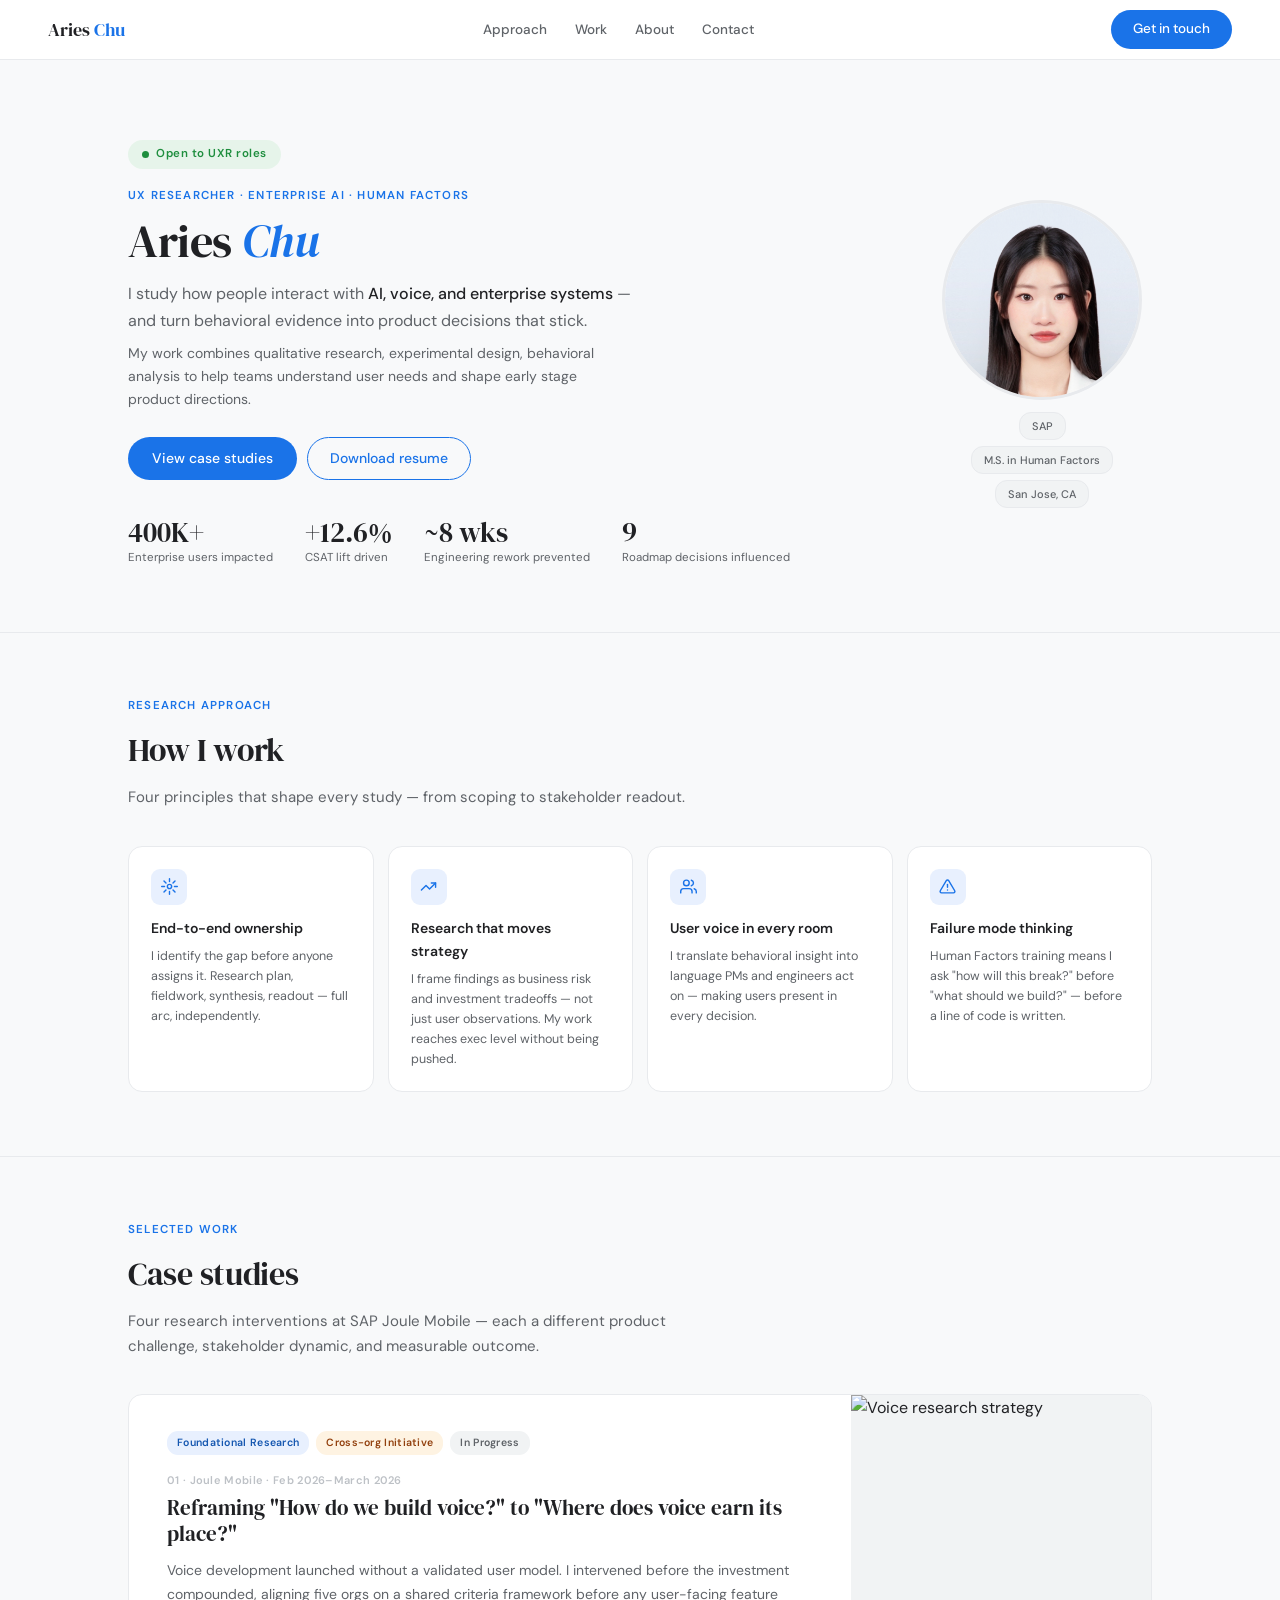
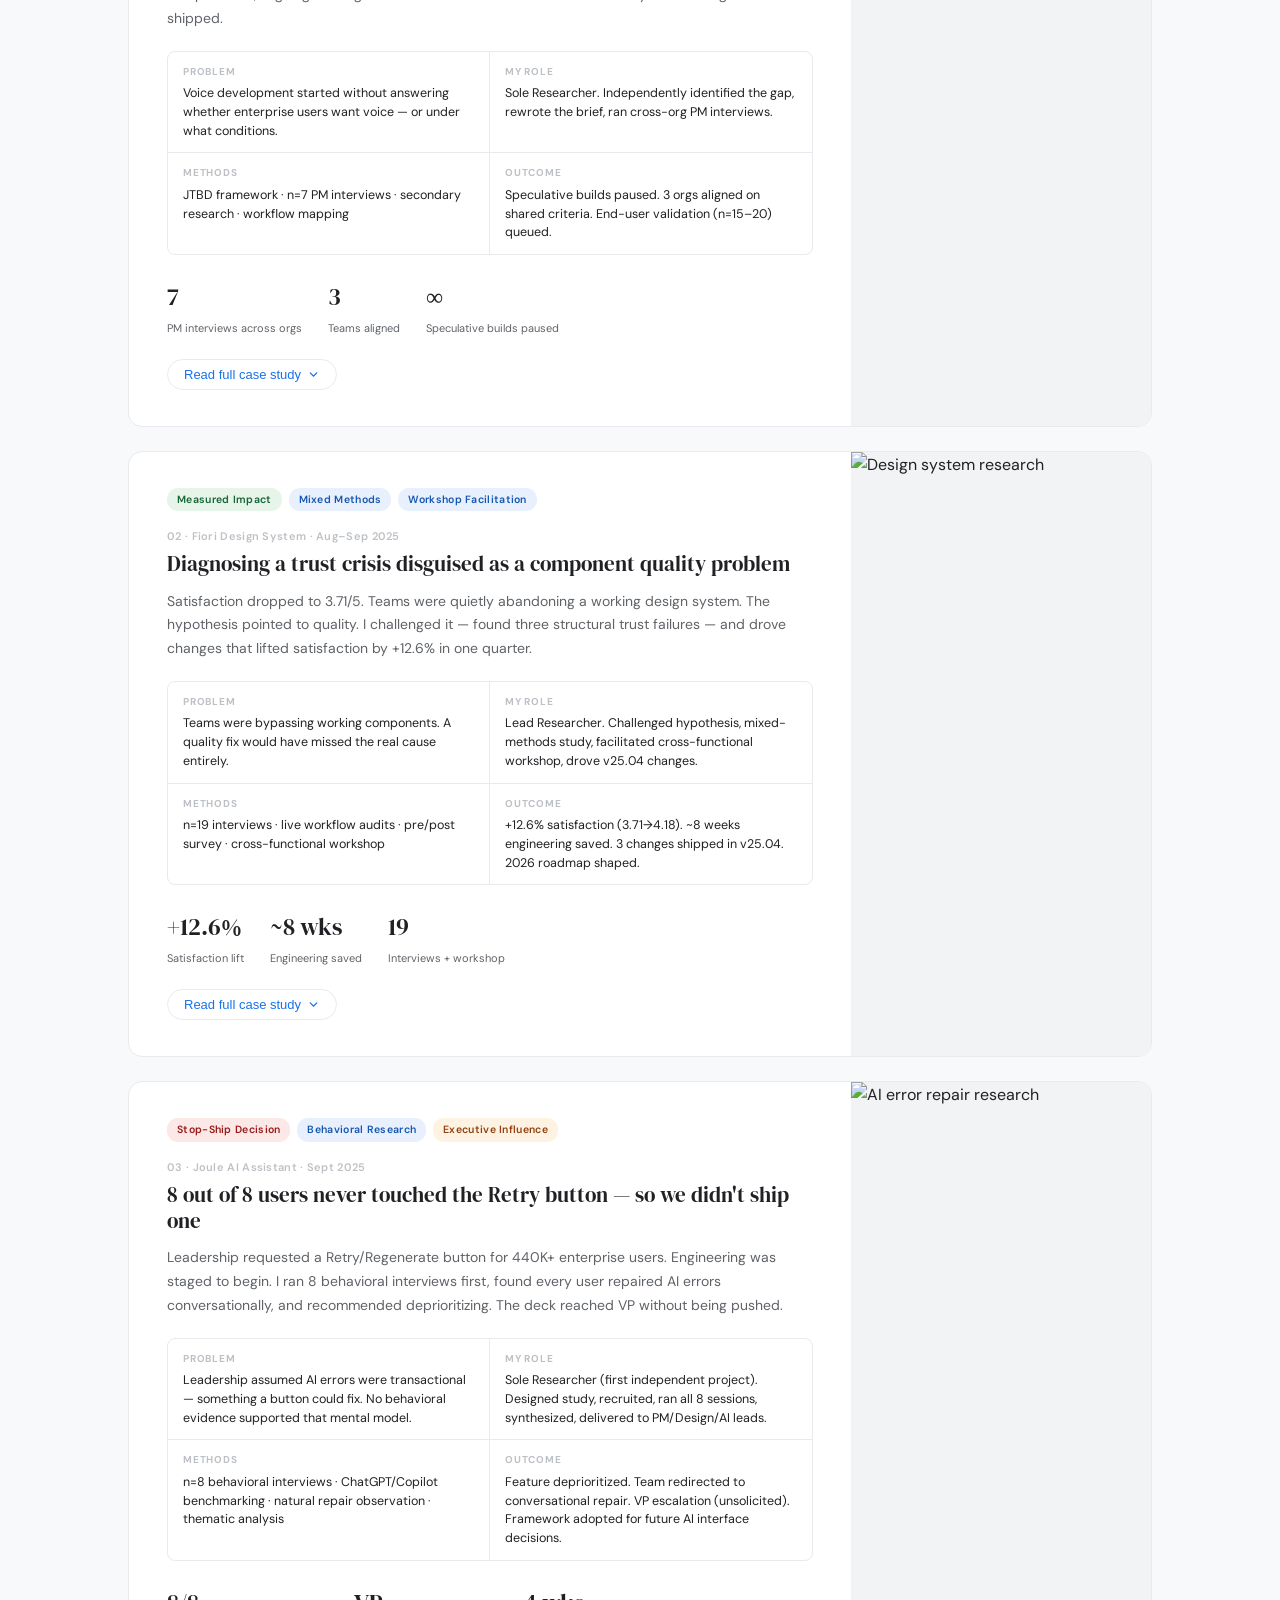
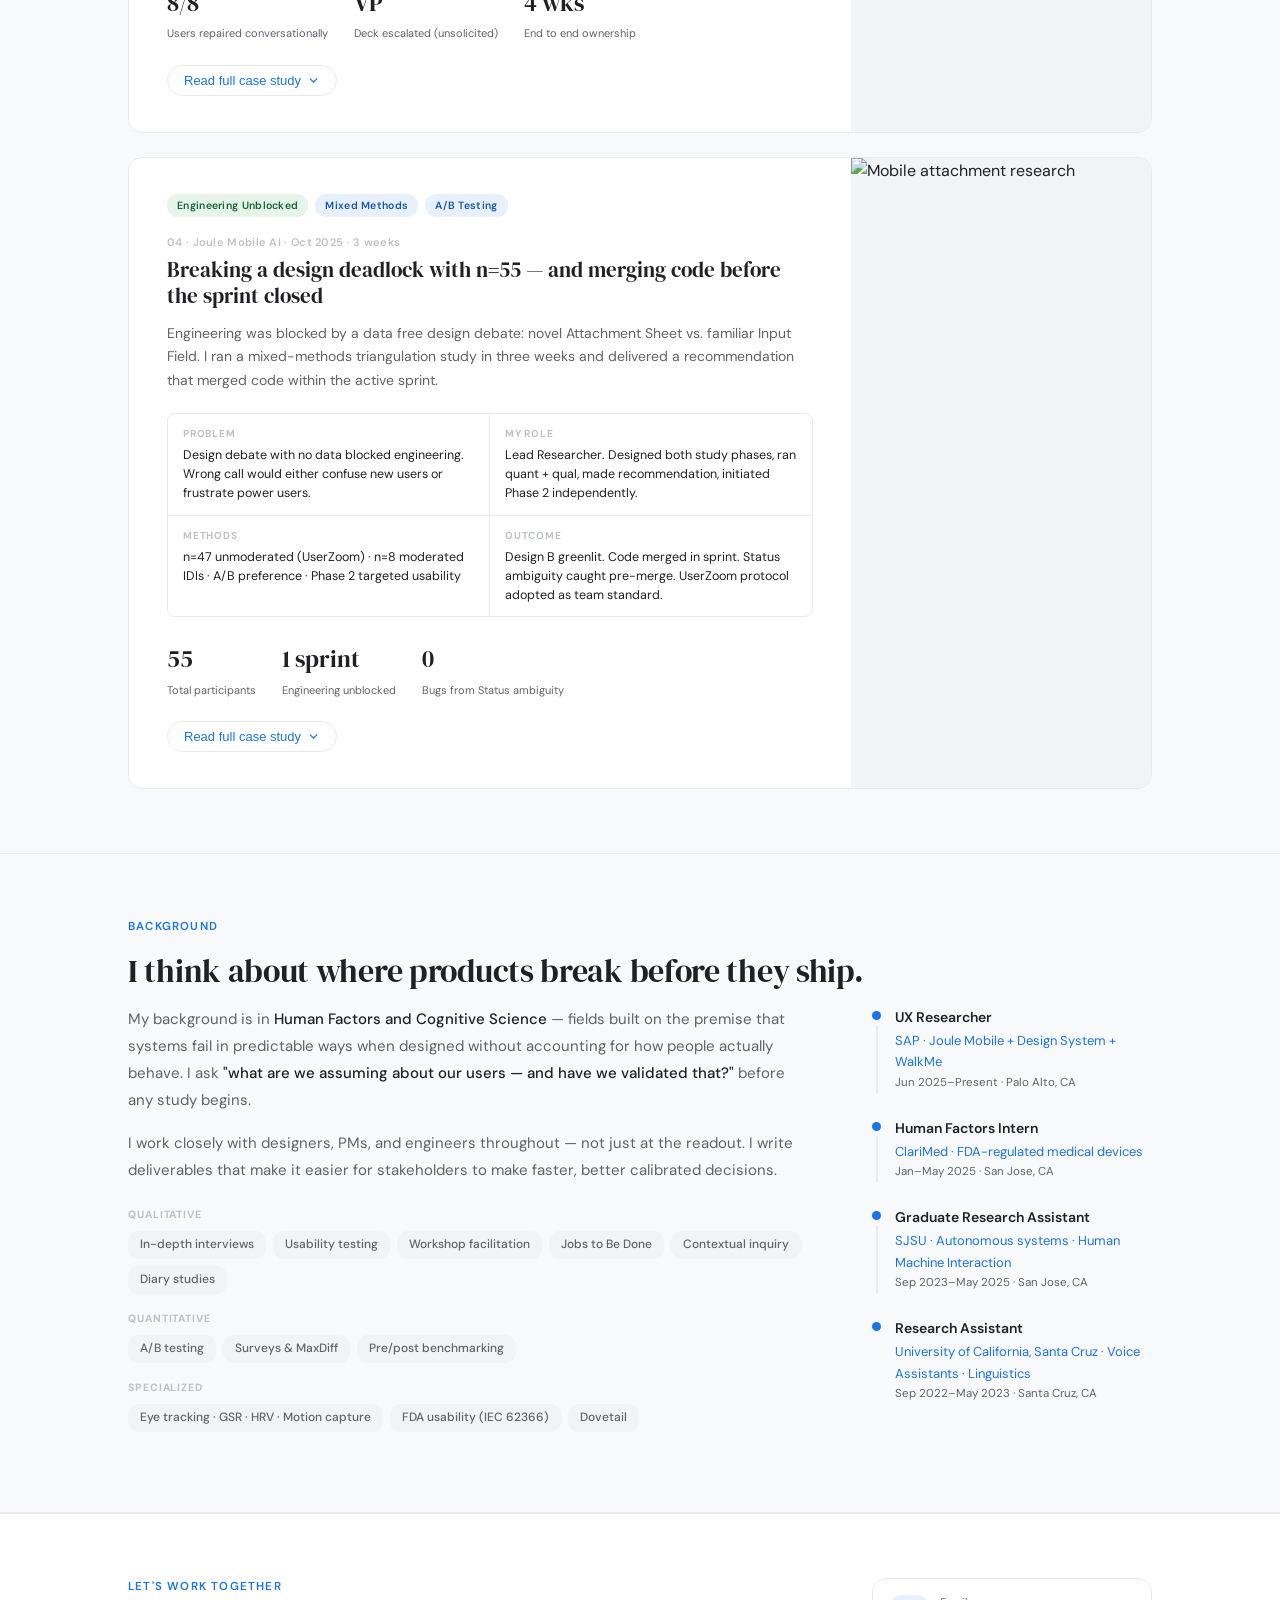
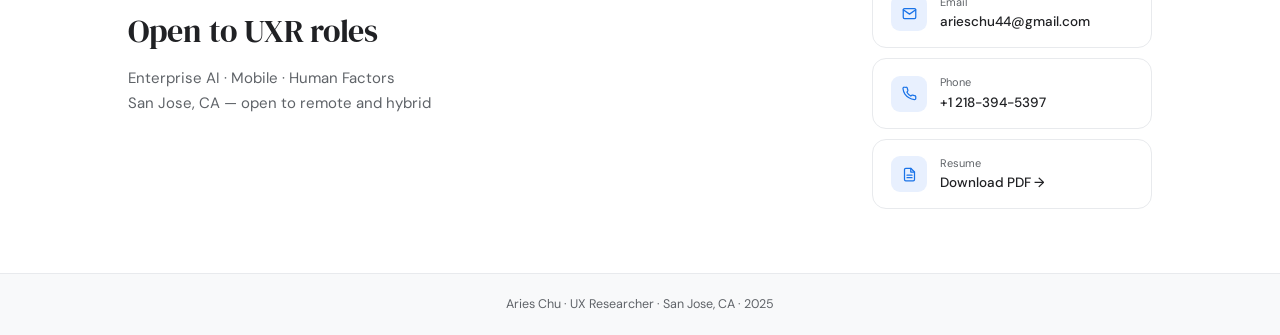
==== index.html @ dbe74930 "Add files via upload" ====
<!DOCTYPE html>
<html lang="en">

<head>
    <meta charset="UTF-8" />
    <meta name="viewport" content="width=device-width, initial-scale=1.0" />
    <title>Aries Chu · UX Researcher</title>
    <link rel="preconnect" href="https://fonts.googleapis.com" />
    <link rel="preconnect" href="https://fonts.gstatic.com" crossorigin />
    <link
        href="https://fonts.googleapis.com/css2?family=DM+Sans:ital,opsz,wght@0,9..40,300;0,9..40,400;0,9..40,500;0,9..40,600;1,9..40,300&family=DM+Serif+Display:ital@0;1&display=swap"
        rel="stylesheet" />
    <style>
        *,
        *::before,
        *::after {
            box-sizing: border-box;
            margin: 0;
            padding: 0
        }

        :root {
            --blue: #1a73e8;
            --blue-dk: #1557b0;
            --blue-lt: #e8f0fe;
            --green: #1e8e3e;
            --green-lt: #e6f4ea;
            --amber: #f9ab00;
            --amber-lt: #fef3e2;
            --red: #d93025;
            --red-lt: #fce8e6;
            --g50: #f8f9fa;
            --g100: #f1f3f4;
            --g200: #e8eaed;
            --g400: #bdc1c6;
            --g600: #5f6368;
            --g900: #202124;
            --surface: #fff;
            --border: #e8eaed;
            --r: 8px;
            --rl: 14px;
            --sans: 'DM Sans', system-ui, sans-serif;
            --serif: 'DM Serif Display', Georgia, serif;
            --ease: 0.18s cubic-bezier(.4, 0, .2, 1);
        }

        html {
            scroll-behavior: smooth
        }

        body {
            font-family: var(--sans);
            background: var(--g50);
            color: var(--g900);
            line-height: 1.65;
            -webkit-font-smoothing: antialiased
        }

        img {
            display: block;
            max-width: 100%
        }

        a {
            color: inherit;
            text-decoration: none
        }

        ::-webkit-scrollbar {
            width: 5px
        }

        ::-webkit-scrollbar-thumb {
            background: var(--g200);
            border-radius: 3px
        }

        /* NAV */
        .nav {
            position: sticky;
            top: 0;
            z-index: 200;
            height: 60px;
            background: rgba(255, 255, 255, 0.92);
            backdrop-filter: blur(12px);
            border-bottom: 1px solid var(--border);
            display: flex;
            align-items: center;
            justify-content: space-between;
            padding: 0 48px
        }

        .nav-logo {
            font-family: var(--serif);
            font-size: 18px
        }

        .nav-logo span {
            color: var(--blue)
        }

        .nav-links {
            display: flex;
            gap: 28px;
            list-style: none
        }

        .nav-links a {
            font-size: 13.5px;
            font-weight: 500;
            color: var(--g600);
            transition: color var(--ease)
        }

        .nav-links a:hover {
            color: var(--blue)
        }

        .nav-cta {
            font-size: 13.5px;
            font-weight: 500;
            background: var(--blue);
            color: #fff;
            padding: 8px 22px;
            border-radius: 24px;
            transition: background var(--ease)
        }

        .nav-cta:hover {
            background: var(--blue-dk)
        }

        /* HERO */
        .hero {
            max-width: 1120px;
            margin: 0 auto;
            padding: 80px 48px 64px;
            display: grid;
            grid-template-columns: 1fr 220px;
            gap: 56px;
            align-items: center
        }

        .hero-badge {
            display: inline-flex;
            align-items: center;
            gap: 7px;
            background: var(--green-lt);
            color: var(--green);
            font-size: 11.5px;
            font-weight: 600;
            letter-spacing: 0.5px;
            padding: 5px 14px;
            border-radius: 20px;
            margin-bottom: 18px
        }

        .hero-dot {
            width: 7px;
            height: 7px;
            border-radius: 50%;
            background: var(--green);
            flex-shrink: 0
        }

        .hero-eyebrow {
            font-size: 11.5px;
            font-weight: 600;
            color: var(--blue);
            letter-spacing: 1.2px;
            text-transform: uppercase;
            margin-bottom: 10px
        }

        .hero h1 {
            font-family: var(--serif);
            font-size: 46px;
            font-weight: 400;
            line-height: 1.08;
            letter-spacing: -0.4px;
            margin-bottom: 14px
        }

        .hero h1 em {
            font-style: italic;
            color: var(--blue)
        }

        .hero-sub {
            font-size: 16px;
            color: var(--g600);
            line-height: 1.7;
            max-width: 520px;
            margin-bottom: 8px
        }

        .hero-sub strong {
            color: var(--g900);
            font-weight: 500
        }

        .hero-tagline {
            font-size: 14px;
            color: var(--g600);
            line-height: 1.65;
            max-width: 500px;
            margin-bottom: 26px
        }

        .hero-btns {
            display: flex;
            gap: 10px;
            flex-wrap: wrap;
            margin-bottom: 38px
        }

        .btn-primary {
            font-size: 14px;
            font-weight: 500;
            background: var(--blue);
            color: #fff;
            padding: 10px 24px;
            border-radius: 24px;
            transition: background var(--ease)
        }

        .btn-primary:hover {
            background: var(--blue-dk)
        }

        .btn-ghost {
            font-size: 14px;
            font-weight: 500;
            color: var(--blue);
            border: 1.5px solid var(--blue);
            padding: 9px 22px;
            border-radius: 24px;
            transition: background var(--ease)
        }

        .btn-ghost:hover {
            background: var(--blue-lt)
        }

        .hero-metrics {
            display: flex;
            gap: 32px;
            flex-wrap: wrap
        }

        .metric-num {
            font-family: var(--serif);
            font-size: 28px;
            color: var(--g900);
            line-height: 1
        }

        .metric-label {
            font-size: 11.5px;
            color: var(--g600);
            margin-top: 3px
        }

        .portrait-wrap {
            display: flex;
            flex-direction: column;
            align-items: center;
            gap: 12px
        }

        .portrait {
            width: 200px;
            height: 200px;
            border-radius: 50%;
            object-fit: cover;
            border: 3px solid var(--border)
        }

        .portrait-chips {
            display: flex;
            flex-direction: column;
            gap: 6px;
            align-items: center
        }

        .portrait-chip {
            font-size: 11px;
            font-weight: 500;
            color: var(--g600);
            background: var(--g100);
            border: 1px solid var(--border);
            padding: 4px 12px;
            border-radius: 12px;
            white-space: nowrap
        }

        /* DIVIDER */
        .divider {
            border: none;
            border-top: 1px solid var(--border)
        }

        /* SECTION */
        .section {
            max-width: 1120px;
            margin: 0 auto;
            padding: 64px 48px
        }

        .eyebrow {
            font-size: 11.5px;
            font-weight: 600;
            letter-spacing: 1.2px;
            text-transform: uppercase;
            color: var(--blue);
            margin-bottom: 8px
        }

        .section-title {
            font-family: var(--serif);
            font-size: 32px;
            font-weight: 400;
            letter-spacing: -0.3px;
            margin-bottom: 8px
        }

        .section-sub {
            font-size: 15px;
            color: var(--g600);
            line-height: 1.65;
            max-width: 580px;
            margin-bottom: 36px
        }

        /* PHILOSOPHY */
        .phil-grid {
            display: grid;
            grid-template-columns: repeat(4, 1fr);
            gap: 14px
        }

        .phil-card {
            background: var(--surface);
            border: 1px solid var(--border);
            border-radius: var(--rl);
            padding: 22px;
            transition: box-shadow var(--ease), transform var(--ease)
        }

        .phil-card:hover {
            box-shadow: 0 4px 20px rgba(26, 115, 232, 0.09);
            transform: translateY(-2px)
        }

        .phil-icon {
            width: 36px;
            height: 36px;
            border-radius: 9px;
            background: var(--blue-lt);
            display: flex;
            align-items: center;
            justify-content: center;
            margin-bottom: 12px
        }

        .phil-icon svg {
            width: 17px;
            height: 17px;
            stroke: var(--blue);
            fill: none;
            stroke-width: 2;
            stroke-linecap: round;
            stroke-linejoin: round
        }

        .phil-title {
            font-size: 14px;
            font-weight: 600;
            margin-bottom: 6px
        }

        .phil-body {
            font-size: 12.5px;
            color: var(--g600);
            line-height: 1.6
        }

        /* CASE STUDY CARDS */
        .cs-list {
            display: flex;
            flex-direction: column;
            gap: 24px
        }

        .cs-card {
            background: var(--surface);
            border: 1px solid var(--border);
            border-radius: var(--rl);
            overflow: hidden;
            transition: box-shadow var(--ease)
        }

        .cs-card:hover {
            box-shadow: 0 4px 20px rgba(32, 33, 36, 0.09)
        }

        .cs-top {
            display: grid;
            grid-template-columns: 1fr 300px
        }

        .cs-body {
            padding: 36px 38px
        }

        .tags {
            display: flex;
            gap: 7px;
            flex-wrap: wrap;
            margin-bottom: 16px
        }

        .tag {
            font-size: 10.5px;
            font-weight: 600;
            letter-spacing: 0.3px;
            padding: 3px 10px;
            border-radius: 11px
        }

        .t-blue {
            background: var(--blue-lt);
            color: #1557b0
        }

        .t-green {
            background: var(--green-lt);
            color: #166534
        }

        .t-amber {
            background: var(--amber-lt);
            color: #92400e
        }

        .t-red {
            background: var(--red-lt);
            color: #991b1b
        }

        .t-gray {
            background: var(--g100);
            color: var(--g600)
        }

        .cs-num {
            font-size: 11px;
            font-weight: 600;
            color: var(--g400);
            margin-bottom: 6px;
            letter-spacing: 0.3px
        }

        .cs-title {
            font-family: var(--serif);
            font-size: 21px;
            font-weight: 400;
            line-height: 1.25;
            margin-bottom: 12px
        }

        .cs-hook {
            font-size: 14px;
            color: var(--g600);
            line-height: 1.7;
            margin-bottom: 20px
        }

        /* snapshot */
        .snapshot {
            display: grid;
            grid-template-columns: 1fr 1fr;
            border: 1px solid var(--border);
            border-radius: var(--r);
            overflow: hidden;
            margin-bottom: 22px;
            font-size: 12.5px
        }

        .snap {
            padding: 12px 15px;
            border-right: 1px solid var(--border);
            border-bottom: 1px solid var(--border)
        }

        .snap:nth-child(2n) {
            border-right: none
        }

        .snap:nth-last-child(-n+2) {
            border-bottom: none
        }

        .snap-lbl {
            font-size: 10px;
            font-weight: 700;
            text-transform: uppercase;
            letter-spacing: 0.8px;
            color: var(--g400);
            margin-bottom: 4px
        }

        .snap-val {
            color: var(--g900);
            line-height: 1.5
        }

        /* metrics row */
        .cs-metrics {
            display: flex;
            gap: 26px;
            flex-wrap: wrap;
            margin-bottom: 22px
        }

        .cs-mn {
            font-family: var(--serif);
            font-size: 24px;
            color: var(--g900)
        }

        .cs-ml {
            font-size: 11px;
            color: var(--g600);
            margin-top: 2px
        }

        /* expand button */
        .exp-btn {
            display: inline-flex;
            align-items: center;
            gap: 6px;
            font-size: 13px;
            font-weight: 500;
            color: var(--blue);
            background: none;
            border: 1.5px solid var(--border);
            padding: 7px 16px;
            border-radius: 20px;
            cursor: pointer;
            transition: all var(--ease)
        }

        .exp-btn:hover {
            border-color: var(--blue);
            background: var(--blue-lt)
        }

        .exp-btn svg {
            width: 13px;
            height: 13px;
            stroke: var(--blue);
            fill: none;
            stroke-width: 2.5;
            stroke-linecap: round;
            transition: transform var(--ease)
        }

        .exp-btn.open svg {
            transform: rotate(180deg)
        }

        /* image panel */
        .cs-img {
            background: var(--g100);
            overflow: hidden;
            min-height: 280px;
            display: flex;
            align-items: center;
            justify-content: center
        }

        .cs-img img {
            width: 100%;
            height: 100%;
            object-fit: cover
        }

        /* EXPANDED DETAIL */
        .cs-detail {
            display: none;
            border-top: 1px solid var(--border)
        }

        .cs-detail.open {
            display: block
        }

        .cs-detail-inner {
            padding: 36px 38px
        }

        /* reframe */
        .reframe {
            display: grid;
            grid-template-columns: 1fr 32px 1fr;
            gap: 12px;
            align-items: center;
            margin-bottom: 28px
        }

        .rf-box {
            border: 1px solid var(--border);
            border-radius: var(--r);
            padding: 16px;
            background: var(--g50)
        }

        .rf-box.after {
            background: var(--blue-lt);
            border-color: #c5d9f8
        }

        .rf-mark {
            font-size: 10px;
            font-weight: 700;
            text-transform: uppercase;
            letter-spacing: 0.8px;
            color: var(--g400);
            margin-bottom: 6px
        }

        .rf-box.after .rf-mark {
            color: var(--blue)
        }

        .rf-text {
            font-size: 13px;
            color: var(--g900);
            line-height: 1.55
        }

        .rf-arrow {
            display: flex;
            align-items: center;
            justify-content: center;
            font-size: 18px;
            color: var(--blue)
        }

        /* narrative blocks */
        .ns {
            margin-bottom: 28px
        }

        .ns:last-child {
            margin-bottom: 0
        }

        .ns-h {
            font-size: 10.5px;
            font-weight: 700;
            letter-spacing: 1px;
            text-transform: uppercase;
            color: var(--g400);
            margin-bottom: 14px;
            padding-bottom: 8px;
            border-bottom: 1px solid var(--border)
        }

        .two-col {
            display: grid;
            grid-template-columns: 1fr 1fr;
            gap: 22px
        }

        .ns-col h4 {
            font-size: 12.5px;
            font-weight: 600;
            margin-bottom: 9px
        }

        .ns-list {
            list-style: none
        }

        .ns-list li {
            font-size: 13px;
            color: var(--g600);
            padding: 6px 0;
            border-bottom: 1px solid var(--g100);
            line-height: 1.55
        }

        .ns-list li:last-child {
            border-bottom: none
        }

        .ns-list li::before {
            content: "→ ";
            color: var(--blue);
            font-weight: 600
        }

        .ns-p {
            font-size: 13.5px;
            color: var(--g600);
            line-height: 1.75
        }

        /* insights */
        .insight-list {
            display: flex;
            flex-direction: column;
            gap: 10px
        }

        .insight {
            display: flex;
            gap: 14px;
            background: var(--g50);
            border: 1px solid var(--border);
            border-radius: var(--r);
            padding: 14px 18px
        }

        .in-num {
            font-family: var(--serif);
            font-size: 20px;
            color: var(--blue);
            line-height: 1;
            flex-shrink: 0;
            padding-top: 2px
        }

        .in-title {
            font-size: 13.5px;
            font-weight: 600;
            margin-bottom: 4px
        }

        .in-body {
            font-size: 12.5px;
            color: var(--g600);
            line-height: 1.6
        }

        /* stakeholder callout */
        .sth {
            background: #fef3e2;
            border: 1px solid #fde68a;
            border-left: 4px solid var(--amber);
            border-radius: 0 var(--r) var(--r) 0;
            padding: 14px 18px;
            margin-bottom: 16px
        }

        .sth-lbl {
            font-size: 10px;
            font-weight: 700;
            text-transform: uppercase;
            letter-spacing: 0.8px;
            color: #92400e;
            margin-bottom: 5px
        }

        .sth-text {
            font-size: 13px;
            color: var(--g900);
            line-height: 1.6
        }

        /* quote */
        .quote {
            border-left: 3px solid var(--blue);
            padding: 12px 18px;
            background: var(--blue-lt);
            border-radius: 0 var(--r) var(--r) 0;
            margin-bottom: 18px
        }

        .quote p {
            font-style: italic;
            font-size: 14px;
            color: var(--g900);
            line-height: 1.65;
            margin-bottom: 5px
        }

        .quote cite {
            font-size: 11.5px;
            color: var(--g600);
            font-style: normal;
            font-weight: 500
        }

        /* impact chips */
        .impact-chips {
            display: flex;
            flex-wrap: wrap;
            gap: 8px
        }

        .ic {
            background: var(--green-lt);
            color: #166534;
            font-size: 12px;
            font-weight: 500;
            padding: 4px 13px;
            border-radius: 13px;
            border: 1px solid #bbf7d0
        }

        /* reflection */
        .reflect {
            background: var(--g50);
            border: 1px solid var(--border);
            border-radius: var(--r);
            padding: 20px 22px
        }

        .reflect-title {
            font-size: 13px;
            font-weight: 600;
            margin-bottom: 8px
        }

        .reflect-body {
            font-size: 13px;
            color: var(--g600);
            line-height: 1.75
        }

        /* ABOUT */
        .about-wrap {
            display: grid;
            grid-template-columns: 1fr 280px;
            gap: 64px;
            align-items: start
        }

        .about-body p {
            font-size: 15px;
            color: var(--g600);
            line-height: 1.8;
            margin-bottom: 16px
        }

        .about-body p strong {
            color: var(--g900);
            font-weight: 500
        }

        .skills-group {
            margin-top: 22px
        }

        .sg-label {
            font-size: 10.5px;
            font-weight: 700;
            letter-spacing: 0.9px;
            text-transform: uppercase;
            color: var(--g400);
            margin-bottom: 8px
        }

        .sg-chips {
            display: flex;
            flex-wrap: wrap;
            gap: 7px;
            margin-bottom: 16px
        }

        .sc {
            font-size: 12px;
            font-weight: 500;
            color: var(--g600);
            background: var(--g100);
            padding: 4px 12px;
            border-radius: 11px
        }

        .tl-item {
            display: flex;
            gap: 14px;
            margin-bottom: 24px
        }

        .tl-item:last-child {
            margin-bottom: 0
        }

        .tl-spine {
            display: flex;
            flex-direction: column;
            align-items: center
        }

        .tl-dot {
            width: 9px;
            height: 9px;
            border-radius: 50%;
            background: var(--blue);
            flex-shrink: 0;
            margin-top: 5px
        }

        .tl-line {
            width: 2px;
            background: var(--border);
            flex: 1;
            margin-top: 5px
        }

        .tl-role {
            font-size: 14px;
            font-weight: 600
        }

        .tl-org {
            font-size: 13px;
            color: var(--blue);
            margin-top: 1px
        }

        .tl-meta {
            font-size: 11.5px;
            color: var(--g600);
            margin-top: 1px
        }

        /* CONTACT */
        .contact-bg {
            background: var(--surface);
            border-top: 1px solid var(--border)
        }

        .contact-inner {
            max-width: 1120px;
            margin: 0 auto;
            padding: 64px 48px;
            display: grid;
            grid-template-columns: 1fr auto;
            gap: 72px;
            align-items: start
        }

        .contact-links {
            display: flex;
            flex-direction: column;
            gap: 10px;
            min-width: 280px
        }

        .contact-card {
            display: flex;
            align-items: center;
            gap: 13px;
            border: 1px solid var(--border);
            border-radius: var(--rl);
            padding: 14px 18px;
            background: var(--surface);
            transition: all var(--ease)
        }

        .contact-card:hover {
            border-color: var(--blue);
            background: #f0f7ff
        }

        .contact-icon {
            width: 36px;
            height: 36px;
            border-radius: 9px;
            background: var(--blue-lt);
            display: flex;
            align-items: center;
            justify-content: center;
            flex-shrink: 0
        }

        .contact-icon svg {
            width: 15px;
            height: 15px;
            stroke: var(--blue);
            fill: none;
            stroke-width: 2;
            stroke-linecap: round;
            stroke-linejoin: round
        }

        .contact-lbl {
            font-size: 11px;
            color: var(--g600)
        }

        .contact-val {
            font-size: 13.5px;
            font-weight: 500
        }

        footer {
            background: var(--g50);
            border-top: 1px solid var(--border);
            padding: 20px 48px;
            text-align: center
        }

        footer p {
            font-size: 12.5px;
            color: var(--g600)
        }

        /* ANIMATIONS */
        @keyframes fadeUp {
            from {
                opacity: 0;
                transform: translateY(16px)
            }

            to {
                opacity: 1;
                transform: translateY(0)
            }
        }

        .hero-left>* {
            animation: fadeUp 0.5s ease both
        }

        .hero-left>*:nth-child(1) {
            animation-delay: .04s
        }

        .hero-left>*:nth-child(2) {
            animation-delay: .10s
        }

        .hero-left>*:nth-child(3) {
            animation-delay: .16s
        }

        .hero-left>*:nth-child(4) {
            animation-delay: .22s
        }

        .hero-left>*:nth-child(5) {
            animation-delay: .28s
        }

        .hero-left>*:nth-child(6) {
            animation-delay: .34s
        }

        /* RESPONSIVE */
        @media(max-width:900px) {
            .nav {
                padding: 0 20px
            }

            .nav-links {
                display: none
            }

            .hero {
                grid-template-columns: 1fr;
                padding: 48px 20px 40px;
                gap: 24px
            }

            .portrait-wrap {
                flex-direction: row;
                justify-content: flex-start
            }

            .section {
                padding: 48px 20px
            }

            .phil-grid {
                grid-template-columns: 1fr 1fr
            }

            .cs-top {
                grid-template-columns: 1fr
            }

            .cs-img {
                min-height: 180px
            }

            .snapshot {
                grid-template-columns: 1fr
            }

            .snap {
                border-right: none
            }

            .snap:nth-last-child(-n+2) {
                border-bottom: 1px solid var(--border)
            }

            .snap:last-child {
                border-bottom: none
            }

            .two-col {
                grid-template-columns: 1fr
            }

            .reframe {
                grid-template-columns: 1fr
            }

            .rf-arrow {
                display: none
            }

            .about-wrap {
                grid-template-columns: 1fr
            }

            .contact-inner {
                grid-template-columns: 1fr;
                gap: 36px;
                padding: 48px 20px
            }

            footer {
                padding: 20px
            }
        }

        @media(max-width:600px) {
            .hero h1 {
                font-size: 34px
            }

            .phil-grid {
                grid-template-columns: 1fr
            }
        }
    </style>
</head>

<body>

    <!-- NAV -->
    <nav class="nav">
        <div class="nav-logo">Aries <span>Chu</span></div>
        <ul class="nav-links">
            <li><a href="#approach">Approach</a></li>
            <li><a href="#work">Work</a></li>
            <li><a href="#about">About</a></li>
            <li><a href="#contact">Contact</a></li>
        </ul>
        <a href="#contact" class="nav-cta">Get in touch</a>
    </nav>

    <!-- HERO -->
    <div class="hero">
        <div class="hero-left">
            <div class="hero-badge">
                <div class="hero-dot"></div>Open to UXR roles
            </div>
            <p class="hero-eyebrow">UX Researcher · Enterprise AI · Human Factors</p>
            <h1>Aries <em>Chu</em></h1>
            <p class="hero-sub">I study how people interact with <strong>AI, voice, and enterprise systems</strong> —
                and turn behavioral evidence into product decisions that stick.</p>
            <p class="hero-tagline">My work combines qualitative research, experimental design, behavioral analysis to
                help teams understand user needs and shape early stage product directions.</p>
            <div class="hero-btns">
                <a href="#work" class="btn-primary">View case studies</a>
                <a href="files/resume.pdf" class="btn-ghost">Download resume</a>
            </div>
            <div class="hero-metrics">
                <div>
                    <div class="metric-num">400K+</div>
                    <div class="metric-label">Enterprise users impacted</div>
                </div>
                <div>
                    <div class="metric-num">+12.6%</div>
                    <div class="metric-label">CSAT lift driven</div>
                </div>
                <div>
                    <div class="metric-num">~8 wks</div>
                    <div class="metric-label">Engineering rework prevented</div>
                </div>
                <div>
                    <div class="metric-num">9</div>
                    <div class="metric-label">Roadmap decisions influenced</div>
                </div>
            </div>
        </div>
        <div class="portrait-wrap">
            <img src="pic/me.png" alt="Aries Chu, UX Researcher" class="portrait" />
            <div class="portrait-chips">
                <span class="portrait-chip">SAP</span>
                <span class="portrait-chip">M.S. in Human Factors</span>
                <span class="portrait-chip">San Jose, CA</span>
            </div>
        </div>
    </div>

    <hr class="divider" />

    <!-- APPROACH -->
    <section class="section" id="approach">
        <p class="eyebrow">Research approach</p>
        <h2 class="section-title">How I work</h2>
        <p class="section-sub">Four principles that shape every study — from scoping to stakeholder readout.</p>
        <div class="phil-grid">
            <div class="phil-card">
                <div class="phil-icon"><svg viewBox="0 0 24 24">
                        <circle cx="12" cy="12" r="3" />
                        <path
                            d="M12 1v4M12 19v4M4.22 4.22l2.83 2.83M16.95 16.95l2.83 2.83M1 12h4M19 12h4M4.22 19.78l2.83-2.83M16.95 7.05l2.83-2.83" />
                    </svg></div>
                <div class="phil-title">End-to-end ownership</div>
                <div class="phil-body">I identify the gap before anyone assigns it. Research plan, fieldwork, synthesis,
                    readout — full arc, independently.</div>
            </div>
            <div class="phil-card">
                <div class="phil-icon"><svg viewBox="0 0 24 24">
                        <polyline points="22 7 13.5 15.5 8.5 10.5 2 17" />
                        <polyline points="16 7 22 7 22 13" />
                    </svg></div>
                <div class="phil-title">Research that moves strategy</div>
                <div class="phil-body">I frame findings as business risk and investment tradeoffs — not just user
                    observations. My work reaches exec level without being pushed.</div>
            </div>
            <div class="phil-card">
                <div class="phil-icon"><svg viewBox="0 0 24 24">
                        <path d="M17 21v-2a4 4 0 0 0-4-4H5a4 4 0 0 0-4 4v2" />
                        <circle cx="9" cy="7" r="4" />
                        <path d="M23 21v-2a4 4 0 0 0-3-3.87M16 3.13a4 4 0 0 1 0 7.75" />
                    </svg></div>
                <div class="phil-title">User voice in every room</div>
                <div class="phil-body">I translate behavioral insight into language PMs and engineers act on — making
                    users present in every decision.</div>
            </div>
            <div class="phil-card">
                <div class="phil-icon"><svg viewBox="0 0 24 24">
                        <path
                            d="M10.29 3.86L1.82 18a2 2 0 0 0 1.71 3h16.94a2 2 0 0 0 1.71-3L13.71 3.86a2 2 0 0 0-3.42 0z" />
                        <line x1="12" y1="9" x2="12" y2="13" />
                        <line x1="12" y1="17" x2="12.01" y2="17" />
                    </svg></div>
                <div class="phil-title">Failure mode thinking</div>
                <div class="phil-body">Human Factors training means I ask "how will this break?" before "what should we
                    build?" — before a line of code is written.</div>
            </div>
        </div>
    </section>

    <hr class="divider" />

    <!-- CASE STUDIES -->
    <section class="section" id="work">
        <p class="eyebrow">Selected work</p>
        <h2 class="section-title">Case studies</h2>
        <p class="section-sub">Four research interventions at SAP Joule Mobile — each a different product challenge,
            stakeholder dynamic, and measurable outcome.</p>
        <div class="cs-list">

            <!-- CS 01 -->
            <div class="cs-card">
                <div class="cs-top">
                    <div class="cs-body">
                        <div class="tags"><span class="tag t-blue">Foundational Research</span><span
                                class="tag t-amber">Cross-org Initiative</span><span class="tag t-gray">In
                                Progress</span></div>
                        <div class="cs-num">01 · Joule Mobile · Feb 2026–March 2026</div>
                        <div class="cs-title">Reframing "How do we build voice?" to "Where does voice earn its place?"
                        </div>
                        <div class="cs-hook">Voice development launched without a validated user model. I intervened
                            before the investment compounded, aligning five orgs on a shared criteria framework before
                            any user-facing feature shipped.</div>
                        <div class="snapshot">
                            <div class="snap">
                                <div class="snap-lbl">Problem</div>
                                <div class="snap-val">Voice development started without answering whether enterprise
                                    users want voice — or under what conditions.</div>
                            </div>
                            <div class="snap">
                                <div class="snap-lbl">My Role</div>
                                <div class="snap-val">Sole Researcher. Independently identified the gap, rewrote the
                                    brief, ran cross-org PM interviews.</div>
                            </div>
                            <div class="snap">
                                <div class="snap-lbl">Methods</div>
                                <div class="snap-val">JTBD framework · n=7 PM interviews · secondary research · workflow
                                    mapping</div>
                            </div>
                            <div class="snap">
                                <div class="snap-lbl">Outcome</div>
                                <div class="snap-val">Speculative builds paused. 3 orgs aligned on shared criteria.
                                    End-user validation (n=15–20) queued.</div>
                            </div>
                        </div>
                        <div class="cs-metrics">
                            <div>
                                <div class="cs-mn">7</div>
                                <div class="cs-ml">PM interviews across orgs</div>
                            </div>
                            <div>
                                <div class="cs-mn">3</div>
                                <div class="cs-ml">Teams aligned</div>
                            </div>
                            <div>
                                <div class="cs-mn">∞</div>
                                <div class="cs-ml">Speculative builds paused</div>
                            </div>
                        </div>
                        <button class="exp-btn" onclick="toggle('d1',this)">Read full case study <svg
                                viewBox="0 0 24 24">
                                <polyline points="6 9 12 15 18 9" />
                            </svg></button>
                    </div>
                    <div class="cs-img"><img src="pic/1_Z9tcYm-1alsxK9JG_m7Msw.jpg" alt="Voice research strategy" />
                    </div>
                </div>
                <div class="cs-detail" id="d1">
                    <div class="cs-detail-inner">
                        <div class="ns">
                            <div class="ns-h">Why This Research Mattered</div>
                            <p class="ns-p">SAP's AI-first strategy drove voice development for Joule — serving 400K+
                                enterprise customers. The team moved from executive enthusiasm straight to engineering,
                                skipping a foundational question: do enterprise users actually want voice for work
                                tasks, and when? Without that answer, three orgs were building toward different users
                                simultaneously.</p>
                        </div>
                        <div class="ns">
                            <div class="ns-h">The Critical Reframe</div>
                            <div class="reframe">
                                <div class="rf-box">
                                    <div class="rf-mark">Original brief</div>
                                    <div class="rf-text">"How should we build Joule Voice?" — assumes voice is always
                                        valuable. Leads to feature design.</div>
                                </div>
                                <div class="rf-arrow">→</div>
                                <div class="rf-box after">
                                    <div class="rf-mark">My reframe</div>
                                    <div class="rf-text">"Where does voice earn its place in enterprise workflows?" —
                                        questions the premise. Leads to investment strategy.</div>
                                </div>
                            </div>
                        </div>
                        <div class="ns">
                            <div class="ns-h">Research Questions</div>
                            <ul class="ns-list">
                                <li>Do enterprise users want to use voice for work tasks — and if so, which tasks and
                                    under what conditions?</li>
                                <li>When would a user "hire" voice over touch or keyboard input (JTBD lens)?</li>
                                <li>Where do AI, Voice, and Mobile org leads contradict each other on who the voice user
                                    is?</li>
                            </ul>
                        </div>
                        <div class="ns">
                            <div class="ns-h">Methodology</div>
                            <div class="two-col">
                                <div class="ns-col">
                                    <h4>Phase 1 — Foundational (complete)</h4>
                                    <ul class="ns-list">
                                        <li>n=7 PM stakeholder interviews across all SAP mobile apps</li>
                                        <li>JTBD framework: "When would a user hire voice?"</li>
                                        <li>Cross-org assumption mapping to surface contradictions</li>
                                        <li>Thematic analysis + workflow mapping</li>
                                    </ul>
                                </div>
                                <div class="ns-col">
                                    <h4>Phase 2 — Validation (upcoming)</h4>
                                    <ul class="ns-list">
                                        <li>End-user interviews (n=15–20) in field context scenarios</li>
                                        <li>Contextual inquiry in hands occupied situations</li>
                                        <li>Criteria framework validation across job roles</li>
                                    </ul>
                                </div>
                            </div>
                        </div>
                        <div class="ns">
                            <div class="ns-h">Key Insights</div>
                            <div class="insight-list">
                                <div class="insight">
                                    <div class="in-num">1</div>
                                    <div>
                                        <div class="in-title">Voice is situational, not universal</div>
                                        <div class="in-body">High value only in hands occupied, single intent moments —
                                            like a field tech logging a status update. Complex multistep workflows add
                                            cognitive load instead of reducing it.</div>
                                    </div>
                                </div>
                                <div class="insight">
                                    <div class="in-num">2</div>
                                    <div>
                                        <div class="in-title">Cognitive load matters more than privacy</div>
                                        <div class="in-body">Consumer voice literature predicted privacy as the top
                                            barrier. Enterprise users named cognitive load and workflow complexity
                                            instead — requiring a midstudy recalibration that reframed the product
                                            risk.</div>
                                    </div>
                                </div>
                                <div class="insight">
                                    <div class="in-num">3</div>
                                    <div>
                                        <div class="in-title">Three orgs held contradictory user assumptions</div>
                                        <div class="in-body">AI, Voice, and Mobile leads each had a different mental
                                            model of who would use voice and why. Without surfacing these
                                            contradictions, features would have been optimized for three incompatible
                                            users at once.</div>
                                    </div>
                                </div>
                            </div>
                        </div>
                        <div class="ns">
                            <div class="ns-h">Stakeholder Management</div>
                            <div class="sth">
                                <div class="sth-lbl">The challenge</div>
                                <div class="sth-text">Executive enthusiasm and competitive pressure were the driving
                                    forces — not user evidence. Challenging the brief without a completed study required
                                    framing the intervention as investment risk mitigation, not research gatekeeping.
                                </div>
                            </div>
                            <ul class="ns-list">
                                <li>Rewrote the brief independently — not assigned to question the roadmap</li>
                                <li>Built a shared criteria framework adopted by AI, Voice, and Mobile leads</li>
                                <li>Shifted leadership framing from "innovation signal" to "investment risk mitigation"
                                </li>
                            </ul>
                        </div>
                        <div class="ns">
                            <div class="ns-h">Impact</div>
                            <div class="impact-chips"><span class="ic">Speculative voice builds paused</span><span
                                    class="ic">3 orgs aligned on shared criteria</span><span class="ic">Roadmap framing
                                    shifted to strategy</span><span class="ic">End user validation queued</span></div>
                        </div>
                        <div class="ns">
                            <div class="ns-h">What I'd Do Differently</div>
                            <div class="reflect">
                                <div class="reflect-title">Start with a cross-org assumption workshop, not individual PM
                                    interviews</div>
                                <div class="reflect-body">The contradictions between orgs emerged gradually. A
                                    structured assumption mapping session with all three org leads at the outset would
                                    have surfaced conflicts faster and made the reframe easier to socialize.</div>
                            </div>
                        </div>
                    </div>
                </div>
            </div>

            <!-- CS 02 -->
            <div class="cs-card">
                <div class="cs-top">
                    <div class="cs-body">
                        <div class="tags"><span class="tag t-green">Measured Impact</span><span class="tag t-blue">Mixed
                                Methods</span><span class="tag t-blue">Workshop Facilitation</span></div>
                        <div class="cs-num">02 · Fiori Design System · Aug–Sep 2025</div>
                        <div class="cs-title">Diagnosing a trust crisis disguised as a component quality problem</div>
                        <div class="cs-hook">Satisfaction dropped to 3.71/5. Teams were quietly abandoning a working
                            design system. The hypothesis pointed to quality. I challenged it — found three structural
                            trust failures — and drove changes that lifted satisfaction by +12.6% in one quarter.</div>
                        <div class="snapshot">
                            <div class="snap">
                                <div class="snap-lbl">Problem</div>
                                <div class="snap-val">Teams were bypassing working components. A quality fix would have
                                    missed the real cause entirely.</div>
                            </div>
                            <div class="snap">
                                <div class="snap-lbl">My Role</div>
                                <div class="snap-val">Lead Researcher. Challenged hypothesis, mixed-methods study,
                                    facilitated cross-functional workshop, drove v25.04 changes.</div>
                            </div>
                            <div class="snap">
                                <div class="snap-lbl">Methods</div>
                                <div class="snap-val">n=19 interviews · live workflow audits · pre/post survey ·
                                    cross-functional workshop</div>
                            </div>
                            <div class="snap">
                                <div class="snap-lbl">Outcome</div>
                                <div class="snap-val">+12.6% satisfaction (3.71→4.18). ~8 weeks engineering saved. 3
                                    changes shipped in v25.04. 2026 roadmap shaped.</div>
                            </div>
                        </div>
                        <div class="cs-metrics">
                            <div>
                                <div class="cs-mn">+12.6%</div>
                                <div class="cs-ml">Satisfaction lift</div>
                            </div>
                            <div>
                                <div class="cs-mn">~8 wks</div>
                                <div class="cs-ml">Engineering saved</div>
                            </div>
                            <div>
                                <div class="cs-mn">19</div>
                                <div class="cs-ml">Interviews + workshop</div>
                            </div>
                        </div>
                        <button class="exp-btn" onclick="toggle('d2',this)">Read full case study <svg
                                viewBox="0 0 24 24">
                                <polyline points="6 9 12 15 18 9" />
                            </svg></button>
                    </div>
                    <div class="cs-img"><img src="pic/visualFoundationImg.834e09a36611bd5c921d.png"
                            alt="Design system research" /></div>
                </div>
                <div class="cs-detail" id="d2">
                    <div class="cs-detail-inner">
                        <div class="ns">
                            <div class="ns-h">Why This Research Mattered</div>
                            <p class="ns-p">600+ internal designers depended on SAP Fiori Mobile. When satisfaction
                                dropped and teams began quietly building custom components, the instinct was to fix
                                quality. But teams were bypassing components that worked fine, a behavioral signal that
                                pointed to something structural, not technical.</p>
                        </div>
                        <div class="ns">
                            <div class="ns-h">The Critical Reframe</div>
                            <div class="reframe">
                                <div class="rf-box">
                                    <div class="rf-mark">Team's hypothesis</div>
                                    <div class="rf-text">"The components have quality issues — fix them and adoption
                                        returns."</div>
                                </div>
                                <div class="rf-arrow">→</div>
                                <div class="rf-box after">
                                    <div class="rf-mark">My research question</div>
                                    <div class="rf-text">"Why do teams feel unsafe relying on this system — and on which
                                        dimensions does trust break down?"</div>
                                </div>
                            </div>
                        </div>
                        <div class="ns">
                            <div class="ns-h">Key Insights</div>
                            <div class="insight-list">
                                <div class="insight">
                                    <div class="in-num">1</div>
                                    <div>
                                        <div class="in-title">Conflicting authority sources doubled design time</div>
                                        <div class="in-body">SAP guidelines contradicted Apple HIG and Material Design.
                                            Every component decision required external validation. Teams weren't
                                            avoiding bad components — they were avoiding a system that couldn't tell
                                            them what "correct" meant.</div>
                                    </div>
                                </div>
                                <div class="insight">
                                    <div class="in-num">2</div>
                                    <div>
                                        <div class="in-title">Rigid components created a debt spiral teams couldn't exit
                                        </div>
                                        <div class="in-body">Customization required detachment → detachment lost future
                                            updates → teams built custom → debt compounded every release. The system's
                                            rigidity was manufacturing the abandonment it suffered from.</div>
                                    </div>
                                </div>
                                <div class="insight">
                                    <div class="in-num">3</div>
                                    <div>
                                        <div class="in-title">Legal anxiety about accessibility drove worse
                                            accessibility outcomes</div>
                                        <div class="in-body">Developers couldn't verify WCAG compliance, so they built
                                            custom "safe" components — even though those builds were objectively worse.
                                            Fear of the unknown outweighed the known risk.</div>
                                    </div>
                                </div>
                            </div>
                        </div>
                        <div class="quote">
                            <p>"Sometimes I spend more time figuring out which component to use than actually
                                designing."</p><cite>— Internal designer, live workflow audit session</cite>
                        </div>
                        <div class="ns">
                            <div class="ns-h">Stakeholder Management</div>
                            <div class="sth">
                                <div class="sth-lbl">The challenge</div>
                                <div class="sth-text">The team had already formed a strong quality hypothesis. Shifting
                                    them to "investigate trust" required presenting behavioral evidence — teams avoiding
                                    working components — as a signal that demanded a completely different research
                                    frame.</div>
                            </div>
                            <ul class="ns-list">
                                <li>Facilitated cross functional workshop — buy in built through coprioritization, not
                                    presentation</li>
                                <li>Interviewed designers and developers separately to surface role specific trust
                                    failures</li>
                                <li>Framed each root cause as structural, not blame, assigning, to reduce defensiveness
                                </li>
                            </ul>
                        </div>
                        <div class="ns">
                            <div class="ns-h">Changes Shipped in v25.04</div>
                            <ul class="ns-list">
                                <li>Comparison tables showing where SAP intentionally diverges from Apple/Android — and
                                    the documented rationale</li>
                                <li>Flexible component variants with documented customization zones — adapt without
                                    detaching</li>
                                <li>Screenreader annotations integrated into every component spec — removing
                                    accessibility ambiguity</li>
                            </ul>
                        </div>
                        <div class="ns">
                            <div class="ns-h">Impact</div>
                            <div class="impact-chips"><span class="ic">+12.6% satisfaction in one quarter</span><span
                                    class="ic">~8 weeks engineering rework prevented</span><span class="ic">3 structural
                                    changes in v25.04</span><span class="ic">2026 roadmap shaped</span></div>
                        </div>
                        <div class="ns">
                            <div class="ns-h">What I'd Do Differently</div>
                            <div class="reflect">
                                <div class="reflect-title">Run a diary study to catch abandonment decisions in real time
                                </div>
                                <div class="reflect-body">Workflow audits captured a snapshot. A short diary study (1–2
                                    weeks) would have revealed when teams made the detachment decision as it happened,
                                    not reconstructed after the fact, sharpening the causal chain.</div>
                            </div>
                        </div>
                    </div>
                </div>
            </div>

            <!-- CS 03 -->
            <div class="cs-card">
                <div class="cs-top">
                    <div class="cs-body">
                        <div class="tags"><span class="tag t-red">Stop-Ship Decision</span><span
                                class="tag t-blue">Behavioral Research</span><span class="tag t-amber">Executive
                                Influence</span></div>
                        <div class="cs-num">03 · Joule AI Assistant · Sept 2025</div>
                        <div class="cs-title">8 out of 8 users never touched the Retry button — so we didn't ship one
                        </div>
                        <div class="cs-hook">Leadership requested a Retry/Regenerate button for 440K+ enterprise users.
                            Engineering was staged to begin. I ran 8 behavioral interviews first, found every user
                            repaired AI errors conversationally, and recommended deprioritizing. The deck reached VP
                            without being pushed.</div>
                        <div class="snapshot">
                            <div class="snap">
                                <div class="snap-lbl">Problem</div>
                                <div class="snap-val">Leadership assumed AI errors were transactional — something a
                                    button could fix. No behavioral evidence supported that mental model.</div>
                            </div>
                            <div class="snap">
                                <div class="snap-lbl">My Role</div>
                                <div class="snap-val">Sole Researcher (first independent project). Designed study,
                                    recruited, ran all 8 sessions, synthesized, delivered to PM/Design/AI leads.</div>
                            </div>
                            <div class="snap">
                                <div class="snap-lbl">Methods</div>
                                <div class="snap-val">n=8 behavioral interviews · ChatGPT/Copilot benchmarking · natural
                                    repair observation · thematic analysis</div>
                            </div>
                            <div class="snap">
                                <div class="snap-lbl">Outcome</div>
                                <div class="snap-val">Feature deprioritized. Team redirected to conversational repair.
                                    VP escalation (unsolicited). Framework adopted for future AI interface decisions.
                                </div>
                            </div>
                        </div>
                        <div class="cs-metrics">
                            <div>
                                <div class="cs-mn">8/8</div>
                                <div class="cs-ml">Users repaired conversationally</div>
                            </div>
                            <div>
                                <div class="cs-mn">VP</div>
                                <div class="cs-ml">Deck escalated (unsolicited)</div>
                            </div>
                            <div>
                                <div class="cs-mn">4 wks</div>
                                <div class="cs-ml">End to end ownership</div>
                            </div>
                        </div>
                        <button class="exp-btn" onclick="toggle('d3',this)">Read full case study <svg
                                viewBox="0 0 24 24">
                                <polyline points="6 9 12 15 18 9" />
                            </svg></button>
                    </div>
                    <div class="cs-img"><img src="pic/Joule-Hiring.Attrition-Trends.png" alt="AI error repair research"
                            style="object-position:top" /></div>
                </div>
                <div class="cs-detail" id="d3">
                    <div class="cs-detail-inner">
                        <div class="ns">
                            <div class="ns-h">Why I Rejected a Survey</div>
                            <p class="ns-p">A survey asking "would you use a Retry button?" returns false signal —
                                people say yes to features in isolation. I needed to observe natural repair behavior
                                with no prompting: what users actually do when AI misses the mark. Behavioral
                                observation was the only method that could surface the real mental model.</p>
                        </div>
                        <div class="ns">
                            <div class="ns-h">Key Insights</div>
                            <div class="insight-list">
                                <div class="insight">
                                    <div class="in-num">1</div>
                                    <div>
                                        <div class="in-title">Enterprise users treat AI correction as collaborative
                                            exploration, not mechanical repair</div>
                                        <div class="in-body">All 8 participants immediately rephrased their prompt when
                                            AI missed. None looked for a button. Users experience correction as an
                                            iterative dialogue — not a transaction a reset can fix.</div>
                                    </div>
                                </div>
                                <div class="insight">
                                    <div class="in-num">2</div>
                                    <div>
                                        <div class="in-title">Users couldn't distinguish Retry from Regenerate — even
                                            when prompted</div>
                                        <div class="in-body">The conceptual distinction that seemed obvious to engineers
                                            was invisible to users midtask. The label debate was solving the wrong
                                            problem.</div>
                                    </div>
                                </div>
                                <div class="insight">
                                    <div class="in-num">3</div>
                                    <div>
                                        <div class="in-title">Users wanted transparency and control — not a reset button
                                        </div>
                                        <div class="in-body">Side by side response comparisons, tone adjustment
                                            controls, visibility into why a response changed — these matched the
                                            conversational repair model users already used naturally.</div>
                                    </div>
                                </div>
                            </div>
                        </div>
                        <div class="quote">
                            <p>"I don't know sometimes what exactly I'm looking for, I'm figuring out the journey along
                                the way."</p><cite>— Enterprise user, describing AI error repair behavior</cite>
                        </div>
                        <div class="ns">
                            <div class="ns-h">Stakeholder Management</div>
                            <div class="sth">
                                <div class="sth-lbl">The challenge</div>
                                <div class="sth-text">The request came from leadership with direction already implied.
                                    Recommending "don't build this" required behavioral evidence to be airtight — the
                                    burden of proof for stopping a feature is higher than the burden for shaping one.
                                </div>
                            </div>
                            <ul class="ns-list">
                                <li>Framed around behavior, not opinion — "8/8 repaired conversationally" is harder to
                                    dismiss</li>
                                <li>Benchmarked against ChatGPT and Copilot to show the pattern holds across AI contexts
                                </li>
                                <li>VP escalation was unsolicited — triggered by stakeholders who shared the deck upward
                                </li>
                            </ul>
                        </div>
                        <div class="ns">
                            <div class="ns-h">Product Implication</div>
                            <p class="ns-p">This reframed the design challenge from "how should the button be labeled?"
                                to "when should the system acknowledge that users are guiding it conversationally?" The
                                "Conversational vs. UI" framework now screens future AI interface decisions.</p>
                        </div>
                        <div class="ns">
                            <div class="ns-h">Impact</div>
                            <div class="impact-chips"><span class="ic">Retry feature deprioritized</span><span
                                    class="ic">Team redirected to conversational repair</span><span class="ic">VP
                                    escalation (unsolicited)</span><span class="ic">"Conversational vs. UI" framework
                                    adopted</span></div>
                        </div>
                        <div class="ns">
                            <div class="ns-h">What I'd Do Differently</div>
                            <div class="reflect">
                                <div class="reflect-title">Add a prototype phase to validate the alternative patterns
                                </div>
                                <div class="reflect-body">The study was strong at disconfirming the Retry button, but
                                    weaker at validating alternatives. A second phase testing tone controls and response
                                    comparison UIs would have turned "don't build X" into "build Y instead."</div>
                            </div>
                        </div>
                    </div>
                </div>
            </div>

            <!-- CS 04 -->
            <div class="cs-card">
                <div class="cs-top">
                    <div class="cs-body">
                        <div class="tags"><span class="tag t-green">Engineering Unblocked</span><span
                                class="tag t-blue">Mixed Methods</span><span class="tag t-blue">A/B Testing</span></div>
                        <div class="cs-num">04 · Joule Mobile AI · Oct 2025 · 3 weeks</div>
                        <div class="cs-title">Breaking a design deadlock with n=55 — and merging code before the sprint
                            closed</div>
                        <div class="cs-hook">Engineering was blocked by a data free design debate: novel Attachment
                            Sheet vs. familiar Input Field. I ran a mixed-methods triangulation study in three weeks and
                            delivered a recommendation that merged code within the active sprint.</div>
                        <div class="snapshot">
                            <div class="snap">
                                <div class="snap-lbl">Problem</div>
                                <div class="snap-val">Design debate with no data blocked engineering. Wrong call would
                                    either confuse new users or frustrate power users.</div>
                            </div>
                            <div class="snap">
                                <div class="snap-lbl">My Role</div>
                                <div class="snap-val">Lead Researcher. Designed both study phases, ran quant + qual,
                                    made recommendation, initiated Phase 2 independently.</div>
                            </div>
                            <div class="snap">
                                <div class="snap-lbl">Methods</div>
                                <div class="snap-val">n=47 unmoderated (UserZoom) · n=8 moderated IDIs · A/B preference
                                    · Phase 2 targeted usability</div>
                            </div>
                            <div class="snap">
                                <div class="snap-lbl">Outcome</div>
                                <div class="snap-val">Design B greenlit. Code merged in sprint. Status ambiguity caught
                                    pre-merge. UserZoom protocol adopted as team standard.</div>
                            </div>
                        </div>
                        <div class="cs-metrics">
                            <div>
                                <div class="cs-mn">55</div>
                                <div class="cs-ml">Total participants</div>
                            </div>
                            <div>
                                <div class="cs-mn">1 sprint</div>
                                <div class="cs-ml">Engineering unblocked</div>
                            </div>
                            <div>
                                <div class="cs-mn">0</div>
                                <div class="cs-ml">Bugs from Status ambiguity</div>
                            </div>
                        </div>
                        <button class="exp-btn" onclick="toggle('d4',this)">Read full case study <svg
                                viewBox="0 0 24 24">
                                <polyline points="6 9 12 15 18 9" />
                            </svg></button>
                    </div>
                    <div class="cs-img"><img src="pic/sap-joule.jpg" alt="Mobile attachment research" /></div>
                </div>
                <div class="cs-detail" id="d4">
                    <div class="cs-detail-inner">
                        <div class="ns">
                            <div class="ns-h">Why This Research Mattered</div>
                            <p class="ns-p">Both design options had logical advocates and no data. A wrong call carried
                                real costs: confused new users increase support load; frustrated power users increase
                                churn. The team needed an impartial data partner — not a tiebreaker with an opinion.</p>
                        </div>
                        <div class="ns">
                            <div class="ns-h">Methodology</div>
                            <div class="two-col">
                                <div class="ns-col">
                                    <h4>Phase 1 — Concept evaluation</h4>
                                    <ul class="ns-list">
                                        <li>n=47 unmoderated (UserZoom): task success + time on task at scale</li>
                                        <li>n=8 moderated IDIs: mental models and the "why" behind the numbers</li>
                                        <li>A/B preference: directional signal from qual findings</li>
                                        <li>Quant first — gave both camps behavioral baselines before qual entered the
                                            conversation</li>
                                    </ul>
                                </div>
                                <div class="ns-col">
                                    <h4>Phase 2 — Component validation (self initiated)</h4>
                                    <ul class="ns-list">
                                        <li>Targeted usability on Attachment Cell Form postdecision</li>
                                        <li>Identified Status state ambiguity: users couldn't tell if a file was
                                            uploading, processing, or ready</li>
                                        <li>UI refined before code merge — not discovered in production</li>
                                        <li>Formal Change Request initiated; UI Kit updated</li>
                                    </ul>
                                </div>
                            </div>
                        </div>
                        <div class="ns">
                            <div class="ns-h">Key Insights</div>
                            <div class="insight-list">
                                <div class="insight">
                                    <div class="in-num">1</div>
                                    <div>
                                        <div class="in-title">Quantitative parity shifted the decision to cognitive load
                                            strategy</div>
                                        <div class="in-body">No significant difference in task success or time on task.
                                            Without a performance advantage, the decision rested on which design imposed
                                            lower cognitive burden — meaning qualitative data drove the recommendation.
                                        </div>
                                    </div>
                                </div>
                                <div class="insight">
                                    <div class="in-num">2</div>
                                    <div>
                                        <div class="in-title">8/8 moderated users recognized the Input Field pattern
                                            immediately</div>
                                        <div class="in-body">Enterprise users had already built a mental model from
                                            ChatGPT and Copilot. Leveraging an existing mental model reduces adoption
                                            friction — especially critical in enterprise where training time is
                                            constrained.</div>
                                    </div>
                                </div>
                                <div class="insight">
                                    <div class="in-num">3</div>
                                    <div>
                                        <div class="in-title">Status state ambiguity was invisible until Phase 2</div>
                                        <div class="in-body">Users couldn't tell whether a file was uploading,
                                            processing, or ready. This only emerged through targeted component testing —
                                            demonstrating the value of following a finding downstream past the decision
                                            point.</div>
                                    </div>
                                </div>
                            </div>
                        </div>
                        <div class="quote">
                            <p>"I mean, ChatGPT operates the same way. It literally looks like this."</p><cite>—
                                Enterprise user, recognizing the Input Field pattern on first exposure</cite>
                        </div>
                        <div class="ns">
                            <div class="ns-h">Stakeholder Management</div>
                            <div class="sth">
                                <div class="sth-lbl">The challenge</div>
                                <div class="sth-text">Both design camps had advocates with competing conviction.
                                    Positioning myself as an impartial data partner — not an arbiter with a preference —
                                    was a deliberate stakeholder choice. Quant-first sequencing reduced advocacy driven
                                    interpretation of qualitative findings.</div>
                            </div>
                        </div>
                        <div class="ns">
                            <div class="ns-h">Impact</div>
                            <div class="impact-chips"><span class="ic">Design B greenlit, code merged in
                                    sprint</span><span class="ic">0 bugs from attachment interaction</span><span
                                    class="ic">Status ambiguity caught premerge</span><span class="ic">UserZoom
                                    protocol adopted as team standard</span><span class="ic">UI Kit updated via formal
                                    Change Request</span></div>
                        </div>
                        <div class="ns">
                            <div class="ns-h">What I'd Do Differently</div>
                            <div class="reflect">
                                <div class="reflect-title">Run Phase 2 in parallel — not sequentially</div>
                                <div class="reflect-body">Running component validation after the design decision
                                    introduced a small delay. In a faster sprint, that gap creates risk. Running Phase 2
                                    as a parallel track would have surfaced the Status ambiguity earlier and given
                                    designers more runway before code freeze.</div>
                            </div>
                        </div>
                    </div>
                </div>
            </div>

        </div>
    </section>

    <hr class="divider" />

    <!-- ABOUT -->
    <section class="section" id="about">
        <p class="eyebrow">Background</p>
        <h2 class="section-title">I think about where products break before they ship.</h2>
        <div class="about-wrap">
            <div class="about-body">
                <p>My background is in <strong>Human Factors and Cognitive Science</strong> — fields built on the
                    premise that systems fail in predictable ways when designed without accounting for how people
                    actually behave. I ask <strong>"what are we assuming about our users — and have we validated
                        that?"</strong> before any study begins.</p>
                <p>I work closely with designers, PMs, and engineers throughout — not just at the readout. I write
                    deliverables that make it easier for stakeholders to make faster, better calibrated decisions.</p>
                <div class="skills-group">
                    <div class="sg-label">Qualitative</div>
                    <div class="sg-chips"><span class="sc">In-depth interviews</span><span class="sc">Usability
                            testing</span><span class="sc">Workshop facilitation</span><span class="sc">Jobs to Be
                            Done</span><span class="sc">Contextual inquiry</span><span class="sc">Diary studies</span>
                    </div>
                    <div class="sg-label">Quantitative</div>
                    <div class="sg-chips"><span class="sc">A/B testing</span><span class="sc">Surveys &amp;
                            MaxDiff</span><span class="sc">Pre/post benchmarking</span>
                    </div>
                    <div class="sg-label">Specialized</div>
                    <div class="sg-chips"><span class="sc">Eye tracking · GSR · HRV · Motion capture</span><span
                            class="sc">FDA usability (IEC 62366)</span><span class="sc">Dovetail</span></div>
                </div>
            </div>
            <div>
                <div class="tl-item">
                    <div class="tl-spine">
                        <div class="tl-dot"></div>
                        <div class="tl-line"></div>
                    </div>
                    <div>
                        <div class="tl-role">UX Researcher</div>
                        <div class="tl-org">SAP · Joule Mobile + Design System + WalkMe</div>
                        <div class="tl-meta">Jun 2025–Present · Palo Alto, CA</div>
                    </div>
                </div>
                <div class="tl-item">
                    <div class="tl-spine">
                        <div class="tl-dot"></div>
                        <div class="tl-line"></div>
                    </div>
                    <div>
                        <div class="tl-role">Human Factors Intern</div>
                        <div class="tl-org">ClariMed · FDA-regulated medical devices</div>
                        <div class="tl-meta">Jan–May 2025 · San Jose, CA</div>
                    </div>
                </div>
                <div class="tl-item">
                    <div class="tl-spine">
                        <div class="tl-dot"></div>
                        <div class="tl-line"></div>
                    </div>
                    <div>
                        <div class="tl-role">Graduate Research Assistant</div>
                        <div class="tl-org">SJSU · Autonomous systems · Human Machine Interaction</div>
                        <div class="tl-meta">Sep 2023–May 2025 · San Jose, CA</div>
                    </div>
                </div>
                <div class="tl-item">
                    <div class="tl-spine">
                        <div class="tl-dot"></div>
                    </div>
                    <div>
                        <div class="tl-role">Research Assistant</div>
                        <div class="tl-org">University of California, Santa Cruz · Voice Assistants · Linguistics</div>
                        <div class="tl-meta">Sep 2022–May 2023 · Santa Cruz, CA</div>
                    </div>
                </div>
            </div>
        </div>
    </section>

    <hr class="divider" />

    <!-- CONTACT -->
    <div class="contact-bg" id="contact">
        <div class="contact-inner">
            <div>
                <p class="eyebrow">Let's work together</p>
                <h2 class="section-title">Open to UXR roles</h2>
                <p class="section-sub" style="margin-bottom:0">Enterprise AI · Mobile · Human Factors<br>San Jose, CA —
                    open to remote and hybrid</p>
            </div>
            <div class="contact-links">
                <a href="mailto:arieschu44@gmail.com" class="contact-card">
                    <div class="contact-icon"><svg viewBox="0 0 24 24">
                            <path d="M4 4h16c1.1 0 2 .9 2 2v12c0 1.1-.9 2-2 2H4c-1.1 0-2-.9-2-2V6c0-1.1.9-2 2-2z" />
                            <polyline points="22,6 12,13 2,6" />
                        </svg></div>
                    <div>
                        <div class="contact-lbl">Email</div>
                        <div class="contact-val">arieschu44@gmail.com</div>
                    </div>
                </a>
                <a href="tel:+12183945397" class="contact-card">
                    <div class="contact-icon"><svg viewBox="0 0 24 24">
                            <path
                                d="M22 16.92v3a2 2 0 0 1-2.18 2 19.79 19.79 0 0 1-8.63-3.07A19.5 19.5 0 0 1 4.69 13a19.79 19.79 0 0 1-3.07-8.67A2 2 0 0 1 3.6 2h3a2 2 0 0 1 2 1.72c.127.96.361 1.903.7 2.81a2 2 0 0 1-.45 2.11L7.91 9.91a16 16 0 0 0 6.16 6.16l.92-.93a2 2 0 0 1 2.11-.45c.907.339 1.85.573 2.81.7A2 2 0 0 1 22 16.92z" />
                        </svg></div>
                    <div>
                        <div class="contact-lbl">Phone</div>
                        <div class="contact-val">+1 218-394-5397</div>
                    </div>
                </a>
                <a href="files/resume.pdf" class="contact-card">
                    <div class="contact-icon"><svg viewBox="0 0 24 24">
                            <path d="M14 2H6a2 2 0 0 0-2 2v16a2 2 0 0 0 2 2h12a2 2 0 0 0 2-2V8z" />
                            <polyline points="14 2 14 8 20 8" />
                            <line x1="16" y1="13" x2="8" y2="13" />
                            <line x1="16" y1="17" x2="8" y2="17" />
                        </svg></div>
                    <div>
                        <div class="contact-lbl">Resume</div>
                        <div class="contact-val">Download PDF →</div>
                    </div>
                </a>

            </div>
        </div>
    </div>

    <footer>
        <p>Aries Chu · UX Researcher · San Jose, CA · 2025</p>
    </footer>

    <script>
        function toggle(id, btn) {
            var el = document.getElementById(id);
            var open = el.classList.toggle('open');
            btn.classList.toggle('open', open);
            btn.childNodes[0].textContent = open ? 'Collapse ' : 'Read full case study ';
            if (open) setTimeout(function () { el.scrollIntoView({ behavior: 'smooth', block: 'nearest' }); }, 60);
        }
    </script>
</body>

</html>
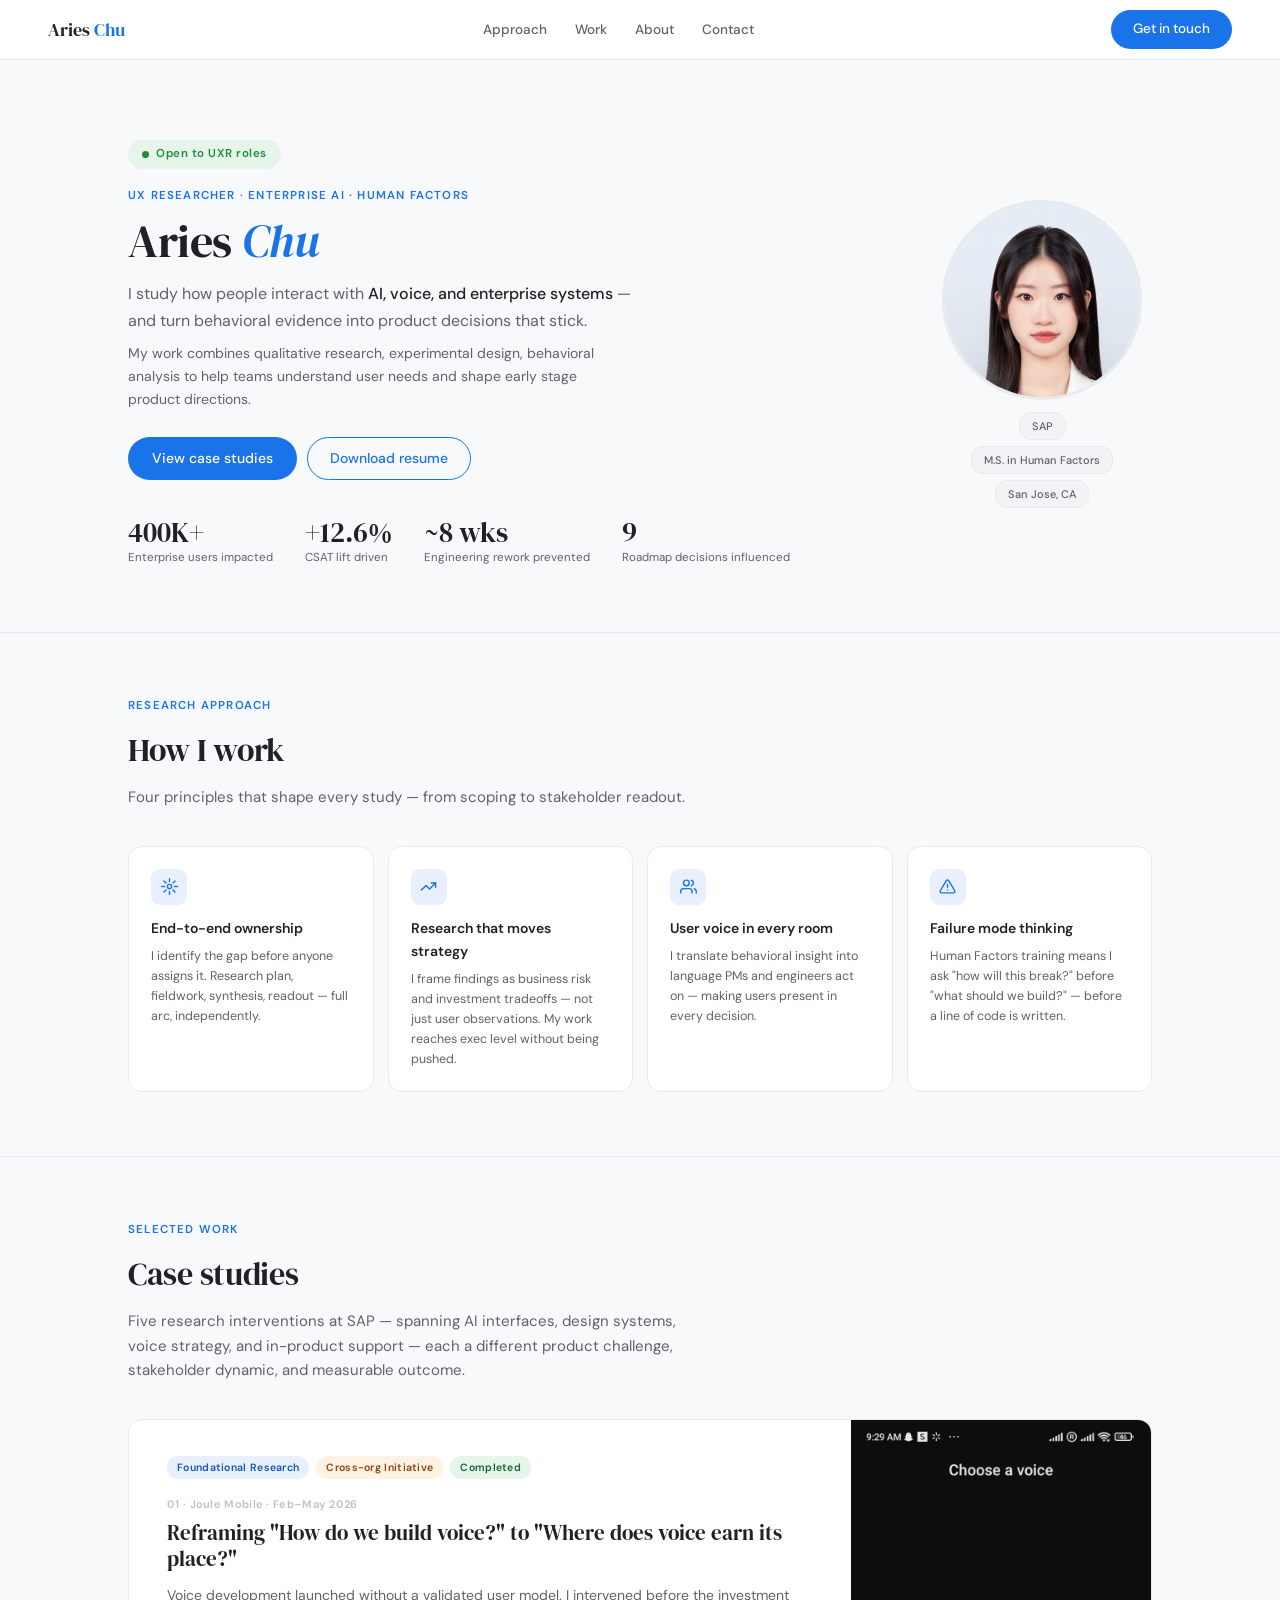
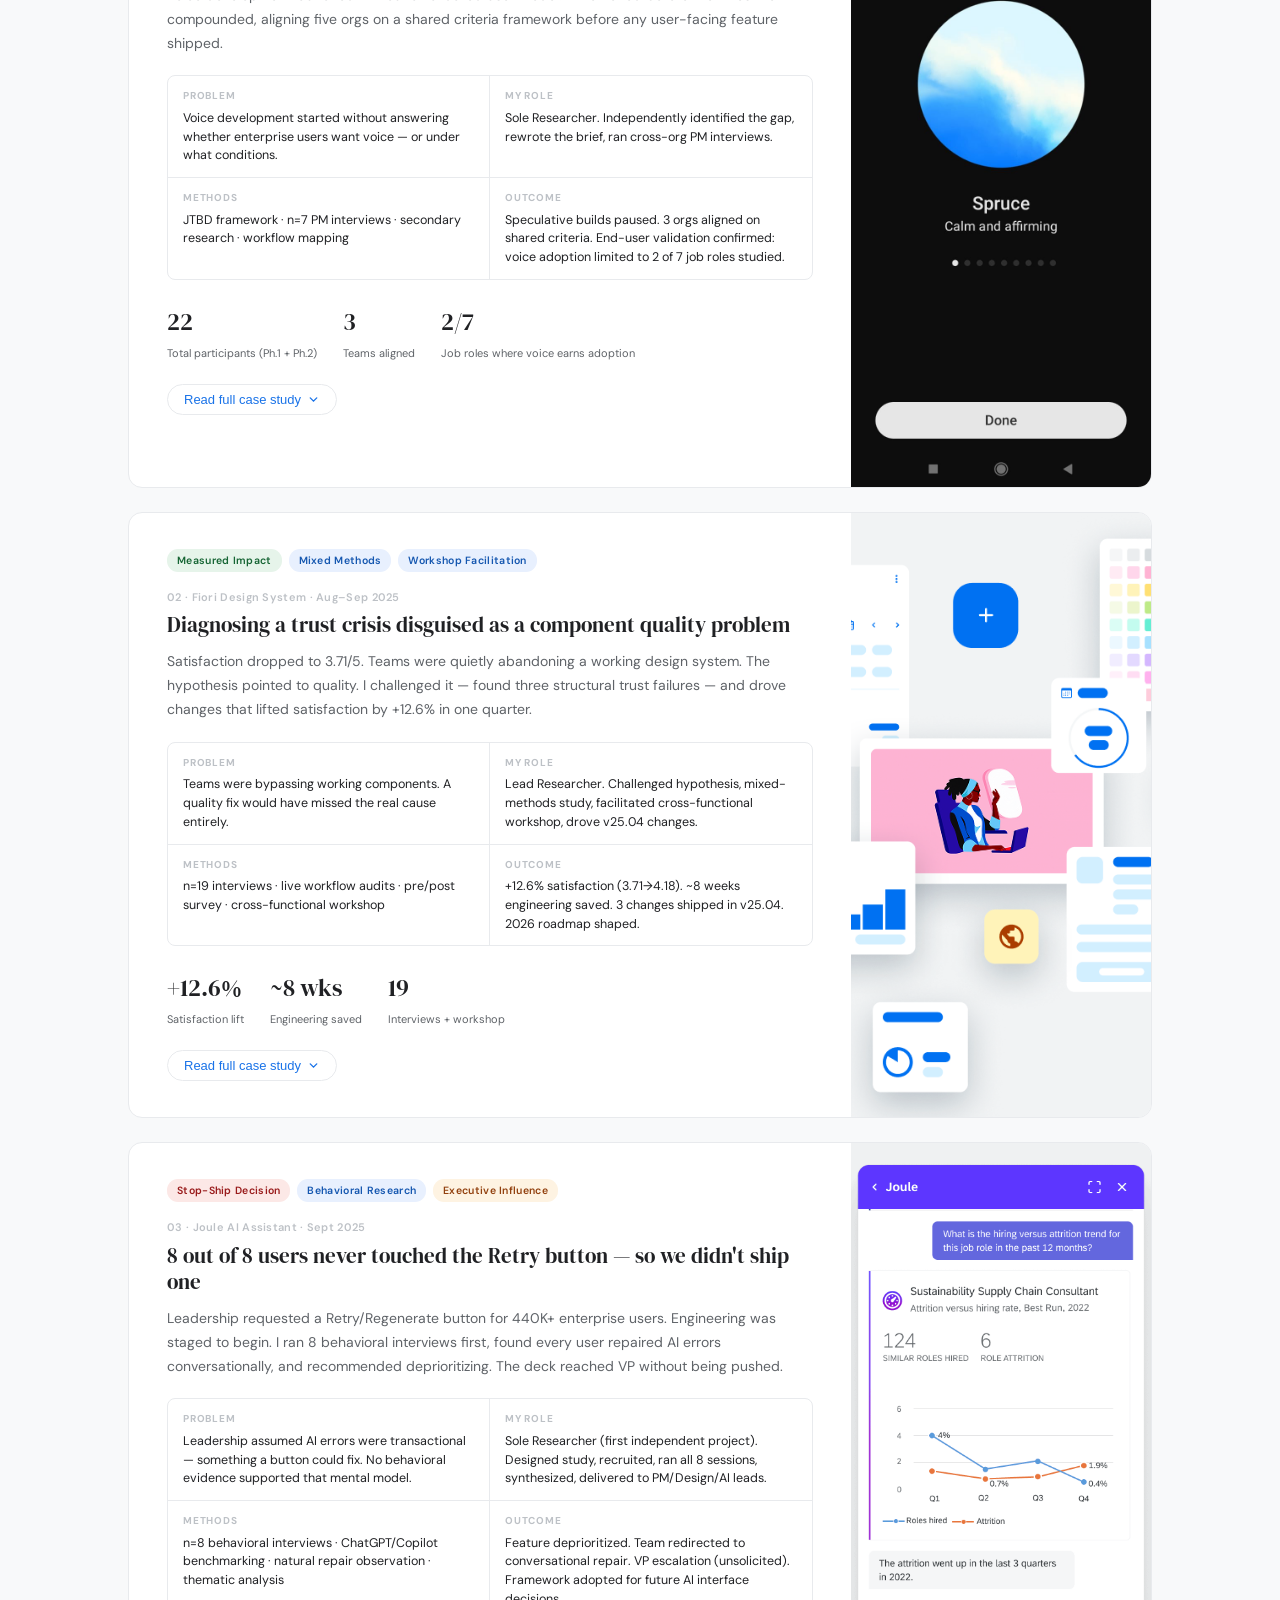
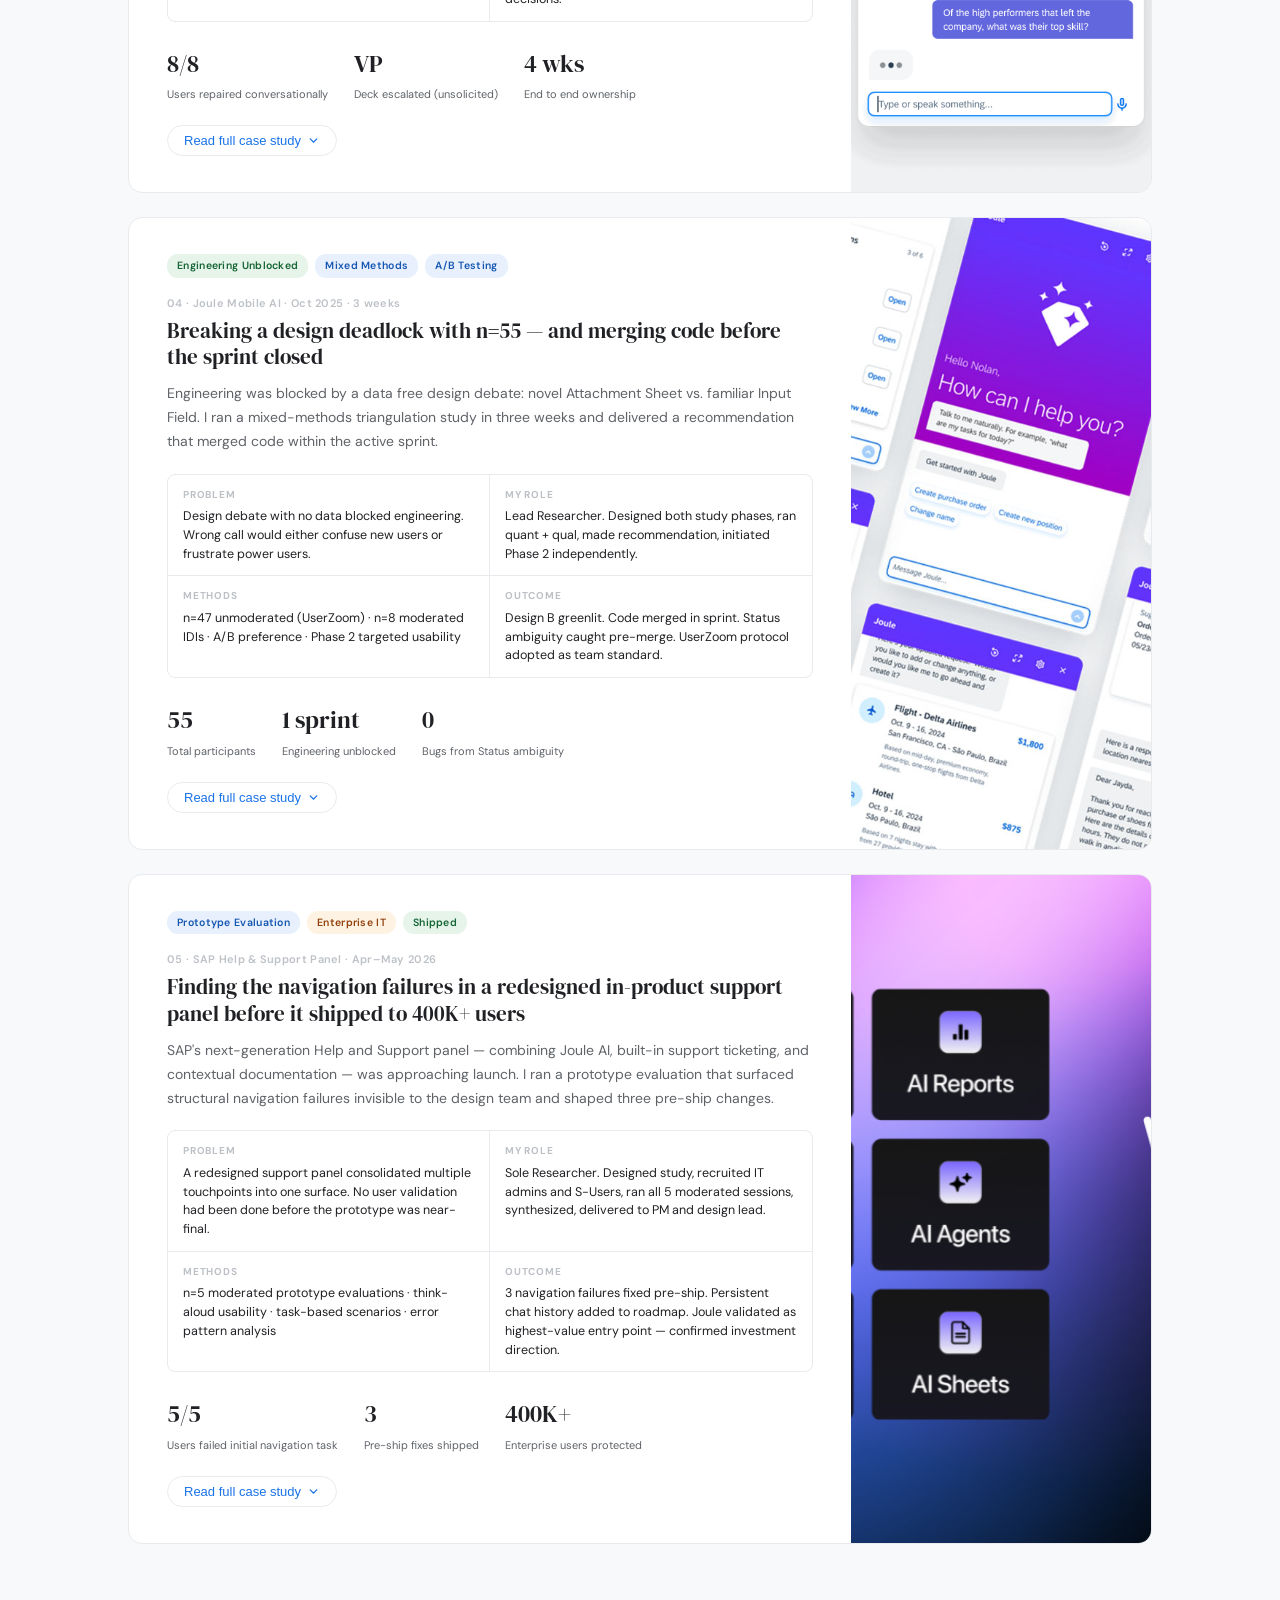
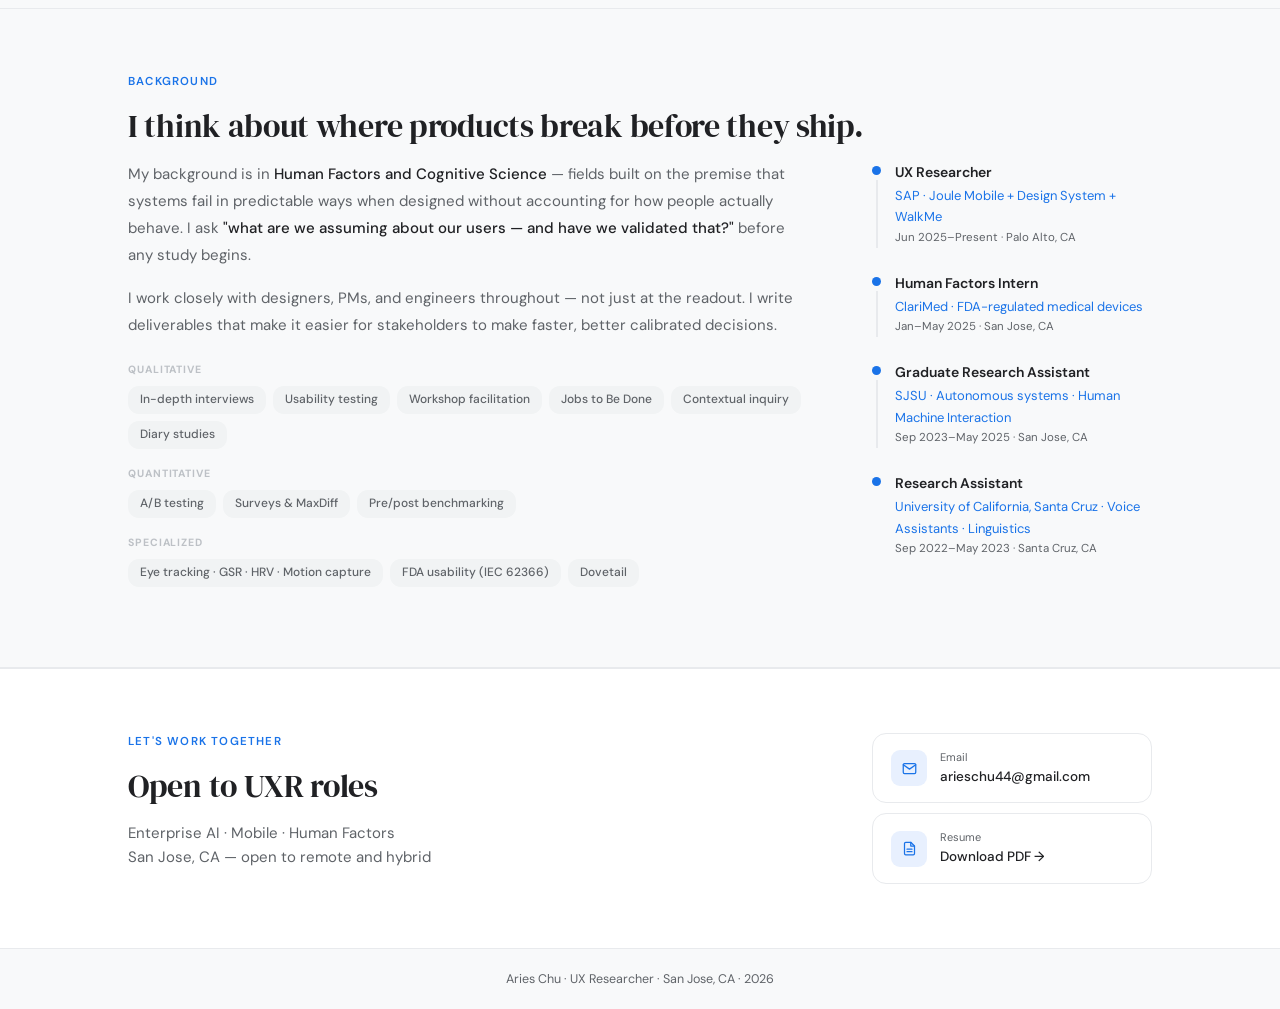
==== commit d2083ef8: "Add CS05 Next Gen Panel study, complete CS01 Voice Phase 2, remove phone number - CS01: updated tag " ====
--- a/index.html
+++ b/index.html
@@ -1260,8 +1260,7 @@
     <section class="section" id="work">
         <p class="eyebrow">Selected work</p>
         <h2 class="section-title">Case studies</h2>
-        <p class="section-sub">Four research interventions at SAP Joule Mobile — each a different product challenge,
-            stakeholder dynamic, and measurable outcome.</p>
+        <p class="section-sub">Five research interventions at SAP — spanning AI interfaces, design systems, voice strategy, and in-product support — each a different product challenge, stakeholder dynamic, and measurable outcome.</p>
         <div class="cs-list">
 
             <!-- CS 01 -->
@@ -1269,9 +1268,8 @@
                 <div class="cs-top">
                     <div class="cs-body">
                         <div class="tags"><span class="tag t-blue">Foundational Research</span><span
-                                class="tag t-amber">Cross-org Initiative</span><span class="tag t-gray">In
-                                Progress</span></div>
-                        <div class="cs-num">01 · Joule Mobile · Feb 2026–March 2026</div>
+                                class="tag t-amber">Cross-org Initiative</span><span class="tag t-green">Completed</span></div>
+                        <div class="cs-num">01 · Joule Mobile · Feb–May 2026</div>
                         <div class="cs-title">Reframing "How do we build voice?" to "Where does voice earn its place?"
                         </div>
                         <div class="cs-hook">Voice development launched without a validated user model. I intervened
@@ -1295,22 +1293,21 @@
                             </div>
                             <div class="snap">
                                 <div class="snap-lbl">Outcome</div>
-                                <div class="snap-val">Speculative builds paused. 3 orgs aligned on shared criteria.
-                                    End-user validation (n=15–20) queued.</div>
+                                <div class="snap-val">Speculative builds paused. 3 orgs aligned on shared criteria. End-user validation confirmed: voice adoption limited to 2 of 7 job roles studied.</div>
                             </div>
                         </div>
                         <div class="cs-metrics">
                             <div>
-                                <div class="cs-mn">7</div>
-                                <div class="cs-ml">PM interviews across orgs</div>
+                                <div class="cs-mn">22</div>
+                                <div class="cs-ml">Total participants (Ph.1 + Ph.2)</div>
                             </div>
                             <div>
                                 <div class="cs-mn">3</div>
                                 <div class="cs-ml">Teams aligned</div>
                             </div>
                             <div>
-                                <div class="cs-mn">∞</div>
-                                <div class="cs-ml">Speculative builds paused</div>
+                                <div class="cs-mn">2/7</div>
+                                <div class="cs-ml">Job roles where voice earns adoption</div>
                             </div>
                         </div>
                         <button class="exp-btn" onclick="toggle('d1',this)">Read full case study <svg
@@ -1370,11 +1367,12 @@
                                     </ul>
                                 </div>
                                 <div class="ns-col">
-                                    <h4>Phase 2 — Validation (upcoming)</h4>
+                                    <h4>Phase 2 — End-user Validation (complete)</h4>
                                     <ul class="ns-list">
-                                        <li>End-user interviews (n=15–20) in field context scenarios</li>
-                                        <li>Contextual inquiry in hands occupied situations</li>
-                                        <li>Criteria framework validation across job roles</li>
+                                        <li>n=15 end-user interviews across 7 job roles in field context scenarios</li>
+                                        <li>Contextual inquiry: hands-occupied simulation and screen-free workflow tasks</li>
+                                        <li>Criteria framework validated — voice earned adoption in 2 of 7 roles (field technician, warehouse operator)</li>
+                                        <li>Remaining 5 roles cited switching cost and multi-intent complexity as disqualifying</li>
                                     </ul>
                                 </div>
                             </div>
@@ -1433,7 +1431,7 @@
                             <div class="ns-h">Impact</div>
                             <div class="impact-chips"><span class="ic">Speculative voice builds paused</span><span
                                     class="ic">3 orgs aligned on shared criteria</span><span class="ic">Roadmap framing
-                                    shifted to strategy</span><span class="ic">End user validation queued</span></div>
+                                    shifted to strategy</span><span class="ic">Voice scoped to 2 high-fit job roles</span></div>
                         </div>
                         <div class="ns">
                             <div class="ns-h">What I'd Do Differently</div>
@@ -1924,6 +1922,151 @@
                                     introduced a small delay. In a faster sprint, that gap creates risk. Running Phase 2
                                     as a parallel track would have surfaced the Status ambiguity earlier and given
                                     designers more runway before code freeze.</div>
+                            </div>
+                        </div>
+                    </div>
+                </div>
+            </div>
+
+            <!-- CS 05 -->
+            <div class="cs-card">
+                <div class="cs-top">
+                    <div class="cs-body">
+                        <div class="tags"><span class="tag t-blue">Prototype Evaluation</span><span
+                                class="tag t-amber">Enterprise IT</span><span class="tag t-green">Shipped</span></div>
+                        <div class="cs-num">05 · SAP Help &amp; Support Panel · Apr–May 2026</div>
+                        <div class="cs-title">Finding the navigation failures in a redesigned in-product support panel before it shipped to 400K+ users</div>
+                        <div class="cs-hook">SAP's next-generation Help and Support panel — combining Joule AI, built-in support ticketing, and contextual documentation — was approaching launch. I ran a prototype evaluation that surfaced structural navigation failures invisible to the design team and shaped three pre-ship changes.</div>
+                        <div class="snapshot">
+                            <div class="snap">
+                                <div class="snap-lbl">Problem</div>
+                                <div class="snap-val">A redesigned support panel consolidated multiple touchpoints into one surface. No user validation had been done before the prototype was near-final.</div>
+                            </div>
+                            <div class="snap">
+                                <div class="snap-lbl">My Role</div>
+                                <div class="snap-val">Sole Researcher. Designed study, recruited IT admins and S-Users, ran all 5 moderated sessions, synthesized, delivered to PM and design lead.</div>
+                            </div>
+                            <div class="snap">
+                                <div class="snap-lbl">Methods</div>
+                                <div class="snap-val">n=5 moderated prototype evaluations · think-aloud usability · task-based scenarios · error pattern analysis</div>
+                            </div>
+                            <div class="snap">
+                                <div class="snap-lbl">Outcome</div>
+                                <div class="snap-val">3 navigation failures fixed pre-ship. Persistent chat history added to roadmap. Joule validated as highest-value entry point — confirmed investment direction.</div>
+                            </div>
+                        </div>
+                        <div class="cs-metrics">
+                            <div>
+                                <div class="cs-mn">5/5</div>
+                                <div class="cs-ml">Users failed initial navigation task</div>
+                            </div>
+                            <div>
+                                <div class="cs-mn">3</div>
+                                <div class="cs-ml">Pre-ship fixes shipped</div>
+                            </div>
+                            <div>
+                                <div class="cs-mn">400K+</div>
+                                <div class="cs-ml">Enterprise users protected</div>
+                            </div>
+                        </div>
+                        <button class="exp-btn" onclick="toggle('d5',this)">Read full case study <svg
+                                viewBox="0 0 24 24">
+                                <polyline points="6 9 12 15 18 9" />
+                            </svg></button>
+                    </div>
+                    <div class="cs-img"><img src="pic/default-og-image-1764610536.png" alt="SAP Help and Support panel research" /></div>
+                </div>
+                <div class="cs-detail" id="d5">
+                    <div class="cs-detail-inner">
+                        <div class="ns">
+                            <div class="ns-h">Why This Research Mattered</div>
+                            <p class="ns-p">SAP's Help and Support panel is the primary self-service surface for 400K+ enterprise users navigating configuration errors, system incidents, and onboarding questions. The redesign collapsed multiple existing touchpoints — Joule AI, a support ticketing flow, contextual documentation, and guided tours — into a single panel. The team had iterated on the visual design but had not tested navigation with real IT admins or S-Users before the prototype reached near-final fidelity.</p>
+                        </div>
+                        <div class="ns">
+                            <div class="ns-h">The Critical Reframe</div>
+                            <div class="reframe">
+                                <div class="rf-box">
+                                    <div class="rf-mark">Team assumption</div>
+                                    <div class="rf-text">"The panel consolidates everything — users will find what they need more easily than before."</div>
+                                </div>
+                                <div class="rf-arrow">→</div>
+                                <div class="rf-box after">
+                                    <div class="rf-mark">My research question</div>
+                                    <div class="rf-text">"When a user has a specific support need, can they find the right entry point — and do they understand what each section does before they click?"</div>
+                                </div>
+                            </div>
+                        </div>
+                        <div class="ns">
+                            <div class="ns-h">Key Insights</div>
+                            <div class="insight-list">
+                                <div class="insight">
+                                    <div class="in-num">1</div>
+                                    <div>
+                                        <div class="in-title">5/5 users failed the initial navigation task — not because the UI was broken, but because section labels didn't match their mental model</div>
+                                        <div class="in-body">Users scanned the panel looking for language like "tickets" or "issues." The panel used "Get Support" — a label they associated with documentation, not case creation. All 5 reached the wrong section first. This was a labeling problem, not a layout problem.</div>
+                                    </div>
+                                </div>
+                                <div class="insight">
+                                    <div class="in-num">2</div>
+                                    <div>
+                                        <div class="in-title">Chat history disappearing between sessions was the single loudest pain point</div>
+                                        <div class="in-body">Every participant expected to return to a previous Joule conversation — to share it with a colleague or continue troubleshooting across a session boundary. The stateless design was invisible during development but immediately felt like a trust failure in use.</div>
+                                    </div>
+                                </div>
+                                <div class="insight">
+                                    <div class="in-num">3</div>
+                                    <div>
+                                        <div class="in-title">Joule was the standout — but only when users knew to start there</div>
+                                        <div class="in-body">When users entered through Joule, task completion was faster and confidence was higher. But 3 of 5 defaulted to browsing documentation first out of habit. Joule's default positioning was under-optimized given its actual performance.</div>
+                                    </div>
+                                </div>
+                                <div class="insight">
+                                    <div class="in-num">4</div>
+                                    <div>
+                                        <div class="in-title">Feature discoverability dropped sharply below the fold</div>
+                                        <div class="in-body">Guided tours, contextual setup guides, and community links went unnoticed by 4 of 5 participants. The panel's scroll behavior left high-value features functionally invisible — users closed the panel before reaching them.</div>
+                                    </div>
+                                </div>
+                            </div>
+                        </div>
+                        <div class="quote">
+                            <p>"I thought 'Get Support' was for articles. I didn't know that's where I'd make a ticket."</p>
+                            <cite>— IT Administrator, prototype evaluation session</cite>
+                        </div>
+                        <div class="ns">
+                            <div class="ns-h">Stakeholder Management</div>
+                            <div class="sth">
+                                <div class="sth-lbl">The challenge</div>
+                                <div class="sth-text">The design was near-final and the team had strong investment in the consolidated-panel concept. Surfacing navigation failures at this stage required framing findings as "fixable before ship" — not as indictments of the direction — to maintain momentum while driving changes.</div>
+                            </div>
+                            <ul class="ns-list">
+                                <li>Prioritized findings by pre-ship vs. roadmap: navigation failures were fixable now, persistent chat was a roadmap item</li>
+                                <li>Used the 5/5 failure rate on a single task as the anchor — hard to dismiss at that saturation</li>
+                                <li>Validated what was working (Joule's core interaction model) before presenting what wasn't — reduced defensiveness</li>
+                            </ul>
+                        </div>
+                        <div class="ns">
+                            <div class="ns-h">Pre-Ship Changes</div>
+                            <ul class="ns-list">
+                                <li>Section label updated from "Get Support" to "Support Cases" — matched user mental model for ticket creation</li>
+                                <li>Joule search repositioned as the primary entry point above the fold — reduced default browse behavior</li>
+                                <li>Feature labels rewritten with action-oriented language users scanned for</li>
+                            </ul>
+                        </div>
+                        <div class="ns">
+                            <div class="ns-h">Impact</div>
+                            <div class="impact-chips">
+                                <span class="ic">3 navigation failures fixed pre-ship</span>
+                                <span class="ic">Persistent chat history added to roadmap</span>
+                                <span class="ic">Joule confirmed as primary entry point investment</span>
+                                <span class="ic">400K+ users protected from post-launch confusion</span>
+                            </div>
+                        </div>
+                        <div class="ns">
+                            <div class="ns-h">What I'd Do Differently</div>
+                            <div class="reflect">
+                                <div class="reflect-title">Test information architecture earlier, at lower fidelity</div>
+                                <div class="reflect-body">The labeling failures were discoverable with a wireframe. Running a card-sort or tree test at the IA stage — before visual design investment — would have surfaced the "Get Support" mismatch when the cost of changing it was near zero. Near-final prototype studies are the right tool for interaction details, not structural labeling problems.</div>
                             </div>
                         </div>
                     </div>
@@ -2022,24 +2165,13 @@
                     open to remote and hybrid</p>
             </div>
             <div class="contact-links">
-                <a href="mailto:arieschu44@gmail.com" class="contact-card">
-                    <div class="contact-icon"><svg viewBox="0 0 24 24">
+                <a href="mailto:arieschu44@gmail.com" class="contact-card">                    <div class="contact-icon"><svg viewBox="0 0 24 24">
                             <path d="M4 4h16c1.1 0 2 .9 2 2v12c0 1.1-.9 2-2 2H4c-1.1 0-2-.9-2-2V6c0-1.1.9-2 2-2z" />
                             <polyline points="22,6 12,13 2,6" />
                         </svg></div>
                     <div>
                         <div class="contact-lbl">Email</div>
                         <div class="contact-val">arieschu44@gmail.com</div>
-                    </div>
-                </a>
-                <a href="tel:+12183945397" class="contact-card">
-                    <div class="contact-icon"><svg viewBox="0 0 24 24">
-                            <path
-                                d="M22 16.92v3a2 2 0 0 1-2.18 2 19.79 19.79 0 0 1-8.63-3.07A19.5 19.5 0 0 1 4.69 13a19.79 19.79 0 0 1-3.07-8.67A2 2 0 0 1 3.6 2h3a2 2 0 0 1 2 1.72c.127.96.361 1.903.7 2.81a2 2 0 0 1-.45 2.11L7.91 9.91a16 16 0 0 0 6.16 6.16l.92-.93a2 2 0 0 1 2.11-.45c.907.339 1.85.573 2.81.7A2 2 0 0 1 22 16.92z" />
-                        </svg></div>
-                    <div>
-                        <div class="contact-lbl">Phone</div>
-                        <div class="contact-val">+1 218-394-5397</div>
                     </div>
                 </a>
                 <a href="files/resume.pdf" class="contact-card">
@@ -2060,7 +2192,7 @@
     </div>
 
     <footer>
-        <p>Aries Chu · UX Researcher · San Jose, CA · 2025</p>
+        <p>Aries Chu · UX Researcher · San Jose, CA · 2026</p>
     </footer>
 
     <script>
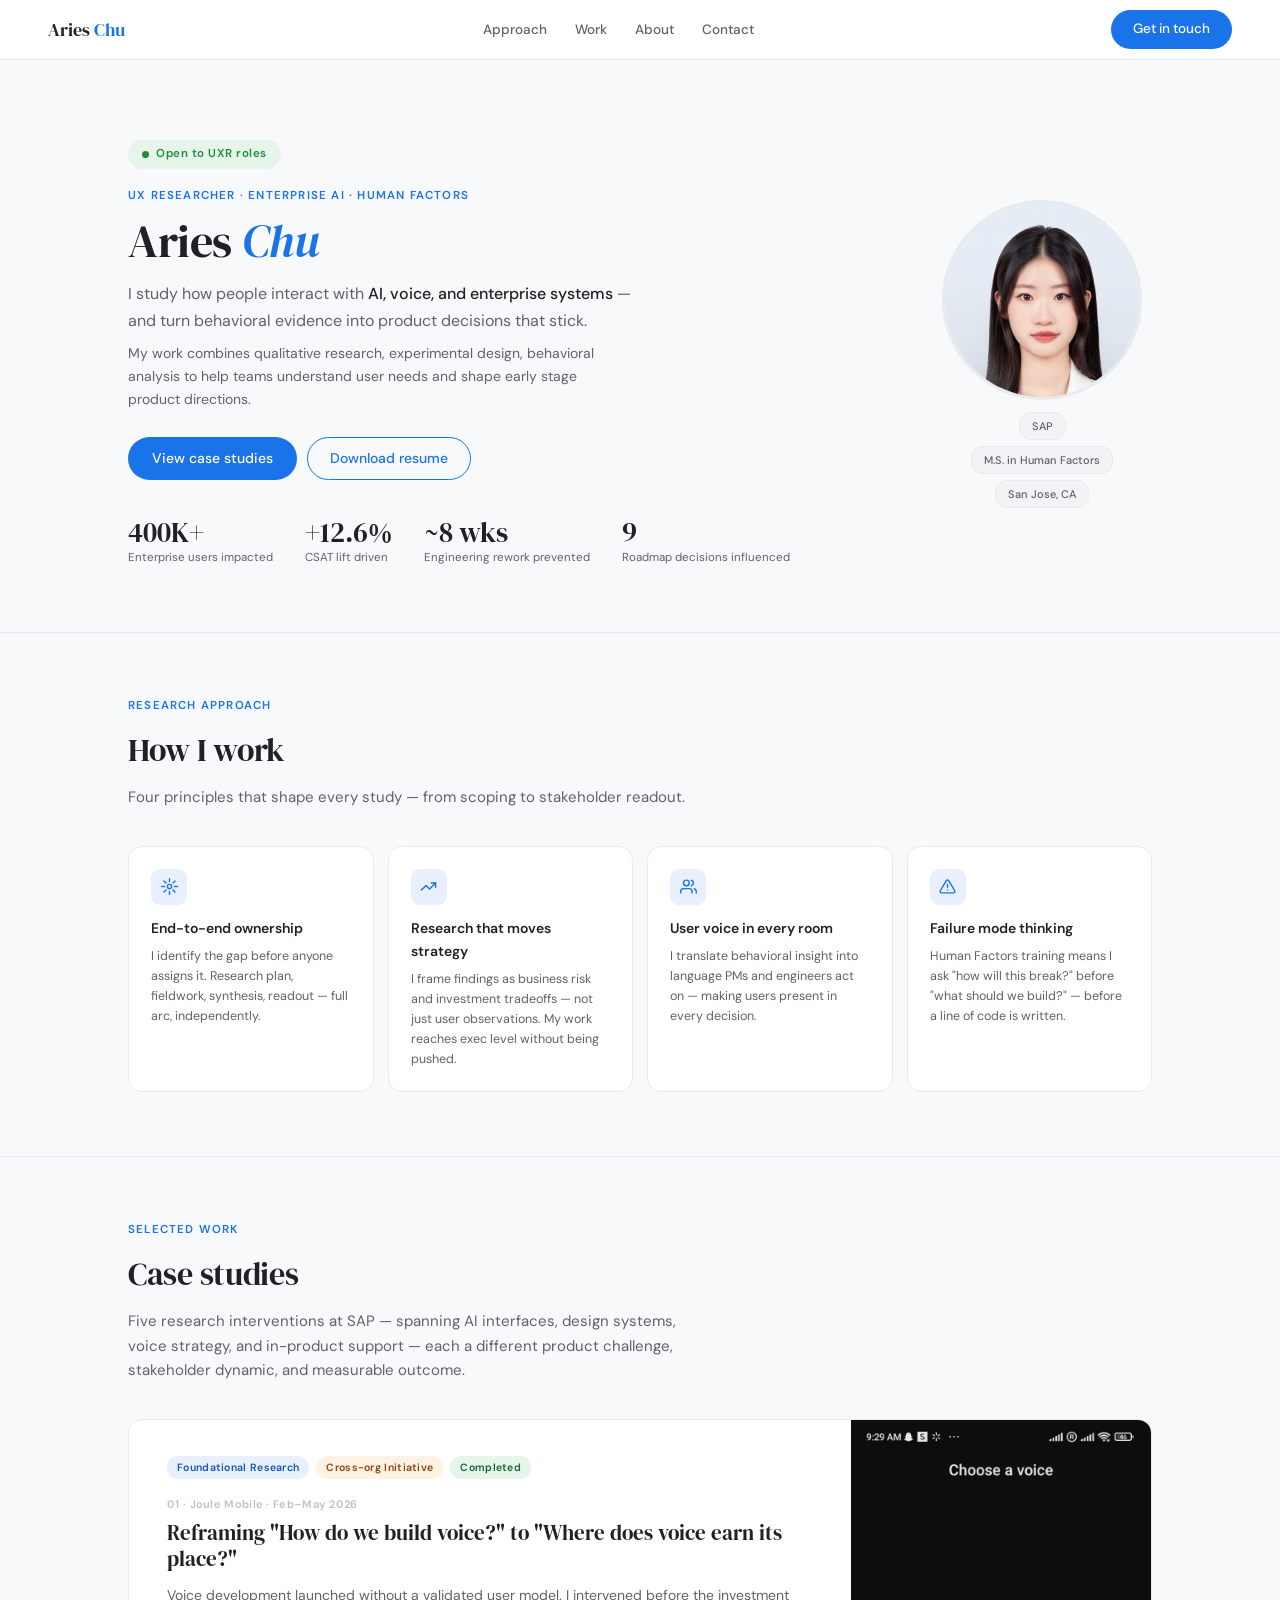
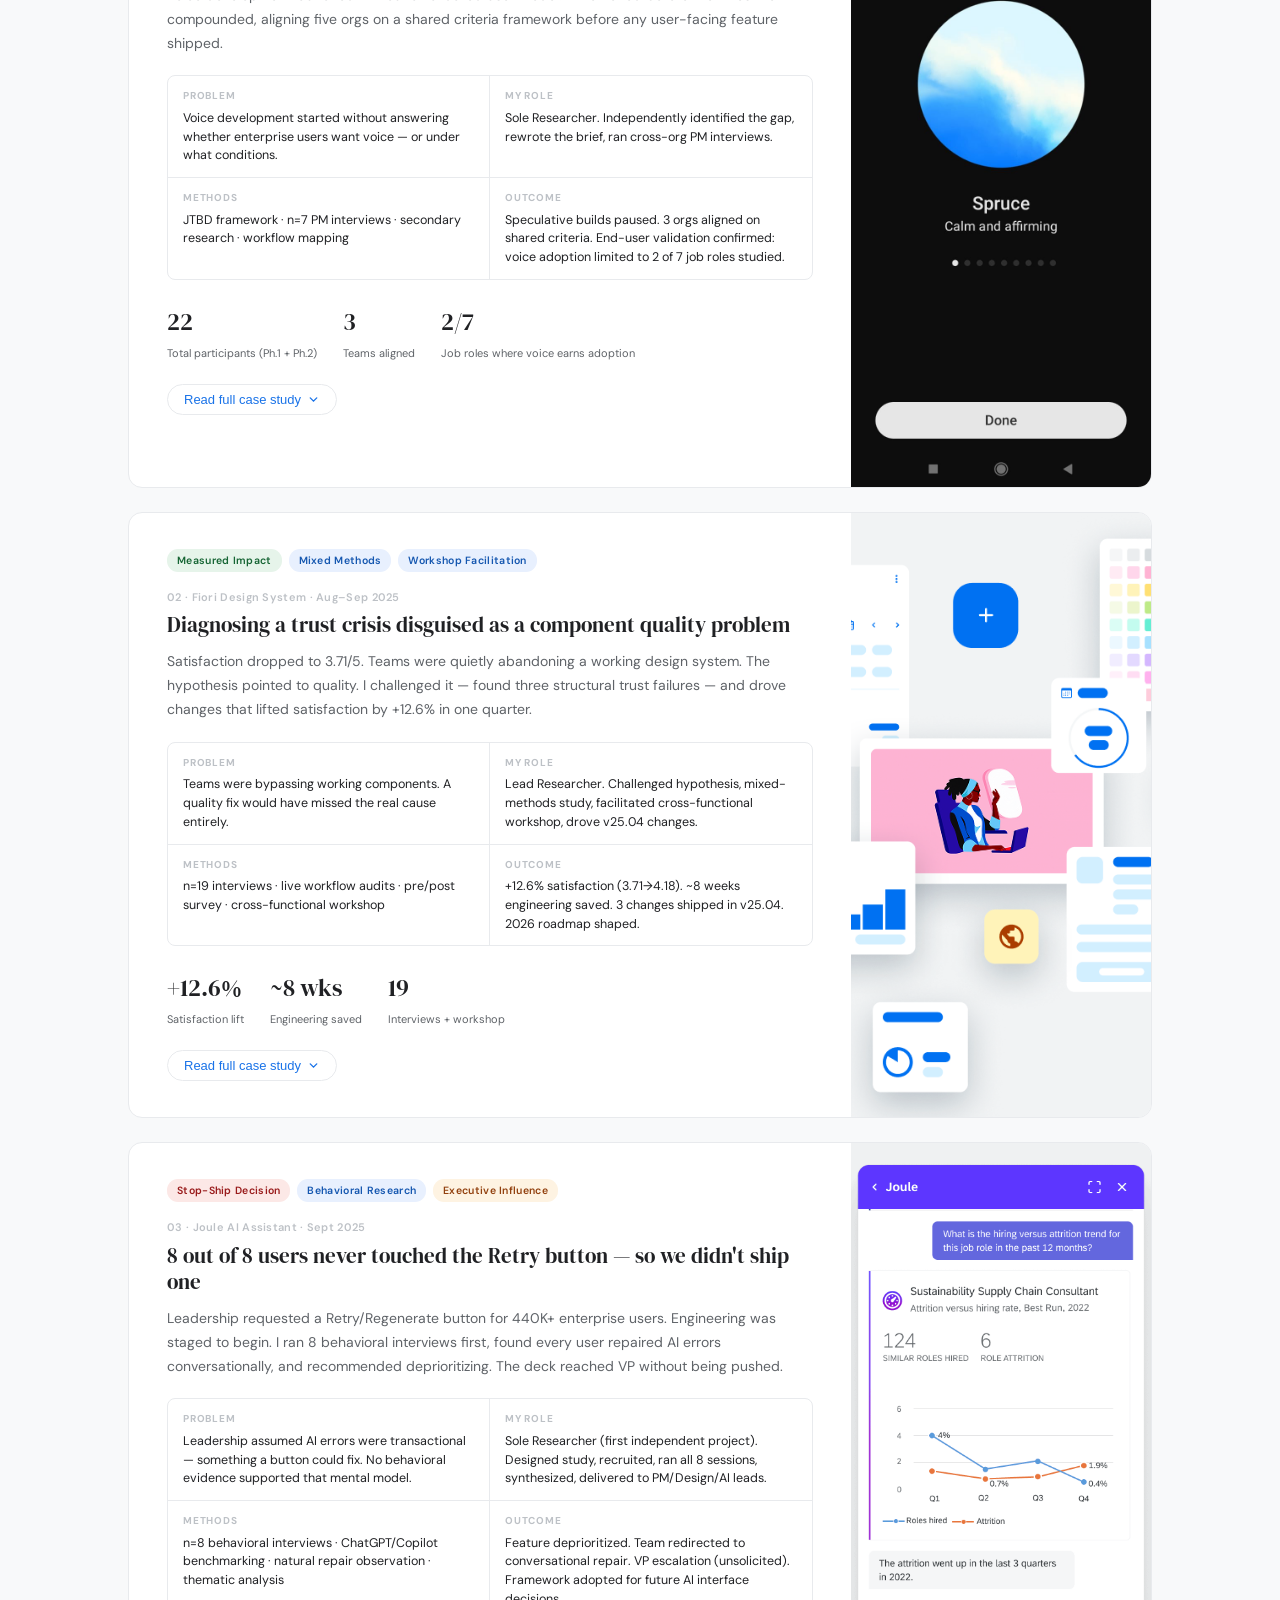
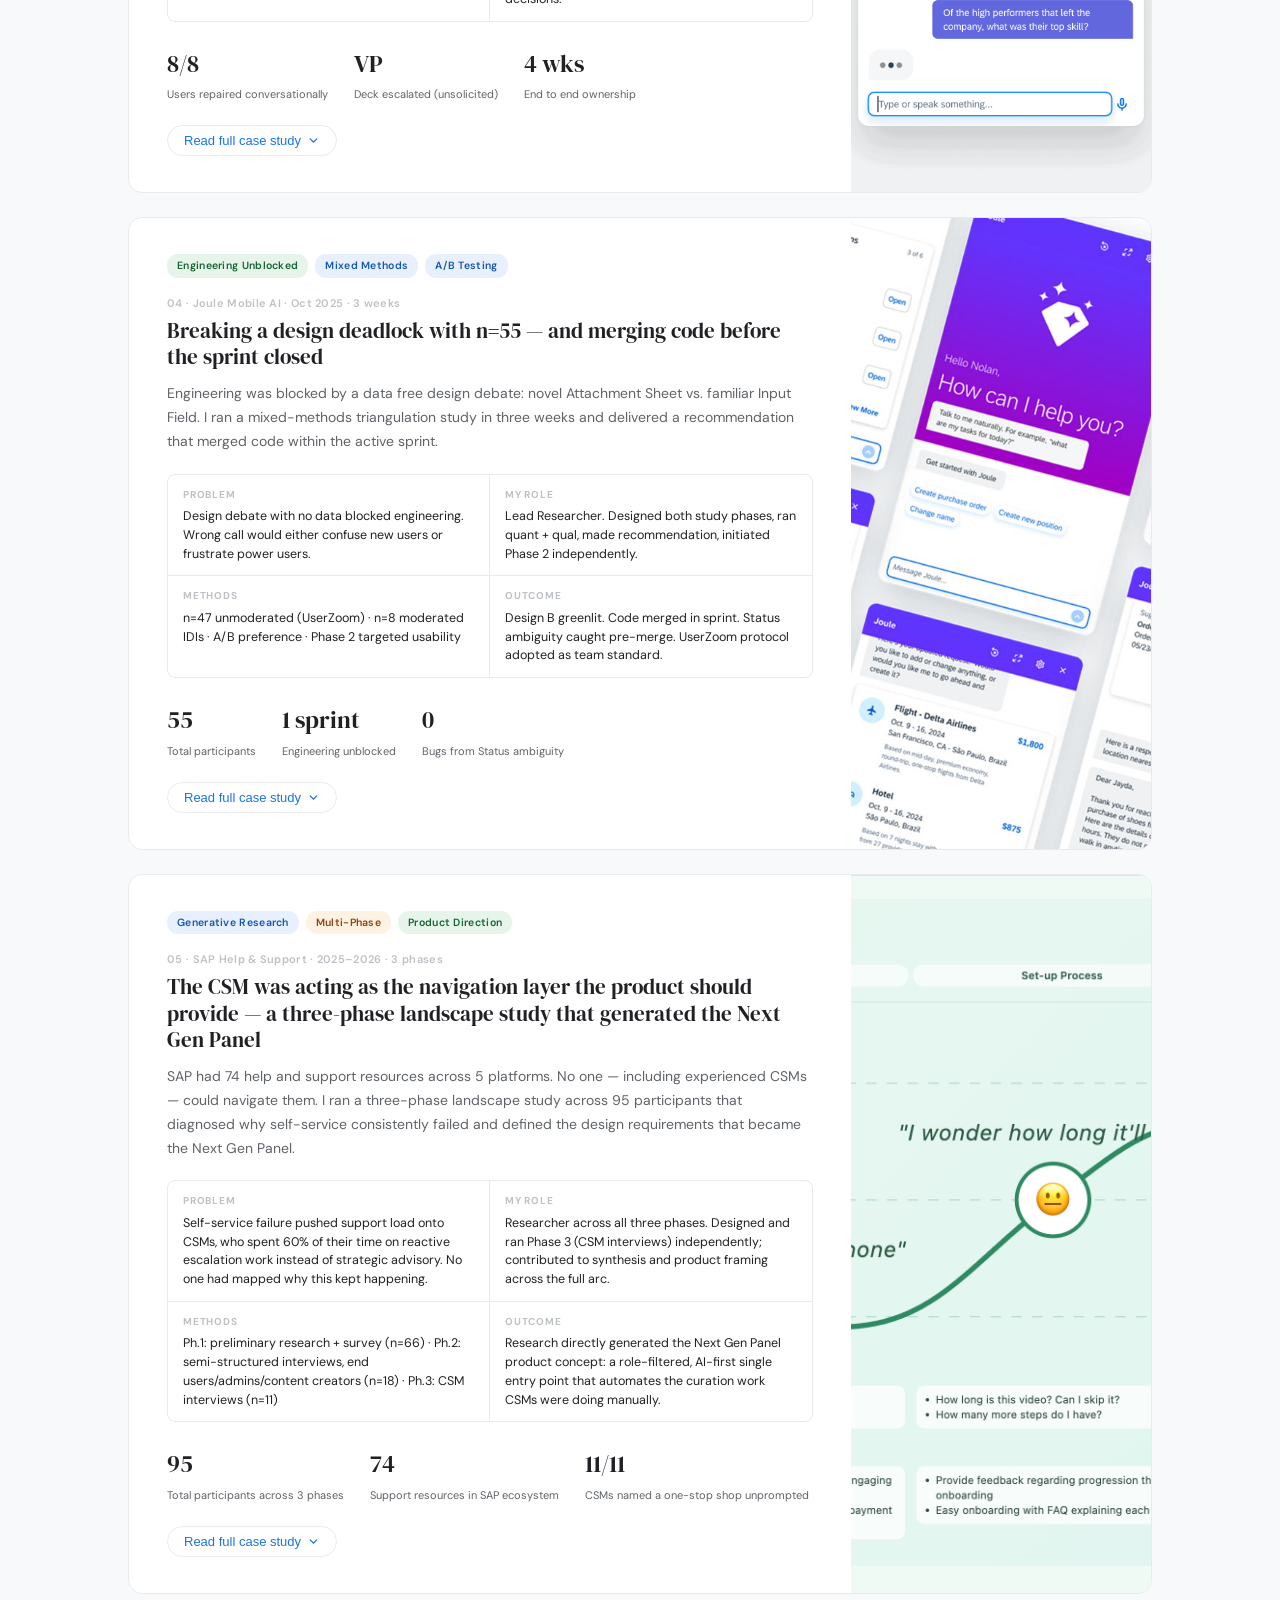
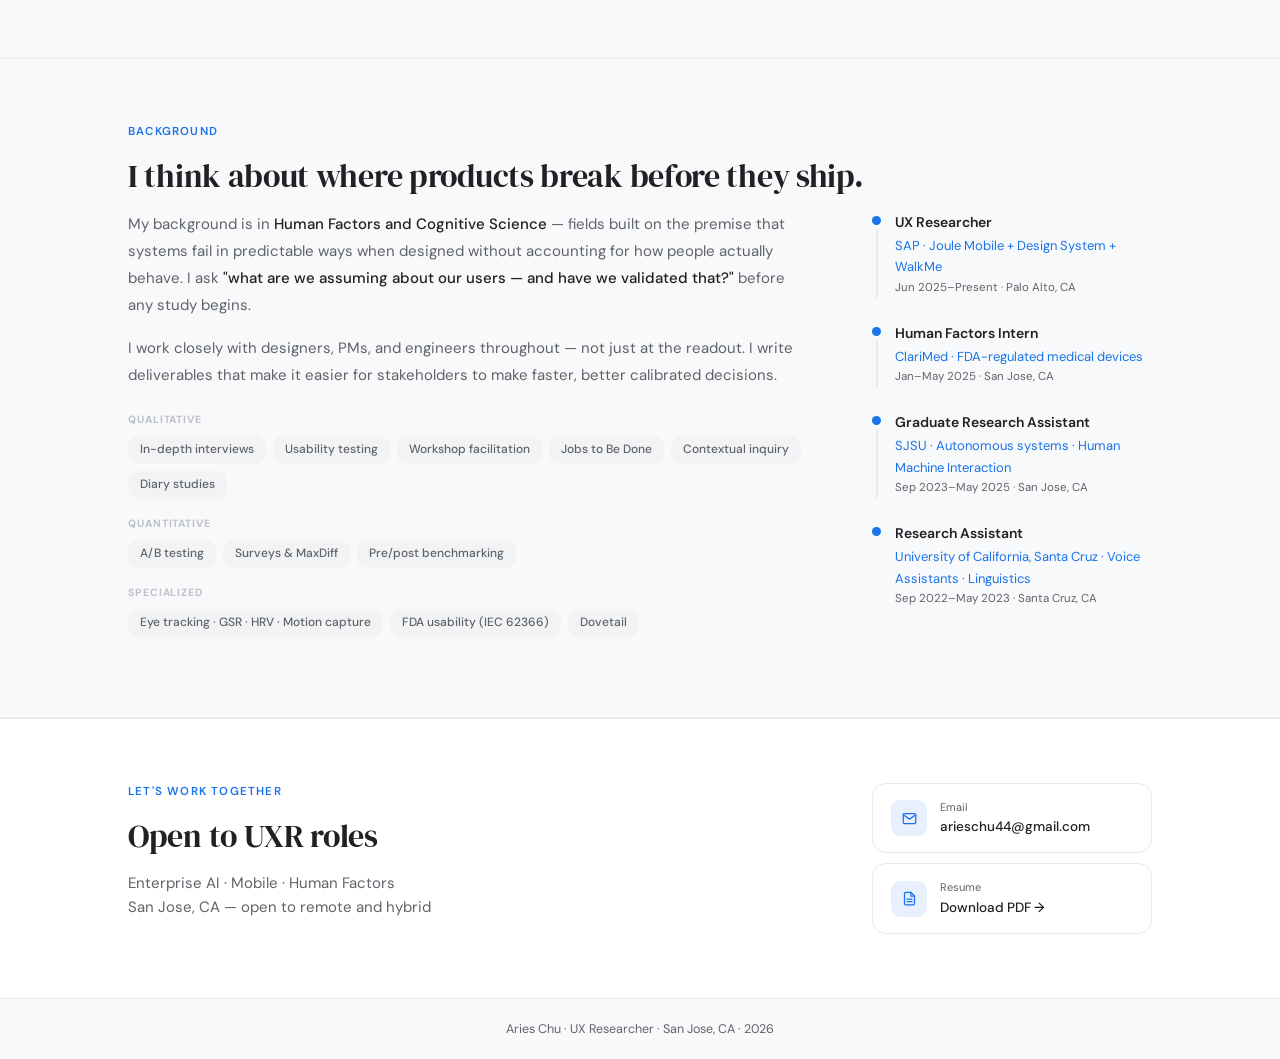
==== commit 19478d25: "Rewrite CS05 as generative landscape research — three-phase arc, 95 participants The previous CS05 f" ====
--- a/index.html
+++ b/index.html
@@ -1932,41 +1932,41 @@
             <div class="cs-card">
                 <div class="cs-top">
                     <div class="cs-body">
-                        <div class="tags"><span class="tag t-blue">Prototype Evaluation</span><span
-                                class="tag t-amber">Enterprise IT</span><span class="tag t-green">Shipped</span></div>
-                        <div class="cs-num">05 · SAP Help &amp; Support Panel · Apr–May 2026</div>
-                        <div class="cs-title">Finding the navigation failures in a redesigned in-product support panel before it shipped to 400K+ users</div>
-                        <div class="cs-hook">SAP's next-generation Help and Support panel — combining Joule AI, built-in support ticketing, and contextual documentation — was approaching launch. I ran a prototype evaluation that surfaced structural navigation failures invisible to the design team and shaped three pre-ship changes.</div>
+                        <div class="tags"><span class="tag t-blue">Generative Research</span><span
+                                class="tag t-amber">Multi-Phase</span><span class="tag t-green">Product Direction</span></div>
+                        <div class="cs-num">05 · SAP Help &amp; Support · 2025–2026 · 3 phases</div>
+                        <div class="cs-title">The CSM was acting as the navigation layer the product should provide — a three-phase landscape study that generated the Next Gen Panel</div>
+                        <div class="cs-hook">SAP had 74 help and support resources across 5 platforms. No one — including experienced CSMs — could navigate them. I ran a three-phase landscape study across 95 participants that diagnosed why self-service consistently failed and defined the design requirements that became the Next Gen Panel.</div>
                         <div class="snapshot">
                             <div class="snap">
                                 <div class="snap-lbl">Problem</div>
-                                <div class="snap-val">A redesigned support panel consolidated multiple touchpoints into one surface. No user validation had been done before the prototype was near-final.</div>
+                                <div class="snap-val">Self-service failure pushed support load onto CSMs, who spent 60% of their time on reactive escalation work instead of strategic advisory. No one had mapped why this kept happening.</div>
                             </div>
                             <div class="snap">
                                 <div class="snap-lbl">My Role</div>
-                                <div class="snap-val">Sole Researcher. Designed study, recruited IT admins and S-Users, ran all 5 moderated sessions, synthesized, delivered to PM and design lead.</div>
+                                <div class="snap-val">Researcher across all three phases. Designed and ran Phase 3 (CSM interviews) independently; contributed to synthesis and product framing across the full arc.</div>
                             </div>
                             <div class="snap">
                                 <div class="snap-lbl">Methods</div>
-                                <div class="snap-val">n=5 moderated prototype evaluations · think-aloud usability · task-based scenarios · error pattern analysis</div>
+                                <div class="snap-val">Ph.1: preliminary research + survey (n=66) · Ph.2: semi-structured interviews, end users/admins/content creators (n=18) · Ph.3: CSM interviews (n=11)</div>
                             </div>
                             <div class="snap">
                                 <div class="snap-lbl">Outcome</div>
-                                <div class="snap-val">3 navigation failures fixed pre-ship. Persistent chat history added to roadmap. Joule validated as highest-value entry point — confirmed investment direction.</div>
+                                <div class="snap-val">Research directly generated the Next Gen Panel product concept: a role-filtered, AI-first single entry point that automates the curation work CSMs were doing manually.</div>
                             </div>
                         </div>
                         <div class="cs-metrics">
                             <div>
-                                <div class="cs-mn">5/5</div>
-                                <div class="cs-ml">Users failed initial navigation task</div>
+                                <div class="cs-mn">95</div>
+                                <div class="cs-ml">Total participants across 3 phases</div>
                             </div>
                             <div>
-                                <div class="cs-mn">3</div>
-                                <div class="cs-ml">Pre-ship fixes shipped</div>
+                                <div class="cs-mn">74</div>
+                                <div class="cs-ml">Support resources in SAP ecosystem</div>
                             </div>
                             <div>
-                                <div class="cs-mn">400K+</div>
-                                <div class="cs-ml">Enterprise users protected</div>
+                                <div class="cs-mn">11/11</div>
+                                <div class="cs-ml">CSMs named a one-stop shop unprompted</div>
                             </div>
                         </div>
                         <button class="exp-btn" onclick="toggle('d5',this)">Read full case study <svg
@@ -1974,26 +1974,44 @@
                                 <polyline points="6 9 12 15 18 9" />
                             </svg></button>
                     </div>
-                    <div class="cs-img"><img src="pic/default-og-image-1764610536.png" alt="SAP Help and Support panel research" /></div>
+                    <div class="cs-img"><img src="pic/userjourney.png" alt="SAP support landscape research" /></div>
                 </div>
                 <div class="cs-detail" id="d5">
                     <div class="cs-detail-inner">
                         <div class="ns">
                             <div class="ns-h">Why This Research Mattered</div>
-                            <p class="ns-p">SAP's Help and Support panel is the primary self-service surface for 400K+ enterprise users navigating configuration errors, system incidents, and onboarding questions. The redesign collapsed multiple existing touchpoints — Joule AI, a support ticketing flow, contextual documentation, and guided tours — into a single panel. The team had iterated on the visual design but had not tested navigation with real IT admins or S-Users before the prototype reached near-final fidelity.</p>
-                        </div>
-                        <div class="ns">
-                            <div class="ns-h">The Critical Reframe</div>
-                            <div class="reframe">
-                                <div class="rf-box">
-                                    <div class="rf-mark">Team assumption</div>
-                                    <div class="rf-text">"The panel consolidates everything — users will find what they need more easily than before."</div>
-                                </div>
-                                <div class="rf-arrow">→</div>
-                                <div class="rf-box after">
-                                    <div class="rf-mark">My research question</div>
-                                    <div class="rf-text">"When a user has a specific support need, can they find the right entry point — and do they understand what each section does before they click?"</div>
-                                </div>
+                            <p class="ns-p">SAP's help and support ecosystem had grown to 74 resources across 5 central platforms — but self-service adoption was failing. Customers who hit problems either bypassed self-service entirely and called their CSM, or tried once, got a bad result, and never tried again. CSMs were spending the majority of their time on reactive escalation and navigation work — the product was supposed to do this for them. The team needed to understand the full failure landscape before designing a solution.</p>
+                        </div>
+                        <div class="ns">
+                            <div class="ns-h">Three-Phase Research Arc</div>
+                            <div class="two-col">
+                                <div class="ns-col">
+                                    <h4>Phase 1 — Ecosystem Mapping (n=66, survey)</h4>
+                                    <ul class="ns-list">
+                                        <li>Mapped 74 resources across 5 platforms and 6 resource types</li>
+                                        <li>Quantified the awareness vs. use gap: high awareness did not produce high adoption</li>
+                                        <li>End users averaged only 3 known resources; admins averaged 7+</li>
+                                        <li>Established baseline: where adoption was being lost before any interview data</li>
+                                    </ul>
+                                </div>
+                                <div class="ns-col">
+                                    <h4>Phase 2 — User Interviews (n=18, end users / admins / content creators)</h4>
+                                    <ul class="ns-list">
+                                        <li>Semi-structured 1:1 sessions: resolving a real problem, learning journey, ideal future state</li>
+                                        <li>Identified 4 distinct entry triggers: error/blockage, onboarding, skill growth, content creation</li>
+                                        <li>Mapped two divergent paths: direct-to-human (8/18) vs. self-service first (10/18)</li>
+                                        <li>14 of 18 participants named AI as their near-ideal support model — unprompted</li>
+                                    </ul>
+                                </div>
+                            </div>
+                            <div style="margin-top:14px">
+                                <h4 style="font-size:12.5px;font-weight:600;margin-bottom:9px">Phase 3 — CSM Interviews (n=11, my study)</h4>
+                                <ul class="ns-list">
+                                    <li>Explored how CSMs navigate and recommend resources and what patterns they observe in customer behavior</li>
+                                    <li>Revealed that CSMs were manually doing what the product should automate: filtering 25+ resources down to ~13, then customers selecting 1–3</li>
+                                    <li>CSMs confirmed two customer paths and named the friction points driving each — corroborating Phase 2 from the outside</li>
+                                    <li>All 11 CSMs independently named a "one-stop shop" as the key missing product capability</li>
+                                </ul>
                             </div>
                         </div>
                         <div class="ns">
@@ -2002,71 +2020,78 @@
                                 <div class="insight">
                                     <div class="in-num">1</div>
                                     <div>
-                                        <div class="in-title">5/5 users failed the initial navigation task — not because the UI was broken, but because section labels didn't match their mental model</div>
-                                        <div class="in-body">Users scanned the panel looking for language like "tickets" or "issues." The panel used "Get Support" — a label they associated with documentation, not case creation. All 5 reached the wrong section first. This was a labeling problem, not a layout problem.</div>
+                                        <div class="in-title">CSMs were acting as the navigation layer the product should provide</div>
+                                        <div class="in-body">The curation work CSMs did manually — filtering by product, role, and situation — was exactly what a well-designed panel should do automatically. Without it, customers either escalated immediately or failed self-service and built lasting negative associations with SAP support.</div>
                                     </div>
                                 </div>
                                 <div class="insight">
                                     <div class="in-num">2</div>
                                     <div>
-                                        <div class="in-title">Chat history disappearing between sessions was the single loudest pain point</div>
-                                        <div class="in-body">Every participant expected to return to a previous Joule conversation — to share it with a colleague or continue troubleshooting across a session boundary. The stateless design was invisible during development but immediately felt like a trust failure in use.</div>
+                                        <div class="in-title">Self-service failure is cumulative and self-reinforcing</div>
+                                        <div class="in-body">Each failed search attempt made the next attempt less likely. Users described self-service with words like "challenging, difficult, painful." CSMs reported customers gave up after one or two unhelpful results — and that pattern persisted regardless of experience level.</div>
                                     </div>
                                 </div>
                                 <div class="insight">
                                     <div class="in-num">3</div>
                                     <div>
-                                        <div class="in-title">Joule was the standout — but only when users knew to start there</div>
-                                        <div class="in-body">When users entered through Joule, task completion was faster and confidence was higher. But 3 of 5 defaulted to browsing documentation first out of habit. Joule's default positioning was under-optimized given its actual performance.</div>
+                                        <div class="in-title">Four friction points drove every failure: discovery, navigation, contextual fit, search terminology</div>
+                                        <div class="in-body">The same answer might live in SAP Notes, help.sap.com, SAP Community, or the support portal with no signal about where to look. Content used SAP terminology; customers searched in business language. Support content didn't reflect their specific product setup. One failed search and they stopped trying.</div>
                                     </div>
                                 </div>
                                 <div class="insight">
                                     <div class="in-num">4</div>
                                     <div>
-                                        <div class="in-title">Feature discoverability dropped sharply below the fold</div>
-                                        <div class="in-body">Guided tours, contextual setup guides, and community links went unnoticed by 4 of 5 participants. The panel's scroll behavior left high-value features functionally invisible — users closed the panel before reaching them.</div>
+                                        <div class="in-title">The gap between awareness and use was where adoption died — not lack of resources</div>
+                                        <div class="in-body">SAP had more than enough resources. Even experienced CSMs actively recommended only about 13 of the 25+ available. High awareness did not translate to use. The problem was discoverability and contextual filtering — not content volume.</div>
                                     </div>
                                 </div>
                             </div>
                         </div>
                         <div class="quote">
-                            <p>"I thought 'Get Support' was for articles. I didn't know that's where I'd make a ticket."</p>
-                            <cite>— IT Administrator, prototype evaluation session</cite>
+                            <p>"I'm like the Siri of SAP. They can ask me and I'll tell them where to go."</p>
+                            <cite>— CSM 7, describing their actual day-to-day role</cite>
+                        </div>
+                        <div class="ns">
+                            <div class="ns-h">How the Research Generated the Product Direction</div>
+                            <div class="reframe">
+                                <div class="rf-box">
+                                    <div class="rf-mark">Current state (from research)</div>
+                                    <div class="rf-text">Customer hits an issue → tries self-service → fails → contacts CSM → CSM manually curates resources → customer gets an answer. CSM spends 60% of their time as a navigation middle layer.</div>
+                                </div>
+                                <div class="rf-arrow">→</div>
+                                <div class="rf-box after">
+                                    <div class="rf-mark">Design requirement (generated)</div>
+                                    <div class="rf-text">A role-filtered, AI-first single entry point that surfaces relevant resources by product, role, and situation — automating what the CSM was doing manually, so the CSM can focus on strategic work.</div>
+                                </div>
+                            </div>
+                            <p class="ns-p" style="margin-top:14px">The three-phase arc didn't evaluate a product direction — it produced one. The Next Gen Panel requirement emerged directly from the pattern across all three data sets: 11/11 CSMs named it independently, 14/18 end users described AI as the near-ideal model, and the ecosystem mapping quantified exactly where the filtration problem sat.</p>
                         </div>
                         <div class="ns">
                             <div class="ns-h">Stakeholder Management</div>
                             <div class="sth">
                                 <div class="sth-lbl">The challenge</div>
-                                <div class="sth-text">The design was near-final and the team had strong investment in the consolidated-panel concept. Surfacing navigation failures at this stage required framing findings as "fixable before ship" — not as indictments of the direction — to maintain momentum while driving changes.</div>
+                                <div class="sth-text">The insight that CSMs were acting as a manual navigation layer was a structural critique of the existing product. Framing it as an opportunity — "the panel should replicate what CSMs are already doing, at scale" — shifted the finding from a problem statement into a product brief.</div>
                             </div>
                             <ul class="ns-list">
-                                <li>Prioritized findings by pre-ship vs. roadmap: navigation failures were fixable now, persistent chat was a roadmap item</li>
-                                <li>Used the 5/5 failure rate on a single task as the anchor — hard to dismiss at that saturation</li>
-                                <li>Validated what was working (Joule's core interaction model) before presenting what wasn't — reduced defensiveness</li>
-                            </ul>
-                        </div>
-                        <div class="ns">
-                            <div class="ns-h">Pre-Ship Changes</div>
-                            <ul class="ns-list">
-                                <li>Section label updated from "Get Support" to "Support Cases" — matched user mental model for ticket creation</li>
-                                <li>Joule search repositioned as the primary entry point above the fold — reduced default browse behavior</li>
-                                <li>Feature labels rewritten with action-oriented language users scanned for</li>
+                                <li>Used CSM voice directly: "I'm the Siri of SAP" was more compelling to leadership than any researcher summary</li>
+                                <li>Quantified the opportunity: 25+ resources → CSM curates 13 → admin selects a few → end user sees 1–3. The panel collapses this chain.</li>
+                                <li>Corroborated findings across all three data sets — reduced the ability to dismiss any single phase as an outlier</li>
                             </ul>
                         </div>
                         <div class="ns">
                             <div class="ns-h">Impact</div>
                             <div class="impact-chips">
-                                <span class="ic">3 navigation failures fixed pre-ship</span>
-                                <span class="ic">Persistent chat history added to roadmap</span>
-                                <span class="ic">Joule confirmed as primary entry point investment</span>
-                                <span class="ic">400K+ users protected from post-launch confusion</span>
+                                <span class="ic">Next Gen Panel concept generated from research</span>
+                                <span class="ic">Role-filtered AI-first entry point defined as core requirement</span>
+                                <span class="ic">CSM escalation load identified as product design failure</span>
+                                <span class="ic">Design requirements validated across 95 participants</span>
                             </div>
                         </div>
                         <div class="ns">
                             <div class="ns-h">What I'd Do Differently</div>
                             <div class="reflect">
-                                <div class="reflect-title">Test information architecture earlier, at lower fidelity</div>
-                                <div class="reflect-body">The labeling failures were discoverable with a wireframe. Running a card-sort or tree test at the IA stage — before visual design investment — would have surfaced the "Get Support" mismatch when the cost of changing it was near zero. Near-final prototype studies are the right tool for interaction details, not structural labeling problems.</div>
+                                <div class="reflect-title">Run the CSM phase earlier and use it to frame Phase 2 recruitment</div>
+                                <div class="reflect-body">Phase 3 CSM interviews corroborated and sharpened the Phase 2 findings — but running them sequentially meant I missed the opportunity to use CSM-observed customer behavior to target specific user profiles in Phase 2. Running CSM interviews first, or in parallel, would have made the end-user sample more precise and the cross-phase triangulation tighter.</div>
                             </div>
                         </div>
                     </div>
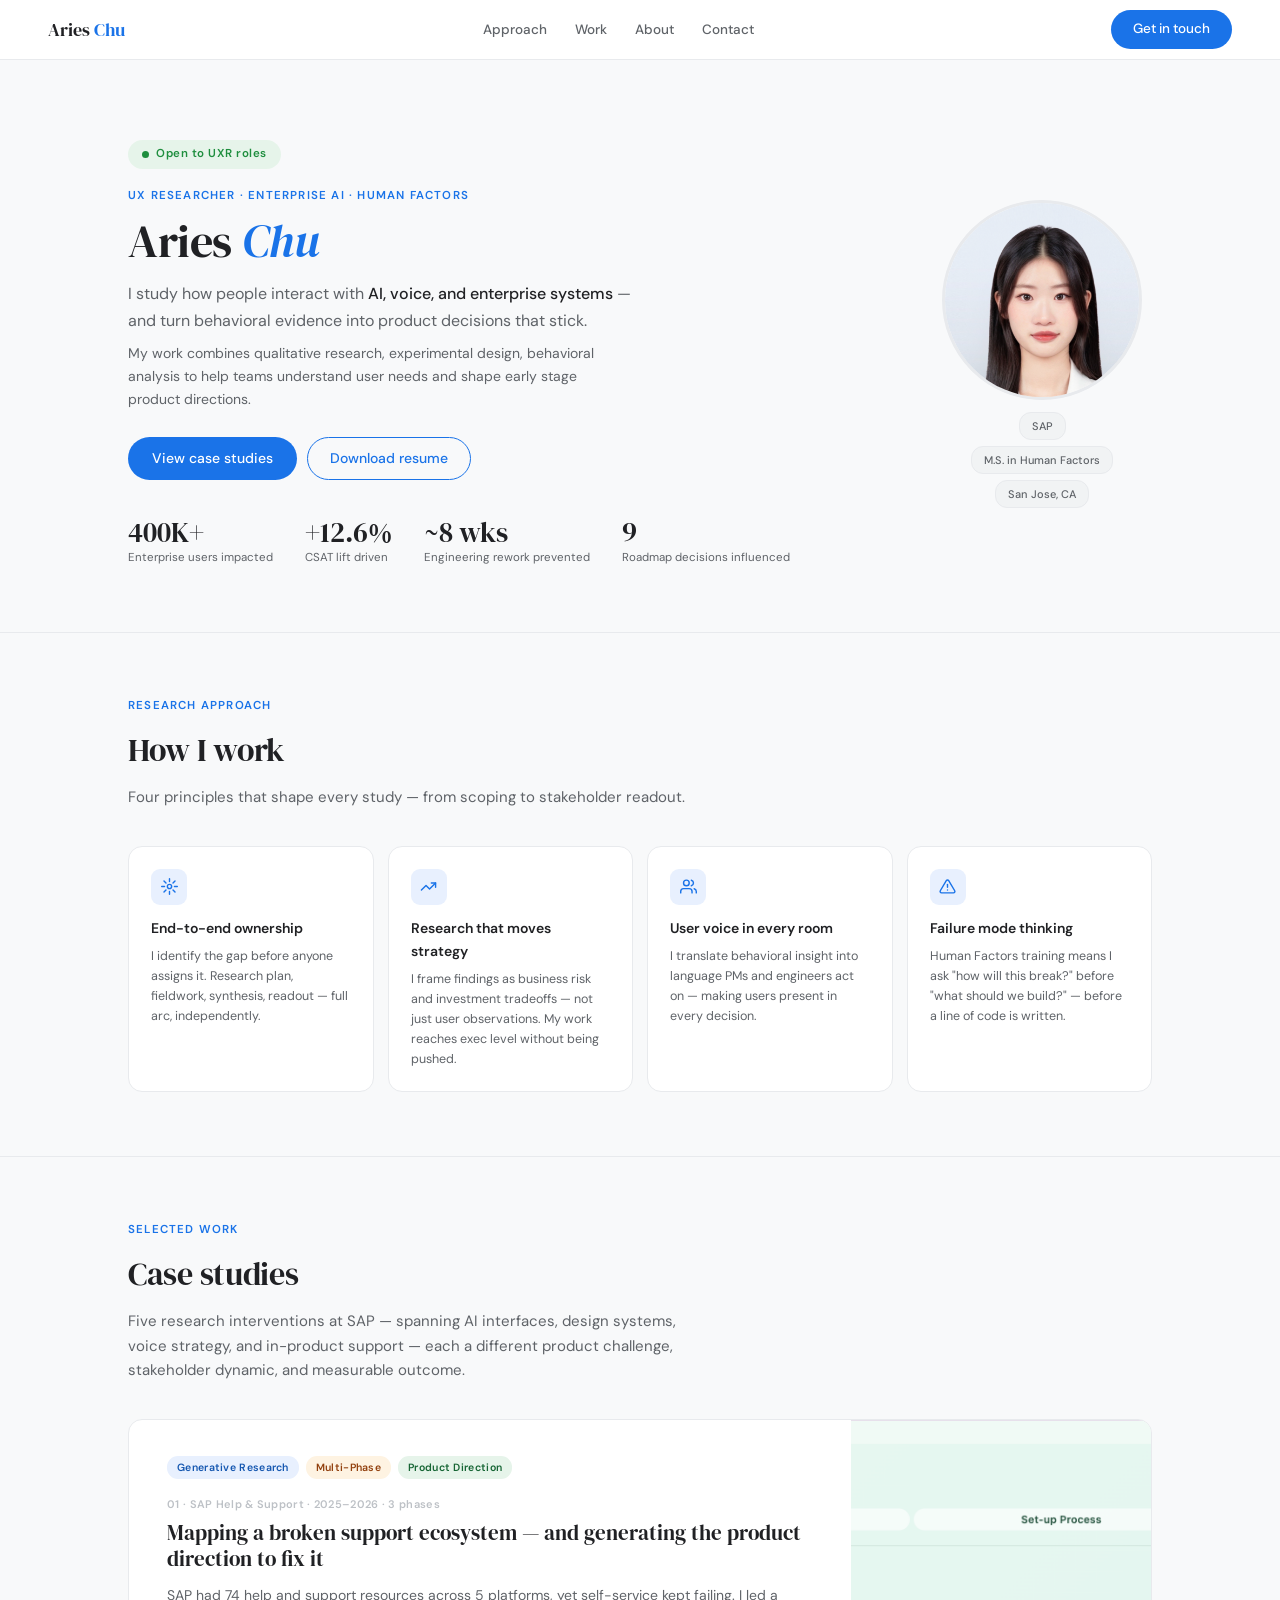
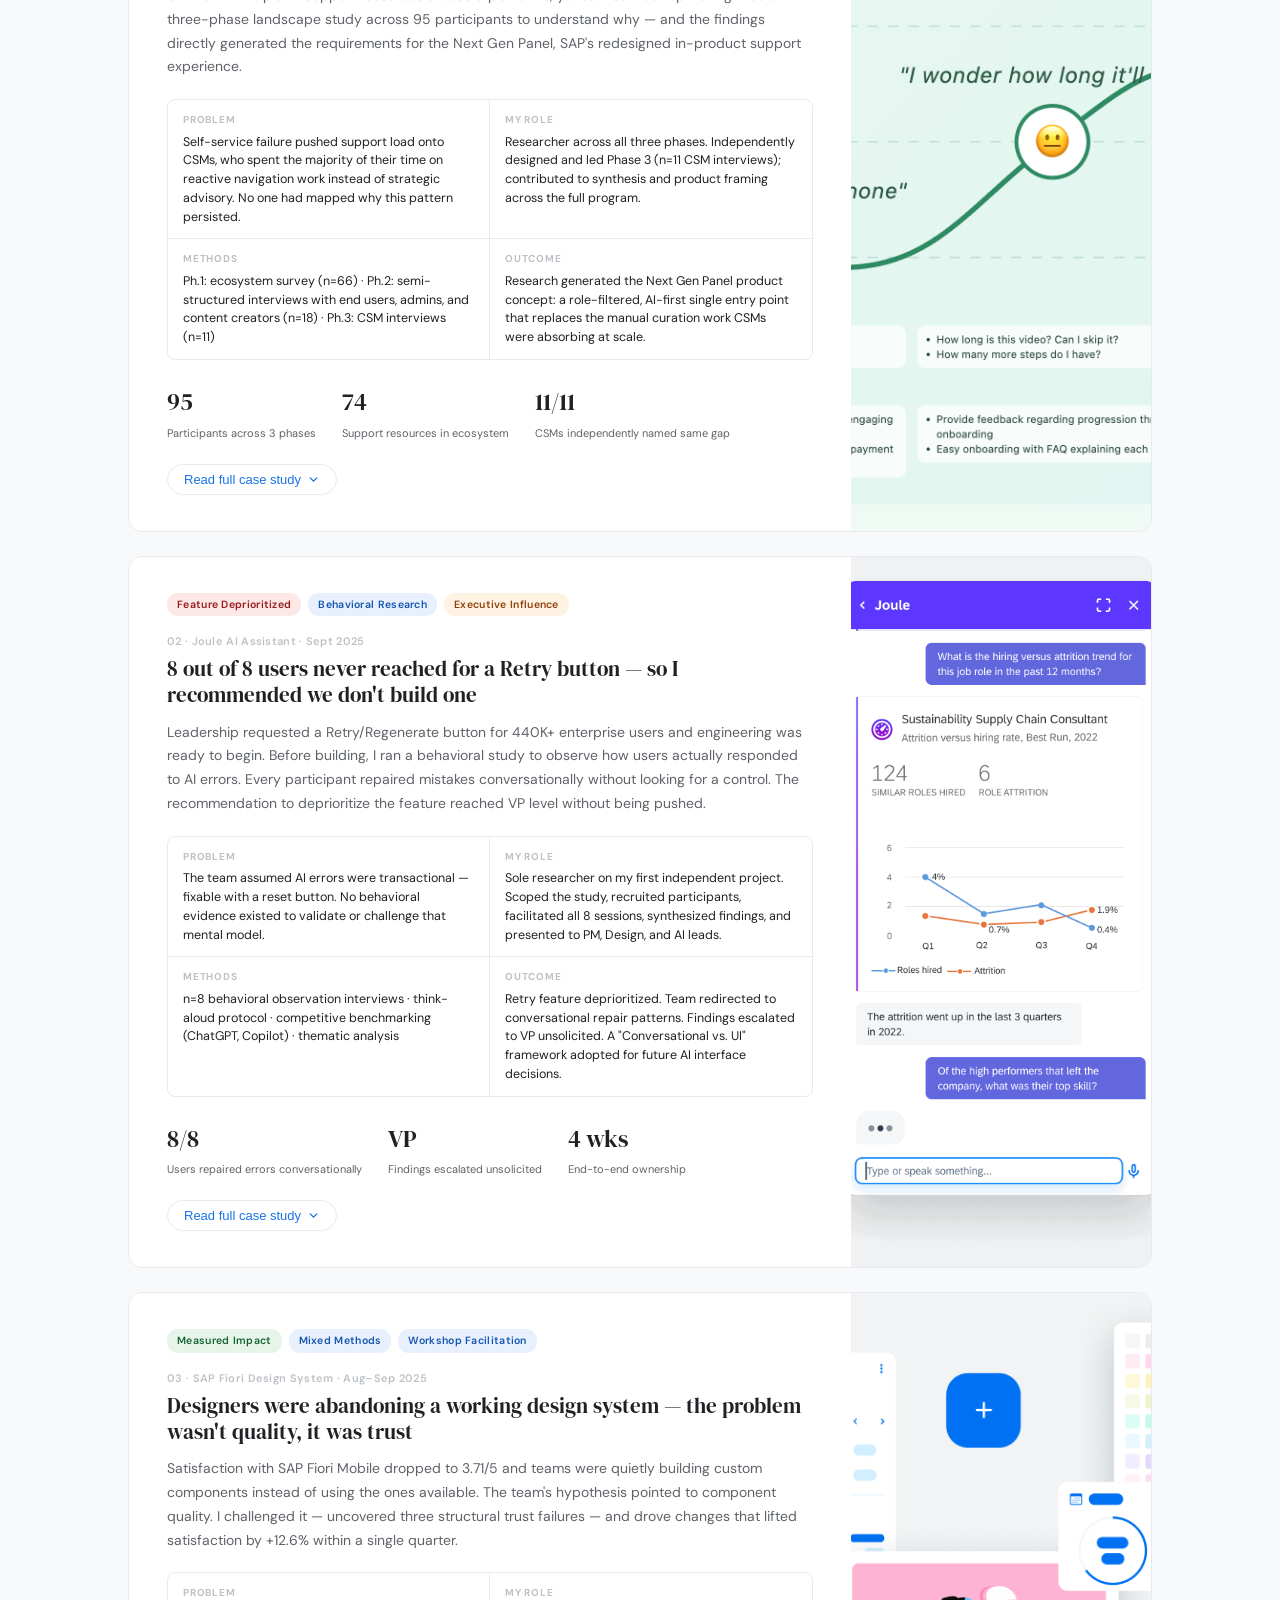
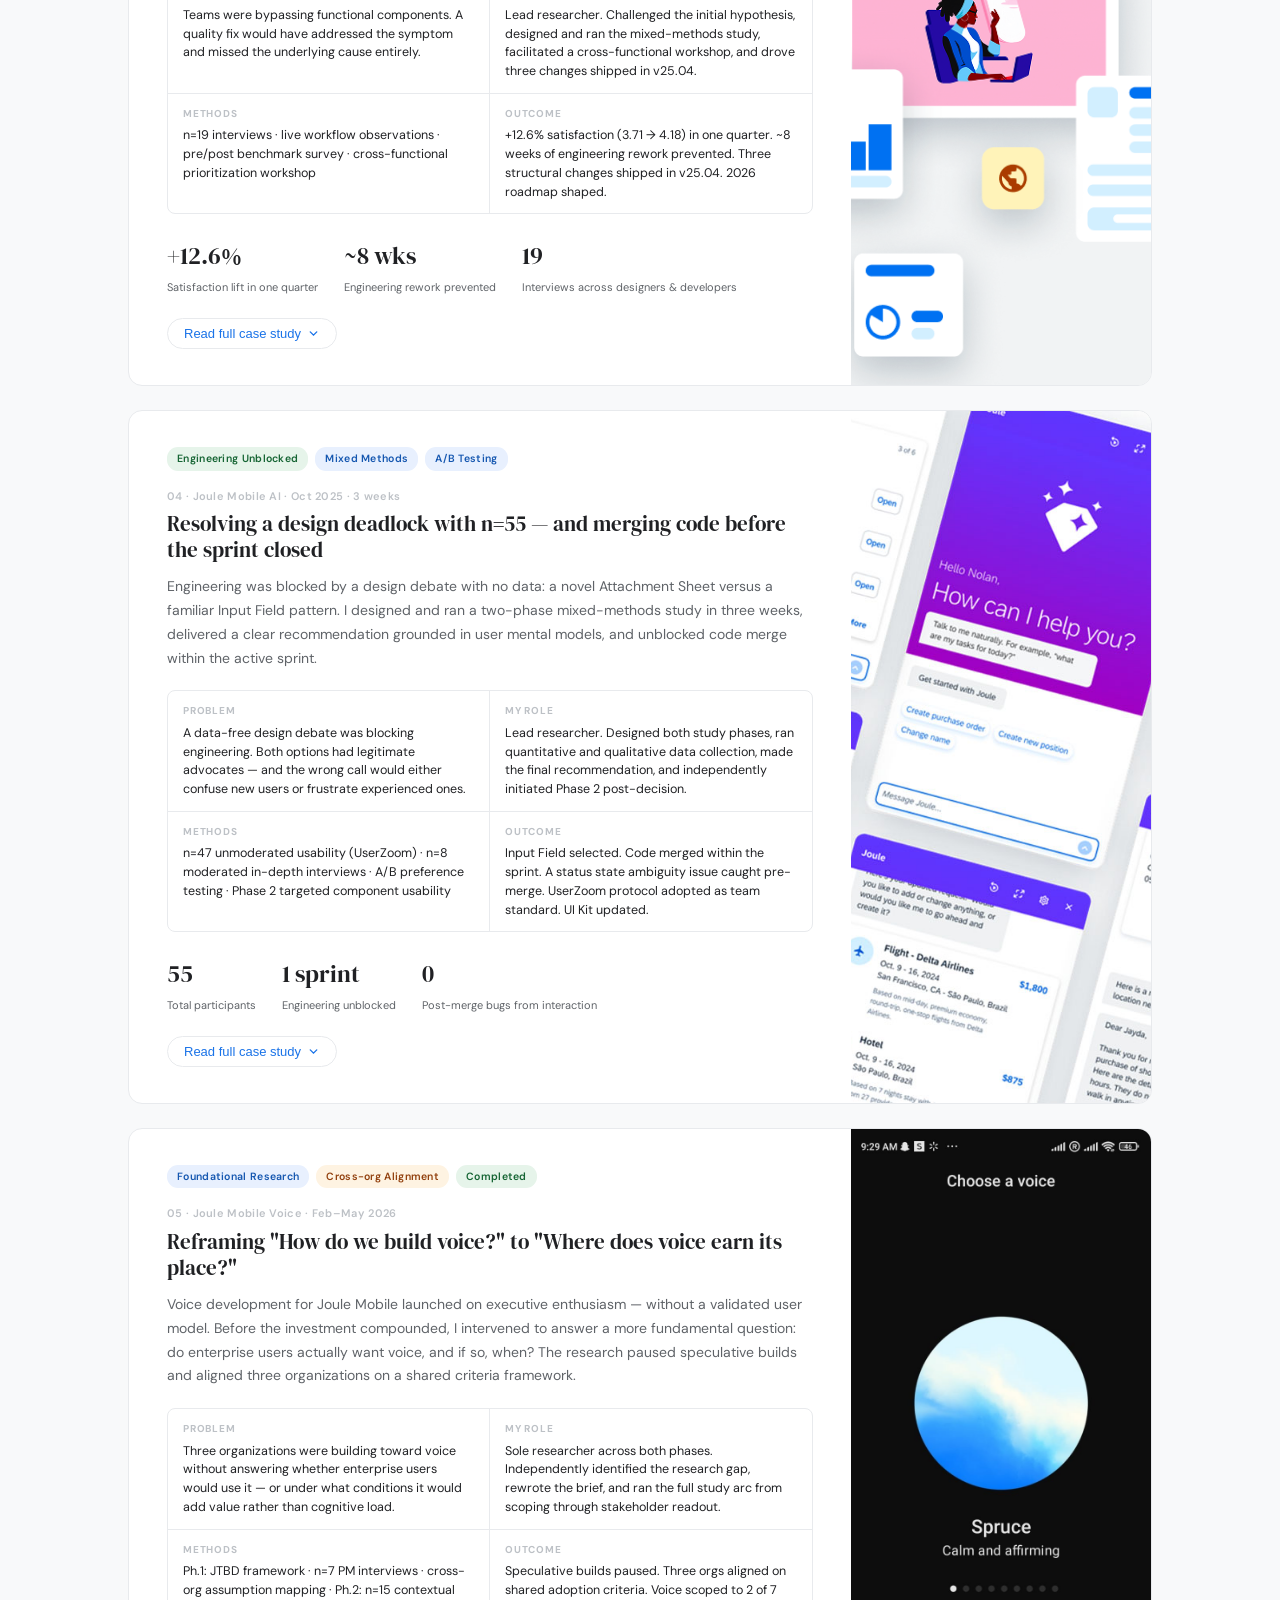
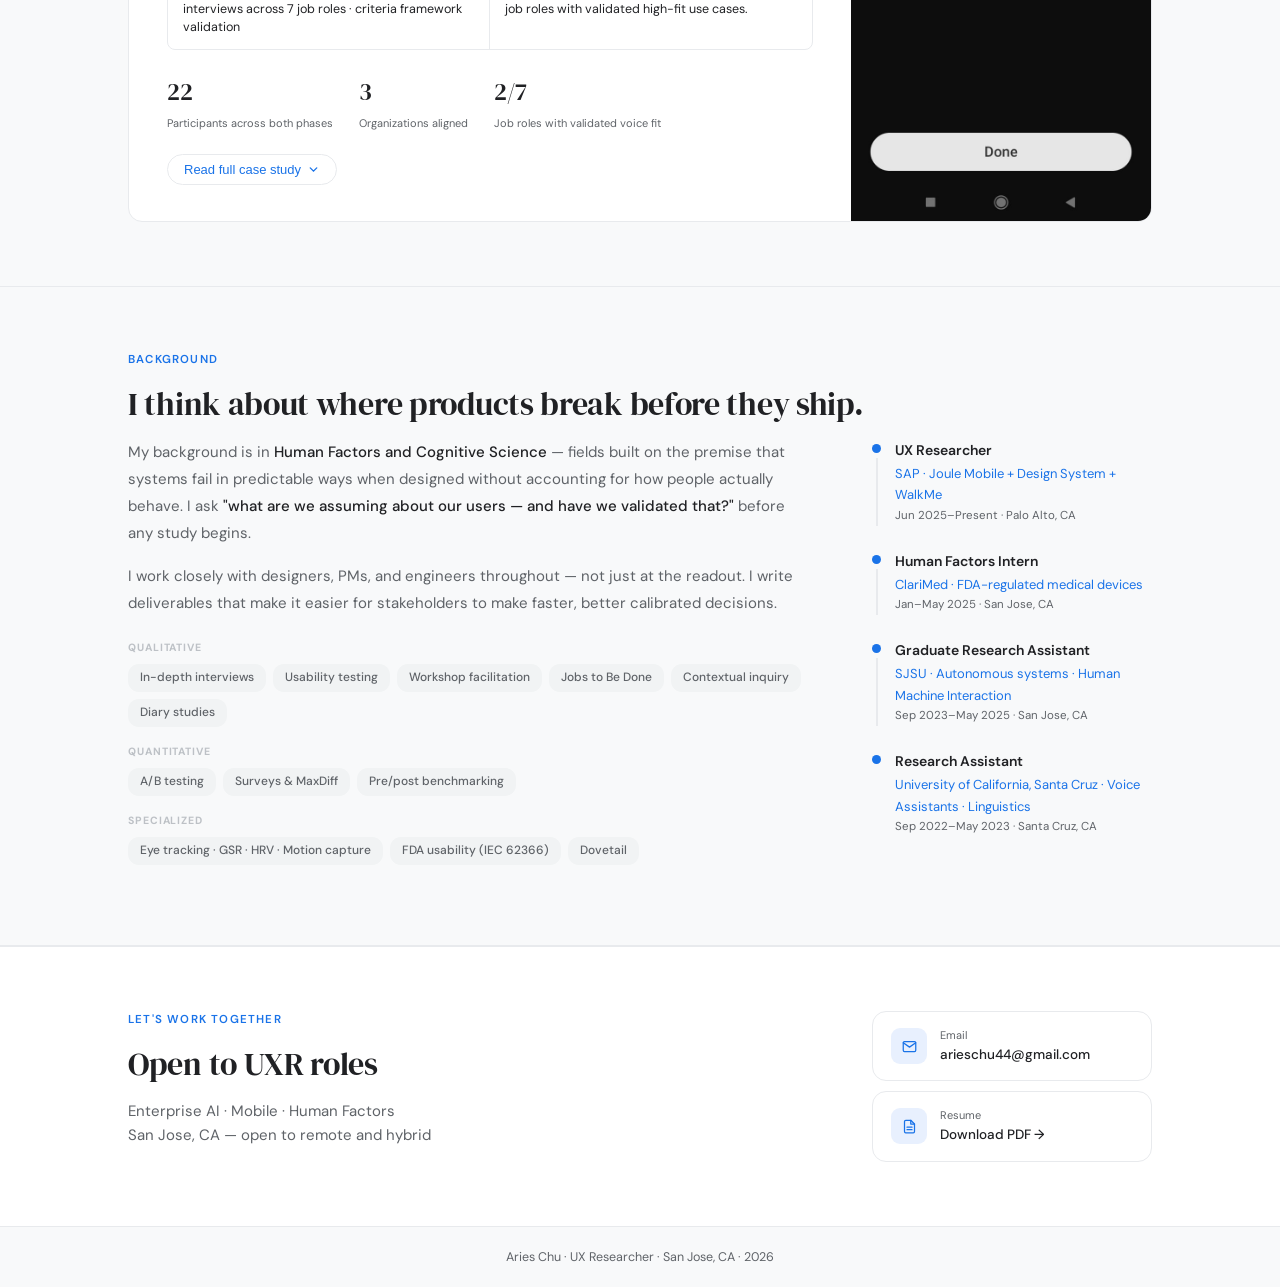
==== commit 7f019884: "Reorder and rewrite all 5 case studies for Google L4 UXR standards Order change: - CS01: SAP Support" ====
--- a/index.html
+++ b/index.html
@@ -1263,819 +1263,150 @@
         <p class="section-sub">Five research interventions at SAP — spanning AI interfaces, design systems, voice strategy, and in-product support — each a different product challenge, stakeholder dynamic, and measurable outcome.</p>
         <div class="cs-list">
 
-            <!-- CS 01 -->
+            <!-- CS 01 - SAP Support Landscape (was CS05) -->
             <div class="cs-card">
                 <div class="cs-top">
                     <div class="cs-body">
-                        <div class="tags"><span class="tag t-blue">Foundational Research</span><span
-                                class="tag t-amber">Cross-org Initiative</span><span class="tag t-green">Completed</span></div>
-                        <div class="cs-num">01 · Joule Mobile · Feb–May 2026</div>
-                        <div class="cs-title">Reframing "How do we build voice?" to "Where does voice earn its place?"
-                        </div>
-                        <div class="cs-hook">Voice development launched without a validated user model. I intervened
-                            before the investment compounded, aligning five orgs on a shared criteria framework before
-                            any user-facing feature shipped.</div>
+                        <div class="tags"><span class="tag t-blue">Generative Research</span><span class="tag t-amber">Multi-Phase</span><span class="tag t-green">Product Direction</span></div>
+                        <div class="cs-num">01 · SAP Help &amp; Support · 2025–2026 · 3 phases</div>
+                        <div class="cs-title">Mapping a broken support ecosystem — and generating the product direction to fix it</div>
+                        <div class="cs-hook">SAP had 74 help and support resources across 5 platforms, yet self-service kept failing. I led a three-phase landscape study across 95 participants to understand why — and the findings directly generated the requirements for the Next Gen Panel, SAP's redesigned in-product support experience.</div>
                         <div class="snapshot">
                             <div class="snap">
                                 <div class="snap-lbl">Problem</div>
-                                <div class="snap-val">Voice development started without answering whether enterprise
-                                    users want voice — or under what conditions.</div>
+                                <div class="snap-val">Self-service failure pushed support load onto CSMs, who spent the majority of their time on reactive navigation work instead of strategic advisory. No one had mapped why this pattern persisted.</div>
                             </div>
                             <div class="snap">
                                 <div class="snap-lbl">My Role</div>
-                                <div class="snap-val">Sole Researcher. Independently identified the gap, rewrote the
-                                    brief, ran cross-org PM interviews.</div>
+                                <div class="snap-val">Researcher across all three phases. Independently designed and led Phase 3 (n=11 CSM interviews); contributed to synthesis and product framing across the full program.</div>
                             </div>
                             <div class="snap">
                                 <div class="snap-lbl">Methods</div>
-                                <div class="snap-val">JTBD framework · n=7 PM interviews · secondary research · workflow
-                                    mapping</div>
+                                <div class="snap-val">Ph.1: ecosystem survey (n=66) · Ph.2: semi-structured interviews with end users, admins, and content creators (n=18) · Ph.3: CSM interviews (n=11)</div>
                             </div>
                             <div class="snap">
                                 <div class="snap-lbl">Outcome</div>
-                                <div class="snap-val">Speculative builds paused. 3 orgs aligned on shared criteria. End-user validation confirmed: voice adoption limited to 2 of 7 job roles studied.</div>
+                                <div class="snap-val">Research generated the Next Gen Panel product concept: a role-filtered, AI-first single entry point that replaces the manual curation work CSMs were absorbing at scale.</div>
                             </div>
                         </div>
                         <div class="cs-metrics">
                             <div>
-                                <div class="cs-mn">22</div>
-                                <div class="cs-ml">Total participants (Ph.1 + Ph.2)</div>
+                                <div class="cs-mn">95</div>
+                                <div class="cs-ml">Participants across 3 phases</div>
                             </div>
                             <div>
-                                <div class="cs-mn">3</div>
-                                <div class="cs-ml">Teams aligned</div>
+                                <div class="cs-mn">74</div>
+                                <div class="cs-ml">Support resources in ecosystem</div>
                             </div>
                             <div>
-                                <div class="cs-mn">2/7</div>
-                                <div class="cs-ml">Job roles where voice earns adoption</div>
-                            </div>
-                        </div>
-                        <button class="exp-btn" onclick="toggle('d1',this)">Read full case study <svg
-                                viewBox="0 0 24 24">
-                                <polyline points="6 9 12 15 18 9" />
-                            </svg></button>
-                    </div>
-                    <div class="cs-img"><img src="pic/1_Z9tcYm-1alsxK9JG_m7Msw.jpg" alt="Voice research strategy" />
-                    </div>
+                                <div class="cs-mn">11/11</div>
+                                <div class="cs-ml">CSMs independently named same gap</div>
+                            </div>
+                        </div>
+                        <button class="exp-btn" onclick="toggle('d1',this)">Read full case study <svg viewBox="0 0 24 24"><polyline points="6 9 12 15 18 9" /></svg></button>
+                    </div>
+                    <div class="cs-img"><img src="pic/userjourney.png" alt="SAP support landscape research" /></div>
                 </div>
                 <div class="cs-detail" id="d1">
                     <div class="cs-detail-inner">
                         <div class="ns">
-                            <div class="ns-h">Why This Research Mattered</div>
-                            <p class="ns-p">SAP's AI-first strategy drove voice development for Joule — serving 400K+
-                                enterprise customers. The team moved from executive enthusiasm straight to engineering,
-                                skipping a foundational question: do enterprise users actually want voice for work
-                                tasks, and when? Without that answer, three orgs were building toward different users
-                                simultaneously.</p>
-                        </div>
-                        <div class="ns">
-                            <div class="ns-h">The Critical Reframe</div>
-                            <div class="reframe">
-                                <div class="rf-box">
-                                    <div class="rf-mark">Original brief</div>
-                                    <div class="rf-text">"How should we build Joule Voice?" — assumes voice is always
-                                        valuable. Leads to feature design.</div>
-                                </div>
-                                <div class="rf-arrow">→</div>
-                                <div class="rf-box after">
-                                    <div class="rf-mark">My reframe</div>
-                                    <div class="rf-text">"Where does voice earn its place in enterprise workflows?" —
-                                        questions the premise. Leads to investment strategy.</div>
-                                </div>
-                            </div>
-                        </div>
-                        <div class="ns">
-                            <div class="ns-h">Research Questions</div>
-                            <ul class="ns-list">
-                                <li>Do enterprise users want to use voice for work tasks — and if so, which tasks and
-                                    under what conditions?</li>
-                                <li>When would a user "hire" voice over touch or keyboard input (JTBD lens)?</li>
-                                <li>Where do AI, Voice, and Mobile org leads contradict each other on who the voice user
-                                    is?</li>
-                            </ul>
-                        </div>
-                        <div class="ns">
-                            <div class="ns-h">Methodology</div>
+                            <div class="ns-h">Context &amp; Research Opportunity</div>
+                            <p class="ns-p">SAP's help and support ecosystem had grown to 74 resources across 5 platforms — but self-service adoption continued to fail. When users hit problems, they either bypassed self-service entirely and contacted their Customer Success Manager (CSM), or attempted self-service once, encountered a poor experience, and never tried again. CSMs were absorbing the navigation burden the product was meant to carry. Before designing a solution, the team needed to understand the full failure landscape.</p>
+                        </div>
+                        <div class="ns">
+                            <div class="ns-h">Research Program</div>
                             <div class="two-col">
                                 <div class="ns-col">
-                                    <h4>Phase 1 — Foundational (complete)</h4>
+                                    <h4>Phase 1 — Ecosystem mapping (n=66, survey)</h4>
                                     <ul class="ns-list">
-                                        <li>n=7 PM stakeholder interviews across all SAP mobile apps</li>
-                                        <li>JTBD framework: "When would a user hire voice?"</li>
-                                        <li>Cross-org assumption mapping to surface contradictions</li>
-                                        <li>Thematic analysis + workflow mapping</li>
+                                        <li>Catalogued 74 resources across 5 platforms and 6 resource types</li>
+                                        <li>Quantified the awareness-to-use gap: high awareness did not produce adoption</li>
+                                        <li>End users knew an average of 3 resources; admins averaged 7+</li>
+                                        <li>Established a behavioral baseline before any qualitative data collection</li>
                                     </ul>
                                 </div>
                                 <div class="ns-col">
-                                    <h4>Phase 2 — End-user Validation (complete)</h4>
+                                    <h4>Phase 2 — User interviews (n=18, end users / admins / content creators)</h4>
                                     <ul class="ns-list">
-                                        <li>n=15 end-user interviews across 7 job roles in field context scenarios</li>
-                                        <li>Contextual inquiry: hands-occupied simulation and screen-free workflow tasks</li>
-                                        <li>Criteria framework validated — voice earned adoption in 2 of 7 roles (field technician, warehouse operator)</li>
-                                        <li>Remaining 5 roles cited switching cost and multi-intent complexity as disqualifying</li>
+                                        <li>45-min semi-structured sessions: resolving a real problem, learning journey, and ideal future state</li>
+                                        <li>Identified 4 distinct entry triggers: error/blockage, onboarding, skill growth, content creation</li>
+                                        <li>Mapped two divergent support paths: direct-to-human (8/18) vs. self-service first (10/18)</li>
+                                        <li>14 of 18 participants independently named AI as their near-ideal support model</li>
                                     </ul>
                                 </div>
                             </div>
-                        </div>
-                        <div class="ns">
-                            <div class="ns-h">Key Insights</div>
-                            <div class="insight-list">
-                                <div class="insight">
-                                    <div class="in-num">1</div>
-                                    <div>
-                                        <div class="in-title">Voice is situational, not universal</div>
-                                        <div class="in-body">High value only in hands occupied, single intent moments —
-                                            like a field tech logging a status update. Complex multistep workflows add
-                                            cognitive load instead of reducing it.</div>
-                                    </div>
-                                </div>
-                                <div class="insight">
-                                    <div class="in-num">2</div>
-                                    <div>
-                                        <div class="in-title">Cognitive load matters more than privacy</div>
-                                        <div class="in-body">Consumer voice literature predicted privacy as the top
-                                            barrier. Enterprise users named cognitive load and workflow complexity
-                                            instead — requiring a midstudy recalibration that reframed the product
-                                            risk.</div>
-                                    </div>
-                                </div>
-                                <div class="insight">
-                                    <div class="in-num">3</div>
-                                    <div>
-                                        <div class="in-title">Three orgs held contradictory user assumptions</div>
-                                        <div class="in-body">AI, Voice, and Mobile leads each had a different mental
-                                            model of who would use voice and why. Without surfacing these
-                                            contradictions, features would have been optimized for three incompatible
-                                            users at once.</div>
-                                    </div>
-                                </div>
-                            </div>
-                        </div>
-                        <div class="ns">
-                            <div class="ns-h">Stakeholder Management</div>
-                            <div class="sth">
-                                <div class="sth-lbl">The challenge</div>
-                                <div class="sth-text">Executive enthusiasm and competitive pressure were the driving
-                                    forces — not user evidence. Challenging the brief without a completed study required
-                                    framing the intervention as investment risk mitigation, not research gatekeeping.
-                                </div>
-                            </div>
-                            <ul class="ns-list">
-                                <li>Rewrote the brief independently — not assigned to question the roadmap</li>
-                                <li>Built a shared criteria framework adopted by AI, Voice, and Mobile leads</li>
-                                <li>Shifted leadership framing from "innovation signal" to "investment risk mitigation"
-                                </li>
-                            </ul>
-                        </div>
-                        <div class="ns">
-                            <div class="ns-h">Impact</div>
-                            <div class="impact-chips"><span class="ic">Speculative voice builds paused</span><span
-                                    class="ic">3 orgs aligned on shared criteria</span><span class="ic">Roadmap framing
-                                    shifted to strategy</span><span class="ic">Voice scoped to 2 high-fit job roles</span></div>
-                        </div>
-                        <div class="ns">
-                            <div class="ns-h">What I'd Do Differently</div>
-                            <div class="reflect">
-                                <div class="reflect-title">Start with a cross-org assumption workshop, not individual PM
-                                    interviews</div>
-                                <div class="reflect-body">The contradictions between orgs emerged gradually. A
-                                    structured assumption mapping session with all three org leads at the outset would
-                                    have surfaced conflicts faster and made the reframe easier to socialize.</div>
-                            </div>
-                        </div>
-                    </div>
-                </div>
-            </div>
-
-            <!-- CS 02 -->
-            <div class="cs-card">
-                <div class="cs-top">
-                    <div class="cs-body">
-                        <div class="tags"><span class="tag t-green">Measured Impact</span><span class="tag t-blue">Mixed
-                                Methods</span><span class="tag t-blue">Workshop Facilitation</span></div>
-                        <div class="cs-num">02 · Fiori Design System · Aug–Sep 2025</div>
-                        <div class="cs-title">Diagnosing a trust crisis disguised as a component quality problem</div>
-                        <div class="cs-hook">Satisfaction dropped to 3.71/5. Teams were quietly abandoning a working
-                            design system. The hypothesis pointed to quality. I challenged it — found three structural
-                            trust failures — and drove changes that lifted satisfaction by +12.6% in one quarter.</div>
-                        <div class="snapshot">
-                            <div class="snap">
-                                <div class="snap-lbl">Problem</div>
-                                <div class="snap-val">Teams were bypassing working components. A quality fix would have
-                                    missed the real cause entirely.</div>
-                            </div>
-                            <div class="snap">
-                                <div class="snap-lbl">My Role</div>
-                                <div class="snap-val">Lead Researcher. Challenged hypothesis, mixed-methods study,
-                                    facilitated cross-functional workshop, drove v25.04 changes.</div>
-                            </div>
-                            <div class="snap">
-                                <div class="snap-lbl">Methods</div>
-                                <div class="snap-val">n=19 interviews · live workflow audits · pre/post survey ·
-                                    cross-functional workshop</div>
-                            </div>
-                            <div class="snap">
-                                <div class="snap-lbl">Outcome</div>
-                                <div class="snap-val">+12.6% satisfaction (3.71→4.18). ~8 weeks engineering saved. 3
-                                    changes shipped in v25.04. 2026 roadmap shaped.</div>
-                            </div>
-                        </div>
-                        <div class="cs-metrics">
-                            <div>
-                                <div class="cs-mn">+12.6%</div>
-                                <div class="cs-ml">Satisfaction lift</div>
-                            </div>
-                            <div>
-                                <div class="cs-mn">~8 wks</div>
-                                <div class="cs-ml">Engineering saved</div>
-                            </div>
-                            <div>
-                                <div class="cs-mn">19</div>
-                                <div class="cs-ml">Interviews + workshop</div>
-                            </div>
-                        </div>
-                        <button class="exp-btn" onclick="toggle('d2',this)">Read full case study <svg
-                                viewBox="0 0 24 24">
-                                <polyline points="6 9 12 15 18 9" />
-                            </svg></button>
-                    </div>
-                    <div class="cs-img"><img src="pic/visualFoundationImg.834e09a36611bd5c921d.png"
-                            alt="Design system research" /></div>
-                </div>
-                <div class="cs-detail" id="d2">
-                    <div class="cs-detail-inner">
-                        <div class="ns">
-                            <div class="ns-h">Why This Research Mattered</div>
-                            <p class="ns-p">600+ internal designers depended on SAP Fiori Mobile. When satisfaction
-                                dropped and teams began quietly building custom components, the instinct was to fix
-                                quality. But teams were bypassing components that worked fine, a behavioral signal that
-                                pointed to something structural, not technical.</p>
-                        </div>
-                        <div class="ns">
-                            <div class="ns-h">The Critical Reframe</div>
-                            <div class="reframe">
-                                <div class="rf-box">
-                                    <div class="rf-mark">Team's hypothesis</div>
-                                    <div class="rf-text">"The components have quality issues — fix them and adoption
-                                        returns."</div>
-                                </div>
-                                <div class="rf-arrow">→</div>
-                                <div class="rf-box after">
-                                    <div class="rf-mark">My research question</div>
-                                    <div class="rf-text">"Why do teams feel unsafe relying on this system — and on which
-                                        dimensions does trust break down?"</div>
-                                </div>
-                            </div>
-                        </div>
-                        <div class="ns">
-                            <div class="ns-h">Key Insights</div>
-                            <div class="insight-list">
-                                <div class="insight">
-                                    <div class="in-num">1</div>
-                                    <div>
-                                        <div class="in-title">Conflicting authority sources doubled design time</div>
-                                        <div class="in-body">SAP guidelines contradicted Apple HIG and Material Design.
-                                            Every component decision required external validation. Teams weren't
-                                            avoiding bad components — they were avoiding a system that couldn't tell
-                                            them what "correct" meant.</div>
-                                    </div>
-                                </div>
-                                <div class="insight">
-                                    <div class="in-num">2</div>
-                                    <div>
-                                        <div class="in-title">Rigid components created a debt spiral teams couldn't exit
-                                        </div>
-                                        <div class="in-body">Customization required detachment → detachment lost future
-                                            updates → teams built custom → debt compounded every release. The system's
-                                            rigidity was manufacturing the abandonment it suffered from.</div>
-                                    </div>
-                                </div>
-                                <div class="insight">
-                                    <div class="in-num">3</div>
-                                    <div>
-                                        <div class="in-title">Legal anxiety about accessibility drove worse
-                                            accessibility outcomes</div>
-                                        <div class="in-body">Developers couldn't verify WCAG compliance, so they built
-                                            custom "safe" components — even though those builds were objectively worse.
-                                            Fear of the unknown outweighed the known risk.</div>
-                                    </div>
-                                </div>
-                            </div>
-                        </div>
-                        <div class="quote">
-                            <p>"Sometimes I spend more time figuring out which component to use than actually
-                                designing."</p><cite>— Internal designer, live workflow audit session</cite>
-                        </div>
-                        <div class="ns">
-                            <div class="ns-h">Stakeholder Management</div>
-                            <div class="sth">
-                                <div class="sth-lbl">The challenge</div>
-                                <div class="sth-text">The team had already formed a strong quality hypothesis. Shifting
-                                    them to "investigate trust" required presenting behavioral evidence — teams avoiding
-                                    working components — as a signal that demanded a completely different research
-                                    frame.</div>
-                            </div>
-                            <ul class="ns-list">
-                                <li>Facilitated cross functional workshop — buy in built through coprioritization, not
-                                    presentation</li>
-                                <li>Interviewed designers and developers separately to surface role specific trust
-                                    failures</li>
-                                <li>Framed each root cause as structural, not blame, assigning, to reduce defensiveness
-                                </li>
-                            </ul>
-                        </div>
-                        <div class="ns">
-                            <div class="ns-h">Changes Shipped in v25.04</div>
-                            <ul class="ns-list">
-                                <li>Comparison tables showing where SAP intentionally diverges from Apple/Android — and
-                                    the documented rationale</li>
-                                <li>Flexible component variants with documented customization zones — adapt without
-                                    detaching</li>
-                                <li>Screenreader annotations integrated into every component spec — removing
-                                    accessibility ambiguity</li>
-                            </ul>
-                        </div>
-                        <div class="ns">
-                            <div class="ns-h">Impact</div>
-                            <div class="impact-chips"><span class="ic">+12.6% satisfaction in one quarter</span><span
-                                    class="ic">~8 weeks engineering rework prevented</span><span class="ic">3 structural
-                                    changes in v25.04</span><span class="ic">2026 roadmap shaped</span></div>
-                        </div>
-                        <div class="ns">
-                            <div class="ns-h">What I'd Do Differently</div>
-                            <div class="reflect">
-                                <div class="reflect-title">Run a diary study to catch abandonment decisions in real time
-                                </div>
-                                <div class="reflect-body">Workflow audits captured a snapshot. A short diary study (1–2
-                                    weeks) would have revealed when teams made the detachment decision as it happened,
-                                    not reconstructed after the fact, sharpening the causal chain.</div>
-                            </div>
-                        </div>
-                    </div>
-                </div>
-            </div>
-
-            <!-- CS 03 -->
-            <div class="cs-card">
-                <div class="cs-top">
-                    <div class="cs-body">
-                        <div class="tags"><span class="tag t-red">Stop-Ship Decision</span><span
-                                class="tag t-blue">Behavioral Research</span><span class="tag t-amber">Executive
-                                Influence</span></div>
-                        <div class="cs-num">03 · Joule AI Assistant · Sept 2025</div>
-                        <div class="cs-title">8 out of 8 users never touched the Retry button — so we didn't ship one
-                        </div>
-                        <div class="cs-hook">Leadership requested a Retry/Regenerate button for 440K+ enterprise users.
-                            Engineering was staged to begin. I ran 8 behavioral interviews first, found every user
-                            repaired AI errors conversationally, and recommended deprioritizing. The deck reached VP
-                            without being pushed.</div>
-                        <div class="snapshot">
-                            <div class="snap">
-                                <div class="snap-lbl">Problem</div>
-                                <div class="snap-val">Leadership assumed AI errors were transactional — something a
-                                    button could fix. No behavioral evidence supported that mental model.</div>
-                            </div>
-                            <div class="snap">
-                                <div class="snap-lbl">My Role</div>
-                                <div class="snap-val">Sole Researcher (first independent project). Designed study,
-                                    recruited, ran all 8 sessions, synthesized, delivered to PM/Design/AI leads.</div>
-                            </div>
-                            <div class="snap">
-                                <div class="snap-lbl">Methods</div>
-                                <div class="snap-val">n=8 behavioral interviews · ChatGPT/Copilot benchmarking · natural
-                                    repair observation · thematic analysis</div>
-                            </div>
-                            <div class="snap">
-                                <div class="snap-lbl">Outcome</div>
-                                <div class="snap-val">Feature deprioritized. Team redirected to conversational repair.
-                                    VP escalation (unsolicited). Framework adopted for future AI interface decisions.
-                                </div>
-                            </div>
-                        </div>
-                        <div class="cs-metrics">
-                            <div>
-                                <div class="cs-mn">8/8</div>
-                                <div class="cs-ml">Users repaired conversationally</div>
-                            </div>
-                            <div>
-                                <div class="cs-mn">VP</div>
-                                <div class="cs-ml">Deck escalated (unsolicited)</div>
-                            </div>
-                            <div>
-                                <div class="cs-mn">4 wks</div>
-                                <div class="cs-ml">End to end ownership</div>
-                            </div>
-                        </div>
-                        <button class="exp-btn" onclick="toggle('d3',this)">Read full case study <svg
-                                viewBox="0 0 24 24">
-                                <polyline points="6 9 12 15 18 9" />
-                            </svg></button>
-                    </div>
-                    <div class="cs-img"><img src="pic/Joule-Hiring.Attrition-Trends.png" alt="AI error repair research"
-                            style="object-position:top" /></div>
-                </div>
-                <div class="cs-detail" id="d3">
-                    <div class="cs-detail-inner">
-                        <div class="ns">
-                            <div class="ns-h">Why I Rejected a Survey</div>
-                            <p class="ns-p">A survey asking "would you use a Retry button?" returns false signal —
-                                people say yes to features in isolation. I needed to observe natural repair behavior
-                                with no prompting: what users actually do when AI misses the mark. Behavioral
-                                observation was the only method that could surface the real mental model.</p>
-                        </div>
-                        <div class="ns">
-                            <div class="ns-h">Key Insights</div>
-                            <div class="insight-list">
-                                <div class="insight">
-                                    <div class="in-num">1</div>
-                                    <div>
-                                        <div class="in-title">Enterprise users treat AI correction as collaborative
-                                            exploration, not mechanical repair</div>
-                                        <div class="in-body">All 8 participants immediately rephrased their prompt when
-                                            AI missed. None looked for a button. Users experience correction as an
-                                            iterative dialogue — not a transaction a reset can fix.</div>
-                                    </div>
-                                </div>
-                                <div class="insight">
-                                    <div class="in-num">2</div>
-                                    <div>
-                                        <div class="in-title">Users couldn't distinguish Retry from Regenerate — even
-                                            when prompted</div>
-                                        <div class="in-body">The conceptual distinction that seemed obvious to engineers
-                                            was invisible to users midtask. The label debate was solving the wrong
-                                            problem.</div>
-                                    </div>
-                                </div>
-                                <div class="insight">
-                                    <div class="in-num">3</div>
-                                    <div>
-                                        <div class="in-title">Users wanted transparency and control — not a reset button
-                                        </div>
-                                        <div class="in-body">Side by side response comparisons, tone adjustment
-                                            controls, visibility into why a response changed — these matched the
-                                            conversational repair model users already used naturally.</div>
-                                    </div>
-                                </div>
-                            </div>
-                        </div>
-                        <div class="quote">
-                            <p>"I don't know sometimes what exactly I'm looking for, I'm figuring out the journey along
-                                the way."</p><cite>— Enterprise user, describing AI error repair behavior</cite>
-                        </div>
-                        <div class="ns">
-                            <div class="ns-h">Stakeholder Management</div>
-                            <div class="sth">
-                                <div class="sth-lbl">The challenge</div>
-                                <div class="sth-text">The request came from leadership with direction already implied.
-                                    Recommending "don't build this" required behavioral evidence to be airtight — the
-                                    burden of proof for stopping a feature is higher than the burden for shaping one.
-                                </div>
-                            </div>
-                            <ul class="ns-list">
-                                <li>Framed around behavior, not opinion — "8/8 repaired conversationally" is harder to
-                                    dismiss</li>
-                                <li>Benchmarked against ChatGPT and Copilot to show the pattern holds across AI contexts
-                                </li>
-                                <li>VP escalation was unsolicited — triggered by stakeholders who shared the deck upward
-                                </li>
-                            </ul>
-                        </div>
-                        <div class="ns">
-                            <div class="ns-h">Product Implication</div>
-                            <p class="ns-p">This reframed the design challenge from "how should the button be labeled?"
-                                to "when should the system acknowledge that users are guiding it conversationally?" The
-                                "Conversational vs. UI" framework now screens future AI interface decisions.</p>
-                        </div>
-                        <div class="ns">
-                            <div class="ns-h">Impact</div>
-                            <div class="impact-chips"><span class="ic">Retry feature deprioritized</span><span
-                                    class="ic">Team redirected to conversational repair</span><span class="ic">VP
-                                    escalation (unsolicited)</span><span class="ic">"Conversational vs. UI" framework
-                                    adopted</span></div>
-                        </div>
-                        <div class="ns">
-                            <div class="ns-h">What I'd Do Differently</div>
-                            <div class="reflect">
-                                <div class="reflect-title">Add a prototype phase to validate the alternative patterns
-                                </div>
-                                <div class="reflect-body">The study was strong at disconfirming the Retry button, but
-                                    weaker at validating alternatives. A second phase testing tone controls and response
-                                    comparison UIs would have turned "don't build X" into "build Y instead."</div>
-                            </div>
-                        </div>
-                    </div>
-                </div>
-            </div>
-
-            <!-- CS 04 -->
-            <div class="cs-card">
-                <div class="cs-top">
-                    <div class="cs-body">
-                        <div class="tags"><span class="tag t-green">Engineering Unblocked</span><span
-                                class="tag t-blue">Mixed Methods</span><span class="tag t-blue">A/B Testing</span></div>
-                        <div class="cs-num">04 · Joule Mobile AI · Oct 2025 · 3 weeks</div>
-                        <div class="cs-title">Breaking a design deadlock with n=55 — and merging code before the sprint
-                            closed</div>
-                        <div class="cs-hook">Engineering was blocked by a data free design debate: novel Attachment
-                            Sheet vs. familiar Input Field. I ran a mixed-methods triangulation study in three weeks and
-                            delivered a recommendation that merged code within the active sprint.</div>
-                        <div class="snapshot">
-                            <div class="snap">
-                                <div class="snap-lbl">Problem</div>
-                                <div class="snap-val">Design debate with no data blocked engineering. Wrong call would
-                                    either confuse new users or frustrate power users.</div>
-                            </div>
-                            <div class="snap">
-                                <div class="snap-lbl">My Role</div>
-                                <div class="snap-val">Lead Researcher. Designed both study phases, ran quant + qual,
-                                    made recommendation, initiated Phase 2 independently.</div>
-                            </div>
-                            <div class="snap">
-                                <div class="snap-lbl">Methods</div>
-                                <div class="snap-val">n=47 unmoderated (UserZoom) · n=8 moderated IDIs · A/B preference
-                                    · Phase 2 targeted usability</div>
-                            </div>
-                            <div class="snap">
-                                <div class="snap-lbl">Outcome</div>
-                                <div class="snap-val">Design B greenlit. Code merged in sprint. Status ambiguity caught
-                                    pre-merge. UserZoom protocol adopted as team standard.</div>
-                            </div>
-                        </div>
-                        <div class="cs-metrics">
-                            <div>
-                                <div class="cs-mn">55</div>
-                                <div class="cs-ml">Total participants</div>
-                            </div>
-                            <div>
-                                <div class="cs-mn">1 sprint</div>
-                                <div class="cs-ml">Engineering unblocked</div>
-                            </div>
-                            <div>
-                                <div class="cs-mn">0</div>
-                                <div class="cs-ml">Bugs from Status ambiguity</div>
-                            </div>
-                        </div>
-                        <button class="exp-btn" onclick="toggle('d4',this)">Read full case study <svg
-                                viewBox="0 0 24 24">
-                                <polyline points="6 9 12 15 18 9" />
-                            </svg></button>
-                    </div>
-                    <div class="cs-img"><img src="pic/sap-joule.jpg" alt="Mobile attachment research" /></div>
-                </div>
-                <div class="cs-detail" id="d4">
-                    <div class="cs-detail-inner">
-                        <div class="ns">
-                            <div class="ns-h">Why This Research Mattered</div>
-                            <p class="ns-p">Both design options had logical advocates and no data. A wrong call carried
-                                real costs: confused new users increase support load; frustrated power users increase
-                                churn. The team needed an impartial data partner — not a tiebreaker with an opinion.</p>
-                        </div>
-                        <div class="ns">
-                            <div class="ns-h">Methodology</div>
-                            <div class="two-col">
-                                <div class="ns-col">
-                                    <h4>Phase 1 — Concept evaluation</h4>
-                                    <ul class="ns-list">
-                                        <li>n=47 unmoderated (UserZoom): task success + time on task at scale</li>
-                                        <li>n=8 moderated IDIs: mental models and the "why" behind the numbers</li>
-                                        <li>A/B preference: directional signal from qual findings</li>
-                                        <li>Quant first — gave both camps behavioral baselines before qual entered the
-                                            conversation</li>
-                                    </ul>
-                                </div>
-                                <div class="ns-col">
-                                    <h4>Phase 2 — Component validation (self initiated)</h4>
-                                    <ul class="ns-list">
-                                        <li>Targeted usability on Attachment Cell Form postdecision</li>
-                                        <li>Identified Status state ambiguity: users couldn't tell if a file was
-                                            uploading, processing, or ready</li>
-                                        <li>UI refined before code merge — not discovered in production</li>
-                                        <li>Formal Change Request initiated; UI Kit updated</li>
-                                    </ul>
-                                </div>
-                            </div>
-                        </div>
-                        <div class="ns">
-                            <div class="ns-h">Key Insights</div>
-                            <div class="insight-list">
-                                <div class="insight">
-                                    <div class="in-num">1</div>
-                                    <div>
-                                        <div class="in-title">Quantitative parity shifted the decision to cognitive load
-                                            strategy</div>
-                                        <div class="in-body">No significant difference in task success or time on task.
-                                            Without a performance advantage, the decision rested on which design imposed
-                                            lower cognitive burden — meaning qualitative data drove the recommendation.
-                                        </div>
-                                    </div>
-                                </div>
-                                <div class="insight">
-                                    <div class="in-num">2</div>
-                                    <div>
-                                        <div class="in-title">8/8 moderated users recognized the Input Field pattern
-                                            immediately</div>
-                                        <div class="in-body">Enterprise users had already built a mental model from
-                                            ChatGPT and Copilot. Leveraging an existing mental model reduces adoption
-                                            friction — especially critical in enterprise where training time is
-                                            constrained.</div>
-                                    </div>
-                                </div>
-                                <div class="insight">
-                                    <div class="in-num">3</div>
-                                    <div>
-                                        <div class="in-title">Status state ambiguity was invisible until Phase 2</div>
-                                        <div class="in-body">Users couldn't tell whether a file was uploading,
-                                            processing, or ready. This only emerged through targeted component testing —
-                                            demonstrating the value of following a finding downstream past the decision
-                                            point.</div>
-                                    </div>
-                                </div>
-                            </div>
-                        </div>
-                        <div class="quote">
-                            <p>"I mean, ChatGPT operates the same way. It literally looks like this."</p><cite>—
-                                Enterprise user, recognizing the Input Field pattern on first exposure</cite>
-                        </div>
-                        <div class="ns">
-                            <div class="ns-h">Stakeholder Management</div>
-                            <div class="sth">
-                                <div class="sth-lbl">The challenge</div>
-                                <div class="sth-text">Both design camps had advocates with competing conviction.
-                                    Positioning myself as an impartial data partner — not an arbiter with a preference —
-                                    was a deliberate stakeholder choice. Quant-first sequencing reduced advocacy driven
-                                    interpretation of qualitative findings.</div>
-                            </div>
-                        </div>
-                        <div class="ns">
-                            <div class="ns-h">Impact</div>
-                            <div class="impact-chips"><span class="ic">Design B greenlit, code merged in
-                                    sprint</span><span class="ic">0 bugs from attachment interaction</span><span
-                                    class="ic">Status ambiguity caught premerge</span><span class="ic">UserZoom
-                                    protocol adopted as team standard</span><span class="ic">UI Kit updated via formal
-                                    Change Request</span></div>
-                        </div>
-                        <div class="ns">
-                            <div class="ns-h">What I'd Do Differently</div>
-                            <div class="reflect">
-                                <div class="reflect-title">Run Phase 2 in parallel — not sequentially</div>
-                                <div class="reflect-body">Running component validation after the design decision
-                                    introduced a small delay. In a faster sprint, that gap creates risk. Running Phase 2
-                                    as a parallel track would have surfaced the Status ambiguity earlier and given
-                                    designers more runway before code freeze.</div>
-                            </div>
-                        </div>
-                    </div>
-                </div>
-            </div>
-
-            <!-- CS 05 -->
-            <div class="cs-card">
-                <div class="cs-top">
-                    <div class="cs-body">
-                        <div class="tags"><span class="tag t-blue">Generative Research</span><span
-                                class="tag t-amber">Multi-Phase</span><span class="tag t-green">Product Direction</span></div>
-                        <div class="cs-num">05 · SAP Help &amp; Support · 2025–2026 · 3 phases</div>
-                        <div class="cs-title">The CSM was acting as the navigation layer the product should provide — a three-phase landscape study that generated the Next Gen Panel</div>
-                        <div class="cs-hook">SAP had 74 help and support resources across 5 platforms. No one — including experienced CSMs — could navigate them. I ran a three-phase landscape study across 95 participants that diagnosed why self-service consistently failed and defined the design requirements that became the Next Gen Panel.</div>
-                        <div class="snapshot">
-                            <div class="snap">
-                                <div class="snap-lbl">Problem</div>
-                                <div class="snap-val">Self-service failure pushed support load onto CSMs, who spent 60% of their time on reactive escalation work instead of strategic advisory. No one had mapped why this kept happening.</div>
-                            </div>
-                            <div class="snap">
-                                <div class="snap-lbl">My Role</div>
-                                <div class="snap-val">Researcher across all three phases. Designed and ran Phase 3 (CSM interviews) independently; contributed to synthesis and product framing across the full arc.</div>
-                            </div>
-                            <div class="snap">
-                                <div class="snap-lbl">Methods</div>
-                                <div class="snap-val">Ph.1: preliminary research + survey (n=66) · Ph.2: semi-structured interviews, end users/admins/content creators (n=18) · Ph.3: CSM interviews (n=11)</div>
-                            </div>
-                            <div class="snap">
-                                <div class="snap-lbl">Outcome</div>
-                                <div class="snap-val">Research directly generated the Next Gen Panel product concept: a role-filtered, AI-first single entry point that automates the curation work CSMs were doing manually.</div>
-                            </div>
-                        </div>
-                        <div class="cs-metrics">
-                            <div>
-                                <div class="cs-mn">95</div>
-                                <div class="cs-ml">Total participants across 3 phases</div>
-                            </div>
-                            <div>
-                                <div class="cs-mn">74</div>
-                                <div class="cs-ml">Support resources in SAP ecosystem</div>
-                            </div>
-                            <div>
-                                <div class="cs-mn">11/11</div>
-                                <div class="cs-ml">CSMs named a one-stop shop unprompted</div>
-                            </div>
-                        </div>
-                        <button class="exp-btn" onclick="toggle('d5',this)">Read full case study <svg
-                                viewBox="0 0 24 24">
-                                <polyline points="6 9 12 15 18 9" />
-                            </svg></button>
-                    </div>
-                    <div class="cs-img"><img src="pic/userjourney.png" alt="SAP support landscape research" /></div>
-                </div>
-                <div class="cs-detail" id="d5">
-                    <div class="cs-detail-inner">
-                        <div class="ns">
-                            <div class="ns-h">Why This Research Mattered</div>
-                            <p class="ns-p">SAP's help and support ecosystem had grown to 74 resources across 5 central platforms — but self-service adoption was failing. Customers who hit problems either bypassed self-service entirely and called their CSM, or tried once, got a bad result, and never tried again. CSMs were spending the majority of their time on reactive escalation and navigation work — the product was supposed to do this for them. The team needed to understand the full failure landscape before designing a solution.</p>
-                        </div>
-                        <div class="ns">
-                            <div class="ns-h">Three-Phase Research Arc</div>
-                            <div class="two-col">
-                                <div class="ns-col">
-                                    <h4>Phase 1 — Ecosystem Mapping (n=66, survey)</h4>
-                                    <ul class="ns-list">
-                                        <li>Mapped 74 resources across 5 platforms and 6 resource types</li>
-                                        <li>Quantified the awareness vs. use gap: high awareness did not produce high adoption</li>
-                                        <li>End users averaged only 3 known resources; admins averaged 7+</li>
-                                        <li>Established baseline: where adoption was being lost before any interview data</li>
-                                    </ul>
-                                </div>
-                                <div class="ns-col">
-                                    <h4>Phase 2 — User Interviews (n=18, end users / admins / content creators)</h4>
-                                    <ul class="ns-list">
-                                        <li>Semi-structured 1:1 sessions: resolving a real problem, learning journey, ideal future state</li>
-                                        <li>Identified 4 distinct entry triggers: error/blockage, onboarding, skill growth, content creation</li>
-                                        <li>Mapped two divergent paths: direct-to-human (8/18) vs. self-service first (10/18)</li>
-                                        <li>14 of 18 participants named AI as their near-ideal support model — unprompted</li>
-                                    </ul>
-                                </div>
-                            </div>
                             <div style="margin-top:14px">
-                                <h4 style="font-size:12.5px;font-weight:600;margin-bottom:9px">Phase 3 — CSM Interviews (n=11, my study)</h4>
+                                <h4 style="font-size:12.5px;font-weight:600;margin-bottom:9px">Phase 3 — CSM interviews (n=11, independently led)</h4>
                                 <ul class="ns-list">
-                                    <li>Explored how CSMs navigate and recommend resources and what patterns they observe in customer behavior</li>
-                                    <li>Revealed that CSMs were manually doing what the product should automate: filtering 25+ resources down to ~13, then customers selecting 1–3</li>
-                                    <li>CSMs confirmed two customer paths and named the friction points driving each — corroborating Phase 2 from the outside</li>
-                                    <li>All 11 CSMs independently named a "one-stop shop" as the key missing product capability</li>
+                                    <li>Explored how CSMs navigated and recommended resources and what customer behavior patterns they observed</li>
+                                    <li>Found CSMs were manually filtering 25+ resources to ~13, then customers selected 1–3 — a curation chain the product should own</li>
+                                    <li>CSM data corroborated Phase 2 from the outside, triangulating both user paths and friction points</li>
+                                    <li>All 11 CSMs independently named a role-filtered, single entry point as the critical missing capability</li>
                                 </ul>
                             </div>
                         </div>
                         <div class="ns">
-                            <div class="ns-h">Key Insights</div>
+                            <div class="ns-h">Key Findings</div>
                             <div class="insight-list">
                                 <div class="insight">
                                     <div class="in-num">1</div>
                                     <div>
                                         <div class="in-title">CSMs were acting as the navigation layer the product should provide</div>
-                                        <div class="in-body">The curation work CSMs did manually — filtering by product, role, and situation — was exactly what a well-designed panel should do automatically. Without it, customers either escalated immediately or failed self-service and built lasting negative associations with SAP support.</div>
+                                        <div class="in-body">The manual curation work CSMs performed — filtering by product, role, and situation — was precisely what a well-designed panel should automate. Without that, customers either escalated immediately or experienced repeated self-service failures that built lasting negative associations with SAP support.</div>
                                     </div>
                                 </div>
                                 <div class="insight">
                                     <div class="in-num">2</div>
                                     <div>
-                                        <div class="in-title">Self-service failure is cumulative and self-reinforcing</div>
-                                        <div class="in-body">Each failed search attempt made the next attempt less likely. Users described self-service with words like "challenging, difficult, painful." CSMs reported customers gave up after one or two unhelpful results — and that pattern persisted regardless of experience level.</div>
+                                        <div class="in-title">Self-service failure is cumulative — each failed attempt made the next less likely</div>
+                                        <div class="in-body">Users described SAP support with words like "challenging, difficult, painful." CSMs reported customers gave up after one or two unhelpful results regardless of experience level. The failure wasn't a single bad interaction — it was a pattern that compounded across the customer relationship.</div>
                                     </div>
                                 </div>
                                 <div class="insight">
                                     <div class="in-num">3</div>
                                     <div>
-                                        <div class="in-title">Four friction points drove every failure: discovery, navigation, contextual fit, search terminology</div>
-                                        <div class="in-body">The same answer might live in SAP Notes, help.sap.com, SAP Community, or the support portal with no signal about where to look. Content used SAP terminology; customers searched in business language. Support content didn't reflect their specific product setup. One failed search and they stopped trying.</div>
+                                        <div class="in-title">Four predictable friction points drove every failure</div>
+                                        <div class="in-body">Discovery (no clear starting point), navigation (multiple windows, no clearer answer), contextual fit (content didn't reflect the user's specific setup), and terminology mismatch (customers searched in business language; SAP content used SAP language). These patterns held across all three phases and all participant types.</div>
                                     </div>
                                 </div>
                                 <div class="insight">
                                     <div class="in-num">4</div>
                                     <div>
-                                        <div class="in-title">The gap between awareness and use was where adoption died — not lack of resources</div>
-                                        <div class="in-body">SAP had more than enough resources. Even experienced CSMs actively recommended only about 13 of the 25+ available. High awareness did not translate to use. The problem was discoverability and contextual filtering — not content volume.</div>
+                                        <div class="in-title">The problem was not lack of resources — it was lack of filtering</div>
+                                        <div class="in-body">SAP had more than enough content. Even experienced CSMs actively recommended only about 13 of 25+ available resources. Adoption died in the gap between awareness and use — a discoverability and role-filtering problem, not a content volume problem.</div>
                                     </div>
                                 </div>
                             </div>
                         </div>
                         <div class="quote">
                             <p>"I'm like the Siri of SAP. They can ask me and I'll tell them where to go."</p>
-                            <cite>— CSM 7, describing their actual day-to-day role</cite>
-                        </div>
-                        <div class="ns">
-                            <div class="ns-h">How the Research Generated the Product Direction</div>
+                            <cite>— CSM participant, describing their day-to-day role</cite>
+                        </div>
+                        <div class="ns">
+                            <div class="ns-h">From Research to Product Direction</div>
                             <div class="reframe">
                                 <div class="rf-box">
-                                    <div class="rf-mark">Current state (from research)</div>
-                                    <div class="rf-text">Customer hits an issue → tries self-service → fails → contacts CSM → CSM manually curates resources → customer gets an answer. CSM spends 60% of their time as a navigation middle layer.</div>
+                                    <div class="rf-mark">Current state</div>
+                                    <div class="rf-text">User hits an issue → attempts self-service → fails → contacts CSM → CSM manually curates and filters resources → user gets an answer. CSM absorbs the navigation burden.</div>
                                 </div>
                                 <div class="rf-arrow">→</div>
                                 <div class="rf-box after">
-                                    <div class="rf-mark">Design requirement (generated)</div>
-                                    <div class="rf-text">A role-filtered, AI-first single entry point that surfaces relevant resources by product, role, and situation — automating what the CSM was doing manually, so the CSM can focus on strategic work.</div>
-                                </div>
-                            </div>
-                            <p class="ns-p" style="margin-top:14px">The three-phase arc didn't evaluate a product direction — it produced one. The Next Gen Panel requirement emerged directly from the pattern across all three data sets: 11/11 CSMs named it independently, 14/18 end users described AI as the near-ideal model, and the ecosystem mapping quantified exactly where the filtration problem sat.</p>
-                        </div>
-                        <div class="ns">
-                            <div class="ns-h">Stakeholder Management</div>
+                                    <div class="rf-mark">Design requirement (research-generated)</div>
+                                    <div class="rf-text">A role-filtered, AI-first single entry point that surfaces relevant resources by product, role, and situation — replacing the manual curation chain so CSMs can focus on strategic work.</div>
+                                </div>
+                            </div>
+                            <p class="ns-p" style="margin-top:14px">The three-phase program didn't evaluate an existing direction — it produced one. All three data sets converged on the same requirement: 11/11 CSMs named it unprompted, 14/18 end users described AI as their near-ideal model, and the ecosystem survey quantified exactly where the filtration gap sat.</p>
+                        </div>
+                        <div class="ns">
+                            <div class="ns-h">Cross-Functional Influence</div>
                             <div class="sth">
                                 <div class="sth-lbl">The challenge</div>
-                                <div class="sth-text">The insight that CSMs were acting as a manual navigation layer was a structural critique of the existing product. Framing it as an opportunity — "the panel should replicate what CSMs are already doing, at scale" — shifted the finding from a problem statement into a product brief.</div>
+                                <div class="sth-text">The finding that CSMs were acting as a manual navigation layer was a structural critique of the existing product. Framing it as an opportunity — "the panel should replicate what CSMs already do, at scale" — shifted the insight from a problem statement into a product brief that stakeholders could act on.</div>
                             </div>
                             <ul class="ns-list">
-                                <li>Used CSM voice directly: "I'm the Siri of SAP" was more compelling to leadership than any researcher summary</li>
-                                <li>Quantified the opportunity: 25+ resources → CSM curates 13 → admin selects a few → end user sees 1–3. The panel collapses this chain.</li>
-                                <li>Corroborated findings across all three data sets — reduced the ability to dismiss any single phase as an outlier</li>
+                                <li>Used direct CSM voice as the anchor — "I'm the Siri of SAP" was more persuasive to leadership than any researcher summary</li>
+                                <li>Visualized the curation chain (25+ resources → CSM curates 13 → admin selects a few → end user sees 1–3) to make the opportunity concrete</li>
+                                <li>Cross-phase triangulation — three independent data sets converging — reduced the ability to dismiss any single finding</li>
                             </ul>
                         </div>
                         <div class="ns">
@@ -2083,15 +1414,541 @@
                             <div class="impact-chips">
                                 <span class="ic">Next Gen Panel concept generated from research</span>
                                 <span class="ic">Role-filtered AI-first entry point defined as core requirement</span>
-                                <span class="ic">CSM escalation load identified as product design failure</span>
-                                <span class="ic">Design requirements validated across 95 participants</span>
-                            </div>
-                        </div>
-                        <div class="ns">
-                            <div class="ns-h">What I'd Do Differently</div>
+                                <span class="ic">CSM escalation burden reframed as a product design problem</span>
+                                <span class="ic">Requirements validated across 95 participants</span>
+                            </div>
+                        </div>
+                        <div class="ns">
+                            <div class="ns-h">Reflection</div>
                             <div class="reflect">
-                                <div class="reflect-title">Run the CSM phase earlier and use it to frame Phase 2 recruitment</div>
-                                <div class="reflect-body">Phase 3 CSM interviews corroborated and sharpened the Phase 2 findings — but running them sequentially meant I missed the opportunity to use CSM-observed customer behavior to target specific user profiles in Phase 2. Running CSM interviews first, or in parallel, would have made the end-user sample more precise and the cross-phase triangulation tighter.</div>
+                                <div class="reflect-title">Run the CSM phase earlier to sharpen Phase 2 recruitment</div>
+                                <div class="reflect-body">Phase 3 CSM interviews corroborated and sharpened the Phase 2 user findings — but running them sequentially meant I missed the opportunity to use CSM-observed customer behavior to target specific user profiles earlier. Running CSM interviews first, or in parallel with Phase 2, would have made the end-user sample more precise and the cross-phase triangulation tighter from the start.</div>
+                            </div>
+                        </div>
+                    </div>
+                </div>
+            </div>
+
+            <!-- CS 02 - Retry Button (was CS03) -->
+            <div class="cs-card">
+                <div class="cs-top">
+                    <div class="cs-body">
+                        <div class="tags"><span class="tag t-red">Feature Deprioritized</span><span class="tag t-blue">Behavioral Research</span><span class="tag t-amber">Executive Influence</span></div>
+                        <div class="cs-num">02 · Joule AI Assistant · Sept 2025</div>
+                        <div class="cs-title">8 out of 8 users never reached for a Retry button — so I recommended we don't build one</div>
+                        <div class="cs-hook">Leadership requested a Retry/Regenerate button for 440K+ enterprise users and engineering was ready to begin. Before building, I ran a behavioral study to observe how users actually responded to AI errors. Every participant repaired mistakes conversationally without looking for a control. The recommendation to deprioritize the feature reached VP level without being pushed.</div>
+                        <div class="snapshot">
+                            <div class="snap">
+                                <div class="snap-lbl">Problem</div>
+                                <div class="snap-val">The team assumed AI errors were transactional — fixable with a reset button. No behavioral evidence existed to validate or challenge that mental model.</div>
+                            </div>
+                            <div class="snap">
+                                <div class="snap-lbl">My Role</div>
+                                <div class="snap-val">Sole researcher on my first independent project. Scoped the study, recruited participants, facilitated all 8 sessions, synthesized findings, and presented to PM, Design, and AI leads.</div>
+                            </div>
+                            <div class="snap">
+                                <div class="snap-lbl">Methods</div>
+                                <div class="snap-val">n=8 behavioral observation interviews · think-aloud protocol · competitive benchmarking (ChatGPT, Copilot) · thematic analysis</div>
+                            </div>
+                            <div class="snap">
+                                <div class="snap-lbl">Outcome</div>
+                                <div class="snap-val">Retry feature deprioritized. Team redirected to conversational repair patterns. Findings escalated to VP unsolicited. A "Conversational vs. UI" framework adopted for future AI interface decisions.</div>
+                            </div>
+                        </div>
+                        <div class="cs-metrics">
+                            <div>
+                                <div class="cs-mn">8/8</div>
+                                <div class="cs-ml">Users repaired errors conversationally</div>
+                            </div>
+                            <div>
+                                <div class="cs-mn">VP</div>
+                                <div class="cs-ml">Findings escalated unsolicited</div>
+                            </div>
+                            <div>
+                                <div class="cs-mn">4 wks</div>
+                                <div class="cs-ml">End-to-end ownership</div>
+                            </div>
+                        </div>
+                        <button class="exp-btn" onclick="toggle('d2',this)">Read full case study <svg viewBox="0 0 24 24"><polyline points="6 9 12 15 18 9" /></svg></button>
+                    </div>
+                    <div class="cs-img"><img src="pic/Joule-Hiring.Attrition-Trends.png" alt="AI error repair research" style="object-position:top" /></div>
+                </div>
+                <div class="cs-detail" id="d2">
+                    <div class="cs-detail-inner">
+                        <div class="ns">
+                            <div class="ns-h">Why Behavioral Observation — Not a Survey</div>
+                            <p class="ns-p">A survey asking "would you use a Retry button?" would have returned misleading signal — people reliably say yes to features when asked about them in isolation. I needed to observe natural error-repair behavior without priming participants toward any specific control. Think-aloud behavioral observation was the only method that could surface the actual mental model users hold when an AI response misses the mark.</p>
+                        </div>
+                        <div class="ns">
+                            <div class="ns-h">Key Findings</div>
+                            <div class="insight-list">
+                                <div class="insight">
+                                    <div class="in-num">1</div>
+                                    <div>
+                                        <div class="in-title">Users treated AI correction as collaborative dialogue, not mechanical repair</div>
+                                        <div class="in-body">All 8 participants immediately rephrased their prompt when Joule missed the mark. None paused to look for a button or control. Users experienced correction as an iterative conversation — not a transaction that a reset could resolve.</div>
+                                    </div>
+                                </div>
+                                <div class="insight">
+                                    <div class="in-num">2</div>
+                                    <div>
+                                        <div class="in-title">The Retry vs. Regenerate distinction that mattered to engineers was invisible to users</div>
+                                        <div class="in-body">Even when directly prompted to reflect on the difference, participants couldn't distinguish the two concepts during an active task. The label debate the team was having was solving a problem users didn't experience.</div>
+                                    </div>
+                                </div>
+                                <div class="insight">
+                                    <div class="in-num">3</div>
+                                    <div>
+                                        <div class="in-title">Users wanted transparency and steering controls — not a reset</div>
+                                        <div class="in-body">Participants described wanting visibility into why a response changed, the ability to adjust tone, and side-by-side comparisons — features that match the conversational repair model they were already using naturally.</div>
+                                    </div>
+                                </div>
+                            </div>
+                        </div>
+                        <div class="quote">
+                            <p>"I don't know sometimes what exactly I'm looking for. I'm figuring out the journey along the way."</p>
+                            <cite>— Enterprise user, describing AI error-repair behavior</cite>
+                        </div>
+                        <div class="ns">
+                            <div class="ns-h">Influencing a Skeptical Stakeholder Environment</div>
+                            <div class="sth">
+                                <div class="sth-lbl">The challenge</div>
+                                <div class="sth-text">The feature request originated with leadership, and a direction was already implied. Recommending "don't build this" required a higher burden of proof than recommending how to shape a feature — behavioral evidence needed to be airtight and the framing needed to make the alternative clear.</div>
+                            </div>
+                            <ul class="ns-list">
+                                <li>Led with behavior, not interpretation — "8/8 users repaired conversationally" is harder to dismiss than a qualitative theme</li>
+                                <li>Benchmarked against ChatGPT and Copilot to show the conversational repair pattern was not unique to Joule</li>
+                                <li>Reframed the design question from "how should the button be labeled?" to "how should the system support users who are guiding it conversationally?" — giving the team a forward path, not just a stop signal</li>
+                            </ul>
+                        </div>
+                        <div class="ns">
+                            <div class="ns-h">Product Implication</div>
+                            <p class="ns-p">The "Conversational vs. UI" framework — distinguishing when natural language repair is sufficient from when UI controls add value — was adopted as a screening lens for future Joule interface decisions. One study created lasting methodology the team could apply independently.</p>
+                        </div>
+                        <div class="ns">
+                            <div class="ns-h">Impact</div>
+                            <div class="impact-chips">
+                                <span class="ic">Retry feature deprioritized before engineering began</span>
+                                <span class="ic">Team redirected to conversational repair design</span>
+                                <span class="ic">VP escalation — unsolicited</span>
+                                <span class="ic">"Conversational vs. UI" framework adopted for AI decisions</span>
+                            </div>
+                        </div>
+                        <div class="ns">
+                            <div class="ns-h">Reflection</div>
+                            <div class="reflect">
+                                <div class="reflect-title">Follow the disconfirmation with a validation phase</div>
+                                <div class="reflect-body">The study was rigorous at disconfirming the Retry button. It was weaker at validating the alternatives. A second phase testing tone controls and response comparison UIs would have turned "don't build X" into "build Y instead" — giving the team both a stop signal and a concrete direction to move toward.</div>
+                            </div>
+                        </div>
+                    </div>
+                </div>
+            </div>
+
+            <!-- CS 03 - Fiori Design System (was CS02) -->
+            <div class="cs-card">
+                <div class="cs-top">
+                    <div class="cs-body">
+                        <div class="tags"><span class="tag t-green">Measured Impact</span><span class="tag t-blue">Mixed Methods</span><span class="tag t-blue">Workshop Facilitation</span></div>
+                        <div class="cs-num">03 · SAP Fiori Design System · Aug–Sep 2025</div>
+                        <div class="cs-title">Designers were abandoning a working design system — the problem wasn't quality, it was trust</div>
+                        <div class="cs-hook">Satisfaction with SAP Fiori Mobile dropped to 3.71/5 and teams were quietly building custom components instead of using the ones available. The team's hypothesis pointed to component quality. I challenged it — uncovered three structural trust failures — and drove changes that lifted satisfaction by +12.6% within a single quarter.</div>
+                        <div class="snapshot">
+                            <div class="snap">
+                                <div class="snap-lbl">Problem</div>
+                                <div class="snap-val">Teams were bypassing functional components. A quality fix would have addressed the symptom and missed the underlying cause entirely.</div>
+                            </div>
+                            <div class="snap">
+                                <div class="snap-lbl">My Role</div>
+                                <div class="snap-val">Lead researcher. Challenged the initial hypothesis, designed and ran the mixed-methods study, facilitated a cross-functional workshop, and drove three changes shipped in v25.04.</div>
+                            </div>
+                            <div class="snap">
+                                <div class="snap-lbl">Methods</div>
+                                <div class="snap-val">n=19 interviews · live workflow observations · pre/post benchmark survey · cross-functional prioritization workshop</div>
+                            </div>
+                            <div class="snap">
+                                <div class="snap-lbl">Outcome</div>
+                                <div class="snap-val">+12.6% satisfaction (3.71 → 4.18) in one quarter. ~8 weeks of engineering rework prevented. Three structural changes shipped in v25.04. 2026 roadmap shaped.</div>
+                            </div>
+                        </div>
+                        <div class="cs-metrics">
+                            <div>
+                                <div class="cs-mn">+12.6%</div>
+                                <div class="cs-ml">Satisfaction lift in one quarter</div>
+                            </div>
+                            <div>
+                                <div class="cs-mn">~8 wks</div>
+                                <div class="cs-ml">Engineering rework prevented</div>
+                            </div>
+                            <div>
+                                <div class="cs-mn">19</div>
+                                <div class="cs-ml">Interviews across designers &amp; developers</div>
+                            </div>
+                        </div>
+                        <button class="exp-btn" onclick="toggle('d3',this)">Read full case study <svg viewBox="0 0 24 24"><polyline points="6 9 12 15 18 9" /></svg></button>
+                    </div>
+                    <div class="cs-img"><img src="pic/visualFoundationImg.834e09a36611bd5c921d.png" alt="Design system research" /></div>
+                </div>
+                <div class="cs-detail" id="d3">
+                    <div class="cs-detail-inner">
+                        <div class="ns">
+                            <div class="ns-h">Context &amp; Hypothesis Challenge</div>
+                            <p class="ns-p">600+ internal designers at SAP depended on Fiori Mobile. When satisfaction dropped and teams began building custom components, the first instinct was to audit component quality. But the behavioral signal told a different story: teams were bypassing components that worked correctly. That pattern — avoiding something functional — pointed to something structural rather than technical.</p>
+                        </div>
+                        <div class="ns">
+                            <div class="ns-h">The Reframe</div>
+                            <div class="reframe">
+                                <div class="rf-box">
+                                    <div class="rf-mark">Team's hypothesis</div>
+                                    <div class="rf-text">"The components have quality issues — improve them and adoption returns."</div>
+                                </div>
+                                <div class="rf-arrow">→</div>
+                                <div class="rf-box after">
+                                    <div class="rf-mark">My research question</div>
+                                    <div class="rf-text">"Why do designers feel unsafe depending on this system — and which dimensions of trust are breaking down?"</div>
+                                </div>
+                            </div>
+                        </div>
+                        <div class="ns">
+                            <div class="ns-h">Key Findings</div>
+                            <div class="insight-list">
+                                <div class="insight">
+                                    <div class="in-num">1</div>
+                                    <div>
+                                        <div class="in-title">Conflicting design authorities doubled decision time</div>
+                                        <div class="in-body">SAP guidelines contradicted Apple HIG and Material Design. Every component decision required external cross-referencing. Designers weren't avoiding low-quality components — they were avoiding a system that couldn't tell them what "correct" meant.</div>
+                                    </div>
+                                </div>
+                                <div class="insight">
+                                    <div class="in-num">2</div>
+                                    <div>
+                                        <div class="in-title">Rigid components created a debt spiral teams couldn't exit</div>
+                                        <div class="in-body">Any customization required detaching from the component → detaching meant losing future updates → teams built custom alternatives → debt compounded with every release. The system's inflexibility was generating the abandonment it suffered from.</div>
+                                    </div>
+                                </div>
+                                <div class="insight">
+                                    <div class="in-num">3</div>
+                                    <div>
+                                        <div class="in-title">Accessibility anxiety produced worse accessibility outcomes</div>
+                                        <div class="in-body">Developers couldn't verify WCAG compliance in the system, so they built custom components they believed were "safe" — even though those builds were objectively less accessible. Unverifiable risk produced worse outcomes than the risk itself.</div>
+                                    </div>
+                                </div>
+                            </div>
+                        </div>
+                        <div class="quote">
+                            <p>"Sometimes I spend more time figuring out which component to use than actually designing."</p>
+                            <cite>— Internal designer, live workflow observation</cite>
+                        </div>
+                        <div class="ns">
+                            <div class="ns-h">Driving Consensus Across a Skeptical Team</div>
+                            <div class="sth">
+                                <div class="sth-lbl">The challenge</div>
+                                <div class="sth-text">The team had already committed to a quality hypothesis. Shifting the frame to "investigate trust" required presenting the behavioral evidence — teams bypassing working components — as a signal strong enough to warrant a different investigation entirely.</div>
+                            </div>
+                            <ul class="ns-list">
+                                <li>Facilitated a cross-functional prioritization workshop — buy-in built through co-prioritization, not presentation</li>
+                                <li>Interviewed designers and developers separately to surface role-specific trust failures before bringing groups together</li>
+                                <li>Framed each root cause as structural rather than attributable to any individual, reducing defensiveness and enabling action</li>
+                            </ul>
+                        </div>
+                        <div class="ns">
+                            <div class="ns-h">Changes Shipped in v25.04</div>
+                            <ul class="ns-list">
+                                <li>Comparison tables documenting where SAP intentionally diverges from Apple and Android guidelines — with the rationale made explicit</li>
+                                <li>Flexible component variants with clearly defined customization zones — enabling adaptation without forcing detachment</li>
+                                <li>Screen reader annotations integrated into every component spec — removing accessibility ambiguity at the point of decision</li>
+                            </ul>
+                        </div>
+                        <div class="ns">
+                            <div class="ns-h">Impact</div>
+                            <div class="impact-chips">
+                                <span class="ic">+12.6% satisfaction in one quarter (3.71 → 4.18)</span>
+                                <span class="ic">~8 weeks of engineering rework prevented</span>
+                                <span class="ic">3 structural changes shipped in v25.04</span>
+                                <span class="ic">2026 roadmap shaped by trust framework</span>
+                            </div>
+                        </div>
+                        <div class="ns">
+                            <div class="ns-h">Reflection</div>
+                            <div class="reflect">
+                                <div class="reflect-title">Use a diary study to capture abandonment decisions as they happen</div>
+                                <div class="reflect-body">Workflow observations captured a snapshot of behavior. A short diary study (1–2 weeks) would have revealed when teams made the detachment decision in real time rather than reconstructed after the fact — strengthening the causal chain and making the root cause harder to dispute.</div>
+                            </div>
+                        </div>
+                    </div>
+                </div>
+            </div>
+
+            <!-- CS 04 - Attachment Sheet (was CS04) -->
+            <div class="cs-card">
+                <div class="cs-top">
+                    <div class="cs-body">
+                        <div class="tags"><span class="tag t-green">Engineering Unblocked</span><span class="tag t-blue">Mixed Methods</span><span class="tag t-blue">A/B Testing</span></div>
+                        <div class="cs-num">04 · Joule Mobile AI · Oct 2025 · 3 weeks</div>
+                        <div class="cs-title">Resolving a design deadlock with n=55 — and merging code before the sprint closed</div>
+                        <div class="cs-hook">Engineering was blocked by a design debate with no data: a novel Attachment Sheet versus a familiar Input Field pattern. I designed and ran a two-phase mixed-methods study in three weeks, delivered a clear recommendation grounded in user mental models, and unblocked code merge within the active sprint.</div>
+                        <div class="snapshot">
+                            <div class="snap">
+                                <div class="snap-lbl">Problem</div>
+                                <div class="snap-val">A data-free design debate was blocking engineering. Both options had legitimate advocates — and the wrong call would either confuse new users or frustrate experienced ones.</div>
+                            </div>
+                            <div class="snap">
+                                <div class="snap-lbl">My Role</div>
+                                <div class="snap-val">Lead researcher. Designed both study phases, ran quantitative and qualitative data collection, made the final recommendation, and independently initiated Phase 2 post-decision.</div>
+                            </div>
+                            <div class="snap">
+                                <div class="snap-lbl">Methods</div>
+                                <div class="snap-val">n=47 unmoderated usability (UserZoom) · n=8 moderated in-depth interviews · A/B preference testing · Phase 2 targeted component usability</div>
+                            </div>
+                            <div class="snap">
+                                <div class="snap-lbl">Outcome</div>
+                                <div class="snap-val">Input Field selected. Code merged within the sprint. A status state ambiguity issue caught pre-merge. UserZoom protocol adopted as team standard. UI Kit updated.</div>
+                            </div>
+                        </div>
+                        <div class="cs-metrics">
+                            <div>
+                                <div class="cs-mn">55</div>
+                                <div class="cs-ml">Total participants</div>
+                            </div>
+                            <div>
+                                <div class="cs-mn">1 sprint</div>
+                                <div class="cs-ml">Engineering unblocked</div>
+                            </div>
+                            <div>
+                                <div class="cs-mn">0</div>
+                                <div class="cs-ml">Post-merge bugs from interaction</div>
+                            </div>
+                        </div>
+                        <button class="exp-btn" onclick="toggle('d4',this)">Read full case study <svg viewBox="0 0 24 24"><polyline points="6 9 12 15 18 9" /></svg></button>
+                    </div>
+                    <div class="cs-img"><img src="pic/sap-joule.jpg" alt="Mobile attachment research" /></div>
+                </div>
+                <div class="cs-detail" id="d4">
+                    <div class="cs-detail-inner">
+                        <div class="ns">
+                            <div class="ns-h">Why This Study Needed Two Phases</div>
+                            <p class="ns-p">Both design options had advocates with genuine conviction and no data. A wrong decision carried real costs: confused new users increase support load; frustrated experienced users drive churn. The team needed an impartial data partner — not a tiebreaker with an opinion. Starting with quantitative behavioral data before introducing qualitative findings prevented any one camp from anchoring the conversation around early qual signal.</p>
+                        </div>
+                        <div class="ns">
+                            <div class="ns-h">Research Design</div>
+                            <div class="two-col">
+                                <div class="ns-col">
+                                    <h4>Phase 1 — Concept evaluation</h4>
+                                    <ul class="ns-list">
+                                        <li>n=47 unmoderated (UserZoom): task success and time on task at scale</li>
+                                        <li>n=8 moderated IDIs: mental models and the reasoning behind the numbers</li>
+                                        <li>A/B preference testing for directional signal</li>
+                                        <li>Quantitative data presented first — gave both sides a shared behavioral baseline before qualitative interpretation entered</li>
+                                    </ul>
+                                </div>
+                                <div class="ns-col">
+                                    <h4>Phase 2 — Component validation (self-initiated)</h4>
+                                    <ul class="ns-list">
+                                        <li>Targeted usability testing on the Attachment Cell Form post-decision</li>
+                                        <li>Surfaced status state ambiguity: users couldn't distinguish uploading, processing, and ready states</li>
+                                        <li>UI refined before code merge — issue would not have been caught in production testing</li>
+                                        <li>Formal Change Request initiated; UI Kit updated accordingly</li>
+                                    </ul>
+                                </div>
+                            </div>
+                        </div>
+                        <div class="ns">
+                            <div class="ns-h">Key Findings</div>
+                            <div class="insight-list">
+                                <div class="insight">
+                                    <div class="in-num">1</div>
+                                    <div>
+                                        <div class="in-title">Quantitative parity moved the decision to cognitive load</div>
+                                        <div class="in-body">No significant difference in task success or time on task between the two designs. With no performance advantage, the recommendation came down to which option imposed lower cognitive load on first use — making qualitative mental model data the deciding factor.</div>
+                                    </div>
+                                </div>
+                                <div class="insight">
+                                    <div class="in-num">2</div>
+                                    <div>
+                                        <div class="in-title">8/8 moderated users recognized the Input Field pattern from prior AI experience</div>
+                                        <div class="in-body">Enterprise users had already internalized the interaction model from ChatGPT and Copilot. Leveraging an established mental model reduced adoption friction — a particularly high-value signal in enterprise contexts where training time and support capacity are constrained.</div>
+                                    </div>
+                                </div>
+                                <div class="insight">
+                                    <div class="in-num">3</div>
+                                    <div>
+                                        <div class="in-title">The status state ambiguity was only visible through follow-on component testing</div>
+                                        <div class="in-body">Users couldn't determine whether a file was uploading, processing, or ready for use. The issue was invisible in the Phase 1 concept evaluation — it only surfaced through targeted component testing after the decision was made, demonstrating the value of following findings downstream past the initial decision point.</div>
+                                    </div>
+                                </div>
+                            </div>
+                        </div>
+                        <div class="quote">
+                            <p>"I mean, ChatGPT operates the same way. It literally looks like this."</p>
+                            <cite>— Enterprise user, recognizing the Input Field pattern on first exposure</cite>
+                        </div>
+                        <div class="ns">
+                            <div class="ns-h">Navigating Competing Stakeholder Conviction</div>
+                            <div class="sth">
+                                <div class="sth-lbl">The challenge</div>
+                                <div class="sth-text">Both design camps had strong advocates. Positioning myself as an impartial data partner — rather than an arbiter with a preference — was a deliberate strategic choice. Quantitative-first sequencing ensured that the behavioral baseline was established before qualitative interpretation entered the room, reducing the risk of advocacy-driven reading of the qual findings.</div>
+                            </div>
+                        </div>
+                        <div class="ns">
+                            <div class="ns-h">Impact</div>
+                            <div class="impact-chips">
+                                <span class="ic">Input Field selected, code merged within sprint</span>
+                                <span class="ic">Zero post-merge bugs from attachment interaction</span>
+                                <span class="ic">Status ambiguity caught and resolved pre-merge</span>
+                                <span class="ic">UserZoom protocol adopted as team standard</span>
+                                <span class="ic">UI Kit updated via formal Change Request</span>
+                            </div>
+                        </div>
+                        <div class="ns">
+                            <div class="ns-h">Reflection</div>
+                            <div class="reflect">
+                                <div class="reflect-title">Run Phase 2 in parallel rather than sequentially</div>
+                                <div class="reflect-body">Running component validation after the design decision introduced a small but real delay. In a faster sprint cycle, that gap creates risk. Running Phase 2 as a parallel track would have surfaced the status ambiguity earlier and given the design team more runway before code freeze.</div>
+                            </div>
+                        </div>
+                    </div>
+                </div>
+            </div>
+
+            <!-- CS 05 - Voice Strategy (was CS01) -->
+            <div class="cs-card">
+                <div class="cs-top">
+                    <div class="cs-body">
+                        <div class="tags"><span class="tag t-blue">Foundational Research</span><span class="tag t-amber">Cross-org Alignment</span><span class="tag t-green">Completed</span></div>
+                        <div class="cs-num">05 · Joule Mobile Voice · Feb–May 2026</div>
+                        <div class="cs-title">Reframing "How do we build voice?" to "Where does voice earn its place?"</div>
+                        <div class="cs-hook">Voice development for Joule Mobile launched on executive enthusiasm — without a validated user model. Before the investment compounded, I intervened to answer a more fundamental question: do enterprise users actually want voice, and if so, when? The research paused speculative builds and aligned three organizations on a shared criteria framework.</div>
+                        <div class="snapshot">
+                            <div class="snap">
+                                <div class="snap-lbl">Problem</div>
+                                <div class="snap-val">Three organizations were building toward voice without answering whether enterprise users would use it — or under what conditions it would add value rather than cognitive load.</div>
+                            </div>
+                            <div class="snap">
+                                <div class="snap-lbl">My Role</div>
+                                <div class="snap-val">Sole researcher across both phases. Independently identified the research gap, rewrote the brief, and ran the full study arc from scoping through stakeholder readout.</div>
+                            </div>
+                            <div class="snap">
+                                <div class="snap-lbl">Methods</div>
+                                <div class="snap-val">Ph.1: JTBD framework · n=7 PM interviews · cross-org assumption mapping · Ph.2: n=15 contextual interviews across 7 job roles · criteria framework validation</div>
+                            </div>
+                            <div class="snap">
+                                <div class="snap-lbl">Outcome</div>
+                                <div class="snap-val">Speculative builds paused. Three orgs aligned on shared adoption criteria. Voice scoped to 2 of 7 job roles with validated high-fit use cases.</div>
+                            </div>
+                        </div>
+                        <div class="cs-metrics">
+                            <div>
+                                <div class="cs-mn">22</div>
+                                <div class="cs-ml">Participants across both phases</div>
+                            </div>
+                            <div>
+                                <div class="cs-mn">3</div>
+                                <div class="cs-ml">Organizations aligned</div>
+                            </div>
+                            <div>
+                                <div class="cs-mn">2/7</div>
+                                <div class="cs-ml">Job roles with validated voice fit</div>
+                            </div>
+                        </div>
+                        <button class="exp-btn" onclick="toggle('d5',this)">Read full case study <svg viewBox="0 0 24 24"><polyline points="6 9 12 15 18 9" /></svg></button>
+                    </div>
+                    <div class="cs-img"><img src="pic/1_Z9tcYm-1alsxK9JG_m7Msw.jpg" alt="Voice strategy research" /></div>
+                </div>
+                <div class="cs-detail" id="d5">
+                    <div class="cs-detail-inner">
+                        <div class="ns">
+                            <div class="ns-h">Context &amp; Research Opportunity</div>
+                            <p class="ns-p">SAP's AI-first strategy had generated executive momentum behind voice for Joule — serving 400K+ enterprise customers. The team moved from enthusiasm to engineering without pausing to answer a foundational question: do enterprise users actually want to use voice for work tasks, and when? Without that answer, three organizations were simultaneously building toward different, unvalidated user models.</p>
+                        </div>
+                        <div class="ns">
+                            <div class="ns-h">The Reframe</div>
+                            <div class="reframe">
+                                <div class="rf-box">
+                                    <div class="rf-mark">Original brief</div>
+                                    <div class="rf-text">"How should we build Joule Voice?" — assumes voice is inherently valuable. Leads to feature design.</div>
+                                </div>
+                                <div class="rf-arrow">→</div>
+                                <div class="rf-box after">
+                                    <div class="rf-mark">My reframe</div>
+                                    <div class="rf-text">"Where does voice earn its place in enterprise workflows?" — questions the premise. Leads to investment strategy.</div>
+                                </div>
+                            </div>
+                        </div>
+                        <div class="ns">
+                            <div class="ns-h">Research Design</div>
+                            <div class="two-col">
+                                <div class="ns-col">
+                                    <h4>Phase 1 — Stakeholder alignment (n=7 PM interviews)</h4>
+                                    <ul class="ns-list">
+                                        <li>Semi-structured interviews with PM leads across AI, Voice, and Mobile orgs</li>
+                                        <li>JTBD framework: "When would an enterprise user hire voice over touch or keyboard?"</li>
+                                        <li>Cross-org assumption mapping to surface contradictions across teams</li>
+                                        <li>Thematic analysis and workflow mapping to identify where voice might earn adoption</li>
+                                    </ul>
+                                </div>
+                                <div class="ns-col">
+                                    <h4>Phase 2 — End-user validation (n=15 interviews, 7 job roles)</h4>
+                                    <ul class="ns-list">
+                                        <li>Contextual interviews in field scenarios to test the criteria framework</li>
+                                        <li>Hands-occupied simulation and screen-free workflow tasks</li>
+                                        <li>Voice validated in 2 of 7 roles: field technician and warehouse operator</li>
+                                        <li>Remaining 5 roles cited task switching cost and multi-intent complexity as disqualifying factors</li>
+                                    </ul>
+                                </div>
+                            </div>
+                        </div>
+                        <div class="ns">
+                            <div class="ns-h">Key Findings</div>
+                            <div class="insight-list">
+                                <div class="insight">
+                                    <div class="in-num">1</div>
+                                    <div>
+                                        <div class="in-title">Voice is situational, not universal — it earns its place in hands-occupied, single-intent moments</div>
+                                        <div class="in-body">High value was limited to contexts where hands were occupied and the task was simple and singular — such as a field technician logging a status update. Complex, multi-step workflows added cognitive load rather than reducing it.</div>
+                                    </div>
+                                </div>
+                                <div class="insight">
+                                    <div class="in-num">2</div>
+                                    <div>
+                                        <div class="in-title">The top barrier was cognitive load, not privacy — consumer research didn't transfer</div>
+                                        <div class="in-body">Existing literature predicted privacy concerns as the primary enterprise barrier to voice adoption. End users named cognitive load and workflow complexity instead. This mid-study divergence required recalibrating the criteria framework and reframing the product risk for stakeholders.</div>
+                                    </div>
+                                </div>
+                                <div class="insight">
+                                    <div class="in-num">3</div>
+                                    <div>
+                                        <div class="in-title">Three organizations were building toward three incompatible user models</div>
+                                        <div class="in-body">AI, Voice, and Mobile leads each held a different mental model of who would use voice and why. Surfacing these contradictions through cross-org assumption mapping was the prerequisite for alignment — without it, each team would have optimized for a different user.</div>
+                                    </div>
+                                </div>
+                            </div>
+                        </div>
+                        <div class="ns">
+                            <div class="ns-h">Influencing Without Authority</div>
+                            <div class="sth">
+                                <div class="sth-lbl">The challenge</div>
+                                <div class="sth-text">Executive enthusiasm and competitive pressure were driving the roadmap — not user evidence. Intervening before the study was complete required framing the research as investment risk mitigation rather than a gatekeeping exercise.</div>
+                            </div>
+                            <ul class="ns-list">
+                                <li>Rewrote the brief independently — this was not an assigned question; I identified the gap and made the case to pursue it</li>
+                                <li>Built a shared criteria framework adopted by all three org leads before end-user validation began</li>
+                                <li>Shifted leadership framing from "voice as an innovation signal" to "voice as a targeted investment with defined fit criteria"</li>
+                            </ul>
+                        </div>
+                        <div class="ns">
+                            <div class="ns-h">Impact</div>
+                            <div class="impact-chips">
+                                <span class="ic">Speculative voice builds paused</span>
+                                <span class="ic">Three orgs aligned on shared adoption criteria</span>
+                                <span class="ic">Roadmap reframed from feature delivery to investment strategy</span>
+                                <span class="ic">Voice scoped to 2 validated high-fit job roles</span>
+                            </div>
+                        </div>
+                        <div class="ns">
+                            <div class="ns-h">Reflection</div>
+                            <div class="reflect">
+                                <div class="reflect-title">Run a cross-org assumption workshop before individual PM interviews</div>
+                                <div class="reflect-body">The contradictions between organizations emerged gradually across individual interviews. A structured assumption-mapping session with all three org leads at the outset would have surfaced conflicts faster, made the reframe easier to socialize, and reduced the time spent reconstructing a shared picture from separate conversations.</div>
                             </div>
                         </div>
                     </div>
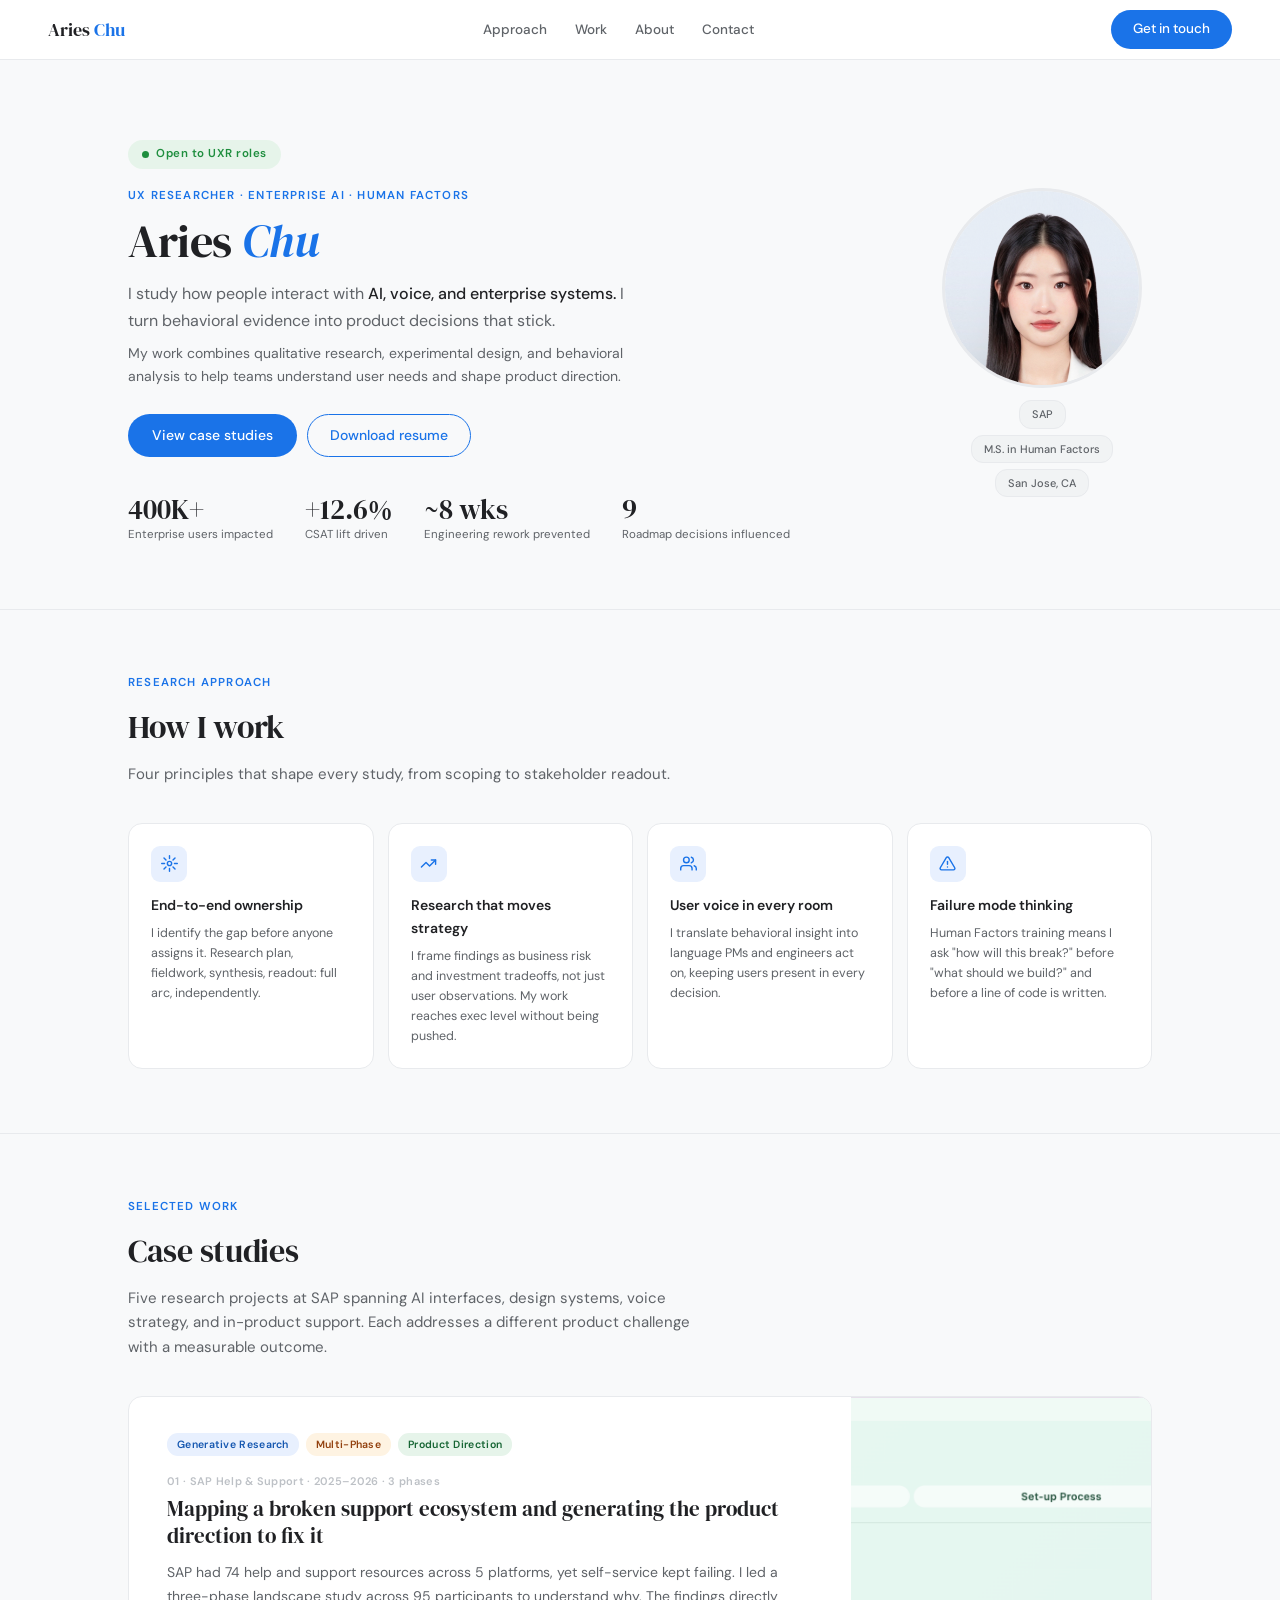
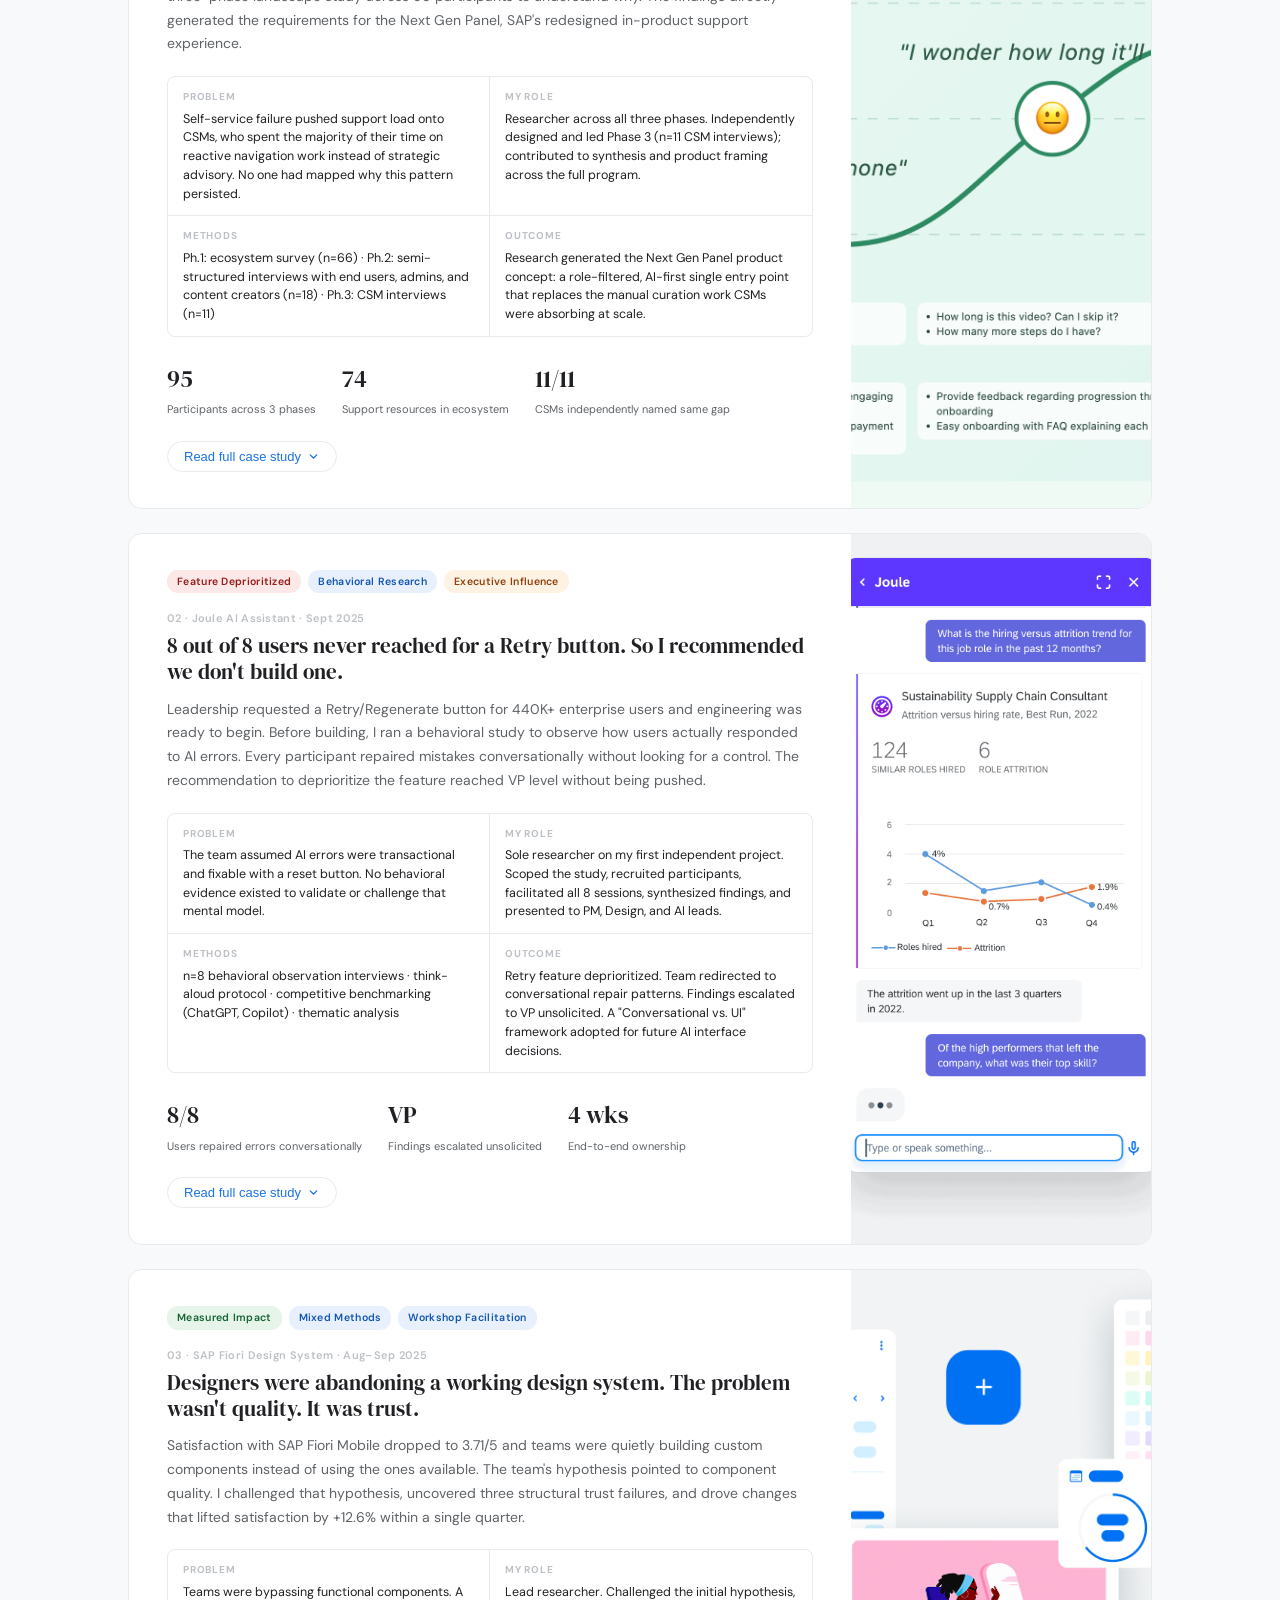
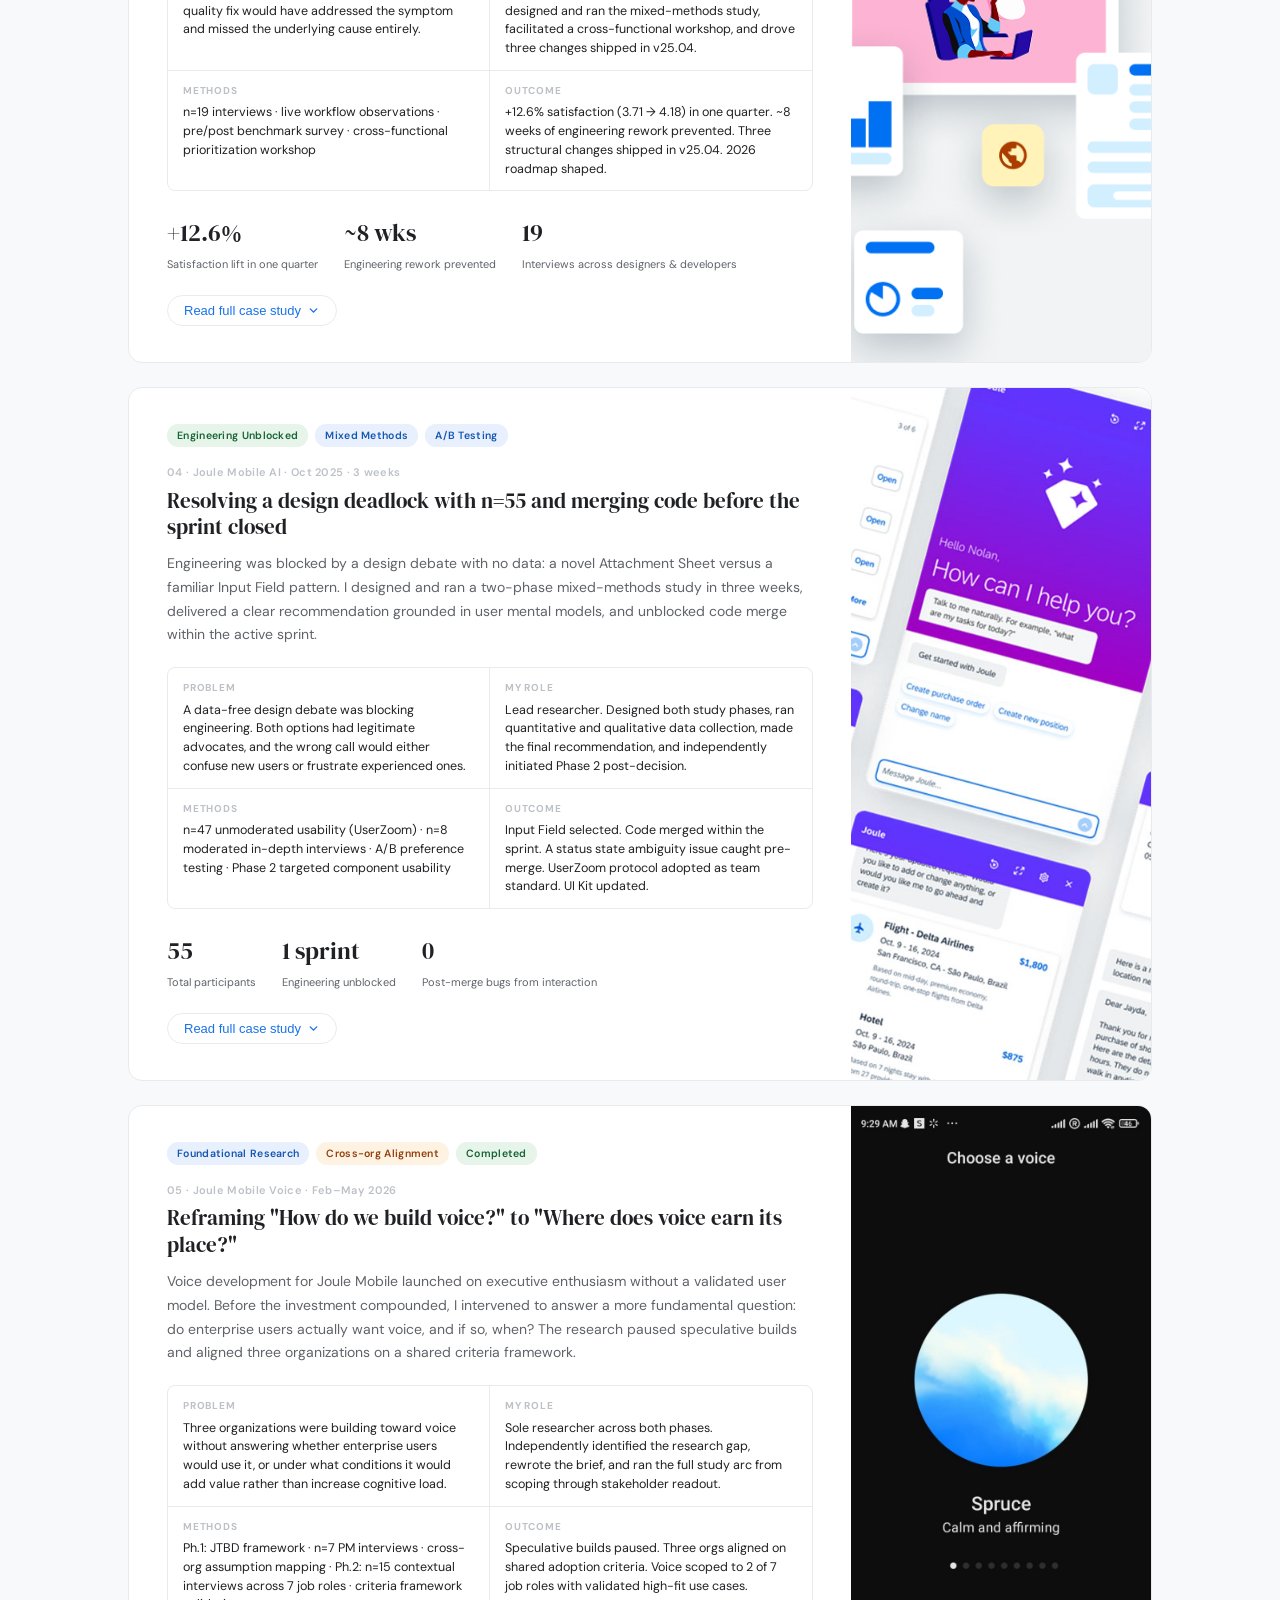
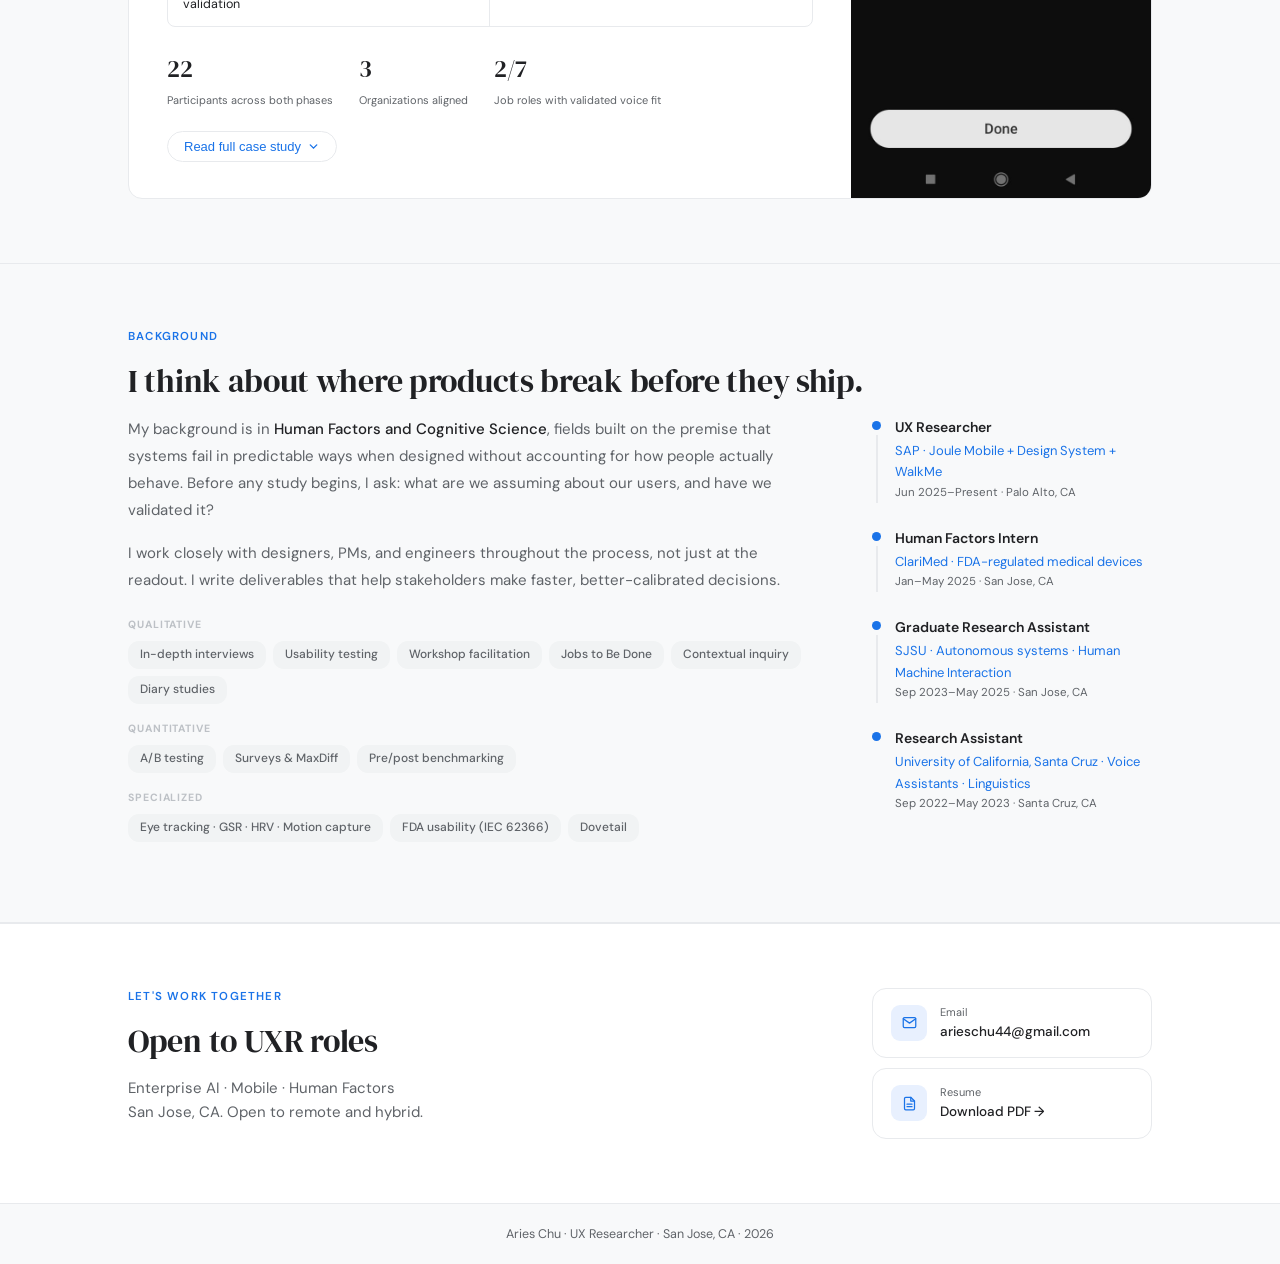
==== commit 265a1394: "Remove all em dashes, tighten prose throughout for UXR portfolio tone - Replaced all em dashes with " ====
--- a/index.html
+++ b/index.html
@@ -1166,10 +1166,8 @@
             </div>
             <p class="hero-eyebrow">UX Researcher · Enterprise AI · Human Factors</p>
             <h1>Aries <em>Chu</em></h1>
-            <p class="hero-sub">I study how people interact with <strong>AI, voice, and enterprise systems</strong> —
-                and turn behavioral evidence into product decisions that stick.</p>
-            <p class="hero-tagline">My work combines qualitative research, experimental design, behavioral analysis to
-                help teams understand user needs and shape early stage product directions.</p>
+            <p class="hero-sub">I study how people interact with <strong>AI, voice, and enterprise systems.</strong> I turn behavioral evidence into product decisions that stick.</p>
+            <p class="hero-tagline">My work combines qualitative research, experimental design, and behavioral analysis to help teams understand user needs and shape product direction.</p>
             <div class="hero-btns">
                 <a href="#work" class="btn-primary">View case studies</a>
                 <a href="files/resume.pdf" class="btn-ghost">Download resume</a>
@@ -1209,7 +1207,7 @@
     <section class="section" id="approach">
         <p class="eyebrow">Research approach</p>
         <h2 class="section-title">How I work</h2>
-        <p class="section-sub">Four principles that shape every study — from scoping to stakeholder readout.</p>
+        <p class="section-sub">Four principles that shape every study, from scoping to stakeholder readout.</p>
         <div class="phil-grid">
             <div class="phil-card">
                 <div class="phil-icon"><svg viewBox="0 0 24 24">
@@ -1218,8 +1216,7 @@
                             d="M12 1v4M12 19v4M4.22 4.22l2.83 2.83M16.95 16.95l2.83 2.83M1 12h4M19 12h4M4.22 19.78l2.83-2.83M16.95 7.05l2.83-2.83" />
                     </svg></div>
                 <div class="phil-title">End-to-end ownership</div>
-                <div class="phil-body">I identify the gap before anyone assigns it. Research plan, fieldwork, synthesis,
-                    readout — full arc, independently.</div>
+                <div class="phil-body">I identify the gap before anyone assigns it. Research plan, fieldwork, synthesis, readout: full arc, independently.</div>
             </div>
             <div class="phil-card">
                 <div class="phil-icon"><svg viewBox="0 0 24 24">
@@ -1227,8 +1224,7 @@
                         <polyline points="16 7 22 7 22 13" />
                     </svg></div>
                 <div class="phil-title">Research that moves strategy</div>
-                <div class="phil-body">I frame findings as business risk and investment tradeoffs — not just user
-                    observations. My work reaches exec level without being pushed.</div>
+                <div class="phil-body">I frame findings as business risk and investment tradeoffs, not just user observations. My work reaches exec level without being pushed.</div>
             </div>
             <div class="phil-card">
                 <div class="phil-icon"><svg viewBox="0 0 24 24">
@@ -1237,8 +1233,7 @@
                         <path d="M23 21v-2a4 4 0 0 0-3-3.87M16 3.13a4 4 0 0 1 0 7.75" />
                     </svg></div>
                 <div class="phil-title">User voice in every room</div>
-                <div class="phil-body">I translate behavioral insight into language PMs and engineers act on — making
-                    users present in every decision.</div>
+                <div class="phil-body">I translate behavioral insight into language PMs and engineers act on, keeping users present in every decision.</div>
             </div>
             <div class="phil-card">
                 <div class="phil-icon"><svg viewBox="0 0 24 24">
@@ -1249,7 +1244,7 @@
                     </svg></div>
                 <div class="phil-title">Failure mode thinking</div>
                 <div class="phil-body">Human Factors training means I ask "how will this break?" before "what should we
-                    build?" — before a line of code is written.</div>
+                    build?" and before a line of code is written.</div>
             </div>
         </div>
     </section>
@@ -1260,7 +1255,7 @@
     <section class="section" id="work">
         <p class="eyebrow">Selected work</p>
         <h2 class="section-title">Case studies</h2>
-        <p class="section-sub">Five research interventions at SAP — spanning AI interfaces, design systems, voice strategy, and in-product support — each a different product challenge, stakeholder dynamic, and measurable outcome.</p>
+        <p class="section-sub">Five research projects at SAP spanning AI interfaces, design systems, voice strategy, and in-product support. Each addresses a different product challenge with a measurable outcome.</p>
         <div class="cs-list">
 
             <!-- CS 01 - SAP Support Landscape (was CS05) -->
@@ -1269,8 +1264,8 @@
                     <div class="cs-body">
                         <div class="tags"><span class="tag t-blue">Generative Research</span><span class="tag t-amber">Multi-Phase</span><span class="tag t-green">Product Direction</span></div>
                         <div class="cs-num">01 · SAP Help &amp; Support · 2025–2026 · 3 phases</div>
-                        <div class="cs-title">Mapping a broken support ecosystem — and generating the product direction to fix it</div>
-                        <div class="cs-hook">SAP had 74 help and support resources across 5 platforms, yet self-service kept failing. I led a three-phase landscape study across 95 participants to understand why — and the findings directly generated the requirements for the Next Gen Panel, SAP's redesigned in-product support experience.</div>
+                        <div class="cs-title">Mapping a broken support ecosystem and generating the product direction to fix it</div>
+                        <div class="cs-hook">SAP had 74 help and support resources across 5 platforms, yet self-service kept failing. I led a three-phase landscape study across 95 participants to understand why. The findings directly generated the requirements for the Next Gen Panel, SAP's redesigned in-product support experience.</div>
                         <div class="snapshot">
                             <div class="snap">
                                 <div class="snap-lbl">Problem</div>
@@ -1311,13 +1306,13 @@
                     <div class="cs-detail-inner">
                         <div class="ns">
                             <div class="ns-h">Context &amp; Research Opportunity</div>
-                            <p class="ns-p">SAP's help and support ecosystem had grown to 74 resources across 5 platforms — but self-service adoption continued to fail. When users hit problems, they either bypassed self-service entirely and contacted their Customer Success Manager (CSM), or attempted self-service once, encountered a poor experience, and never tried again. CSMs were absorbing the navigation burden the product was meant to carry. Before designing a solution, the team needed to understand the full failure landscape.</p>
+                            <p class="ns-p">SAP's help and support ecosystem had grown to 74 resources across 5 platforms, yet self-service adoption continued to fail. When users hit problems, they either bypassed self-service entirely and contacted their Customer Success Manager (CSM), or attempted self-service once, encountered a poor experience, and never tried again. CSMs were absorbing the navigation burden the product was meant to carry. Before designing a solution, the team needed to understand the full failure landscape.</p>
                         </div>
                         <div class="ns">
                             <div class="ns-h">Research Program</div>
                             <div class="two-col">
                                 <div class="ns-col">
-                                    <h4>Phase 1 — Ecosystem mapping (n=66, survey)</h4>
+                                    <h4>Phase 1: Ecosystem mapping (n=66, survey)</h4>
                                     <ul class="ns-list">
                                         <li>Catalogued 74 resources across 5 platforms and 6 resource types</li>
                                         <li>Quantified the awareness-to-use gap: high awareness did not produce adoption</li>
@@ -1326,7 +1321,7 @@
                                     </ul>
                                 </div>
                                 <div class="ns-col">
-                                    <h4>Phase 2 — User interviews (n=18, end users / admins / content creators)</h4>
+                                    <h4>Phase 2: User interviews (n=18, end users, admins, content creators)</h4>
                                     <ul class="ns-list">
                                         <li>45-min semi-structured sessions: resolving a real problem, learning journey, and ideal future state</li>
                                         <li>Identified 4 distinct entry triggers: error/blockage, onboarding, skill growth, content creation</li>
@@ -1336,10 +1331,10 @@
                                 </div>
                             </div>
                             <div style="margin-top:14px">
-                                <h4 style="font-size:12.5px;font-weight:600;margin-bottom:9px">Phase 3 — CSM interviews (n=11, independently led)</h4>
+                                <h4 style="font-size:12.5px;font-weight:600;margin-bottom:9px">Phase 3: CSM interviews (n=11, independently led)</h4>
                                 <ul class="ns-list">
                                     <li>Explored how CSMs navigated and recommended resources and what customer behavior patterns they observed</li>
-                                    <li>Found CSMs were manually filtering 25+ resources to ~13, then customers selected 1–3 — a curation chain the product should own</li>
+                                    <li>Found CSMs were manually filtering 25+ resources to ~13, then customers selected 1–3. This curation chain belonged in the product.</li>
                                     <li>CSM data corroborated Phase 2 from the outside, triangulating both user paths and friction points</li>
                                     <li>All 11 CSMs independently named a role-filtered, single entry point as the critical missing capability</li>
                                 </ul>
@@ -1352,14 +1347,14 @@
                                     <div class="in-num">1</div>
                                     <div>
                                         <div class="in-title">CSMs were acting as the navigation layer the product should provide</div>
-                                        <div class="in-body">The manual curation work CSMs performed — filtering by product, role, and situation — was precisely what a well-designed panel should automate. Without that, customers either escalated immediately or experienced repeated self-service failures that built lasting negative associations with SAP support.</div>
+                                        <div class="in-body">The manual curation work CSMs performed, filtering by product, role, and situation, was precisely what a well-designed panel should automate. Without that, customers either escalated immediately or experienced repeated self-service failures that built lasting negative associations with SAP support.</div>
                                     </div>
                                 </div>
                                 <div class="insight">
                                     <div class="in-num">2</div>
                                     <div>
-                                        <div class="in-title">Self-service failure is cumulative — each failed attempt made the next less likely</div>
-                                        <div class="in-body">Users described SAP support with words like "challenging, difficult, painful." CSMs reported customers gave up after one or two unhelpful results regardless of experience level. The failure wasn't a single bad interaction — it was a pattern that compounded across the customer relationship.</div>
+                                        <div class="in-title">Self-service failure is cumulative. Each failed attempt made the next one less likely.</div>
+                                        <div class="in-body">Users described SAP support with words like "challenging, difficult, painful." CSMs reported customers gave up after one or two unhelpful results regardless of experience level. The failure was a pattern that compounded across the customer relationship, not a single bad interaction.</div>
                                     </div>
                                 </div>
                                 <div class="insight">
@@ -1372,8 +1367,8 @@
                                 <div class="insight">
                                     <div class="in-num">4</div>
                                     <div>
-                                        <div class="in-title">The problem was not lack of resources — it was lack of filtering</div>
-                                        <div class="in-body">SAP had more than enough content. Even experienced CSMs actively recommended only about 13 of 25+ available resources. Adoption died in the gap between awareness and use — a discoverability and role-filtering problem, not a content volume problem.</div>
+                                        <div class="in-title">The problem was not a lack of resources. It was a lack of filtering.</div>
+                                        <div class="in-body">SAP had more than enough content. Even experienced CSMs actively recommended only about 13 of 25+ available resources. Adoption was lost in the gap between awareness and use: a discoverability and role-filtering problem, not a content volume problem.</div>
                                     </div>
                                 </div>
                             </div>
@@ -1392,21 +1387,21 @@
                                 <div class="rf-arrow">→</div>
                                 <div class="rf-box after">
                                     <div class="rf-mark">Design requirement (research-generated)</div>
-                                    <div class="rf-text">A role-filtered, AI-first single entry point that surfaces relevant resources by product, role, and situation — replacing the manual curation chain so CSMs can focus on strategic work.</div>
-                                </div>
-                            </div>
-                            <p class="ns-p" style="margin-top:14px">The three-phase program didn't evaluate an existing direction — it produced one. All three data sets converged on the same requirement: 11/11 CSMs named it unprompted, 14/18 end users described AI as their near-ideal model, and the ecosystem survey quantified exactly where the filtration gap sat.</p>
+                                    <div class="rf-text">A role-filtered, AI-first single entry point that surfaces relevant resources by product, role, and situation. This replaces the manual curation chain so CSMs can focus on strategic work.</div>
+                                </div>
+                            </div>
+                            <p class="ns-p" style="margin-top:14px">The three-phase program produced a product direction rather than evaluating one. All three data sets converged on the same requirement: 11/11 CSMs named it unprompted, 14/18 end users described AI as their near-ideal model, and the ecosystem survey quantified exactly where the filtration gap sat.</p>
                         </div>
                         <div class="ns">
                             <div class="ns-h">Cross-Functional Influence</div>
                             <div class="sth">
                                 <div class="sth-lbl">The challenge</div>
-                                <div class="sth-text">The finding that CSMs were acting as a manual navigation layer was a structural critique of the existing product. Framing it as an opportunity — "the panel should replicate what CSMs already do, at scale" — shifted the insight from a problem statement into a product brief that stakeholders could act on.</div>
+                                <div class="sth-text">The finding that CSMs were acting as a manual navigation layer was a structural critique of the existing product. Framing it as an opportunity, that the panel should replicate what CSMs already do at scale, shifted the insight from a problem statement into a product brief that stakeholders could act on.</div>
                             </div>
                             <ul class="ns-list">
-                                <li>Used direct CSM voice as the anchor — "I'm the Siri of SAP" was more persuasive to leadership than any researcher summary</li>
+                                <li>Anchored the presentation in CSM voice. "I'm the Siri of SAP" was more persuasive to leadership than any researcher summary</li>
                                 <li>Visualized the curation chain (25+ resources → CSM curates 13 → admin selects a few → end user sees 1–3) to make the opportunity concrete</li>
-                                <li>Cross-phase triangulation — three independent data sets converging — reduced the ability to dismiss any single finding</li>
+                                <li>Cross-phase triangulation across three independent data sets reduced the ability to dismiss any single finding</li>
                             </ul>
                         </div>
                         <div class="ns">
@@ -1422,7 +1417,7 @@
                             <div class="ns-h">Reflection</div>
                             <div class="reflect">
                                 <div class="reflect-title">Run the CSM phase earlier to sharpen Phase 2 recruitment</div>
-                                <div class="reflect-body">Phase 3 CSM interviews corroborated and sharpened the Phase 2 user findings — but running them sequentially meant I missed the opportunity to use CSM-observed customer behavior to target specific user profiles earlier. Running CSM interviews first, or in parallel with Phase 2, would have made the end-user sample more precise and the cross-phase triangulation tighter from the start.</div>
+                                <div class="reflect-body">Phase 3 CSM interviews corroborated and sharpened the Phase 2 user findings. Running them sequentially meant I missed the opportunity to use CSM-observed customer behavior to target specific user profiles earlier. Running CSM interviews first, or in parallel with Phase 2, would have made the end-user sample more precise and the cross-phase triangulation tighter from the start.</div>
                             </div>
                         </div>
                     </div>
@@ -1435,12 +1430,12 @@
                     <div class="cs-body">
                         <div class="tags"><span class="tag t-red">Feature Deprioritized</span><span class="tag t-blue">Behavioral Research</span><span class="tag t-amber">Executive Influence</span></div>
                         <div class="cs-num">02 · Joule AI Assistant · Sept 2025</div>
-                        <div class="cs-title">8 out of 8 users never reached for a Retry button — so I recommended we don't build one</div>
+                        <div class="cs-title">8 out of 8 users never reached for a Retry button. So I recommended we don't build one.</div>
                         <div class="cs-hook">Leadership requested a Retry/Regenerate button for 440K+ enterprise users and engineering was ready to begin. Before building, I ran a behavioral study to observe how users actually responded to AI errors. Every participant repaired mistakes conversationally without looking for a control. The recommendation to deprioritize the feature reached VP level without being pushed.</div>
                         <div class="snapshot">
                             <div class="snap">
                                 <div class="snap-lbl">Problem</div>
-                                <div class="snap-val">The team assumed AI errors were transactional — fixable with a reset button. No behavioral evidence existed to validate or challenge that mental model.</div>
+                                <div class="snap-val">The team assumed AI errors were transactional and fixable with a reset button. No behavioral evidence existed to validate or challenge that mental model.</div>
                             </div>
                             <div class="snap">
                                 <div class="snap-lbl">My Role</div>
@@ -1476,8 +1471,8 @@
                 <div class="cs-detail" id="d2">
                     <div class="cs-detail-inner">
                         <div class="ns">
-                            <div class="ns-h">Why Behavioral Observation — Not a Survey</div>
-                            <p class="ns-p">A survey asking "would you use a Retry button?" would have returned misleading signal — people reliably say yes to features when asked about them in isolation. I needed to observe natural error-repair behavior without priming participants toward any specific control. Think-aloud behavioral observation was the only method that could surface the actual mental model users hold when an AI response misses the mark.</p>
+                            <div class="ns-h">Why Behavioral Observation, Not a Survey</div>
+                            <p class="ns-p">A survey asking "would you use a Retry button?" would have returned misleading signal. People reliably say yes to features when evaluated in isolation. I needed to observe natural error-repair behavior without priming participants toward any specific control. Think-aloud behavioral observation was the only method that could surface the actual mental model users hold when an AI response misses the mark.</p>
                         </div>
                         <div class="ns">
                             <div class="ns-h">Key Findings</div>
@@ -1486,7 +1481,7 @@
                                     <div class="in-num">1</div>
                                     <div>
                                         <div class="in-title">Users treated AI correction as collaborative dialogue, not mechanical repair</div>
-                                        <div class="in-body">All 8 participants immediately rephrased their prompt when Joule missed the mark. None paused to look for a button or control. Users experienced correction as an iterative conversation — not a transaction that a reset could resolve.</div>
+                                        <div class="in-body">All 8 participants immediately rephrased their prompt when Joule missed the mark. None paused to look for a button or control. Users treated correction as an iterative conversation, not a transaction a reset could resolve.</div>
                                     </div>
                                 </div>
                                 <div class="insight">
@@ -1499,8 +1494,8 @@
                                 <div class="insight">
                                     <div class="in-num">3</div>
                                     <div>
-                                        <div class="in-title">Users wanted transparency and steering controls — not a reset</div>
-                                        <div class="in-body">Participants described wanting visibility into why a response changed, the ability to adjust tone, and side-by-side comparisons — features that match the conversational repair model they were already using naturally.</div>
+                                        <div class="in-title">Users wanted transparency and steering controls, not a reset</div>
+                                        <div class="in-body">Participants described wanting visibility into why a response changed, the ability to adjust tone, and side-by-side comparisons. These match the conversational repair model they were already using naturally.</div>
                                     </div>
                                 </div>
                             </div>
@@ -1513,24 +1508,24 @@
                             <div class="ns-h">Influencing a Skeptical Stakeholder Environment</div>
                             <div class="sth">
                                 <div class="sth-lbl">The challenge</div>
-                                <div class="sth-text">The feature request originated with leadership, and a direction was already implied. Recommending "don't build this" required a higher burden of proof than recommending how to shape a feature — behavioral evidence needed to be airtight and the framing needed to make the alternative clear.</div>
+                                <div class="sth-text">The feature request originated with leadership, and a direction was already implied. Recommending "don't build this" required a higher burden of proof than recommending how to shape a feature. Behavioral evidence needed to be airtight, and the framing needed to make the alternative path clear.</div>
                             </div>
                             <ul class="ns-list">
-                                <li>Led with behavior, not interpretation — "8/8 users repaired conversationally" is harder to dismiss than a qualitative theme</li>
+                                <li>Led with behavior, not interpretation. "8/8 users repaired conversationally" is harder to dismiss than a qualitative theme</li>
                                 <li>Benchmarked against ChatGPT and Copilot to show the conversational repair pattern was not unique to Joule</li>
-                                <li>Reframed the design question from "how should the button be labeled?" to "how should the system support users who are guiding it conversationally?" — giving the team a forward path, not just a stop signal</li>
+                                <li>Reframed the design question from "how should the button be labeled?" to "how should the system support users who are guiding it conversationally?" This gave the team a forward path, not just a stop signal</li>
                             </ul>
                         </div>
                         <div class="ns">
                             <div class="ns-h">Product Implication</div>
-                            <p class="ns-p">The "Conversational vs. UI" framework — distinguishing when natural language repair is sufficient from when UI controls add value — was adopted as a screening lens for future Joule interface decisions. One study created lasting methodology the team could apply independently.</p>
+                            <p class="ns-p">The "Conversational vs. UI" framework, which distinguishes when natural language repair is sufficient from when UI controls add value, was adopted as a screening lens for future Joule interface decisions. One study created a reusable decision tool the team now applies independently.</p>
                         </div>
                         <div class="ns">
                             <div class="ns-h">Impact</div>
                             <div class="impact-chips">
                                 <span class="ic">Retry feature deprioritized before engineering began</span>
                                 <span class="ic">Team redirected to conversational repair design</span>
-                                <span class="ic">VP escalation — unsolicited</span>
+                                <span class="ic">VP escalation (unsolicited)</span>
                                 <span class="ic">"Conversational vs. UI" framework adopted for AI decisions</span>
                             </div>
                         </div>
@@ -1538,7 +1533,7 @@
                             <div class="ns-h">Reflection</div>
                             <div class="reflect">
                                 <div class="reflect-title">Follow the disconfirmation with a validation phase</div>
-                                <div class="reflect-body">The study was rigorous at disconfirming the Retry button. It was weaker at validating the alternatives. A second phase testing tone controls and response comparison UIs would have turned "don't build X" into "build Y instead" — giving the team both a stop signal and a concrete direction to move toward.</div>
+                                <div class="reflect-body">The study was rigorous at disconfirming the Retry button. It was weaker at validating the alternatives. A second phase testing tone controls and response comparison UIs would have turned "don't build X" into "build Y instead," giving the team a concrete direction alongside the stop signal.</div>
                             </div>
                         </div>
                     </div>
@@ -1551,8 +1546,8 @@
                     <div class="cs-body">
                         <div class="tags"><span class="tag t-green">Measured Impact</span><span class="tag t-blue">Mixed Methods</span><span class="tag t-blue">Workshop Facilitation</span></div>
                         <div class="cs-num">03 · SAP Fiori Design System · Aug–Sep 2025</div>
-                        <div class="cs-title">Designers were abandoning a working design system — the problem wasn't quality, it was trust</div>
-                        <div class="cs-hook">Satisfaction with SAP Fiori Mobile dropped to 3.71/5 and teams were quietly building custom components instead of using the ones available. The team's hypothesis pointed to component quality. I challenged it — uncovered three structural trust failures — and drove changes that lifted satisfaction by +12.6% within a single quarter.</div>
+                        <div class="cs-title">Designers were abandoning a working design system. The problem wasn't quality. It was trust.</div>
+                        <div class="cs-hook">Satisfaction with SAP Fiori Mobile dropped to 3.71/5 and teams were quietly building custom components instead of using the ones available. The team's hypothesis pointed to component quality. I challenged that hypothesis, uncovered three structural trust failures, and drove changes that lifted satisfaction by +12.6% within a single quarter.</div>
                         <div class="snapshot">
                             <div class="snap">
                                 <div class="snap-lbl">Problem</div>
@@ -1593,19 +1588,19 @@
                     <div class="cs-detail-inner">
                         <div class="ns">
                             <div class="ns-h">Context &amp; Hypothesis Challenge</div>
-                            <p class="ns-p">600+ internal designers at SAP depended on Fiori Mobile. When satisfaction dropped and teams began building custom components, the first instinct was to audit component quality. But the behavioral signal told a different story: teams were bypassing components that worked correctly. That pattern — avoiding something functional — pointed to something structural rather than technical.</p>
+                            <p class="ns-p">600+ internal designers at SAP depended on Fiori Mobile. When satisfaction dropped and teams began building custom components, the first instinct was to audit component quality. The behavioral signal told a different story. Teams were bypassing components that worked correctly. Avoiding something functional pointed to a structural cause, not a technical one.</p>
                         </div>
                         <div class="ns">
                             <div class="ns-h">The Reframe</div>
                             <div class="reframe">
                                 <div class="rf-box">
                                     <div class="rf-mark">Team's hypothesis</div>
-                                    <div class="rf-text">"The components have quality issues — improve them and adoption returns."</div>
+                                    <div class="rf-text">"The components have quality issues. Improve them and adoption returns."</div>
                                 </div>
                                 <div class="rf-arrow">→</div>
                                 <div class="rf-box after">
                                     <div class="rf-mark">My research question</div>
-                                    <div class="rf-text">"Why do designers feel unsafe depending on this system — and which dimensions of trust are breaking down?"</div>
+                                    <div class="rf-text">"Why do designers feel unsafe depending on this system, and which dimensions of trust are breaking down?"</div>
                                 </div>
                             </div>
                         </div>
@@ -1616,7 +1611,7 @@
                                     <div class="in-num">1</div>
                                     <div>
                                         <div class="in-title">Conflicting design authorities doubled decision time</div>
-                                        <div class="in-body">SAP guidelines contradicted Apple HIG and Material Design. Every component decision required external cross-referencing. Designers weren't avoiding low-quality components — they were avoiding a system that couldn't tell them what "correct" meant.</div>
+                                        <div class="in-body">SAP guidelines contradicted Apple HIG and Material Design. Every component decision required external cross-referencing. Designers weren't avoiding low-quality components. They were avoiding a system that couldn't tell them what "correct" meant.</div>
                                     </div>
                                 </div>
                                 <div class="insight">
@@ -1630,7 +1625,7 @@
                                     <div class="in-num">3</div>
                                     <div>
                                         <div class="in-title">Accessibility anxiety produced worse accessibility outcomes</div>
-                                        <div class="in-body">Developers couldn't verify WCAG compliance in the system, so they built custom components they believed were "safe" — even though those builds were objectively less accessible. Unverifiable risk produced worse outcomes than the risk itself.</div>
+                                        <div class="in-body">Developers couldn't verify WCAG compliance in the system, so they built custom components they believed were safe. Those builds were objectively less accessible. Unverifiable risk produced worse outcomes than the risk itself.</div>
                                     </div>
                                 </div>
                             </div>
@@ -1643,10 +1638,10 @@
                             <div class="ns-h">Driving Consensus Across a Skeptical Team</div>
                             <div class="sth">
                                 <div class="sth-lbl">The challenge</div>
-                                <div class="sth-text">The team had already committed to a quality hypothesis. Shifting the frame to "investigate trust" required presenting the behavioral evidence — teams bypassing working components — as a signal strong enough to warrant a different investigation entirely.</div>
+                                <div class="sth-text">The team had already committed to a quality hypothesis. Shifting the frame to investigate trust required presenting the behavioral evidence. Teams bypassing working components was a signal strong enough to warrant a different investigation entirely.</div>
                             </div>
                             <ul class="ns-list">
-                                <li>Facilitated a cross-functional prioritization workshop — buy-in built through co-prioritization, not presentation</li>
+                                <li>Facilitated a cross-functional prioritization workshop. Buy-in was built through co-prioritization, not presentation</li>
                                 <li>Interviewed designers and developers separately to surface role-specific trust failures before bringing groups together</li>
                                 <li>Framed each root cause as structural rather than attributable to any individual, reducing defensiveness and enabling action</li>
                             </ul>
@@ -1654,9 +1649,9 @@
                         <div class="ns">
                             <div class="ns-h">Changes Shipped in v25.04</div>
                             <ul class="ns-list">
-                                <li>Comparison tables documenting where SAP intentionally diverges from Apple and Android guidelines — with the rationale made explicit</li>
-                                <li>Flexible component variants with clearly defined customization zones — enabling adaptation without forcing detachment</li>
-                                <li>Screen reader annotations integrated into every component spec — removing accessibility ambiguity at the point of decision</li>
+                                <li>Comparison tables documenting where SAP intentionally diverges from Apple and Android guidelines, with the rationale made explicit</li>
+                                <li>Flexible component variants with clearly defined customization zones, enabling adaptation without forcing detachment</li>
+                                <li>Screen reader annotations integrated into every component spec, removing accessibility ambiguity at the point of decision</li>
                             </ul>
                         </div>
                         <div class="ns">
@@ -1672,7 +1667,7 @@
                             <div class="ns-h">Reflection</div>
                             <div class="reflect">
                                 <div class="reflect-title">Use a diary study to capture abandonment decisions as they happen</div>
-                                <div class="reflect-body">Workflow observations captured a snapshot of behavior. A short diary study (1–2 weeks) would have revealed when teams made the detachment decision in real time rather than reconstructed after the fact — strengthening the causal chain and making the root cause harder to dispute.</div>
+                                <div class="reflect-body">Workflow observations captured a snapshot of behavior. A short diary study (1–2 weeks) would have revealed when teams made the detachment decision in real time rather than reconstructed after the fact, strengthening the causal chain and making the root cause harder to dispute.</div>
                             </div>
                         </div>
                     </div>
@@ -1685,12 +1680,12 @@
                     <div class="cs-body">
                         <div class="tags"><span class="tag t-green">Engineering Unblocked</span><span class="tag t-blue">Mixed Methods</span><span class="tag t-blue">A/B Testing</span></div>
                         <div class="cs-num">04 · Joule Mobile AI · Oct 2025 · 3 weeks</div>
-                        <div class="cs-title">Resolving a design deadlock with n=55 — and merging code before the sprint closed</div>
+                        <div class="cs-title">Resolving a design deadlock with n=55 and merging code before the sprint closed</div>
                         <div class="cs-hook">Engineering was blocked by a design debate with no data: a novel Attachment Sheet versus a familiar Input Field pattern. I designed and ran a two-phase mixed-methods study in three weeks, delivered a clear recommendation grounded in user mental models, and unblocked code merge within the active sprint.</div>
                         <div class="snapshot">
                             <div class="snap">
                                 <div class="snap-lbl">Problem</div>
-                                <div class="snap-val">A data-free design debate was blocking engineering. Both options had legitimate advocates — and the wrong call would either confuse new users or frustrate experienced ones.</div>
+                                <div class="snap-val">A data-free design debate was blocking engineering. Both options had legitimate advocates, and the wrong call would either confuse new users or frustrate experienced ones.</div>
                             </div>
                             <div class="snap">
                                 <div class="snap-lbl">My Role</div>
@@ -1727,26 +1722,26 @@
                     <div class="cs-detail-inner">
                         <div class="ns">
                             <div class="ns-h">Why This Study Needed Two Phases</div>
-                            <p class="ns-p">Both design options had advocates with genuine conviction and no data. A wrong decision carried real costs: confused new users increase support load; frustrated experienced users drive churn. The team needed an impartial data partner — not a tiebreaker with an opinion. Starting with quantitative behavioral data before introducing qualitative findings prevented any one camp from anchoring the conversation around early qual signal.</p>
+                            <p class="ns-p">Both design options had advocates with genuine conviction and no data. A wrong decision carried real costs: confused new users increase support load; frustrated experienced users drive churn. The team needed an impartial data partner, not a tiebreaker with a preference. Starting with quantitative behavioral data before introducing qualitative findings prevented any camp from anchoring interpretation around early qual signal.</p>
                         </div>
                         <div class="ns">
                             <div class="ns-h">Research Design</div>
                             <div class="two-col">
                                 <div class="ns-col">
-                                    <h4>Phase 1 — Concept evaluation</h4>
+                                    <h4>Phase 1: Concept evaluation</h4>
                                     <ul class="ns-list">
                                         <li>n=47 unmoderated (UserZoom): task success and time on task at scale</li>
                                         <li>n=8 moderated IDIs: mental models and the reasoning behind the numbers</li>
                                         <li>A/B preference testing for directional signal</li>
-                                        <li>Quantitative data presented first — gave both sides a shared behavioral baseline before qualitative interpretation entered</li>
+                                        <li>Quantitative data presented first, giving both sides a shared behavioral baseline before qualitative interpretation entered</li>
                                     </ul>
                                 </div>
                                 <div class="ns-col">
-                                    <h4>Phase 2 — Component validation (self-initiated)</h4>
+                                    <h4>Phase 2: Component validation (self-initiated)</h4>
                                     <ul class="ns-list">
                                         <li>Targeted usability testing on the Attachment Cell Form post-decision</li>
                                         <li>Surfaced status state ambiguity: users couldn't distinguish uploading, processing, and ready states</li>
-                                        <li>UI refined before code merge — issue would not have been caught in production testing</li>
+                                        <li>UI refined before code merge. The issue would not have been caught in production testing.</li>
                                         <li>Formal Change Request initiated; UI Kit updated accordingly</li>
                                     </ul>
                                 </div>
@@ -1759,21 +1754,21 @@
                                     <div class="in-num">1</div>
                                     <div>
                                         <div class="in-title">Quantitative parity moved the decision to cognitive load</div>
-                                        <div class="in-body">No significant difference in task success or time on task between the two designs. With no performance advantage, the recommendation came down to which option imposed lower cognitive load on first use — making qualitative mental model data the deciding factor.</div>
+                                        <div class="in-body">No significant difference in task success or time on task between the two designs. With no performance advantage, the recommendation came down to which option imposed lower cognitive load on first use. Qualitative mental model data became the deciding factor.</div>
                                     </div>
                                 </div>
                                 <div class="insight">
                                     <div class="in-num">2</div>
                                     <div>
                                         <div class="in-title">8/8 moderated users recognized the Input Field pattern from prior AI experience</div>
-                                        <div class="in-body">Enterprise users had already internalized the interaction model from ChatGPT and Copilot. Leveraging an established mental model reduced adoption friction — a particularly high-value signal in enterprise contexts where training time and support capacity are constrained.</div>
+                                        <div class="in-body">Enterprise users had already internalized the interaction model from ChatGPT and Copilot. Leveraging an established mental model reduced adoption friction, a high-value signal in enterprise contexts where training time and onboarding capacity are constrained.</div>
                                     </div>
                                 </div>
                                 <div class="insight">
                                     <div class="in-num">3</div>
                                     <div>
                                         <div class="in-title">The status state ambiguity was only visible through follow-on component testing</div>
-                                        <div class="in-body">Users couldn't determine whether a file was uploading, processing, or ready for use. The issue was invisible in the Phase 1 concept evaluation — it only surfaced through targeted component testing after the decision was made, demonstrating the value of following findings downstream past the initial decision point.</div>
+                                        <div class="in-body">Users couldn't determine whether a file was uploading, processing, or ready for use. The issue was invisible in Phase 1 concept evaluation. It only surfaced through targeted component testing after the decision was made, demonstrating the value of following findings downstream past the initial decision point.</div>
                                     </div>
                                 </div>
                             </div>
@@ -1786,7 +1781,7 @@
                             <div class="ns-h">Navigating Competing Stakeholder Conviction</div>
                             <div class="sth">
                                 <div class="sth-lbl">The challenge</div>
-                                <div class="sth-text">Both design camps had strong advocates. Positioning myself as an impartial data partner — rather than an arbiter with a preference — was a deliberate strategic choice. Quantitative-first sequencing ensured that the behavioral baseline was established before qualitative interpretation entered the room, reducing the risk of advocacy-driven reading of the qual findings.</div>
+                                <div class="sth-text">Both design camps had strong advocates. Positioning as an impartial data partner rather than an arbiter with a preference was a deliberate choice. Quantitative-first sequencing established a behavioral baseline before qualitative interpretation entered, reducing advocacy-driven reading of the qual findings.</div>
                             </div>
                         </div>
                         <div class="ns">
@@ -1817,11 +1812,11 @@
                         <div class="tags"><span class="tag t-blue">Foundational Research</span><span class="tag t-amber">Cross-org Alignment</span><span class="tag t-green">Completed</span></div>
                         <div class="cs-num">05 · Joule Mobile Voice · Feb–May 2026</div>
                         <div class="cs-title">Reframing "How do we build voice?" to "Where does voice earn its place?"</div>
-                        <div class="cs-hook">Voice development for Joule Mobile launched on executive enthusiasm — without a validated user model. Before the investment compounded, I intervened to answer a more fundamental question: do enterprise users actually want voice, and if so, when? The research paused speculative builds and aligned three organizations on a shared criteria framework.</div>
+                        <div class="cs-hook">Voice development for Joule Mobile launched on executive enthusiasm without a validated user model. Before the investment compounded, I intervened to answer a more fundamental question: do enterprise users actually want voice, and if so, when? The research paused speculative builds and aligned three organizations on a shared criteria framework.</div>
                         <div class="snapshot">
                             <div class="snap">
                                 <div class="snap-lbl">Problem</div>
-                                <div class="snap-val">Three organizations were building toward voice without answering whether enterprise users would use it — or under what conditions it would add value rather than cognitive load.</div>
+                                <div class="snap-val">Three organizations were building toward voice without answering whether enterprise users would use it, or under what conditions it would add value rather than increase cognitive load.</div>
                             </div>
                             <div class="snap">
                                 <div class="snap-lbl">My Role</div>
@@ -1858,19 +1853,19 @@
                     <div class="cs-detail-inner">
                         <div class="ns">
                             <div class="ns-h">Context &amp; Research Opportunity</div>
-                            <p class="ns-p">SAP's AI-first strategy had generated executive momentum behind voice for Joule — serving 400K+ enterprise customers. The team moved from enthusiasm to engineering without pausing to answer a foundational question: do enterprise users actually want to use voice for work tasks, and when? Without that answer, three organizations were simultaneously building toward different, unvalidated user models.</p>
+                            <p class="ns-p">SAP's AI-first strategy had generated executive momentum behind voice for Joule, serving 400K+ enterprise customers. The team moved from enthusiasm to engineering without pausing to answer a foundational question: do enterprise users actually want to use voice for work tasks, and when? Without that answer, three organizations were simultaneously building toward different, unvalidated user models.</p>
                         </div>
                         <div class="ns">
                             <div class="ns-h">The Reframe</div>
                             <div class="reframe">
                                 <div class="rf-box">
                                     <div class="rf-mark">Original brief</div>
-                                    <div class="rf-text">"How should we build Joule Voice?" — assumes voice is inherently valuable. Leads to feature design.</div>
+                                    <div class="rf-text">"How should we build Joule Voice?" This assumes voice is inherently valuable and leads directly to feature design.</div>
                                 </div>
                                 <div class="rf-arrow">→</div>
                                 <div class="rf-box after">
                                     <div class="rf-mark">My reframe</div>
-                                    <div class="rf-text">"Where does voice earn its place in enterprise workflows?" — questions the premise. Leads to investment strategy.</div>
+                                    <div class="rf-text">"Where does voice earn its place in enterprise workflows?" This questions the premise and leads to investment strategy.</div>
                                 </div>
                             </div>
                         </div>
@@ -1878,7 +1873,7 @@
                             <div class="ns-h">Research Design</div>
                             <div class="two-col">
                                 <div class="ns-col">
-                                    <h4>Phase 1 — Stakeholder alignment (n=7 PM interviews)</h4>
+                                    <h4>Phase 1: Stakeholder alignment (n=7 PM interviews)</h4>
                                     <ul class="ns-list">
                                         <li>Semi-structured interviews with PM leads across AI, Voice, and Mobile orgs</li>
                                         <li>JTBD framework: "When would an enterprise user hire voice over touch or keyboard?"</li>
@@ -1887,7 +1882,7 @@
                                     </ul>
                                 </div>
                                 <div class="ns-col">
-                                    <h4>Phase 2 — End-user validation (n=15 interviews, 7 job roles)</h4>
+                                    <h4>Phase 2: End-user validation (n=15 interviews, 7 job roles)</h4>
                                     <ul class="ns-list">
                                         <li>Contextual interviews in field scenarios to test the criteria framework</li>
                                         <li>Hands-occupied simulation and screen-free workflow tasks</li>
@@ -1903,14 +1898,14 @@
                                 <div class="insight">
                                     <div class="in-num">1</div>
                                     <div>
-                                        <div class="in-title">Voice is situational, not universal — it earns its place in hands-occupied, single-intent moments</div>
-                                        <div class="in-body">High value was limited to contexts where hands were occupied and the task was simple and singular — such as a field technician logging a status update. Complex, multi-step workflows added cognitive load rather than reducing it.</div>
+                                        <div class="in-title">Voice is situational. It earns adoption in hands-occupied, single-intent moments.</div>
+                                        <div class="in-body">High value was limited to contexts where hands were occupied and the task was simple and singular, such as a field technician logging a status update. Complex, multi-step workflows added cognitive load rather than reducing it.</div>
                                     </div>
                                 </div>
                                 <div class="insight">
                                     <div class="in-num">2</div>
                                     <div>
-                                        <div class="in-title">The top barrier was cognitive load, not privacy — consumer research didn't transfer</div>
+                                        <div class="in-title">The top barrier was cognitive load, not privacy. Consumer research didn't transfer.</div>
                                         <div class="in-body">Existing literature predicted privacy concerns as the primary enterprise barrier to voice adoption. End users named cognitive load and workflow complexity instead. This mid-study divergence required recalibrating the criteria framework and reframing the product risk for stakeholders.</div>
                                     </div>
                                 </div>
@@ -1918,7 +1913,7 @@
                                     <div class="in-num">3</div>
                                     <div>
                                         <div class="in-title">Three organizations were building toward three incompatible user models</div>
-                                        <div class="in-body">AI, Voice, and Mobile leads each held a different mental model of who would use voice and why. Surfacing these contradictions through cross-org assumption mapping was the prerequisite for alignment — without it, each team would have optimized for a different user.</div>
+                                        <div class="in-body">AI, Voice, and Mobile leads each held a different mental model of who would use voice and why. Surfacing these contradictions through cross-org assumption mapping was the prerequisite for alignment. Without it, each team would have optimized for a different user.</div>
                                     </div>
                                 </div>
                             </div>
@@ -1927,10 +1922,10 @@
                             <div class="ns-h">Influencing Without Authority</div>
                             <div class="sth">
                                 <div class="sth-lbl">The challenge</div>
-                                <div class="sth-text">Executive enthusiasm and competitive pressure were driving the roadmap — not user evidence. Intervening before the study was complete required framing the research as investment risk mitigation rather than a gatekeeping exercise.</div>
+                                <div class="sth-text">Executive enthusiasm and competitive pressure were driving the roadmap, not user evidence. Intervening before the study was complete required framing the research as investment risk mitigation rather than a gatekeeping exercise.</div>
                             </div>
                             <ul class="ns-list">
-                                <li>Rewrote the brief independently — this was not an assigned question; I identified the gap and made the case to pursue it</li>
+                                <li>Rewrote the brief independently. This was not an assigned question. I identified the gap and made the case to pursue it</li>
                                 <li>Built a shared criteria framework adopted by all three org leads before end-user validation began</li>
                                 <li>Shifted leadership framing from "voice as an innovation signal" to "voice as a targeted investment with defined fit criteria"</li>
                             </ul>
@@ -1966,12 +1961,8 @@
         <h2 class="section-title">I think about where products break before they ship.</h2>
         <div class="about-wrap">
             <div class="about-body">
-                <p>My background is in <strong>Human Factors and Cognitive Science</strong> — fields built on the
-                    premise that systems fail in predictable ways when designed without accounting for how people
-                    actually behave. I ask <strong>"what are we assuming about our users — and have we validated
-                        that?"</strong> before any study begins.</p>
-                <p>I work closely with designers, PMs, and engineers throughout — not just at the readout. I write
-                    deliverables that make it easier for stakeholders to make faster, better calibrated decisions.</p>
+                <p>My background is in <strong>Human Factors and Cognitive Science</strong>, fields built on the premise that systems fail in predictable ways when designed without accounting for how people actually behave. Before any study begins, I ask: what are we assuming about our users, and have we validated it?</p>
+                <p>I work closely with designers, PMs, and engineers throughout the process, not just at the readout. I write deliverables that help stakeholders make faster, better-calibrated decisions.</p>
                 <div class="skills-group">
                     <div class="sg-label">Qualitative</div>
                     <div class="sg-chips"><span class="sc">In-depth interviews</span><span class="sc">Usability
@@ -2043,8 +2034,7 @@
             <div>
                 <p class="eyebrow">Let's work together</p>
                 <h2 class="section-title">Open to UXR roles</h2>
-                <p class="section-sub" style="margin-bottom:0">Enterprise AI · Mobile · Human Factors<br>San Jose, CA —
-                    open to remote and hybrid</p>
+                <p class="section-sub" style="margin-bottom:0">Enterprise AI · Mobile · Human Factors<br>San Jose, CA. Open to remote and hybrid.</p>
             </div>
             <div class="contact-links">
                 <a href="mailto:arieschu44@gmail.com" class="contact-card">                    <div class="contact-icon"><svg viewBox="0 0 24 24">
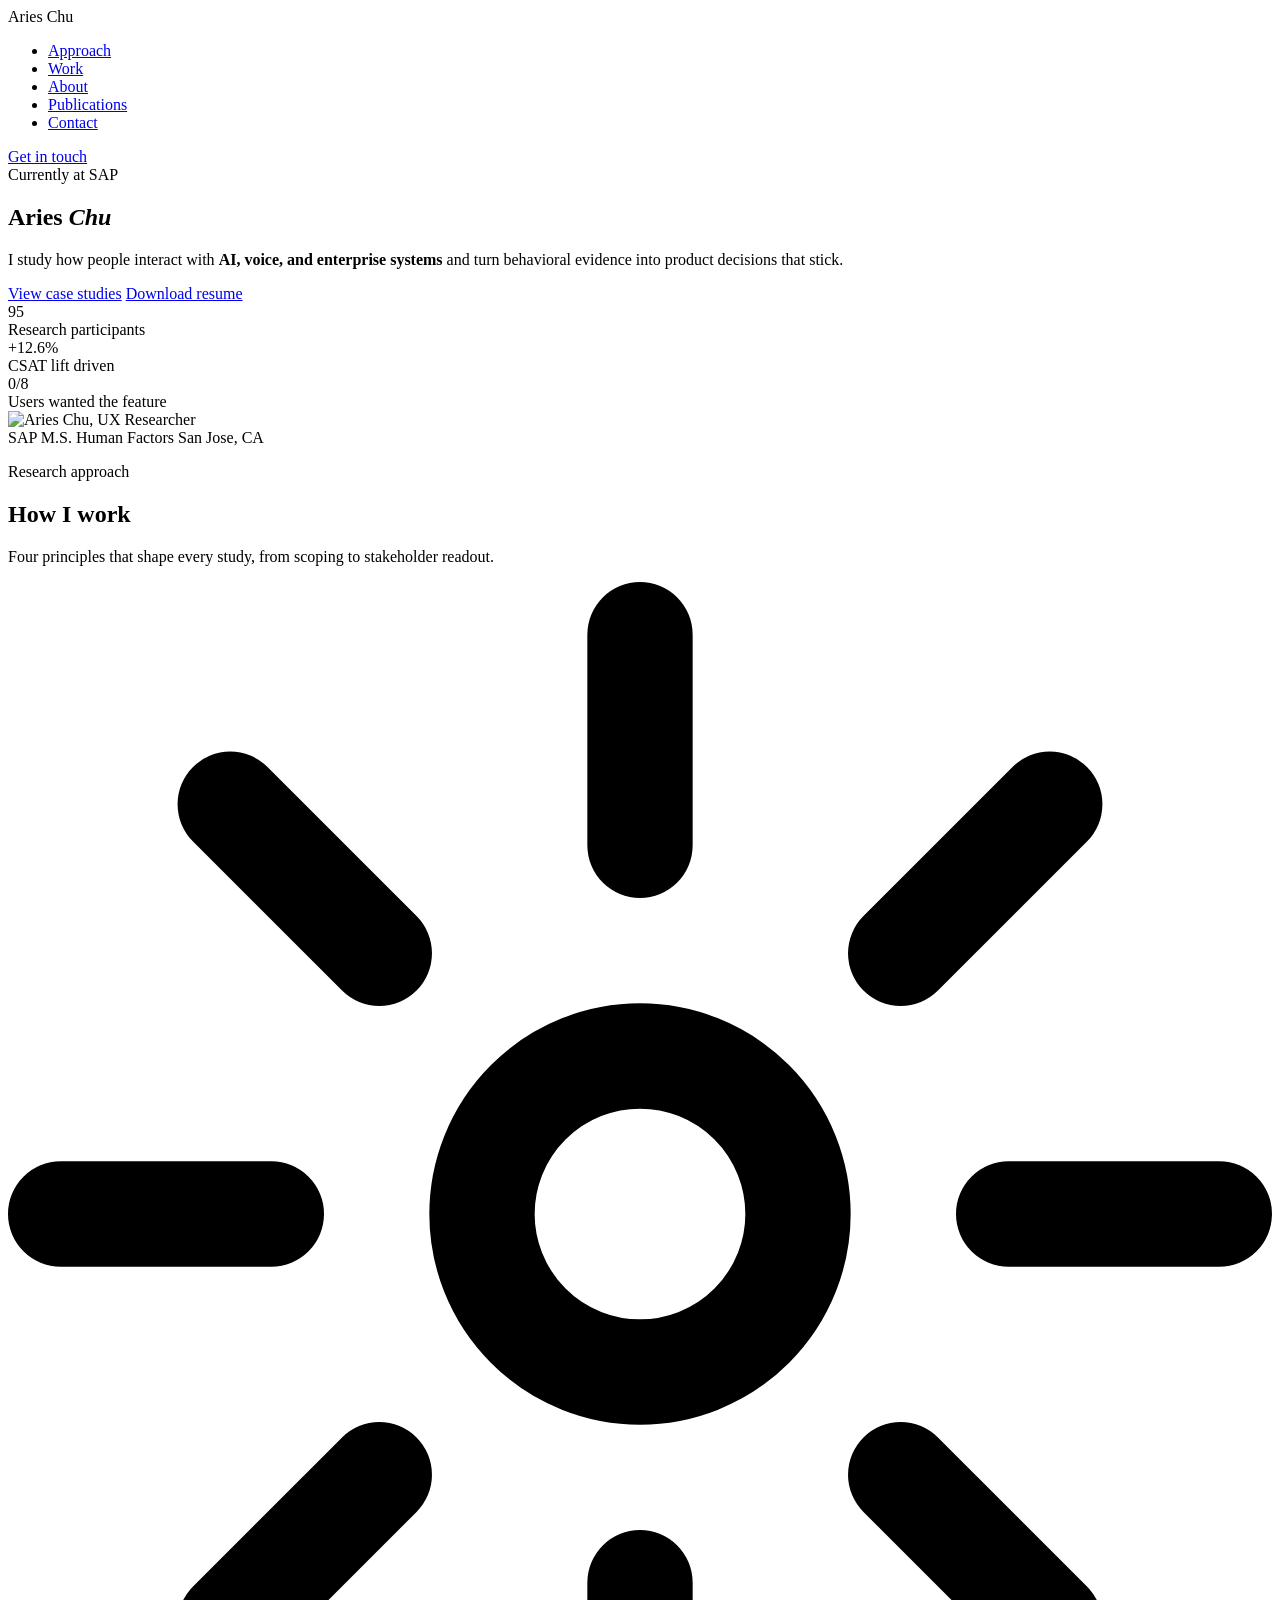
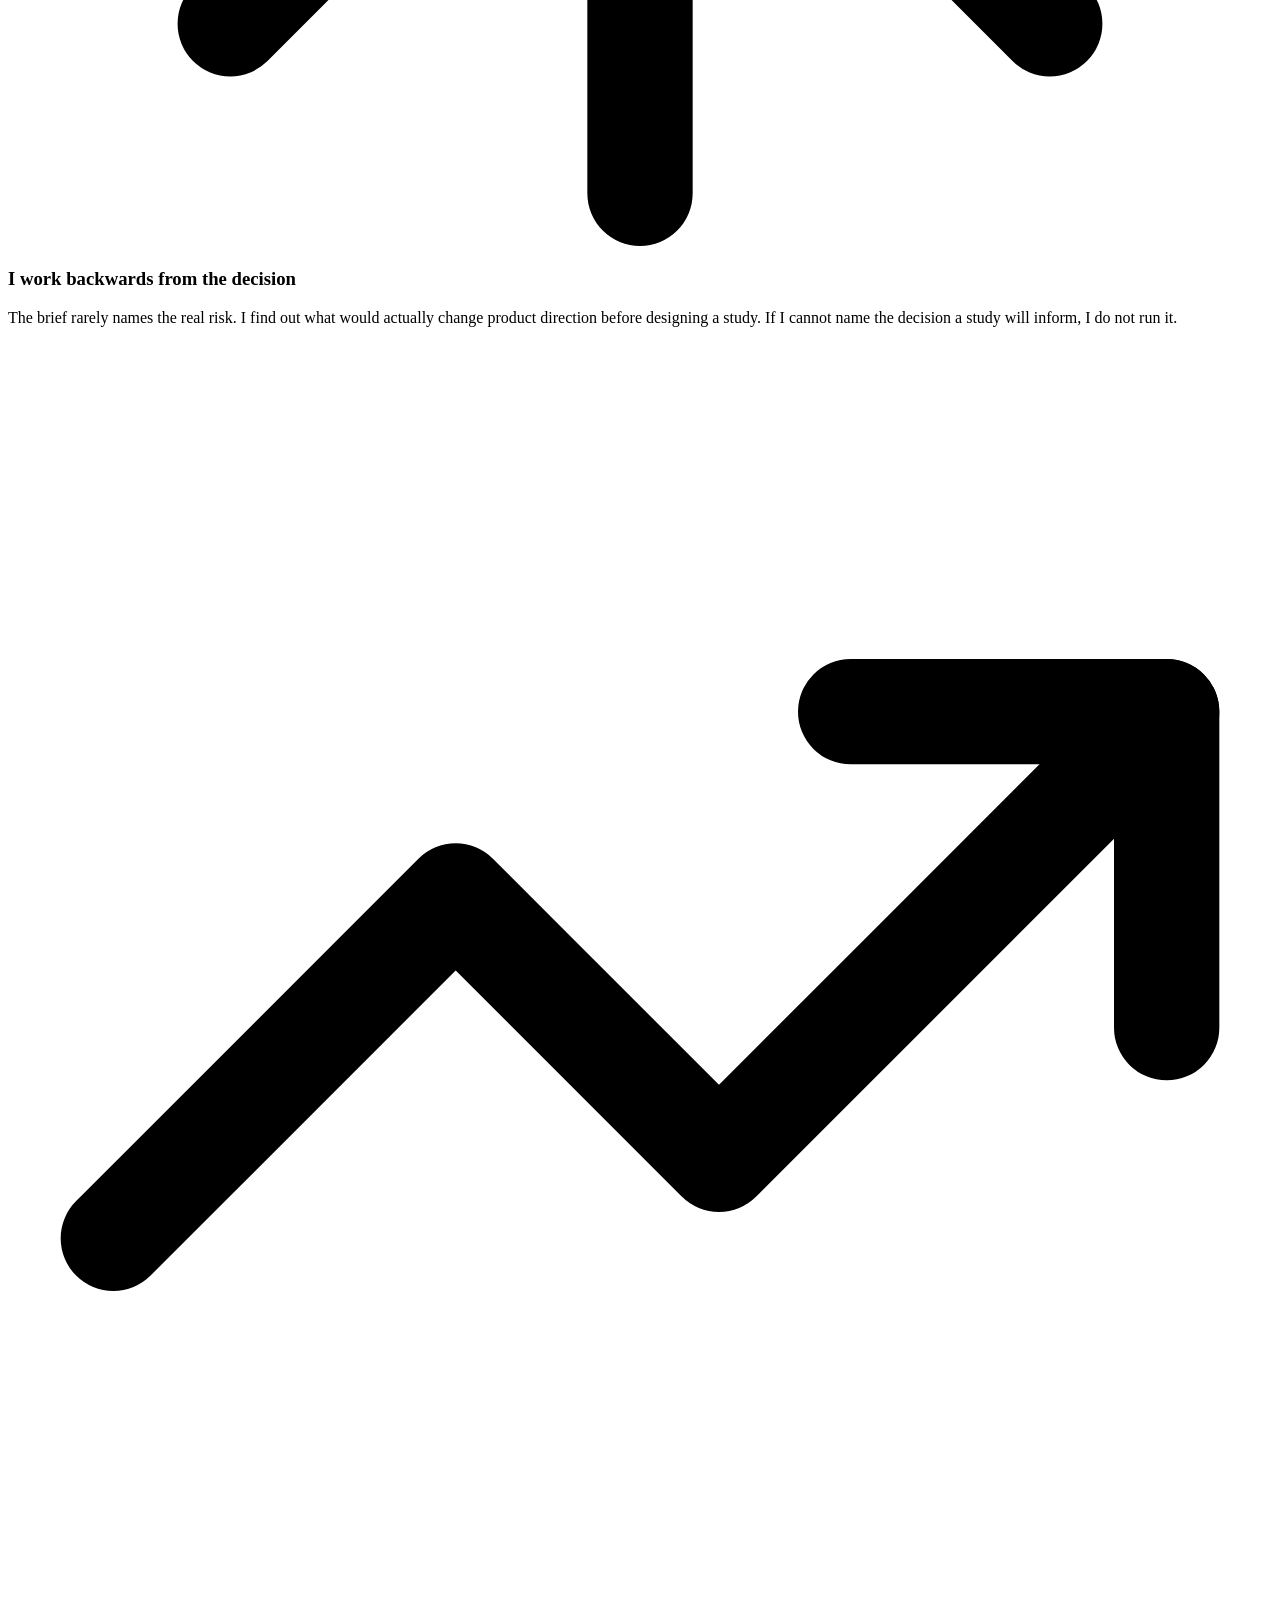
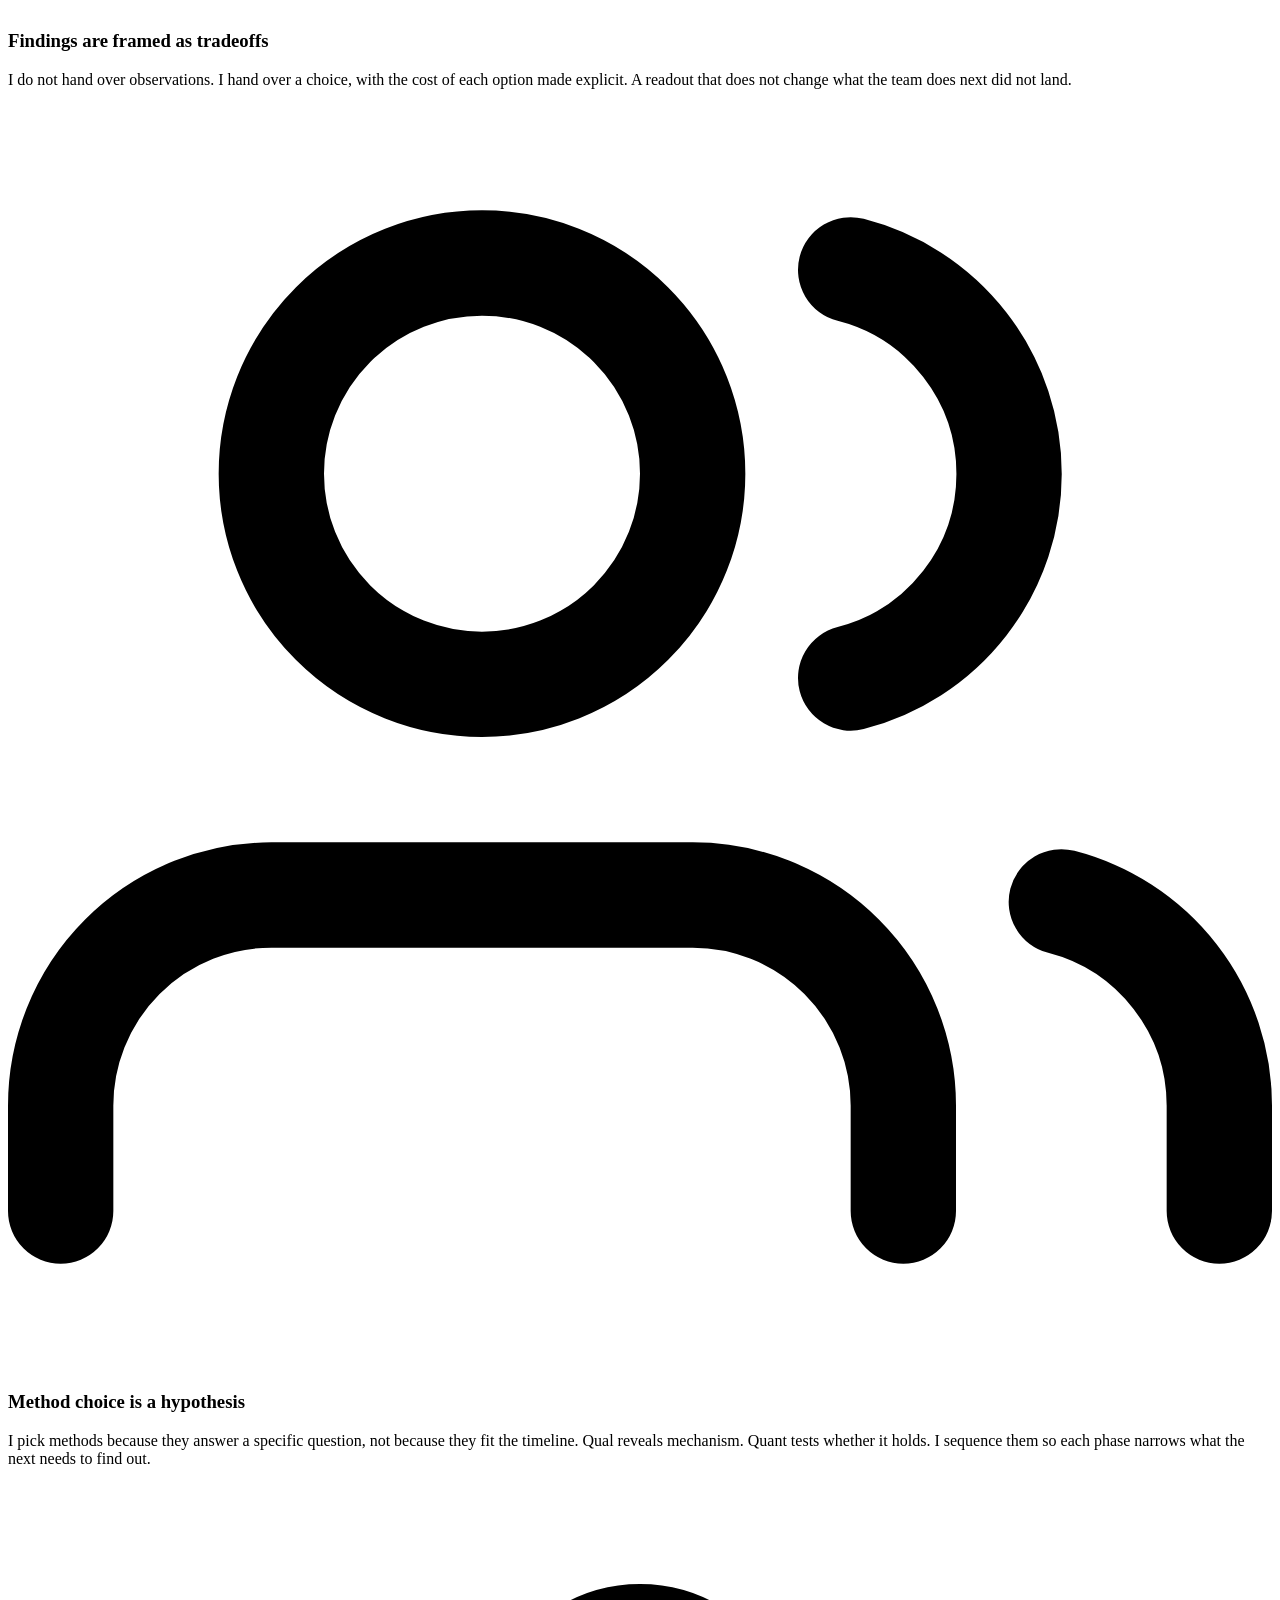
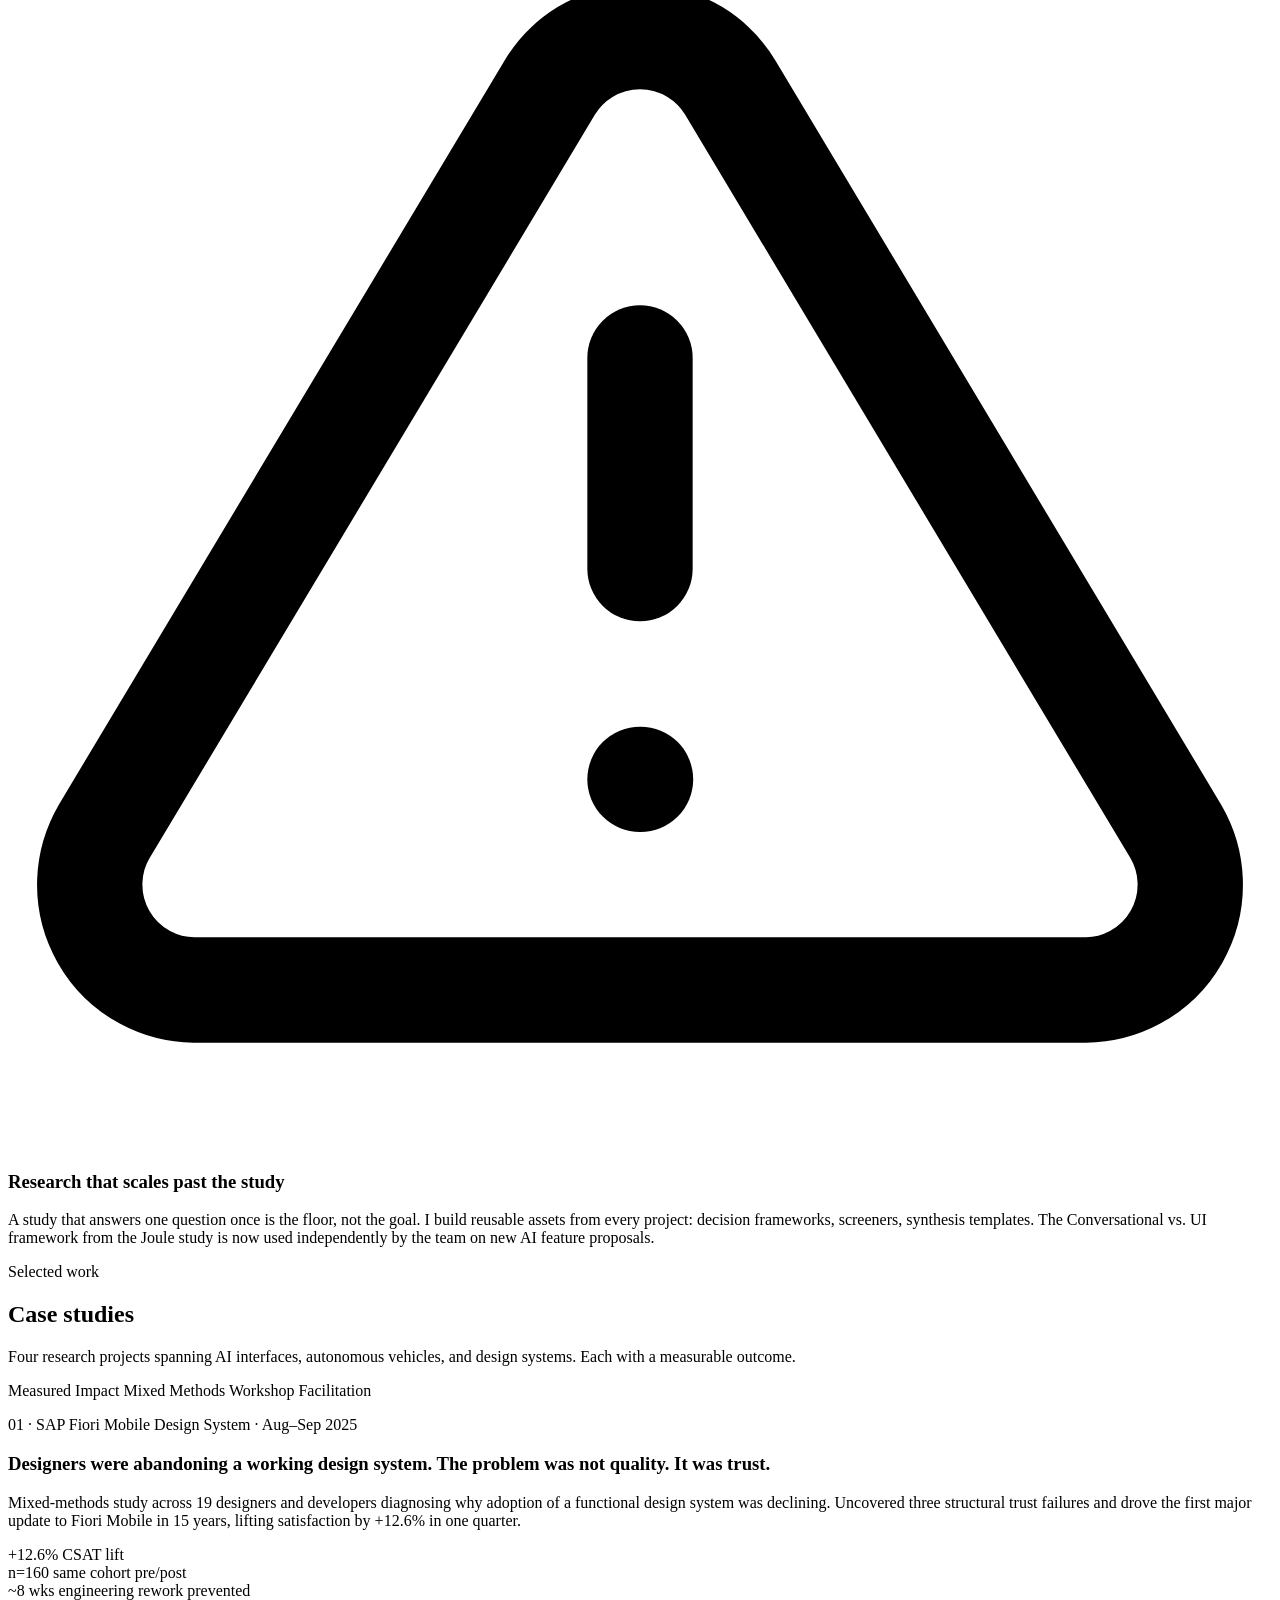
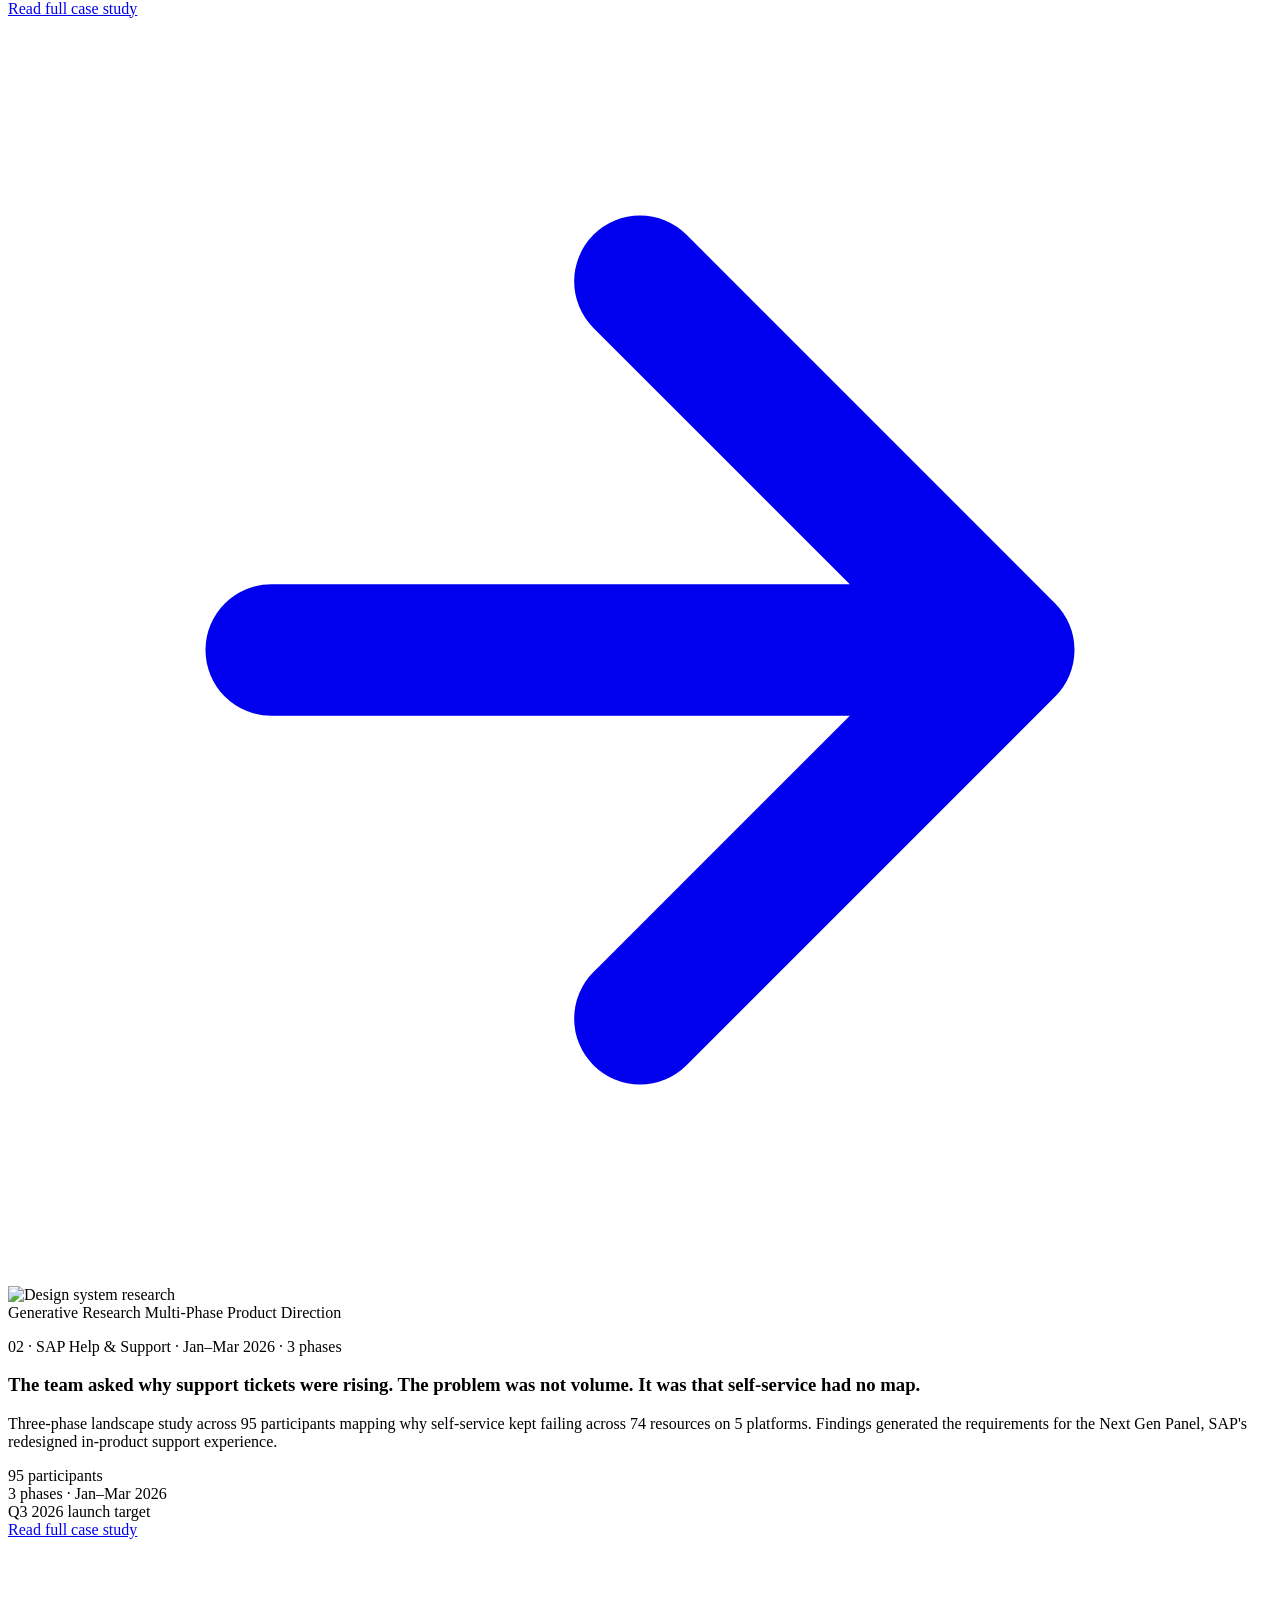
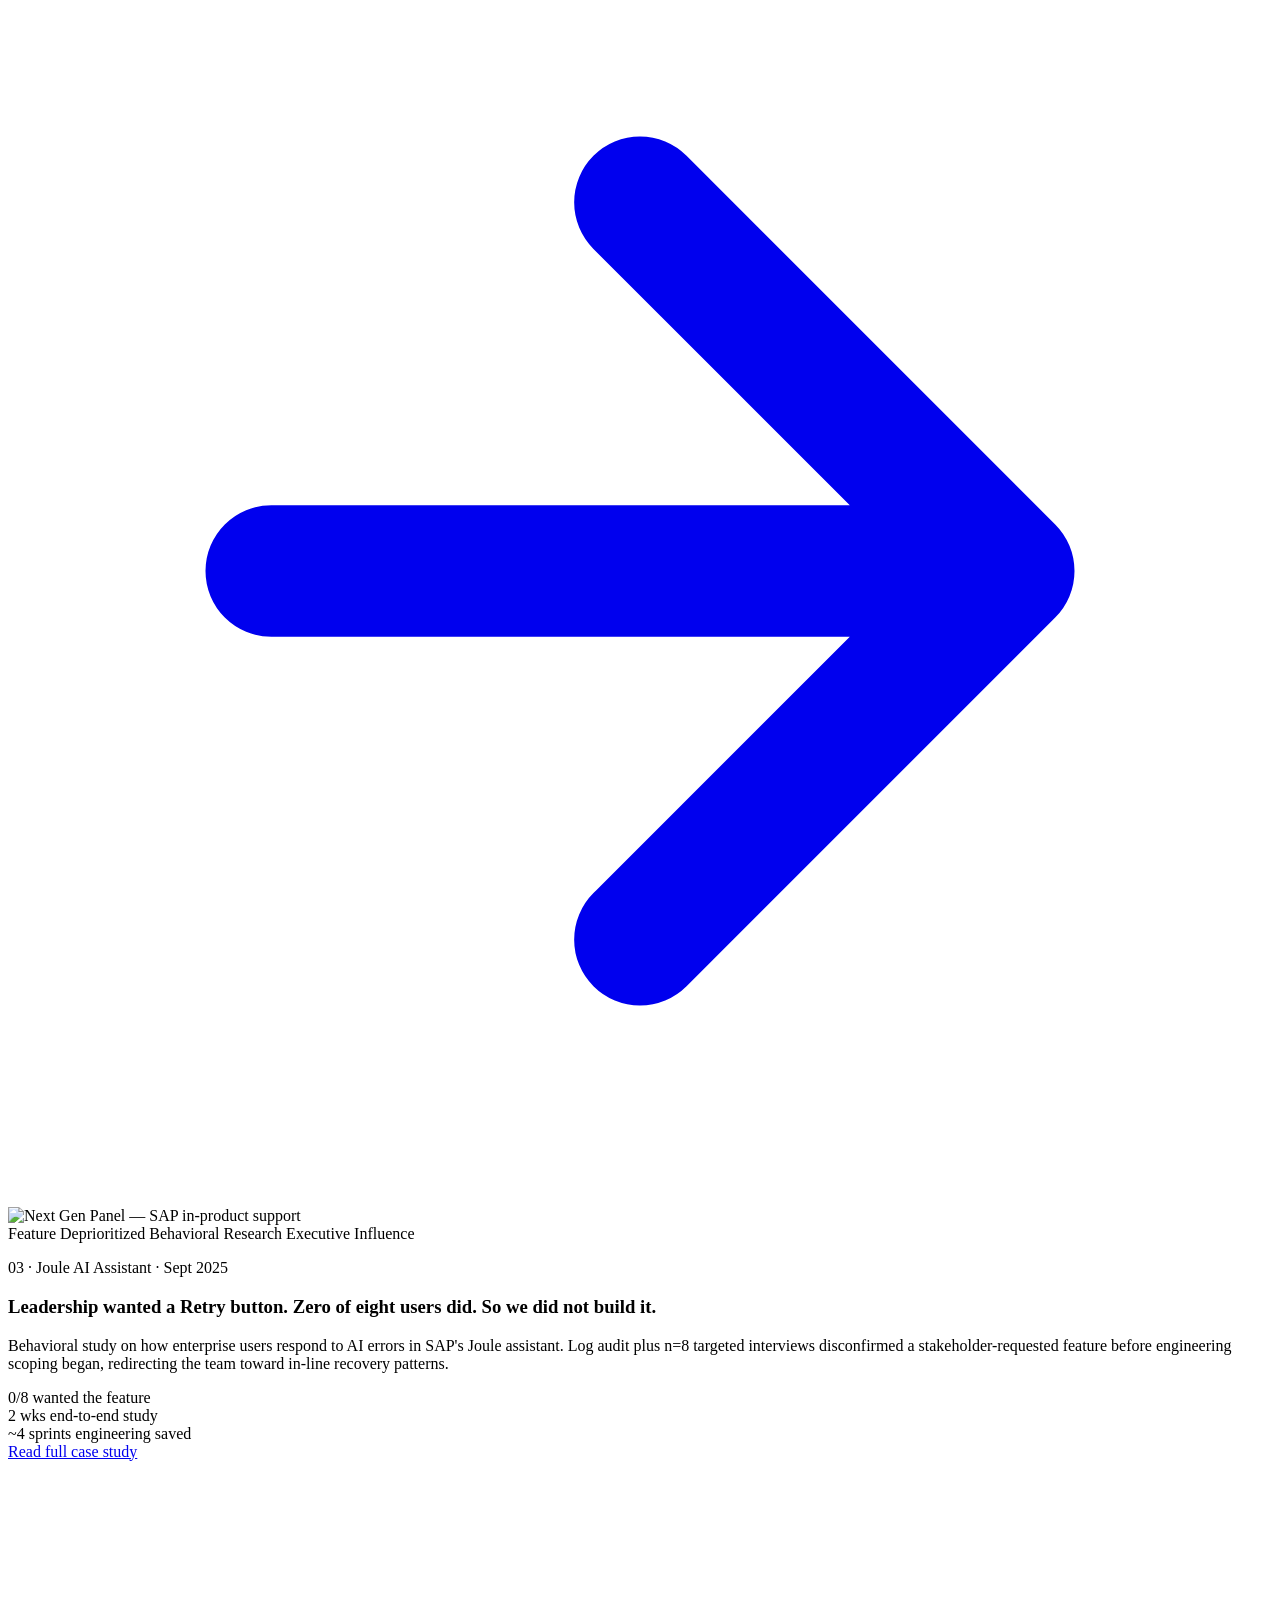
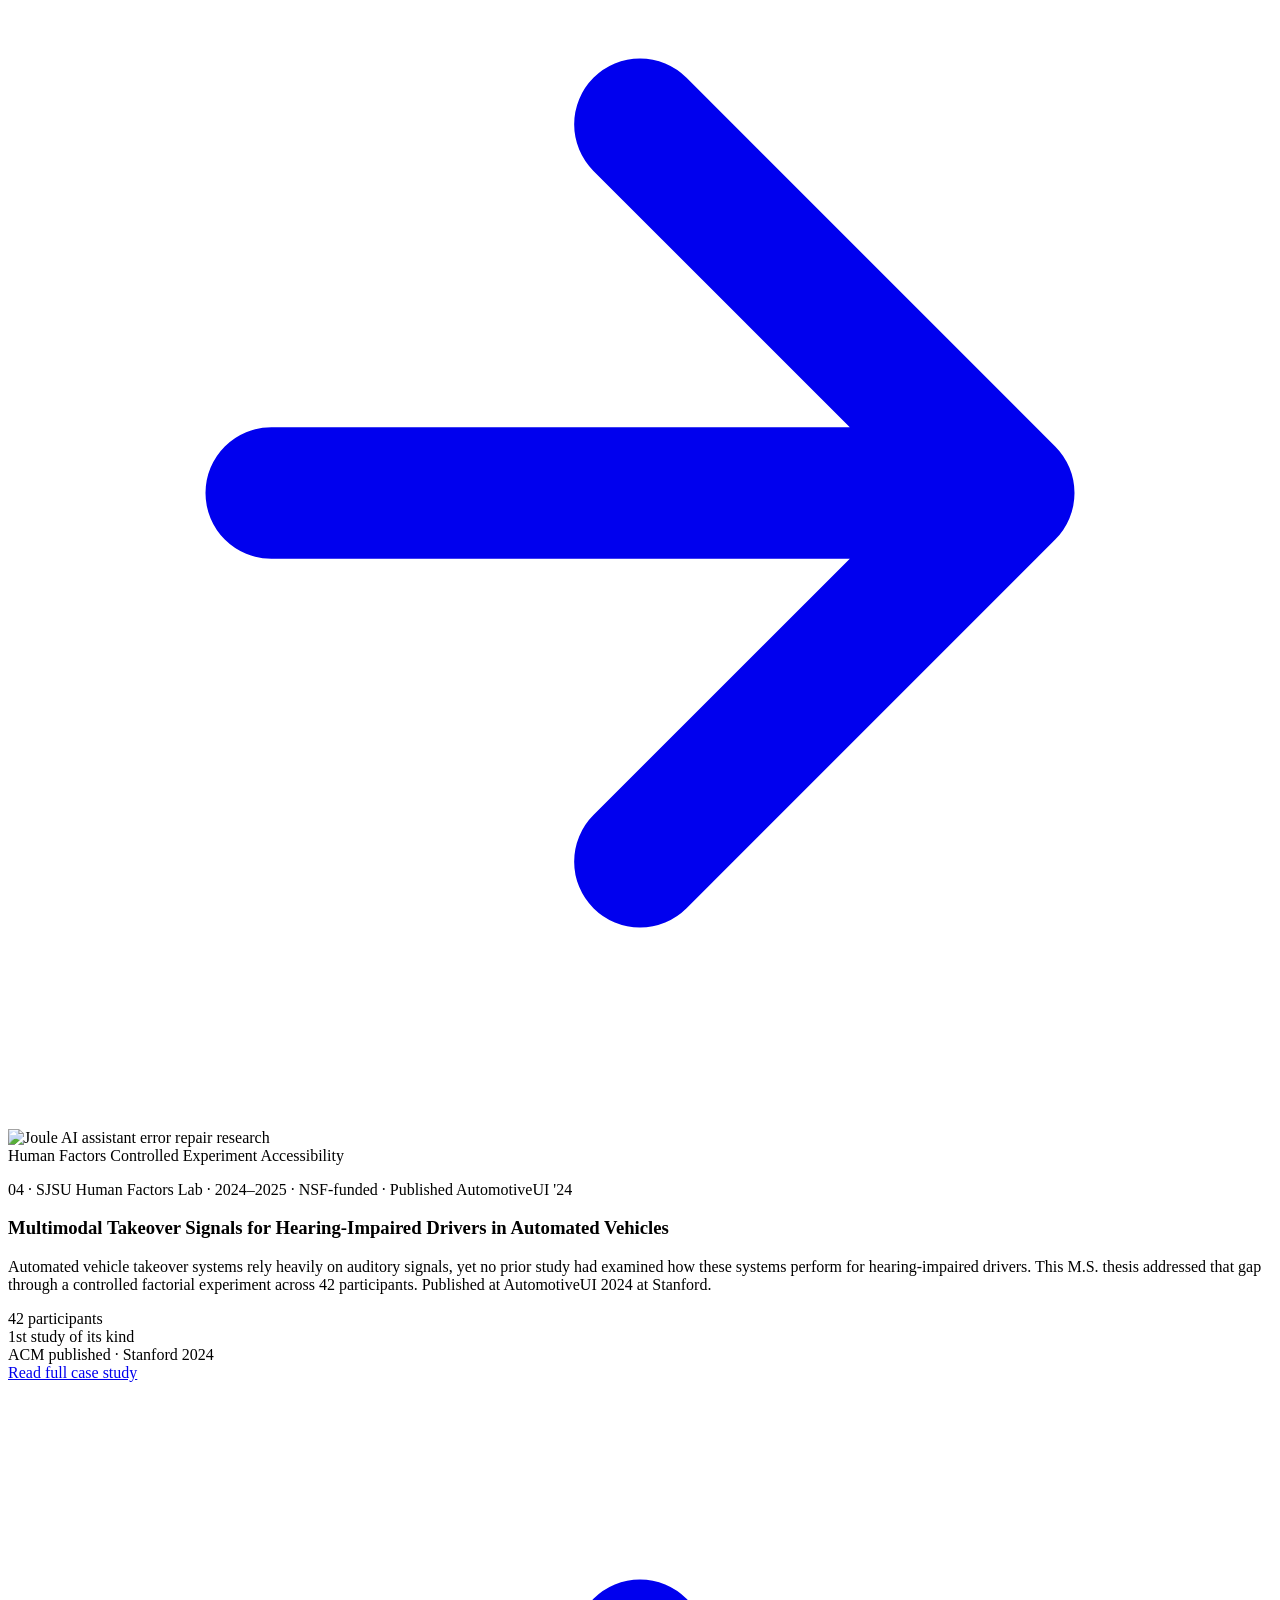
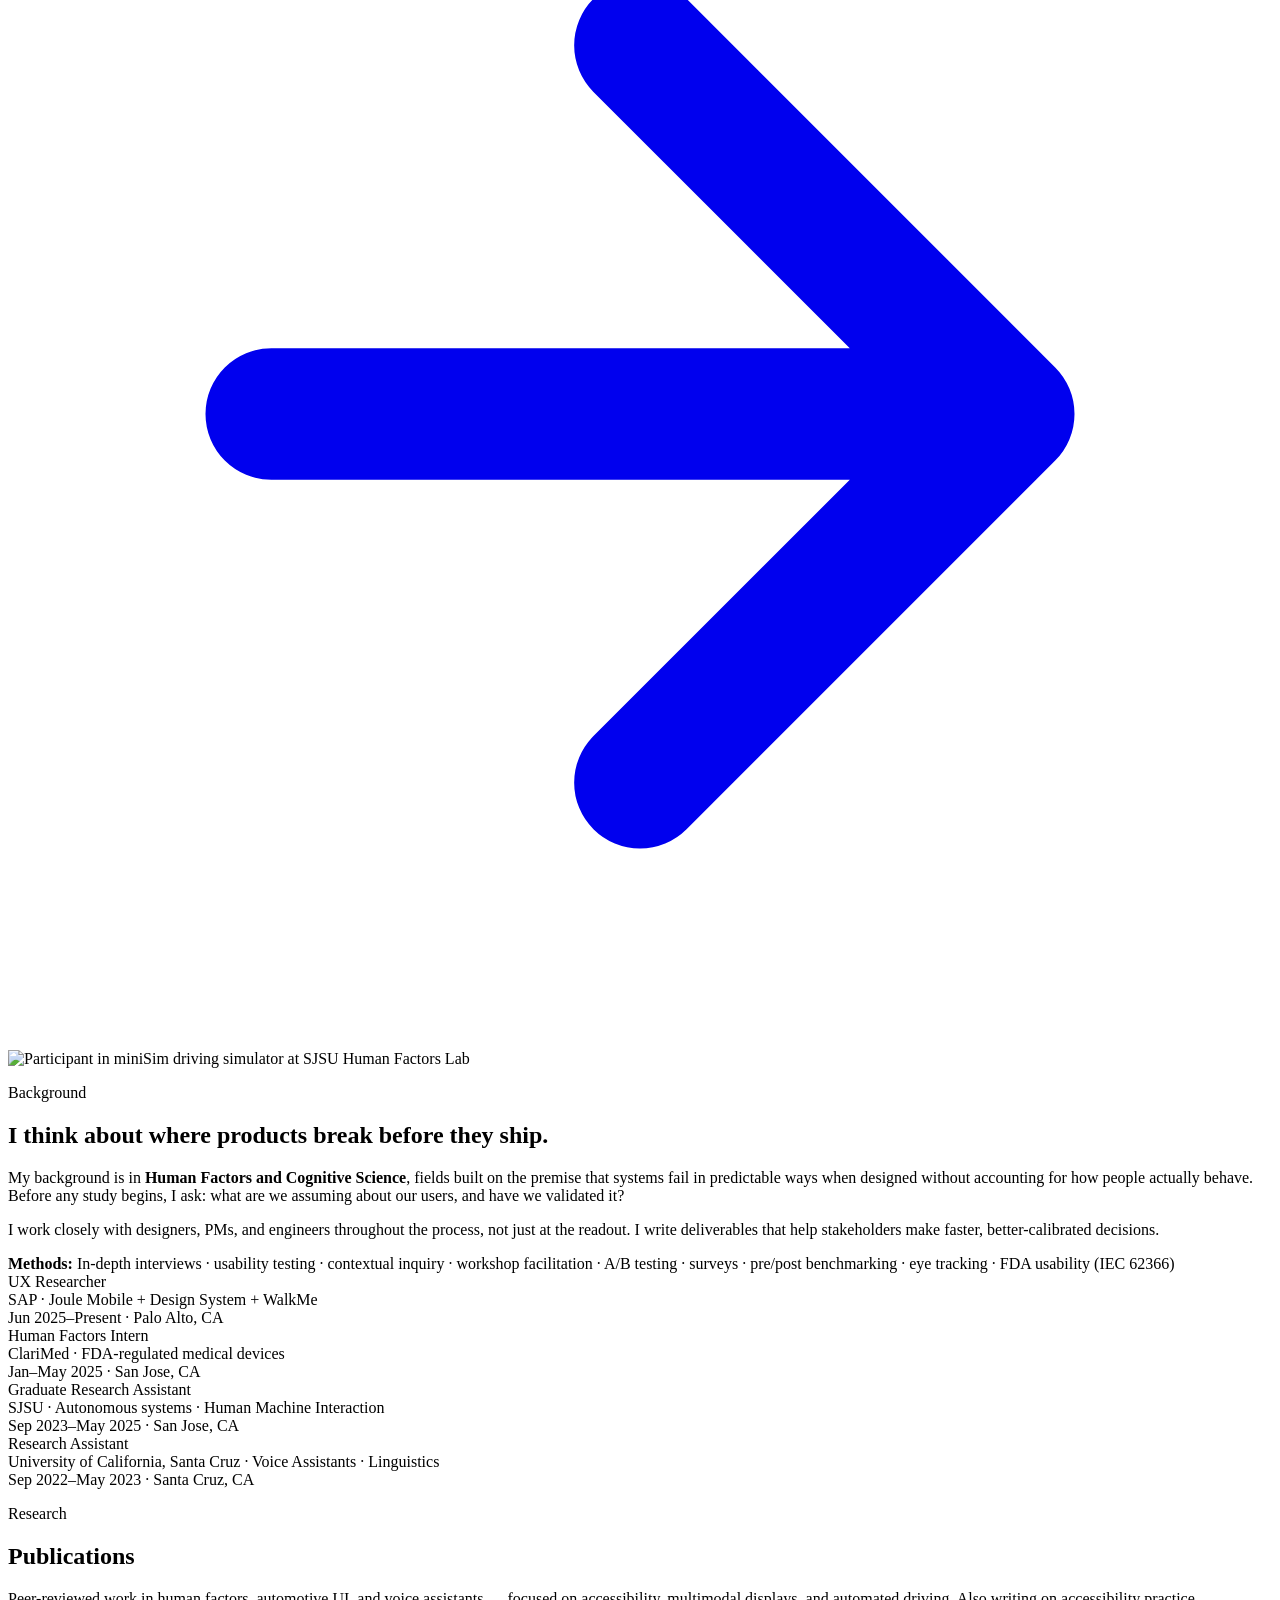
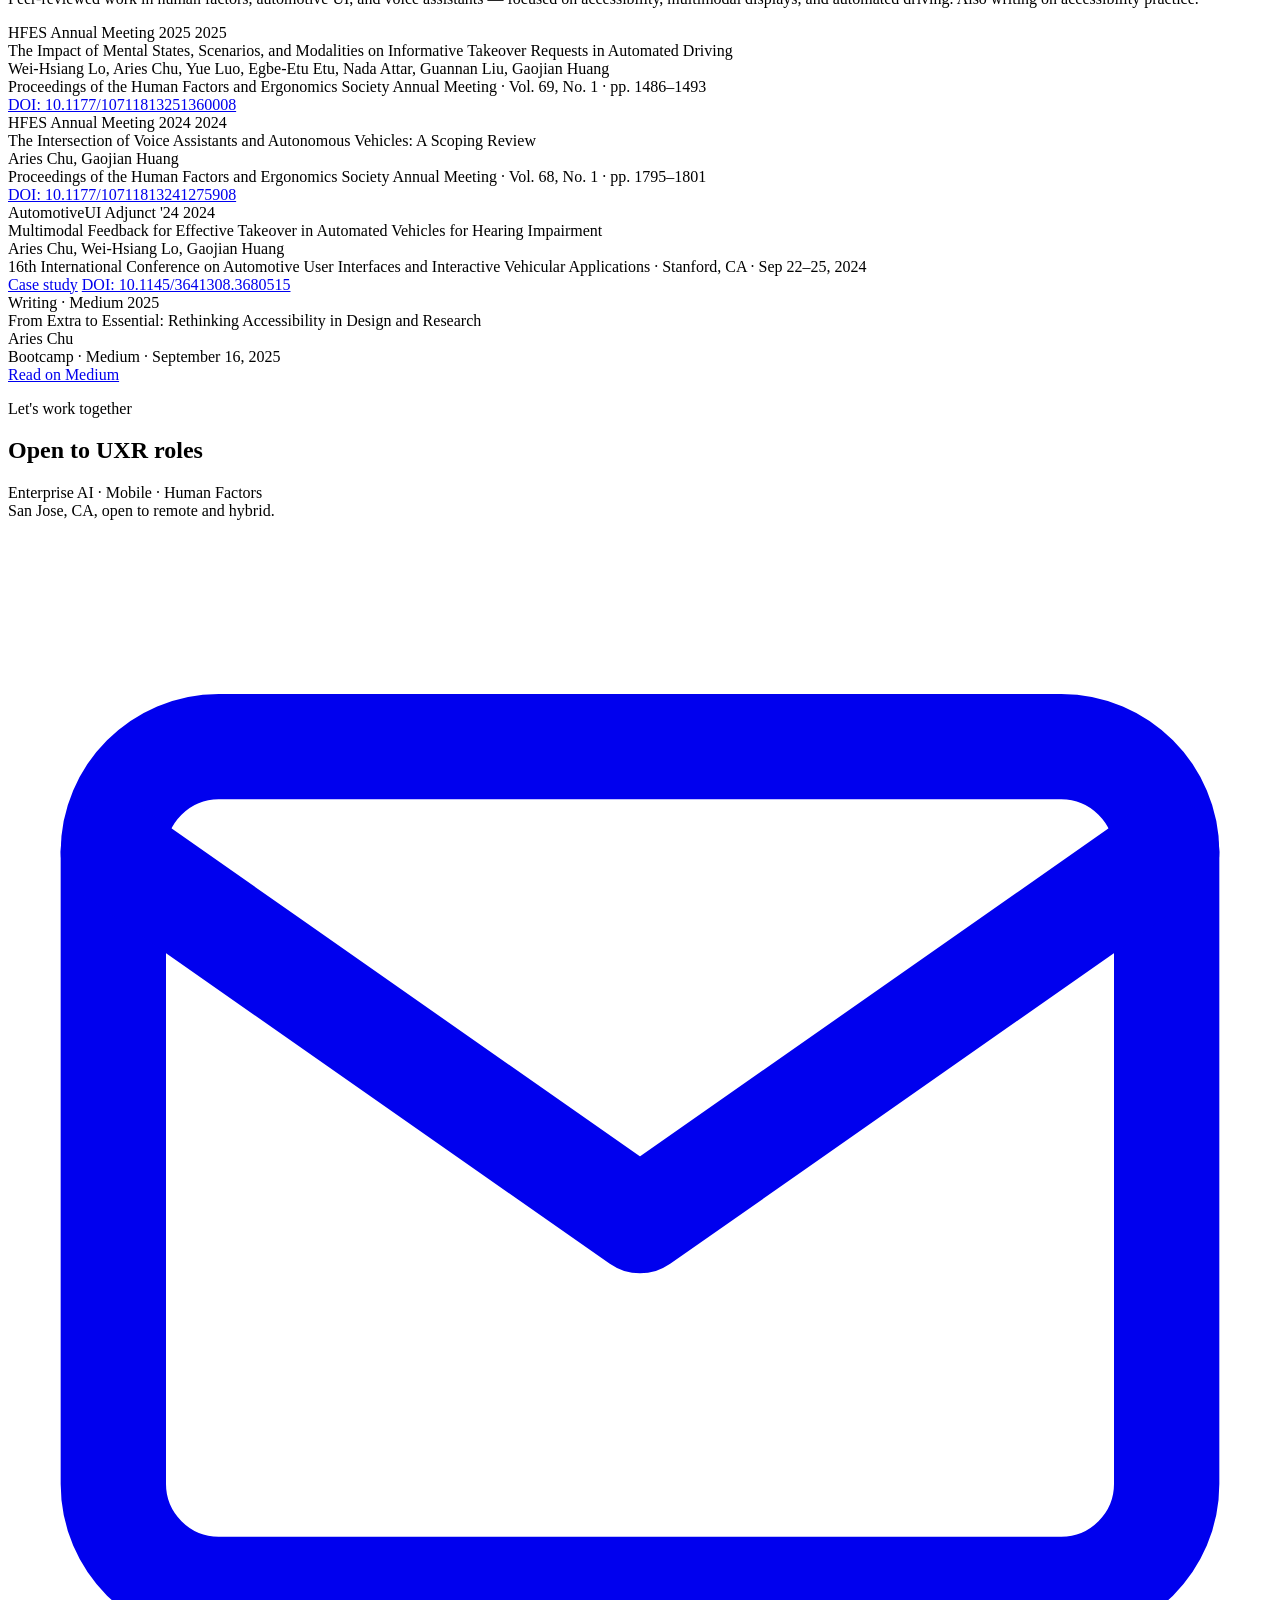
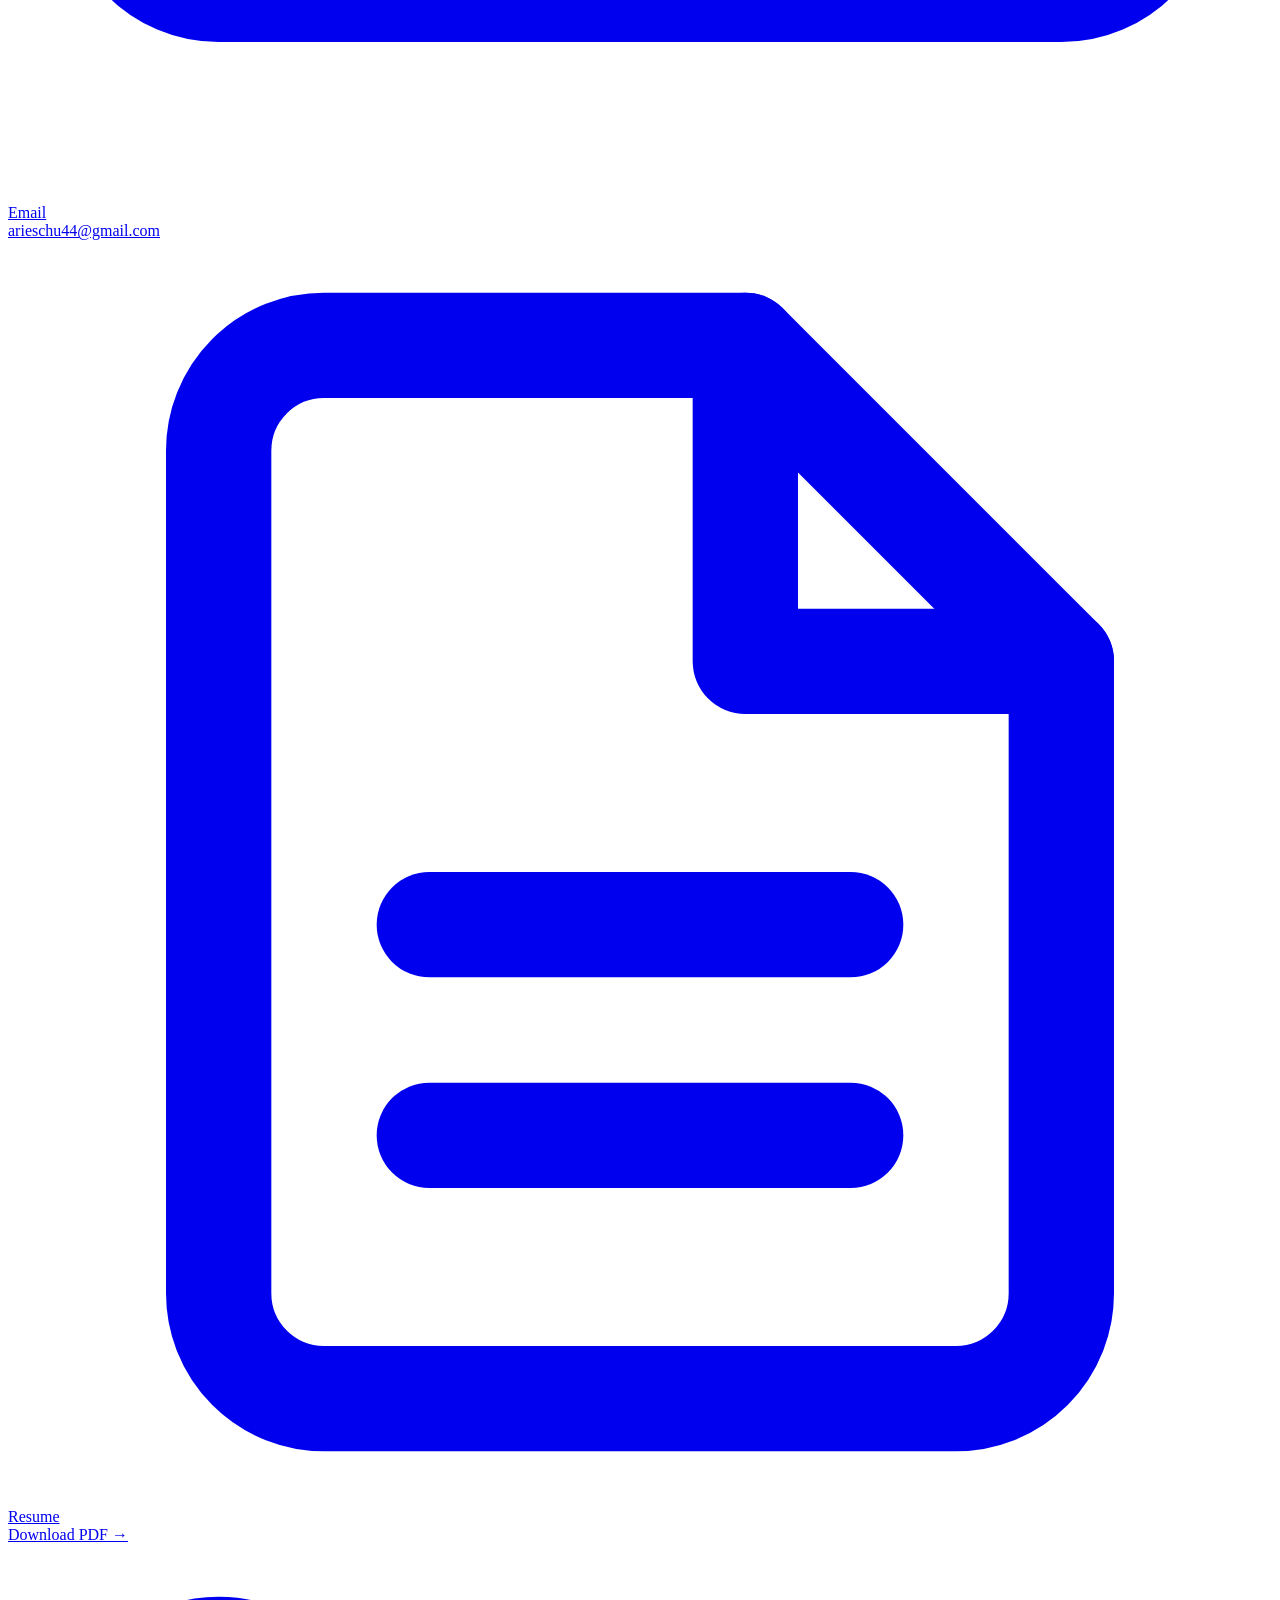
==== commit 0787a62b: "new htmls" ====
--- a/index.html
+++ b/index.html
@@ -7,2075 +7,474 @@
     <title>Aries Chu · UX Researcher</title>
     <link rel="preconnect" href="https://fonts.googleapis.com" />
     <link rel="preconnect" href="https://fonts.gstatic.com" crossorigin />
-    <link
-        href="https://fonts.googleapis.com/css2?family=DM+Sans:ital,opsz,wght@0,9..40,300;0,9..40,400;0,9..40,500;0,9..40,600;1,9..40,300&family=DM+Serif+Display:ital@0;1&display=swap"
-        rel="stylesheet" />
-    <style>
-        *,
-        *::before,
-        *::after {
-            box-sizing: border-box;
-            margin: 0;
-            padding: 0
-        }
-
-        :root {
-            --blue: #1a73e8;
-            --blue-dk: #1557b0;
-            --blue-lt: #e8f0fe;
-            --green: #1e8e3e;
-            --green-lt: #e6f4ea;
-            --amber: #f9ab00;
-            --amber-lt: #fef3e2;
-            --red: #d93025;
-            --red-lt: #fce8e6;
-            --g50: #f8f9fa;
-            --g100: #f1f3f4;
-            --g200: #e8eaed;
-            --g400: #bdc1c6;
-            --g600: #5f6368;
-            --g900: #202124;
-            --surface: #fff;
-            --border: #e8eaed;
-            --r: 8px;
-            --rl: 14px;
-            --sans: 'DM Sans', system-ui, sans-serif;
-            --serif: 'DM Serif Display', Georgia, serif;
-            --ease: 0.18s cubic-bezier(.4, 0, .2, 1);
-        }
-
-        html {
-            scroll-behavior: smooth
-        }
-
-        body {
-            font-family: var(--sans);
-            background: var(--g50);
-            color: var(--g900);
-            line-height: 1.65;
-            -webkit-font-smoothing: antialiased
-        }
-
-        img {
-            display: block;
-            max-width: 100%
-        }
-
-        a {
-            color: inherit;
-            text-decoration: none
-        }
-
-        ::-webkit-scrollbar {
-            width: 5px
-        }
-
-        ::-webkit-scrollbar-thumb {
-            background: var(--g200);
-            border-radius: 3px
-        }
-
-        /* NAV */
-        .nav {
-            position: sticky;
-            top: 0;
-            z-index: 200;
-            height: 60px;
-            background: rgba(255, 255, 255, 0.92);
-            backdrop-filter: blur(12px);
-            border-bottom: 1px solid var(--border);
-            display: flex;
-            align-items: center;
-            justify-content: space-between;
-            padding: 0 48px
-        }
-
-        .nav-logo {
-            font-family: var(--serif);
-            font-size: 18px
-        }
-
-        .nav-logo span {
-            color: var(--blue)
-        }
-
-        .nav-links {
-            display: flex;
-            gap: 28px;
-            list-style: none
-        }
-
-        .nav-links a {
-            font-size: 13.5px;
-            font-weight: 500;
-            color: var(--g600);
-            transition: color var(--ease)
-        }
-
-        .nav-links a:hover {
-            color: var(--blue)
-        }
-
-        .nav-cta {
-            font-size: 13.5px;
-            font-weight: 500;
-            background: var(--blue);
-            color: #fff;
-            padding: 8px 22px;
-            border-radius: 24px;
-            transition: background var(--ease)
-        }
-
-        .nav-cta:hover {
-            background: var(--blue-dk)
-        }
-
-        /* HERO */
-        .hero {
-            max-width: 1120px;
-            margin: 0 auto;
-            padding: 80px 48px 64px;
-            display: grid;
-            grid-template-columns: 1fr 220px;
-            gap: 56px;
-            align-items: center
-        }
-
-        .hero-badge {
-            display: inline-flex;
-            align-items: center;
-            gap: 7px;
-            background: var(--green-lt);
-            color: var(--green);
-            font-size: 11.5px;
-            font-weight: 600;
-            letter-spacing: 0.5px;
-            padding: 5px 14px;
-            border-radius: 20px;
-            margin-bottom: 18px
-        }
-
-        .hero-dot {
-            width: 7px;
-            height: 7px;
-            border-radius: 50%;
-            background: var(--green);
-            flex-shrink: 0
-        }
-
-        .hero-eyebrow {
-            font-size: 11.5px;
-            font-weight: 600;
-            color: var(--blue);
-            letter-spacing: 1.2px;
-            text-transform: uppercase;
-            margin-bottom: 10px
-        }
-
-        .hero h1 {
-            font-family: var(--serif);
-            font-size: 46px;
-            font-weight: 400;
-            line-height: 1.08;
-            letter-spacing: -0.4px;
-            margin-bottom: 14px
-        }
-
-        .hero h1 em {
-            font-style: italic;
-            color: var(--blue)
-        }
-
-        .hero-sub {
-            font-size: 16px;
-            color: var(--g600);
-            line-height: 1.7;
-            max-width: 520px;
-            margin-bottom: 8px
-        }
-
-        .hero-sub strong {
-            color: var(--g900);
-            font-weight: 500
-        }
-
-        .hero-tagline {
-            font-size: 14px;
-            color: var(--g600);
-            line-height: 1.65;
-            max-width: 500px;
-            margin-bottom: 26px
-        }
-
-        .hero-btns {
-            display: flex;
-            gap: 10px;
-            flex-wrap: wrap;
-            margin-bottom: 38px
-        }
-
-        .btn-primary {
-            font-size: 14px;
-            font-weight: 500;
-            background: var(--blue);
-            color: #fff;
-            padding: 10px 24px;
-            border-radius: 24px;
-            transition: background var(--ease)
-        }
-
-        .btn-primary:hover {
-            background: var(--blue-dk)
-        }
-
-        .btn-ghost {
-            font-size: 14px;
-            font-weight: 500;
-            color: var(--blue);
-            border: 1.5px solid var(--blue);
-            padding: 9px 22px;
-            border-radius: 24px;
-            transition: background var(--ease)
-        }
-
-        .btn-ghost:hover {
-            background: var(--blue-lt)
-        }
-
-        .hero-metrics {
-            display: flex;
-            gap: 32px;
-            flex-wrap: wrap
-        }
-
-        .metric-num {
-            font-family: var(--serif);
-            font-size: 28px;
-            color: var(--g900);
-            line-height: 1
-        }
-
-        .metric-label {
-            font-size: 11.5px;
-            color: var(--g600);
-            margin-top: 3px
-        }
-
-        .portrait-wrap {
-            display: flex;
-            flex-direction: column;
-            align-items: center;
-            gap: 12px
-        }
-
-        .portrait {
-            width: 200px;
-            height: 200px;
-            border-radius: 50%;
-            object-fit: cover;
-            border: 3px solid var(--border)
-        }
-
-        .portrait-chips {
-            display: flex;
-            flex-direction: column;
-            gap: 6px;
-            align-items: center
-        }
-
-        .portrait-chip {
-            font-size: 11px;
-            font-weight: 500;
-            color: var(--g600);
-            background: var(--g100);
-            border: 1px solid var(--border);
-            padding: 4px 12px;
-            border-radius: 12px;
-            white-space: nowrap
-        }
-
-        /* DIVIDER */
-        .divider {
-            border: none;
-            border-top: 1px solid var(--border)
-        }
-
-        /* SECTION */
-        .section {
-            max-width: 1120px;
-            margin: 0 auto;
-            padding: 64px 48px
-        }
-
-        .eyebrow {
-            font-size: 11.5px;
-            font-weight: 600;
-            letter-spacing: 1.2px;
-            text-transform: uppercase;
-            color: var(--blue);
-            margin-bottom: 8px
-        }
-
-        .section-title {
-            font-family: var(--serif);
-            font-size: 32px;
-            font-weight: 400;
-            letter-spacing: -0.3px;
-            margin-bottom: 8px
-        }
-
-        .section-sub {
-            font-size: 15px;
-            color: var(--g600);
-            line-height: 1.65;
-            max-width: 580px;
-            margin-bottom: 36px
-        }
-
-        /* PHILOSOPHY */
-        .phil-grid {
-            display: grid;
-            grid-template-columns: repeat(4, 1fr);
-            gap: 14px
-        }
-
-        .phil-card {
-            background: var(--surface);
-            border: 1px solid var(--border);
-            border-radius: var(--rl);
-            padding: 22px;
-            transition: box-shadow var(--ease), transform var(--ease)
-        }
-
-        .phil-card:hover {
-            box-shadow: 0 4px 20px rgba(26, 115, 232, 0.09);
-            transform: translateY(-2px)
-        }
-
-        .phil-icon {
-            width: 36px;
-            height: 36px;
-            border-radius: 9px;
-            background: var(--blue-lt);
-            display: flex;
-            align-items: center;
-            justify-content: center;
-            margin-bottom: 12px
-        }
-
-        .phil-icon svg {
-            width: 17px;
-            height: 17px;
-            stroke: var(--blue);
-            fill: none;
-            stroke-width: 2;
-            stroke-linecap: round;
-            stroke-linejoin: round
-        }
-
-        .phil-title {
-            font-size: 14px;
-            font-weight: 600;
-            margin-bottom: 6px
-        }
-
-        .phil-body {
-            font-size: 12.5px;
-            color: var(--g600);
-            line-height: 1.6
-        }
-
-        /* CASE STUDY CARDS */
-        .cs-list {
-            display: flex;
-            flex-direction: column;
-            gap: 24px
-        }
-
-        .cs-card {
-            background: var(--surface);
-            border: 1px solid var(--border);
-            border-radius: var(--rl);
-            overflow: hidden;
-            transition: box-shadow var(--ease)
-        }
-
-        .cs-card:hover {
-            box-shadow: 0 4px 20px rgba(32, 33, 36, 0.09)
-        }
-
-        .cs-top {
-            display: grid;
-            grid-template-columns: 1fr 300px
-        }
-
-        .cs-body {
-            padding: 36px 38px
-        }
-
-        .tags {
-            display: flex;
-            gap: 7px;
-            flex-wrap: wrap;
-            margin-bottom: 16px
-        }
-
-        .tag {
-            font-size: 10.5px;
-            font-weight: 600;
-            letter-spacing: 0.3px;
-            padding: 3px 10px;
-            border-radius: 11px
-        }
-
-        .t-blue {
-            background: var(--blue-lt);
-            color: #1557b0
-        }
-
-        .t-green {
-            background: var(--green-lt);
-            color: #166534
-        }
-
-        .t-amber {
-            background: var(--amber-lt);
-            color: #92400e
-        }
-
-        .t-red {
-            background: var(--red-lt);
-            color: #991b1b
-        }
-
-        .t-gray {
-            background: var(--g100);
-            color: var(--g600)
-        }
-
-        .cs-num {
-            font-size: 11px;
-            font-weight: 600;
-            color: var(--g400);
-            margin-bottom: 6px;
-            letter-spacing: 0.3px
-        }
-
-        .cs-title {
-            font-family: var(--serif);
-            font-size: 21px;
-            font-weight: 400;
-            line-height: 1.25;
-            margin-bottom: 12px
-        }
-
-        .cs-hook {
-            font-size: 14px;
-            color: var(--g600);
-            line-height: 1.7;
-            margin-bottom: 20px
-        }
-
-        /* snapshot */
-        .snapshot {
-            display: grid;
-            grid-template-columns: 1fr 1fr;
-            border: 1px solid var(--border);
-            border-radius: var(--r);
-            overflow: hidden;
-            margin-bottom: 22px;
-            font-size: 12.5px
-        }
-
-        .snap {
-            padding: 12px 15px;
-            border-right: 1px solid var(--border);
-            border-bottom: 1px solid var(--border)
-        }
-
-        .snap:nth-child(2n) {
-            border-right: none
-        }
-
-        .snap:nth-last-child(-n+2) {
-            border-bottom: none
-        }
-
-        .snap-lbl {
-            font-size: 10px;
-            font-weight: 700;
-            text-transform: uppercase;
-            letter-spacing: 0.8px;
-            color: var(--g400);
-            margin-bottom: 4px
-        }
-
-        .snap-val {
-            color: var(--g900);
-            line-height: 1.5
-        }
-
-        /* metrics row */
-        .cs-metrics {
-            display: flex;
-            gap: 26px;
-            flex-wrap: wrap;
-            margin-bottom: 22px
-        }
-
-        .cs-mn {
-            font-family: var(--serif);
-            font-size: 24px;
-            color: var(--g900)
-        }
-
-        .cs-ml {
-            font-size: 11px;
-            color: var(--g600);
-            margin-top: 2px
-        }
-
-        /* expand button */
-        .exp-btn {
-            display: inline-flex;
-            align-items: center;
-            gap: 6px;
-            font-size: 13px;
-            font-weight: 500;
-            color: var(--blue);
-            background: none;
-            border: 1.5px solid var(--border);
-            padding: 7px 16px;
-            border-radius: 20px;
-            cursor: pointer;
-            transition: all var(--ease)
-        }
-
-        .exp-btn:hover {
-            border-color: var(--blue);
-            background: var(--blue-lt)
-        }
-
-        .exp-btn svg {
-            width: 13px;
-            height: 13px;
-            stroke: var(--blue);
-            fill: none;
-            stroke-width: 2.5;
-            stroke-linecap: round;
-            transition: transform var(--ease)
-        }
-
-        .exp-btn.open svg {
-            transform: rotate(180deg)
-        }
-
-        /* image panel */
-        .cs-img {
-            background: var(--g100);
-            overflow: hidden;
-            min-height: 280px;
-            display: flex;
-            align-items: center;
-            justify-content: center
-        }
-
-        .cs-img img {
-            width: 100%;
-            height: 100%;
-            object-fit: cover
-        }
-
-        /* EXPANDED DETAIL */
-        .cs-detail {
-            display: none;
-            border-top: 1px solid var(--border)
-        }
-
-        .cs-detail.open {
-            display: block
-        }
-
-        .cs-detail-inner {
-            padding: 36px 38px
-        }
-
-        /* reframe */
-        .reframe {
-            display: grid;
-            grid-template-columns: 1fr 32px 1fr;
-            gap: 12px;
-            align-items: center;
-            margin-bottom: 28px
-        }
-
-        .rf-box {
-            border: 1px solid var(--border);
-            border-radius: var(--r);
-            padding: 16px;
-            background: var(--g50)
-        }
-
-        .rf-box.after {
-            background: var(--blue-lt);
-            border-color: #c5d9f8
-        }
-
-        .rf-mark {
-            font-size: 10px;
-            font-weight: 700;
-            text-transform: uppercase;
-            letter-spacing: 0.8px;
-            color: var(--g400);
-            margin-bottom: 6px
-        }
-
-        .rf-box.after .rf-mark {
-            color: var(--blue)
-        }
-
-        .rf-text {
-            font-size: 13px;
-            color: var(--g900);
-            line-height: 1.55
-        }
-
-        .rf-arrow {
-            display: flex;
-            align-items: center;
-            justify-content: center;
-            font-size: 18px;
-            color: var(--blue)
-        }
-
-        /* narrative blocks */
-        .ns {
-            margin-bottom: 28px
-        }
-
-        .ns:last-child {
-            margin-bottom: 0
-        }
-
-        .ns-h {
-            font-size: 10.5px;
-            font-weight: 700;
-            letter-spacing: 1px;
-            text-transform: uppercase;
-            color: var(--g400);
-            margin-bottom: 14px;
-            padding-bottom: 8px;
-            border-bottom: 1px solid var(--border)
-        }
-
-        .two-col {
-            display: grid;
-            grid-template-columns: 1fr 1fr;
-            gap: 22px
-        }
-
-        .ns-col h4 {
-            font-size: 12.5px;
-            font-weight: 600;
-            margin-bottom: 9px
-        }
-
-        .ns-list {
-            list-style: none
-        }
-
-        .ns-list li {
-            font-size: 13px;
-            color: var(--g600);
-            padding: 6px 0;
-            border-bottom: 1px solid var(--g100);
-            line-height: 1.55
-        }
-
-        .ns-list li:last-child {
-            border-bottom: none
-        }
-
-        .ns-list li::before {
-            content: "→ ";
-            color: var(--blue);
-            font-weight: 600
-        }
-
-        .ns-p {
-            font-size: 13.5px;
-            color: var(--g600);
-            line-height: 1.75
-        }
-
-        /* insights */
-        .insight-list {
-            display: flex;
-            flex-direction: column;
-            gap: 10px
-        }
-
-        .insight {
-            display: flex;
-            gap: 14px;
-            background: var(--g50);
-            border: 1px solid var(--border);
-            border-radius: var(--r);
-            padding: 14px 18px
-        }
-
-        .in-num {
-            font-family: var(--serif);
-            font-size: 20px;
-            color: var(--blue);
-            line-height: 1;
-            flex-shrink: 0;
-            padding-top: 2px
-        }
-
-        .in-title {
-            font-size: 13.5px;
-            font-weight: 600;
-            margin-bottom: 4px
-        }
-
-        .in-body {
-            font-size: 12.5px;
-            color: var(--g600);
-            line-height: 1.6
-        }
-
-        /* stakeholder callout */
-        .sth {
-            background: #fef3e2;
-            border: 1px solid #fde68a;
-            border-left: 4px solid var(--amber);
-            border-radius: 0 var(--r) var(--r) 0;
-            padding: 14px 18px;
-            margin-bottom: 16px
-        }
-
-        .sth-lbl {
-            font-size: 10px;
-            font-weight: 700;
-            text-transform: uppercase;
-            letter-spacing: 0.8px;
-            color: #92400e;
-            margin-bottom: 5px
-        }
-
-        .sth-text {
-            font-size: 13px;
-            color: var(--g900);
-            line-height: 1.6
-        }
-
-        /* quote */
-        .quote {
-            border-left: 3px solid var(--blue);
-            padding: 12px 18px;
-            background: var(--blue-lt);
-            border-radius: 0 var(--r) var(--r) 0;
-            margin-bottom: 18px
-        }
-
-        .quote p {
-            font-style: italic;
-            font-size: 14px;
-            color: var(--g900);
-            line-height: 1.65;
-            margin-bottom: 5px
-        }
-
-        .quote cite {
-            font-size: 11.5px;
-            color: var(--g600);
-            font-style: normal;
-            font-weight: 500
-        }
-
-        /* impact chips */
-        .impact-chips {
-            display: flex;
-            flex-wrap: wrap;
-            gap: 8px
-        }
-
-        .ic {
-            background: var(--green-lt);
-            color: #166534;
-            font-size: 12px;
-            font-weight: 500;
-            padding: 4px 13px;
-            border-radius: 13px;
-            border: 1px solid #bbf7d0
-        }
-
-        /* reflection */
-        .reflect {
-            background: var(--g50);
-            border: 1px solid var(--border);
-            border-radius: var(--r);
-            padding: 20px 22px
-        }
-
-        .reflect-title {
-            font-size: 13px;
-            font-weight: 600;
-            margin-bottom: 8px
-        }
-
-        .reflect-body {
-            font-size: 13px;
-            color: var(--g600);
-            line-height: 1.75
-        }
-
-        /* ABOUT */
-        .about-wrap {
-            display: grid;
-            grid-template-columns: 1fr 280px;
-            gap: 64px;
-            align-items: start
-        }
-
-        .about-body p {
-            font-size: 15px;
-            color: var(--g600);
-            line-height: 1.8;
-            margin-bottom: 16px
-        }
-
-        .about-body p strong {
-            color: var(--g900);
-            font-weight: 500
-        }
-
-        .skills-group {
-            margin-top: 22px
-        }
-
-        .sg-label {
-            font-size: 10.5px;
-            font-weight: 700;
-            letter-spacing: 0.9px;
-            text-transform: uppercase;
-            color: var(--g400);
-            margin-bottom: 8px
-        }
-
-        .sg-chips {
-            display: flex;
-            flex-wrap: wrap;
-            gap: 7px;
-            margin-bottom: 16px
-        }
-
-        .sc {
-            font-size: 12px;
-            font-weight: 500;
-            color: var(--g600);
-            background: var(--g100);
-            padding: 4px 12px;
-            border-radius: 11px
-        }
-
-        .tl-item {
-            display: flex;
-            gap: 14px;
-            margin-bottom: 24px
-        }
-
-        .tl-item:last-child {
-            margin-bottom: 0
-        }
-
-        .tl-spine {
-            display: flex;
-            flex-direction: column;
-            align-items: center
-        }
-
-        .tl-dot {
-            width: 9px;
-            height: 9px;
-            border-radius: 50%;
-            background: var(--blue);
-            flex-shrink: 0;
-            margin-top: 5px
-        }
-
-        .tl-line {
-            width: 2px;
-            background: var(--border);
-            flex: 1;
-            margin-top: 5px
-        }
-
-        .tl-role {
-            font-size: 14px;
-            font-weight: 600
-        }
-
-        .tl-org {
-            font-size: 13px;
-            color: var(--blue);
-            margin-top: 1px
-        }
-
-        .tl-meta {
-            font-size: 11.5px;
-            color: var(--g600);
-            margin-top: 1px
-        }
-
-        /* CONTACT */
-        .contact-bg {
-            background: var(--surface);
-            border-top: 1px solid var(--border)
-        }
-
-        .contact-inner {
-            max-width: 1120px;
-            margin: 0 auto;
-            padding: 64px 48px;
-            display: grid;
-            grid-template-columns: 1fr auto;
-            gap: 72px;
-            align-items: start
-        }
-
-        .contact-links {
-            display: flex;
-            flex-direction: column;
-            gap: 10px;
-            min-width: 280px
-        }
-
-        .contact-card {
-            display: flex;
-            align-items: center;
-            gap: 13px;
-            border: 1px solid var(--border);
-            border-radius: var(--rl);
-            padding: 14px 18px;
-            background: var(--surface);
-            transition: all var(--ease)
-        }
-
-        .contact-card:hover {
-            border-color: var(--blue);
-            background: #f0f7ff
-        }
-
-        .contact-icon {
-            width: 36px;
-            height: 36px;
-            border-radius: 9px;
-            background: var(--blue-lt);
-            display: flex;
-            align-items: center;
-            justify-content: center;
-            flex-shrink: 0
-        }
-
-        .contact-icon svg {
-            width: 15px;
-            height: 15px;
-            stroke: var(--blue);
-            fill: none;
-            stroke-width: 2;
-            stroke-linecap: round;
-            stroke-linejoin: round
-        }
-
-        .contact-lbl {
-            font-size: 11px;
-            color: var(--g600)
-        }
-
-        .contact-val {
-            font-size: 13.5px;
-            font-weight: 500
-        }
-
-        footer {
-            background: var(--g50);
-            border-top: 1px solid var(--border);
-            padding: 20px 48px;
-            text-align: center
-        }
-
-        footer p {
-            font-size: 12.5px;
-            color: var(--g600)
-        }
-
-        /* ANIMATIONS */
-        @keyframes fadeUp {
-            from {
-                opacity: 0;
-                transform: translateY(16px)
-            }
-
-            to {
-                opacity: 1;
-                transform: translateY(0)
-            }
-        }
-
-        .hero-left>* {
-            animation: fadeUp 0.5s ease both
-        }
-
-        .hero-left>*:nth-child(1) {
-            animation-delay: .04s
-        }
-
-        .hero-left>*:nth-child(2) {
-            animation-delay: .10s
-        }
-
-        .hero-left>*:nth-child(3) {
-            animation-delay: .16s
-        }
-
-        .hero-left>*:nth-child(4) {
-            animation-delay: .22s
-        }
-
-        .hero-left>*:nth-child(5) {
-            animation-delay: .28s
-        }
-
-        .hero-left>*:nth-child(6) {
-            animation-delay: .34s
-        }
-
-        /* RESPONSIVE */
-        @media(max-width:900px) {
-            .nav {
-                padding: 0 20px
-            }
-
-            .nav-links {
-                display: none
-            }
-
-            .hero {
-                grid-template-columns: 1fr;
-                padding: 48px 20px 40px;
-                gap: 24px
-            }
-
-            .portrait-wrap {
-                flex-direction: row;
-                justify-content: flex-start
-            }
-
-            .section {
-                padding: 48px 20px
-            }
-
-            .phil-grid {
-                grid-template-columns: 1fr 1fr
-            }
-
-            .cs-top {
-                grid-template-columns: 1fr
-            }
-
-            .cs-img {
-                min-height: 180px
-            }
-
-            .snapshot {
-                grid-template-columns: 1fr
-            }
-
-            .snap {
-                border-right: none
-            }
-
-            .snap:nth-last-child(-n+2) {
-                border-bottom: 1px solid var(--border)
-            }
-
-            .snap:last-child {
-                border-bottom: none
-            }
-
-            .two-col {
-                grid-template-columns: 1fr
-            }
-
-            .reframe {
-                grid-template-columns: 1fr
-            }
-
-            .rf-arrow {
-                display: none
-            }
-
-            .about-wrap {
-                grid-template-columns: 1fr
-            }
-
-            .contact-inner {
-                grid-template-columns: 1fr;
-                gap: 36px;
-                padding: 48px 20px
-            }
-
-            footer {
-                padding: 20px
-            }
-        }
-
-        @media(max-width:600px) {
-            .hero h1 {
-                font-size: 34px
-            }
-
-            .phil-grid {
-                grid-template-columns: 1fr
-            }
-        }
-    </style>
+    <link href="https://fonts.googleapis.com/css2?family=Google+Sans:wght@400;500;700&family=Google+Sans+Display:wght@400;500;700&family=Roboto:wght@300;400;500;700&display=swap" rel="stylesheet" />
+    <link rel="stylesheet" href="style.css" />
 </head>
 
 <body>
 
     <!-- NAV -->
     <nav class="nav">
-        <div class="nav-logo">Aries <span>Chu</span></div>
+        <div class="nav-logo">
+            <span class="nav-logo-first">Aries</span>
+            <span class="nav-logo-last">Chu</span>
+        </div>
         <ul class="nav-links">
             <li><a href="#approach">Approach</a></li>
             <li><a href="#work">Work</a></li>
             <li><a href="#about">About</a></li>
+            <li><a href="#publications">Publications</a></li>
             <li><a href="#contact">Contact</a></li>
         </ul>
-        <a href="#contact" class="nav-cta">Get in touch</a>
+        <a href="mailto:arieschu44@gmail.com" class="nav-cta">Get in touch</a>
     </nav>
 
     <!-- HERO -->
-    <div class="hero">
-        <div class="hero-left">
-            <div class="hero-badge">
-                <div class="hero-dot"></div>Open to UXR roles
-            </div>
-            <p class="hero-eyebrow">UX Researcher · Enterprise AI · Human Factors</p>
-            <h1>Aries <em>Chu</em></h1>
-            <p class="hero-sub">I study how people interact with <strong>AI, voice, and enterprise systems.</strong> I turn behavioral evidence into product decisions that stick.</p>
-            <p class="hero-tagline">My work combines qualitative research, experimental design, and behavioral analysis to help teams understand user needs and shape product direction.</p>
-            <div class="hero-btns">
-                <a href="#work" class="btn-primary">View case studies</a>
-                <a href="files/resume.pdf" class="btn-ghost">Download resume</a>
-            </div>
-            <div class="hero-metrics">
-                <div>
-                    <div class="metric-num">400K+</div>
-                    <div class="metric-label">Enterprise users impacted</div>
-                </div>
-                <div>
-                    <div class="metric-num">+12.6%</div>
-                    <div class="metric-label">CSAT lift driven</div>
-                </div>
-                <div>
-                    <div class="metric-num">~8 wks</div>
-                    <div class="metric-label">Engineering rework prevented</div>
-                </div>
-                <div>
-                    <div class="metric-num">9</div>
-                    <div class="metric-label">Roadmap decisions influenced</div>
-                </div>
-            </div>
-        </div>
-        <div class="portrait-wrap">
-            <img src="pic/me.png" alt="Aries Chu, UX Researcher" class="portrait" />
-            <div class="portrait-chips">
-                <span class="portrait-chip">SAP</span>
-                <span class="portrait-chip">M.S. in Human Factors</span>
-                <span class="portrait-chip">San Jose, CA</span>
-            </div>
-        </div>
-    </div>
-
-    <hr class="divider" />
+    <section class="hero-section">
+        <div class="hero-grid">
+            <div class="hero-content">
+                <div class="hero-badge">
+                    <span class="hero-badge-dot"></span>
+                    Currently at SAP
+                </div>
+                <h1 class="hero-title">Aries <em>Chu</em></h1>
+                <p class="hero-desc">I study how people interact with <strong>AI, voice, and enterprise systems</strong> and turn behavioral evidence into product decisions that stick.</p>
+                <div class="hero-actions">
+                    <a href="#work" class="btn-filled">View case studies</a>
+                    <a href="files/resume.pdf" class="btn-outlined">Download resume</a>
+                </div>
+                <div class="hero-stats">
+                    <div class="stat-item">
+                        <div class="stat-value">95</div>
+                        <div class="stat-label">Research participants</div>
+                    </div>
+                    <div class="stat-divider"></div>
+                    <div class="stat-item">
+                        <div class="stat-value">+12.6%</div>
+                        <div class="stat-label">CSAT lift driven</div>
+                    </div>
+                    <div class="stat-divider"></div>
+                    <div class="stat-item">
+                        <div class="stat-value">0/8</div>
+                        <div class="stat-label">Users wanted the feature</div>
+                    </div>
+                </div>
+            </div>
+            <div class="hero-portrait-col">
+                <div class="portrait-ring">
+                    <img src="pic/me.png" alt="Aries Chu, UX Researcher" class="portrait-img" />
+                </div>
+                <div class="portrait-meta">
+                    <span class="meta-chip">SAP</span>
+                    <span class="meta-chip">M.S. Human Factors</span>
+                    <span class="meta-chip">San Jose, CA</span>
+                </div>
+            </div>
+        </div>
+    </section>
 
     <!-- APPROACH -->
-    <section class="section" id="approach">
-        <p class="eyebrow">Research approach</p>
-        <h2 class="section-title">How I work</h2>
-        <p class="section-sub">Four principles that shape every study, from scoping to stakeholder readout.</p>
-        <div class="phil-grid">
-            <div class="phil-card">
-                <div class="phil-icon"><svg viewBox="0 0 24 24">
-                        <circle cx="12" cy="12" r="3" />
-                        <path
-                            d="M12 1v4M12 19v4M4.22 4.22l2.83 2.83M16.95 16.95l2.83 2.83M1 12h4M19 12h4M4.22 19.78l2.83-2.83M16.95 7.05l2.83-2.83" />
-                    </svg></div>
-                <div class="phil-title">End-to-end ownership</div>
-                <div class="phil-body">I identify the gap before anyone assigns it. Research plan, fieldwork, synthesis, readout: full arc, independently.</div>
-            </div>
-            <div class="phil-card">
-                <div class="phil-icon"><svg viewBox="0 0 24 24">
-                        <polyline points="22 7 13.5 15.5 8.5 10.5 2 17" />
-                        <polyline points="16 7 22 7 22 13" />
-                    </svg></div>
-                <div class="phil-title">Research that moves strategy</div>
-                <div class="phil-body">I frame findings as business risk and investment tradeoffs, not just user observations. My work reaches exec level without being pushed.</div>
-            </div>
-            <div class="phil-card">
-                <div class="phil-icon"><svg viewBox="0 0 24 24">
-                        <path d="M17 21v-2a4 4 0 0 0-4-4H5a4 4 0 0 0-4 4v2" />
-                        <circle cx="9" cy="7" r="4" />
-                        <path d="M23 21v-2a4 4 0 0 0-3-3.87M16 3.13a4 4 0 0 1 0 7.75" />
-                    </svg></div>
-                <div class="phil-title">User voice in every room</div>
-                <div class="phil-body">I translate behavioral insight into language PMs and engineers act on, keeping users present in every decision.</div>
-            </div>
-            <div class="phil-card">
-                <div class="phil-icon"><svg viewBox="0 0 24 24">
-                        <path
-                            d="M10.29 3.86L1.82 18a2 2 0 0 0 1.71 3h16.94a2 2 0 0 0 1.71-3L13.71 3.86a2 2 0 0 0-3.42 0z" />
-                        <line x1="12" y1="9" x2="12" y2="13" />
-                        <line x1="12" y1="17" x2="12.01" y2="17" />
-                    </svg></div>
-                <div class="phil-title">Failure mode thinking</div>
-                <div class="phil-body">Human Factors training means I ask "how will this break?" before "what should we
-                    build?" and before a line of code is written.</div>
-            </div>
-        </div>
-    </section>
-
-    <hr class="divider" />
+    <section class="section section-page" id="approach">
+        <div class="section-inner">
+            <div class="section-header">
+                <p class="eyebrow">Research approach</p>
+                <h2 class="section-title">How I work</h2>
+                <p class="section-sub">Four principles that shape every study, from scoping to stakeholder readout.</p>
+            </div>
+            <div class="principles-grid">
+                <div class="principle-card principle-blue">
+                    <div class="principle-icon">
+                        <svg viewBox="0 0 24 24" fill="none" stroke="currentColor" stroke-width="2" stroke-linecap="round" stroke-linejoin="round">
+                            <circle cx="12" cy="12" r="3" />
+                            <path d="M12 1v4M12 19v4M4.22 4.22l2.83 2.83M16.95 16.95l2.83 2.83M1 12h4M19 12h4M4.22 19.78l2.83-2.83M16.95 7.05l2.83-2.83" />
+                        </svg>
+                    </div>
+                    <h3 class="principle-title">I work backwards from the decision</h3>
+                    <p class="principle-body">The brief rarely names the real risk. I find out what would actually change product direction before designing a study. If I cannot name the decision a study will inform, I do not run it.</p>
+                </div>
+                <div class="principle-card principle-red">
+                    <div class="principle-icon">
+                        <svg viewBox="0 0 24 24" fill="none" stroke="currentColor" stroke-width="2" stroke-linecap="round" stroke-linejoin="round">
+                            <polyline points="22 7 13.5 15.5 8.5 10.5 2 17" />
+                            <polyline points="16 7 22 7 22 13" />
+                        </svg>
+                    </div>
+                    <h3 class="principle-title">Findings are framed as tradeoffs</h3>
+                    <p class="principle-body">I do not hand over observations. I hand over a choice, with the cost of each option made explicit. A readout that does not change what the team does next did not land.</p>
+                </div>
+                <div class="principle-card principle-yellow">
+                    <div class="principle-icon">
+                        <svg viewBox="0 0 24 24" fill="none" stroke="currentColor" stroke-width="2" stroke-linecap="round" stroke-linejoin="round">
+                            <path d="M17 21v-2a4 4 0 0 0-4-4H5a4 4 0 0 0-4 4v2" />
+                            <circle cx="9" cy="7" r="4" />
+                            <path d="M23 21v-2a4 4 0 0 0-3-3.87M16 3.13a4 4 0 0 1 0 7.75" />
+                        </svg>
+                    </div>
+                    <h3 class="principle-title">Method choice is a hypothesis</h3>
+                    <p class="principle-body">I pick methods because they answer a specific question, not because they fit the timeline. Qual reveals mechanism. Quant tests whether it holds. I sequence them so each phase narrows what the next needs to find out.</p>
+                </div>
+                <div class="principle-card principle-green">
+                    <div class="principle-icon">
+                        <svg viewBox="0 0 24 24" fill="none" stroke="currentColor" stroke-width="2" stroke-linecap="round" stroke-linejoin="round">
+                            <path d="M10.29 3.86L1.82 18a2 2 0 0 0 1.71 3h16.94a2 2 0 0 0 1.71-3L13.71 3.86a2 2 0 0 0-3.42 0z" />
+                            <line x1="12" y1="9" x2="12" y2="13" />
+                            <line x1="12" y1="17" x2="12.01" y2="17" />
+                        </svg>
+                    </div>
+                    <h3 class="principle-title">Research that scales past the study</h3>
+                    <p class="principle-body">A study that answers one question once is the floor, not the goal. I build reusable assets from every project: decision frameworks, screeners, synthesis templates. The Conversational vs. UI framework from the Joule study is now used independently by the team on new AI feature proposals.</p>
+                </div>
+            </div>
+        </div>
+    </section>
 
     <!-- CASE STUDIES -->
-    <section class="section" id="work">
-        <p class="eyebrow">Selected work</p>
-        <h2 class="section-title">Case studies</h2>
-        <p class="section-sub">Five research projects at SAP spanning AI interfaces, design systems, voice strategy, and in-product support. Each addresses a different product challenge with a measurable outcome.</p>
-        <div class="cs-list">
-
-            <!-- CS 01 - SAP Support Landscape (was CS05) -->
-            <div class="cs-card">
-                <div class="cs-top">
-                    <div class="cs-body">
-                        <div class="tags"><span class="tag t-blue">Generative Research</span><span class="tag t-amber">Multi-Phase</span><span class="tag t-green">Product Direction</span></div>
-                        <div class="cs-num">01 · SAP Help &amp; Support · 2025–2026 · 3 phases</div>
-                        <div class="cs-title">Mapping a broken support ecosystem and generating the product direction to fix it</div>
-                        <div class="cs-hook">SAP had 74 help and support resources across 5 platforms, yet self-service kept failing. I led a three-phase landscape study across 95 participants to understand why. The findings directly generated the requirements for the Next Gen Panel, SAP's redesigned in-product support experience.</div>
-                        <div class="snapshot">
-                            <div class="snap">
-                                <div class="snap-lbl">Problem</div>
-                                <div class="snap-val">Self-service failure pushed support load onto CSMs, who spent the majority of their time on reactive navigation work instead of strategic advisory. No one had mapped why this pattern persisted.</div>
-                            </div>
-                            <div class="snap">
-                                <div class="snap-lbl">My Role</div>
-                                <div class="snap-val">Researcher across all three phases. Independently designed and led Phase 3 (n=11 CSM interviews); contributed to synthesis and product framing across the full program.</div>
-                            </div>
-                            <div class="snap">
-                                <div class="snap-lbl">Methods</div>
-                                <div class="snap-val">Ph.1: ecosystem survey (n=66) · Ph.2: semi-structured interviews with end users, admins, and content creators (n=18) · Ph.3: CSM interviews (n=11)</div>
-                            </div>
-                            <div class="snap">
-                                <div class="snap-lbl">Outcome</div>
-                                <div class="snap-val">Research generated the Next Gen Panel product concept: a role-filtered, AI-first single entry point that replaces the manual curation work CSMs were absorbing at scale.</div>
-                            </div>
-                        </div>
-                        <div class="cs-metrics">
-                            <div>
-                                <div class="cs-mn">95</div>
-                                <div class="cs-ml">Participants across 3 phases</div>
-                            </div>
-                            <div>
-                                <div class="cs-mn">74</div>
-                                <div class="cs-ml">Support resources in ecosystem</div>
-                            </div>
-                            <div>
-                                <div class="cs-mn">11/11</div>
-                                <div class="cs-ml">CSMs independently named same gap</div>
-                            </div>
-                        </div>
-                        <button class="exp-btn" onclick="toggle('d1',this)">Read full case study <svg viewBox="0 0 24 24"><polyline points="6 9 12 15 18 9" /></svg></button>
-                    </div>
-                    <div class="cs-img"><img src="pic/userjourney.png" alt="SAP support landscape research" /></div>
-                </div>
-                <div class="cs-detail" id="d1">
-                    <div class="cs-detail-inner">
-                        <div class="ns">
-                            <div class="ns-h">Context &amp; Research Opportunity</div>
-                            <p class="ns-p">SAP's help and support ecosystem had grown to 74 resources across 5 platforms, yet self-service adoption continued to fail. When users hit problems, they either bypassed self-service entirely and contacted their Customer Success Manager (CSM), or attempted self-service once, encountered a poor experience, and never tried again. CSMs were absorbing the navigation burden the product was meant to carry. Before designing a solution, the team needed to understand the full failure landscape.</p>
-                        </div>
-                        <div class="ns">
-                            <div class="ns-h">Research Program</div>
-                            <div class="two-col">
-                                <div class="ns-col">
-                                    <h4>Phase 1: Ecosystem mapping (n=66, survey)</h4>
-                                    <ul class="ns-list">
-                                        <li>Catalogued 74 resources across 5 platforms and 6 resource types</li>
-                                        <li>Quantified the awareness-to-use gap: high awareness did not produce adoption</li>
-                                        <li>End users knew an average of 3 resources; admins averaged 7+</li>
-                                        <li>Established a behavioral baseline before any qualitative data collection</li>
-                                    </ul>
-                                </div>
-                                <div class="ns-col">
-                                    <h4>Phase 2: User interviews (n=18, end users, admins, content creators)</h4>
-                                    <ul class="ns-list">
-                                        <li>45-min semi-structured sessions: resolving a real problem, learning journey, and ideal future state</li>
-                                        <li>Identified 4 distinct entry triggers: error/blockage, onboarding, skill growth, content creation</li>
-                                        <li>Mapped two divergent support paths: direct-to-human (8/18) vs. self-service first (10/18)</li>
-                                        <li>14 of 18 participants independently named AI as their near-ideal support model</li>
-                                    </ul>
-                                </div>
-                            </div>
-                            <div style="margin-top:14px">
-                                <h4 style="font-size:12.5px;font-weight:600;margin-bottom:9px">Phase 3: CSM interviews (n=11, independently led)</h4>
-                                <ul class="ns-list">
-                                    <li>Explored how CSMs navigated and recommended resources and what customer behavior patterns they observed</li>
-                                    <li>Found CSMs were manually filtering 25+ resources to ~13, then customers selected 1–3. This curation chain belonged in the product.</li>
-                                    <li>CSM data corroborated Phase 2 from the outside, triangulating both user paths and friction points</li>
-                                    <li>All 11 CSMs independently named a role-filtered, single entry point as the critical missing capability</li>
-                                </ul>
-                            </div>
-                        </div>
-                        <div class="ns">
-                            <div class="ns-h">Key Findings</div>
-                            <div class="insight-list">
-                                <div class="insight">
-                                    <div class="in-num">1</div>
-                                    <div>
-                                        <div class="in-title">CSMs were acting as the navigation layer the product should provide</div>
-                                        <div class="in-body">The manual curation work CSMs performed, filtering by product, role, and situation, was precisely what a well-designed panel should automate. Without that, customers either escalated immediately or experienced repeated self-service failures that built lasting negative associations with SAP support.</div>
-                                    </div>
-                                </div>
-                                <div class="insight">
-                                    <div class="in-num">2</div>
-                                    <div>
-                                        <div class="in-title">Self-service failure is cumulative. Each failed attempt made the next one less likely.</div>
-                                        <div class="in-body">Users described SAP support with words like "challenging, difficult, painful." CSMs reported customers gave up after one or two unhelpful results regardless of experience level. The failure was a pattern that compounded across the customer relationship, not a single bad interaction.</div>
-                                    </div>
-                                </div>
-                                <div class="insight">
-                                    <div class="in-num">3</div>
-                                    <div>
-                                        <div class="in-title">Four predictable friction points drove every failure</div>
-                                        <div class="in-body">Discovery (no clear starting point), navigation (multiple windows, no clearer answer), contextual fit (content didn't reflect the user's specific setup), and terminology mismatch (customers searched in business language; SAP content used SAP language). These patterns held across all three phases and all participant types.</div>
-                                    </div>
-                                </div>
-                                <div class="insight">
-                                    <div class="in-num">4</div>
-                                    <div>
-                                        <div class="in-title">The problem was not a lack of resources. It was a lack of filtering.</div>
-                                        <div class="in-body">SAP had more than enough content. Even experienced CSMs actively recommended only about 13 of 25+ available resources. Adoption was lost in the gap between awareness and use: a discoverability and role-filtering problem, not a content volume problem.</div>
-                                    </div>
-                                </div>
-                            </div>
-                        </div>
-                        <div class="quote">
-                            <p>"I'm like the Siri of SAP. They can ask me and I'll tell them where to go."</p>
-                            <cite>— CSM participant, describing their day-to-day role</cite>
-                        </div>
-                        <div class="ns">
-                            <div class="ns-h">From Research to Product Direction</div>
-                            <div class="reframe">
-                                <div class="rf-box">
-                                    <div class="rf-mark">Current state</div>
-                                    <div class="rf-text">User hits an issue → attempts self-service → fails → contacts CSM → CSM manually curates and filters resources → user gets an answer. CSM absorbs the navigation burden.</div>
-                                </div>
-                                <div class="rf-arrow">→</div>
-                                <div class="rf-box after">
-                                    <div class="rf-mark">Design requirement (research-generated)</div>
-                                    <div class="rf-text">A role-filtered, AI-first single entry point that surfaces relevant resources by product, role, and situation. This replaces the manual curation chain so CSMs can focus on strategic work.</div>
-                                </div>
-                            </div>
-                            <p class="ns-p" style="margin-top:14px">The three-phase program produced a product direction rather than evaluating one. All three data sets converged on the same requirement: 11/11 CSMs named it unprompted, 14/18 end users described AI as their near-ideal model, and the ecosystem survey quantified exactly where the filtration gap sat.</p>
-                        </div>
-                        <div class="ns">
-                            <div class="ns-h">Cross-Functional Influence</div>
-                            <div class="sth">
-                                <div class="sth-lbl">The challenge</div>
-                                <div class="sth-text">The finding that CSMs were acting as a manual navigation layer was a structural critique of the existing product. Framing it as an opportunity, that the panel should replicate what CSMs already do at scale, shifted the insight from a problem statement into a product brief that stakeholders could act on.</div>
-                            </div>
-                            <ul class="ns-list">
-                                <li>Anchored the presentation in CSM voice. "I'm the Siri of SAP" was more persuasive to leadership than any researcher summary</li>
-                                <li>Visualized the curation chain (25+ resources → CSM curates 13 → admin selects a few → end user sees 1–3) to make the opportunity concrete</li>
-                                <li>Cross-phase triangulation across three independent data sets reduced the ability to dismiss any single finding</li>
-                            </ul>
-                        </div>
-                        <div class="ns">
-                            <div class="ns-h">Impact</div>
-                            <div class="impact-chips">
-                                <span class="ic">Next Gen Panel concept generated from research</span>
-                                <span class="ic">Role-filtered AI-first entry point defined as core requirement</span>
-                                <span class="ic">CSM escalation burden reframed as a product design problem</span>
-                                <span class="ic">Requirements validated across 95 participants</span>
-                            </div>
-                        </div>
-                        <div class="ns">
-                            <div class="ns-h">Reflection</div>
-                            <div class="reflect">
-                                <div class="reflect-title">Run the CSM phase earlier to sharpen Phase 2 recruitment</div>
-                                <div class="reflect-body">Phase 3 CSM interviews corroborated and sharpened the Phase 2 user findings. Running them sequentially meant I missed the opportunity to use CSM-observed customer behavior to target specific user profiles earlier. Running CSM interviews first, or in parallel with Phase 2, would have made the end-user sample more precise and the cross-phase triangulation tighter from the start.</div>
-                            </div>
-                        </div>
-                    </div>
-                </div>
-            </div>
-
-            <!-- CS 02 - Retry Button (was CS03) -->
-            <div class="cs-card">
-                <div class="cs-top">
-                    <div class="cs-body">
-                        <div class="tags"><span class="tag t-red">Feature Deprioritized</span><span class="tag t-blue">Behavioral Research</span><span class="tag t-amber">Executive Influence</span></div>
-                        <div class="cs-num">02 · Joule AI Assistant · Sept 2025</div>
-                        <div class="cs-title">8 out of 8 users never reached for a Retry button. So I recommended we don't build one.</div>
-                        <div class="cs-hook">Leadership requested a Retry/Regenerate button for 440K+ enterprise users and engineering was ready to begin. Before building, I ran a behavioral study to observe how users actually responded to AI errors. Every participant repaired mistakes conversationally without looking for a control. The recommendation to deprioritize the feature reached VP level without being pushed.</div>
-                        <div class="snapshot">
-                            <div class="snap">
-                                <div class="snap-lbl">Problem</div>
-                                <div class="snap-val">The team assumed AI errors were transactional and fixable with a reset button. No behavioral evidence existed to validate or challenge that mental model.</div>
-                            </div>
-                            <div class="snap">
-                                <div class="snap-lbl">My Role</div>
-                                <div class="snap-val">Sole researcher on my first independent project. Scoped the study, recruited participants, facilitated all 8 sessions, synthesized findings, and presented to PM, Design, and AI leads.</div>
-                            </div>
-                            <div class="snap">
-                                <div class="snap-lbl">Methods</div>
-                                <div class="snap-val">n=8 behavioral observation interviews · think-aloud protocol · competitive benchmarking (ChatGPT, Copilot) · thematic analysis</div>
-                            </div>
-                            <div class="snap">
-                                <div class="snap-lbl">Outcome</div>
-                                <div class="snap-val">Retry feature deprioritized. Team redirected to conversational repair patterns. Findings escalated to VP unsolicited. A "Conversational vs. UI" framework adopted for future AI interface decisions.</div>
-                            </div>
-                        </div>
-                        <div class="cs-metrics">
-                            <div>
-                                <div class="cs-mn">8/8</div>
-                                <div class="cs-ml">Users repaired errors conversationally</div>
-                            </div>
-                            <div>
-                                <div class="cs-mn">VP</div>
-                                <div class="cs-ml">Findings escalated unsolicited</div>
-                            </div>
-                            <div>
-                                <div class="cs-mn">4 wks</div>
-                                <div class="cs-ml">End-to-end ownership</div>
-                            </div>
-                        </div>
-                        <button class="exp-btn" onclick="toggle('d2',this)">Read full case study <svg viewBox="0 0 24 24"><polyline points="6 9 12 15 18 9" /></svg></button>
-                    </div>
-                    <div class="cs-img"><img src="pic/Joule-Hiring.Attrition-Trends.png" alt="AI error repair research" style="object-position:top" /></div>
-                </div>
-                <div class="cs-detail" id="d2">
-                    <div class="cs-detail-inner">
-                        <div class="ns">
-                            <div class="ns-h">Why Behavioral Observation, Not a Survey</div>
-                            <p class="ns-p">A survey asking "would you use a Retry button?" would have returned misleading signal. People reliably say yes to features when evaluated in isolation. I needed to observe natural error-repair behavior without priming participants toward any specific control. Think-aloud behavioral observation was the only method that could surface the actual mental model users hold when an AI response misses the mark.</p>
-                        </div>
-                        <div class="ns">
-                            <div class="ns-h">Key Findings</div>
-                            <div class="insight-list">
-                                <div class="insight">
-                                    <div class="in-num">1</div>
-                                    <div>
-                                        <div class="in-title">Users treated AI correction as collaborative dialogue, not mechanical repair</div>
-                                        <div class="in-body">All 8 participants immediately rephrased their prompt when Joule missed the mark. None paused to look for a button or control. Users treated correction as an iterative conversation, not a transaction a reset could resolve.</div>
-                                    </div>
-                                </div>
-                                <div class="insight">
-                                    <div class="in-num">2</div>
-                                    <div>
-                                        <div class="in-title">The Retry vs. Regenerate distinction that mattered to engineers was invisible to users</div>
-                                        <div class="in-body">Even when directly prompted to reflect on the difference, participants couldn't distinguish the two concepts during an active task. The label debate the team was having was solving a problem users didn't experience.</div>
-                                    </div>
-                                </div>
-                                <div class="insight">
-                                    <div class="in-num">3</div>
-                                    <div>
-                                        <div class="in-title">Users wanted transparency and steering controls, not a reset</div>
-                                        <div class="in-body">Participants described wanting visibility into why a response changed, the ability to adjust tone, and side-by-side comparisons. These match the conversational repair model they were already using naturally.</div>
-                                    </div>
-                                </div>
-                            </div>
-                        </div>
-                        <div class="quote">
-                            <p>"I don't know sometimes what exactly I'm looking for. I'm figuring out the journey along the way."</p>
-                            <cite>— Enterprise user, describing AI error-repair behavior</cite>
-                        </div>
-                        <div class="ns">
-                            <div class="ns-h">Influencing a Skeptical Stakeholder Environment</div>
-                            <div class="sth">
-                                <div class="sth-lbl">The challenge</div>
-                                <div class="sth-text">The feature request originated with leadership, and a direction was already implied. Recommending "don't build this" required a higher burden of proof than recommending how to shape a feature. Behavioral evidence needed to be airtight, and the framing needed to make the alternative path clear.</div>
-                            </div>
-                            <ul class="ns-list">
-                                <li>Led with behavior, not interpretation. "8/8 users repaired conversationally" is harder to dismiss than a qualitative theme</li>
-                                <li>Benchmarked against ChatGPT and Copilot to show the conversational repair pattern was not unique to Joule</li>
-                                <li>Reframed the design question from "how should the button be labeled?" to "how should the system support users who are guiding it conversationally?" This gave the team a forward path, not just a stop signal</li>
-                            </ul>
-                        </div>
-                        <div class="ns">
-                            <div class="ns-h">Product Implication</div>
-                            <p class="ns-p">The "Conversational vs. UI" framework, which distinguishes when natural language repair is sufficient from when UI controls add value, was adopted as a screening lens for future Joule interface decisions. One study created a reusable decision tool the team now applies independently.</p>
-                        </div>
-                        <div class="ns">
-                            <div class="ns-h">Impact</div>
-                            <div class="impact-chips">
-                                <span class="ic">Retry feature deprioritized before engineering began</span>
-                                <span class="ic">Team redirected to conversational repair design</span>
-                                <span class="ic">VP escalation (unsolicited)</span>
-                                <span class="ic">"Conversational vs. UI" framework adopted for AI decisions</span>
-                            </div>
-                        </div>
-                        <div class="ns">
-                            <div class="ns-h">Reflection</div>
-                            <div class="reflect">
-                                <div class="reflect-title">Follow the disconfirmation with a validation phase</div>
-                                <div class="reflect-body">The study was rigorous at disconfirming the Retry button. It was weaker at validating the alternatives. A second phase testing tone controls and response comparison UIs would have turned "don't build X" into "build Y instead," giving the team a concrete direction alongside the stop signal.</div>
-                            </div>
-                        </div>
-                    </div>
-                </div>
-            </div>
-
-            <!-- CS 03 - Fiori Design System (was CS02) -->
-            <div class="cs-card">
-                <div class="cs-top">
-                    <div class="cs-body">
-                        <div class="tags"><span class="tag t-green">Measured Impact</span><span class="tag t-blue">Mixed Methods</span><span class="tag t-blue">Workshop Facilitation</span></div>
-                        <div class="cs-num">03 · SAP Fiori Design System · Aug–Sep 2025</div>
-                        <div class="cs-title">Designers were abandoning a working design system. The problem wasn't quality. It was trust.</div>
-                        <div class="cs-hook">Satisfaction with SAP Fiori Mobile dropped to 3.71/5 and teams were quietly building custom components instead of using the ones available. The team's hypothesis pointed to component quality. I challenged that hypothesis, uncovered three structural trust failures, and drove changes that lifted satisfaction by +12.6% within a single quarter.</div>
-                        <div class="snapshot">
-                            <div class="snap">
-                                <div class="snap-lbl">Problem</div>
-                                <div class="snap-val">Teams were bypassing functional components. A quality fix would have addressed the symptom and missed the underlying cause entirely.</div>
-                            </div>
-                            <div class="snap">
-                                <div class="snap-lbl">My Role</div>
-                                <div class="snap-val">Lead researcher. Challenged the initial hypothesis, designed and ran the mixed-methods study, facilitated a cross-functional workshop, and drove three changes shipped in v25.04.</div>
-                            </div>
-                            <div class="snap">
-                                <div class="snap-lbl">Methods</div>
-                                <div class="snap-val">n=19 interviews · live workflow observations · pre/post benchmark survey · cross-functional prioritization workshop</div>
-                            </div>
-                            <div class="snap">
-                                <div class="snap-lbl">Outcome</div>
-                                <div class="snap-val">+12.6% satisfaction (3.71 → 4.18) in one quarter. ~8 weeks of engineering rework prevented. Three structural changes shipped in v25.04. 2026 roadmap shaped.</div>
-                            </div>
-                        </div>
-                        <div class="cs-metrics">
-                            <div>
-                                <div class="cs-mn">+12.6%</div>
-                                <div class="cs-ml">Satisfaction lift in one quarter</div>
-                            </div>
-                            <div>
-                                <div class="cs-mn">~8 wks</div>
-                                <div class="cs-ml">Engineering rework prevented</div>
-                            </div>
-                            <div>
-                                <div class="cs-mn">19</div>
-                                <div class="cs-ml">Interviews across designers &amp; developers</div>
-                            </div>
-                        </div>
-                        <button class="exp-btn" onclick="toggle('d3',this)">Read full case study <svg viewBox="0 0 24 24"><polyline points="6 9 12 15 18 9" /></svg></button>
-                    </div>
-                    <div class="cs-img"><img src="pic/visualFoundationImg.834e09a36611bd5c921d.png" alt="Design system research" /></div>
-                </div>
-                <div class="cs-detail" id="d3">
-                    <div class="cs-detail-inner">
-                        <div class="ns">
-                            <div class="ns-h">Context &amp; Hypothesis Challenge</div>
-                            <p class="ns-p">600+ internal designers at SAP depended on Fiori Mobile. When satisfaction dropped and teams began building custom components, the first instinct was to audit component quality. The behavioral signal told a different story. Teams were bypassing components that worked correctly. Avoiding something functional pointed to a structural cause, not a technical one.</p>
-                        </div>
-                        <div class="ns">
-                            <div class="ns-h">The Reframe</div>
-                            <div class="reframe">
-                                <div class="rf-box">
-                                    <div class="rf-mark">Team's hypothesis</div>
-                                    <div class="rf-text">"The components have quality issues. Improve them and adoption returns."</div>
-                                </div>
-                                <div class="rf-arrow">→</div>
-                                <div class="rf-box after">
-                                    <div class="rf-mark">My research question</div>
-                                    <div class="rf-text">"Why do designers feel unsafe depending on this system, and which dimensions of trust are breaking down?"</div>
-                                </div>
-                            </div>
-                        </div>
-                        <div class="ns">
-                            <div class="ns-h">Key Findings</div>
-                            <div class="insight-list">
-                                <div class="insight">
-                                    <div class="in-num">1</div>
-                                    <div>
-                                        <div class="in-title">Conflicting design authorities doubled decision time</div>
-                                        <div class="in-body">SAP guidelines contradicted Apple HIG and Material Design. Every component decision required external cross-referencing. Designers weren't avoiding low-quality components. They were avoiding a system that couldn't tell them what "correct" meant.</div>
-                                    </div>
-                                </div>
-                                <div class="insight">
-                                    <div class="in-num">2</div>
-                                    <div>
-                                        <div class="in-title">Rigid components created a debt spiral teams couldn't exit</div>
-                                        <div class="in-body">Any customization required detaching from the component → detaching meant losing future updates → teams built custom alternatives → debt compounded with every release. The system's inflexibility was generating the abandonment it suffered from.</div>
-                                    </div>
-                                </div>
-                                <div class="insight">
-                                    <div class="in-num">3</div>
-                                    <div>
-                                        <div class="in-title">Accessibility anxiety produced worse accessibility outcomes</div>
-                                        <div class="in-body">Developers couldn't verify WCAG compliance in the system, so they built custom components they believed were safe. Those builds were objectively less accessible. Unverifiable risk produced worse outcomes than the risk itself.</div>
-                                    </div>
-                                </div>
-                            </div>
-                        </div>
-                        <div class="quote">
-                            <p>"Sometimes I spend more time figuring out which component to use than actually designing."</p>
-                            <cite>— Internal designer, live workflow observation</cite>
-                        </div>
-                        <div class="ns">
-                            <div class="ns-h">Driving Consensus Across a Skeptical Team</div>
-                            <div class="sth">
-                                <div class="sth-lbl">The challenge</div>
-                                <div class="sth-text">The team had already committed to a quality hypothesis. Shifting the frame to investigate trust required presenting the behavioral evidence. Teams bypassing working components was a signal strong enough to warrant a different investigation entirely.</div>
-                            </div>
-                            <ul class="ns-list">
-                                <li>Facilitated a cross-functional prioritization workshop. Buy-in was built through co-prioritization, not presentation</li>
-                                <li>Interviewed designers and developers separately to surface role-specific trust failures before bringing groups together</li>
-                                <li>Framed each root cause as structural rather than attributable to any individual, reducing defensiveness and enabling action</li>
-                            </ul>
-                        </div>
-                        <div class="ns">
-                            <div class="ns-h">Changes Shipped in v25.04</div>
-                            <ul class="ns-list">
-                                <li>Comparison tables documenting where SAP intentionally diverges from Apple and Android guidelines, with the rationale made explicit</li>
-                                <li>Flexible component variants with clearly defined customization zones, enabling adaptation without forcing detachment</li>
-                                <li>Screen reader annotations integrated into every component spec, removing accessibility ambiguity at the point of decision</li>
-                            </ul>
-                        </div>
-                        <div class="ns">
-                            <div class="ns-h">Impact</div>
-                            <div class="impact-chips">
-                                <span class="ic">+12.6% satisfaction in one quarter (3.71 → 4.18)</span>
-                                <span class="ic">~8 weeks of engineering rework prevented</span>
-                                <span class="ic">3 structural changes shipped in v25.04</span>
-                                <span class="ic">2026 roadmap shaped by trust framework</span>
-                            </div>
-                        </div>
-                        <div class="ns">
-                            <div class="ns-h">Reflection</div>
-                            <div class="reflect">
-                                <div class="reflect-title">Use a diary study to capture abandonment decisions as they happen</div>
-                                <div class="reflect-body">Workflow observations captured a snapshot of behavior. A short diary study (1–2 weeks) would have revealed when teams made the detachment decision in real time rather than reconstructed after the fact, strengthening the causal chain and making the root cause harder to dispute.</div>
-                            </div>
-                        </div>
-                    </div>
-                </div>
-            </div>
-
-            <!-- CS 04 - Attachment Sheet (was CS04) -->
-            <div class="cs-card">
-                <div class="cs-top">
-                    <div class="cs-body">
-                        <div class="tags"><span class="tag t-green">Engineering Unblocked</span><span class="tag t-blue">Mixed Methods</span><span class="tag t-blue">A/B Testing</span></div>
-                        <div class="cs-num">04 · Joule Mobile AI · Oct 2025 · 3 weeks</div>
-                        <div class="cs-title">Resolving a design deadlock with n=55 and merging code before the sprint closed</div>
-                        <div class="cs-hook">Engineering was blocked by a design debate with no data: a novel Attachment Sheet versus a familiar Input Field pattern. I designed and ran a two-phase mixed-methods study in three weeks, delivered a clear recommendation grounded in user mental models, and unblocked code merge within the active sprint.</div>
-                        <div class="snapshot">
-                            <div class="snap">
-                                <div class="snap-lbl">Problem</div>
-                                <div class="snap-val">A data-free design debate was blocking engineering. Both options had legitimate advocates, and the wrong call would either confuse new users or frustrate experienced ones.</div>
-                            </div>
-                            <div class="snap">
-                                <div class="snap-lbl">My Role</div>
-                                <div class="snap-val">Lead researcher. Designed both study phases, ran quantitative and qualitative data collection, made the final recommendation, and independently initiated Phase 2 post-decision.</div>
-                            </div>
-                            <div class="snap">
-                                <div class="snap-lbl">Methods</div>
-                                <div class="snap-val">n=47 unmoderated usability (UserZoom) · n=8 moderated in-depth interviews · A/B preference testing · Phase 2 targeted component usability</div>
-                            </div>
-                            <div class="snap">
-                                <div class="snap-lbl">Outcome</div>
-                                <div class="snap-val">Input Field selected. Code merged within the sprint. A status state ambiguity issue caught pre-merge. UserZoom protocol adopted as team standard. UI Kit updated.</div>
-                            </div>
-                        </div>
-                        <div class="cs-metrics">
-                            <div>
-                                <div class="cs-mn">55</div>
-                                <div class="cs-ml">Total participants</div>
-                            </div>
-                            <div>
-                                <div class="cs-mn">1 sprint</div>
-                                <div class="cs-ml">Engineering unblocked</div>
-                            </div>
-                            <div>
-                                <div class="cs-mn">0</div>
-                                <div class="cs-ml">Post-merge bugs from interaction</div>
-                            </div>
-                        </div>
-                        <button class="exp-btn" onclick="toggle('d4',this)">Read full case study <svg viewBox="0 0 24 24"><polyline points="6 9 12 15 18 9" /></svg></button>
-                    </div>
-                    <div class="cs-img"><img src="pic/sap-joule.jpg" alt="Mobile attachment research" /></div>
-                </div>
-                <div class="cs-detail" id="d4">
-                    <div class="cs-detail-inner">
-                        <div class="ns">
-                            <div class="ns-h">Why This Study Needed Two Phases</div>
-                            <p class="ns-p">Both design options had advocates with genuine conviction and no data. A wrong decision carried real costs: confused new users increase support load; frustrated experienced users drive churn. The team needed an impartial data partner, not a tiebreaker with a preference. Starting with quantitative behavioral data before introducing qualitative findings prevented any camp from anchoring interpretation around early qual signal.</p>
-                        </div>
-                        <div class="ns">
-                            <div class="ns-h">Research Design</div>
-                            <div class="two-col">
-                                <div class="ns-col">
-                                    <h4>Phase 1: Concept evaluation</h4>
-                                    <ul class="ns-list">
-                                        <li>n=47 unmoderated (UserZoom): task success and time on task at scale</li>
-                                        <li>n=8 moderated IDIs: mental models and the reasoning behind the numbers</li>
-                                        <li>A/B preference testing for directional signal</li>
-                                        <li>Quantitative data presented first, giving both sides a shared behavioral baseline before qualitative interpretation entered</li>
-                                    </ul>
-                                </div>
-                                <div class="ns-col">
-                                    <h4>Phase 2: Component validation (self-initiated)</h4>
-                                    <ul class="ns-list">
-                                        <li>Targeted usability testing on the Attachment Cell Form post-decision</li>
-                                        <li>Surfaced status state ambiguity: users couldn't distinguish uploading, processing, and ready states</li>
-                                        <li>UI refined before code merge. The issue would not have been caught in production testing.</li>
-                                        <li>Formal Change Request initiated; UI Kit updated accordingly</li>
-                                    </ul>
-                                </div>
-                            </div>
-                        </div>
-                        <div class="ns">
-                            <div class="ns-h">Key Findings</div>
-                            <div class="insight-list">
-                                <div class="insight">
-                                    <div class="in-num">1</div>
-                                    <div>
-                                        <div class="in-title">Quantitative parity moved the decision to cognitive load</div>
-                                        <div class="in-body">No significant difference in task success or time on task between the two designs. With no performance advantage, the recommendation came down to which option imposed lower cognitive load on first use. Qualitative mental model data became the deciding factor.</div>
-                                    </div>
-                                </div>
-                                <div class="insight">
-                                    <div class="in-num">2</div>
-                                    <div>
-                                        <div class="in-title">8/8 moderated users recognized the Input Field pattern from prior AI experience</div>
-                                        <div class="in-body">Enterprise users had already internalized the interaction model from ChatGPT and Copilot. Leveraging an established mental model reduced adoption friction, a high-value signal in enterprise contexts where training time and onboarding capacity are constrained.</div>
-                                    </div>
-                                </div>
-                                <div class="insight">
-                                    <div class="in-num">3</div>
-                                    <div>
-                                        <div class="in-title">The status state ambiguity was only visible through follow-on component testing</div>
-                                        <div class="in-body">Users couldn't determine whether a file was uploading, processing, or ready for use. The issue was invisible in Phase 1 concept evaluation. It only surfaced through targeted component testing after the decision was made, demonstrating the value of following findings downstream past the initial decision point.</div>
-                                    </div>
-                                </div>
-                            </div>
-                        </div>
-                        <div class="quote">
-                            <p>"I mean, ChatGPT operates the same way. It literally looks like this."</p>
-                            <cite>— Enterprise user, recognizing the Input Field pattern on first exposure</cite>
-                        </div>
-                        <div class="ns">
-                            <div class="ns-h">Navigating Competing Stakeholder Conviction</div>
-                            <div class="sth">
-                                <div class="sth-lbl">The challenge</div>
-                                <div class="sth-text">Both design camps had strong advocates. Positioning as an impartial data partner rather than an arbiter with a preference was a deliberate choice. Quantitative-first sequencing established a behavioral baseline before qualitative interpretation entered, reducing advocacy-driven reading of the qual findings.</div>
-                            </div>
-                        </div>
-                        <div class="ns">
-                            <div class="ns-h">Impact</div>
-                            <div class="impact-chips">
-                                <span class="ic">Input Field selected, code merged within sprint</span>
-                                <span class="ic">Zero post-merge bugs from attachment interaction</span>
-                                <span class="ic">Status ambiguity caught and resolved pre-merge</span>
-                                <span class="ic">UserZoom protocol adopted as team standard</span>
-                                <span class="ic">UI Kit updated via formal Change Request</span>
-                            </div>
-                        </div>
-                        <div class="ns">
-                            <div class="ns-h">Reflection</div>
-                            <div class="reflect">
-                                <div class="reflect-title">Run Phase 2 in parallel rather than sequentially</div>
-                                <div class="reflect-body">Running component validation after the design decision introduced a small but real delay. In a faster sprint cycle, that gap creates risk. Running Phase 2 as a parallel track would have surfaced the status ambiguity earlier and given the design team more runway before code freeze.</div>
-                            </div>
-                        </div>
-                    </div>
-                </div>
-            </div>
-
-            <!-- CS 05 - Voice Strategy (was CS01) -->
-            <div class="cs-card">
-                <div class="cs-top">
-                    <div class="cs-body">
-                        <div class="tags"><span class="tag t-blue">Foundational Research</span><span class="tag t-amber">Cross-org Alignment</span><span class="tag t-green">Completed</span></div>
-                        <div class="cs-num">05 · Joule Mobile Voice · Feb–May 2026</div>
-                        <div class="cs-title">Reframing "How do we build voice?" to "Where does voice earn its place?"</div>
-                        <div class="cs-hook">Voice development for Joule Mobile launched on executive enthusiasm without a validated user model. Before the investment compounded, I intervened to answer a more fundamental question: do enterprise users actually want voice, and if so, when? The research paused speculative builds and aligned three organizations on a shared criteria framework.</div>
-                        <div class="snapshot">
-                            <div class="snap">
-                                <div class="snap-lbl">Problem</div>
-                                <div class="snap-val">Three organizations were building toward voice without answering whether enterprise users would use it, or under what conditions it would add value rather than increase cognitive load.</div>
-                            </div>
-                            <div class="snap">
-                                <div class="snap-lbl">My Role</div>
-                                <div class="snap-val">Sole researcher across both phases. Independently identified the research gap, rewrote the brief, and ran the full study arc from scoping through stakeholder readout.</div>
-                            </div>
-                            <div class="snap">
-                                <div class="snap-lbl">Methods</div>
-                                <div class="snap-val">Ph.1: JTBD framework · n=7 PM interviews · cross-org assumption mapping · Ph.2: n=15 contextual interviews across 7 job roles · criteria framework validation</div>
-                            </div>
-                            <div class="snap">
-                                <div class="snap-lbl">Outcome</div>
-                                <div class="snap-val">Speculative builds paused. Three orgs aligned on shared adoption criteria. Voice scoped to 2 of 7 job roles with validated high-fit use cases.</div>
-                            </div>
-                        </div>
-                        <div class="cs-metrics">
-                            <div>
-                                <div class="cs-mn">22</div>
-                                <div class="cs-ml">Participants across both phases</div>
-                            </div>
-                            <div>
-                                <div class="cs-mn">3</div>
-                                <div class="cs-ml">Organizations aligned</div>
-                            </div>
-                            <div>
-                                <div class="cs-mn">2/7</div>
-                                <div class="cs-ml">Job roles with validated voice fit</div>
-                            </div>
-                        </div>
-                        <button class="exp-btn" onclick="toggle('d5',this)">Read full case study <svg viewBox="0 0 24 24"><polyline points="6 9 12 15 18 9" /></svg></button>
-                    </div>
-                    <div class="cs-img"><img src="pic/1_Z9tcYm-1alsxK9JG_m7Msw.jpg" alt="Voice strategy research" /></div>
-                </div>
-                <div class="cs-detail" id="d5">
-                    <div class="cs-detail-inner">
-                        <div class="ns">
-                            <div class="ns-h">Context &amp; Research Opportunity</div>
-                            <p class="ns-p">SAP's AI-first strategy had generated executive momentum behind voice for Joule, serving 400K+ enterprise customers. The team moved from enthusiasm to engineering without pausing to answer a foundational question: do enterprise users actually want to use voice for work tasks, and when? Without that answer, three organizations were simultaneously building toward different, unvalidated user models.</p>
-                        </div>
-                        <div class="ns">
-                            <div class="ns-h">The Reframe</div>
-                            <div class="reframe">
-                                <div class="rf-box">
-                                    <div class="rf-mark">Original brief</div>
-                                    <div class="rf-text">"How should we build Joule Voice?" This assumes voice is inherently valuable and leads directly to feature design.</div>
-                                </div>
-                                <div class="rf-arrow">→</div>
-                                <div class="rf-box after">
-                                    <div class="rf-mark">My reframe</div>
-                                    <div class="rf-text">"Where does voice earn its place in enterprise workflows?" This questions the premise and leads to investment strategy.</div>
-                                </div>
-                            </div>
-                        </div>
-                        <div class="ns">
-                            <div class="ns-h">Research Design</div>
-                            <div class="two-col">
-                                <div class="ns-col">
-                                    <h4>Phase 1: Stakeholder alignment (n=7 PM interviews)</h4>
-                                    <ul class="ns-list">
-                                        <li>Semi-structured interviews with PM leads across AI, Voice, and Mobile orgs</li>
-                                        <li>JTBD framework: "When would an enterprise user hire voice over touch or keyboard?"</li>
-                                        <li>Cross-org assumption mapping to surface contradictions across teams</li>
-                                        <li>Thematic analysis and workflow mapping to identify where voice might earn adoption</li>
-                                    </ul>
-                                </div>
-                                <div class="ns-col">
-                                    <h4>Phase 2: End-user validation (n=15 interviews, 7 job roles)</h4>
-                                    <ul class="ns-list">
-                                        <li>Contextual interviews in field scenarios to test the criteria framework</li>
-                                        <li>Hands-occupied simulation and screen-free workflow tasks</li>
-                                        <li>Voice validated in 2 of 7 roles: field technician and warehouse operator</li>
-                                        <li>Remaining 5 roles cited task switching cost and multi-intent complexity as disqualifying factors</li>
-                                    </ul>
-                                </div>
-                            </div>
-                        </div>
-                        <div class="ns">
-                            <div class="ns-h">Key Findings</div>
-                            <div class="insight-list">
-                                <div class="insight">
-                                    <div class="in-num">1</div>
-                                    <div>
-                                        <div class="in-title">Voice is situational. It earns adoption in hands-occupied, single-intent moments.</div>
-                                        <div class="in-body">High value was limited to contexts where hands were occupied and the task was simple and singular, such as a field technician logging a status update. Complex, multi-step workflows added cognitive load rather than reducing it.</div>
-                                    </div>
-                                </div>
-                                <div class="insight">
-                                    <div class="in-num">2</div>
-                                    <div>
-                                        <div class="in-title">The top barrier was cognitive load, not privacy. Consumer research didn't transfer.</div>
-                                        <div class="in-body">Existing literature predicted privacy concerns as the primary enterprise barrier to voice adoption. End users named cognitive load and workflow complexity instead. This mid-study divergence required recalibrating the criteria framework and reframing the product risk for stakeholders.</div>
-                                    </div>
-                                </div>
-                                <div class="insight">
-                                    <div class="in-num">3</div>
-                                    <div>
-                                        <div class="in-title">Three organizations were building toward three incompatible user models</div>
-                                        <div class="in-body">AI, Voice, and Mobile leads each held a different mental model of who would use voice and why. Surfacing these contradictions through cross-org assumption mapping was the prerequisite for alignment. Without it, each team would have optimized for a different user.</div>
-                                    </div>
-                                </div>
-                            </div>
-                        </div>
-                        <div class="ns">
-                            <div class="ns-h">Influencing Without Authority</div>
-                            <div class="sth">
-                                <div class="sth-lbl">The challenge</div>
-                                <div class="sth-text">Executive enthusiasm and competitive pressure were driving the roadmap, not user evidence. Intervening before the study was complete required framing the research as investment risk mitigation rather than a gatekeeping exercise.</div>
-                            </div>
-                            <ul class="ns-list">
-                                <li>Rewrote the brief independently. This was not an assigned question. I identified the gap and made the case to pursue it</li>
-                                <li>Built a shared criteria framework adopted by all three org leads before end-user validation began</li>
-                                <li>Shifted leadership framing from "voice as an innovation signal" to "voice as a targeted investment with defined fit criteria"</li>
-                            </ul>
-                        </div>
-                        <div class="ns">
-                            <div class="ns-h">Impact</div>
-                            <div class="impact-chips">
-                                <span class="ic">Speculative voice builds paused</span>
-                                <span class="ic">Three orgs aligned on shared adoption criteria</span>
-                                <span class="ic">Roadmap reframed from feature delivery to investment strategy</span>
-                                <span class="ic">Voice scoped to 2 validated high-fit job roles</span>
-                            </div>
-                        </div>
-                        <div class="ns">
-                            <div class="ns-h">Reflection</div>
-                            <div class="reflect">
-                                <div class="reflect-title">Run a cross-org assumption workshop before individual PM interviews</div>
-                                <div class="reflect-body">The contradictions between organizations emerged gradually across individual interviews. A structured assumption-mapping session with all three org leads at the outset would have surfaced conflicts faster, made the reframe easier to socialize, and reduced the time spent reconstructing a shared picture from separate conversations.</div>
-                            </div>
-                        </div>
-                    </div>
-                </div>
-            </div>
-
-        </div>
-    </section>
-
-    <hr class="divider" />
+    <section class="section section-alt section-page" id="work">
+        <div class="section-inner">
+            <div class="section-header">
+                <p class="eyebrow">Selected work</p>
+                <h2 class="section-title">Case studies</h2>
+                <p class="section-sub">Four research projects spanning AI interfaces, autonomous vehicles, and design systems. Each with a measurable outcome.</p>
+            </div>
+
+            <!-- CS 01 — Fiori Design System (strongest) -->
+            <article class="cs-card">
+                <div class="cs-card-inner cs-card-inner--reverse">
+                    <div class="cs-card-body">
+                        <div class="cs-tags">
+                            <span class="tag tag-green">Measured Impact</span>
+                            <span class="tag tag-blue">Mixed Methods</span>
+                            <span class="tag tag-blue">Workshop Facilitation</span>
+                        </div>
+                        <p class="cs-meta">01 · SAP Fiori Mobile Design System · Aug–Sep 2025</p>
+                        <h3 class="cs-title">Designers were abandoning a working design system. The problem was not quality. It was trust.</h3>
+                        <p class="cs-hook">Mixed-methods study across 19 designers and developers diagnosing why adoption of a functional design system was declining. Uncovered three structural trust failures and drove the first major update to Fiori Mobile in 15 years, lifting satisfaction by +12.6% in one quarter.</p>
+                        <div class="cs-impact-row">
+                            <div class="cs-impact-stat">
+                                <span class="impact-num">+12.6%</span>
+                                <span class="impact-label">CSAT lift</span>
+                            </div>
+                            <div class="cs-impact-stat">
+                                <span class="impact-num">n=160</span>
+                                <span class="impact-label">same cohort pre/post</span>
+                            </div>
+                            <div class="cs-impact-stat">
+                                <span class="impact-num">~8 wks</span>
+                                <span class="impact-label">engineering rework prevented</span>
+                            </div>
+                        </div>
+                        <a href="cs02-fiori-design-system.html" class="cs-link">
+                            Read full case study
+                            <svg viewBox="0 0 24 24" fill="none" stroke="currentColor" stroke-width="2.5" stroke-linecap="round" stroke-linejoin="round"><path d="M5 12h14M12 5l7 7-7 7"/></svg>
+                        </a>
+                    </div>
+                    <div class="cs-card-image">
+                        <img src="pic/visualFoundationImg.834e09a36611bd5c921d.png" alt="Design system research" />
+                    </div>
+                </div>
+            </article>
+
+            <!-- CS 02 — SAP Help & Support -->
+            <article class="cs-card">
+                <div class="cs-card-inner">
+                    <div class="cs-card-body">
+                        <div class="cs-tags">
+                            <span class="tag tag-blue">Generative Research</span>
+                            <span class="tag tag-amber">Multi-Phase</span>
+                            <span class="tag tag-green">Product Direction</span>
+                        </div>
+                        <p class="cs-meta">02 · SAP Help &amp; Support · Jan–Mar 2026 · 3 phases</p>
+                        <h3 class="cs-title">The team asked why support tickets were rising. The problem was not volume. It was that self-service had no map.</h3>
+                        <p class="cs-hook">Three-phase landscape study across 95 participants mapping why self-service kept failing across 74 resources on 5 platforms. Findings generated the requirements for the Next Gen Panel, SAP's redesigned in-product support experience.</p>
+                        <div class="cs-impact-row">
+                            <div class="cs-impact-stat">
+                                <span class="impact-num">95</span>
+                                <span class="impact-label">participants</span>
+                            </div>
+                            <div class="cs-impact-stat">
+                                <span class="impact-num">3</span>
+                                <span class="impact-label">phases · Jan–Mar 2026</span>
+                            </div>
+                            <div class="cs-impact-stat">
+                                <span class="impact-num">Q3 2026</span>
+                                <span class="impact-label">launch target</span>
+                            </div>
+                        </div>
+                        <a href="cs01-support-landscape.html" class="cs-link">
+                            Read full case study
+                            <svg viewBox="0 0 24 24" fill="none" stroke="currentColor" stroke-width="2.5" stroke-linecap="round" stroke-linejoin="round"><path d="M5 12h14M12 5l7 7-7 7"/></svg>
+                        </a>
+                    </div>
+                    <div class="cs-card-image">
+                        <img src="pic/Report.png" alt="Next Gen Panel — SAP in-product support" />
+                    </div>
+                </div>
+            </article>
+
+            <!-- CS 03 — Joule Retry Button -->
+            <article class="cs-card">
+                <div class="cs-card-inner cs-card-inner--reverse">
+                    <div class="cs-card-body">
+                        <div class="cs-tags">
+                            <span class="tag tag-red">Feature Deprioritized</span>
+                            <span class="tag tag-blue">Behavioral Research</span>
+                            <span class="tag tag-amber">Executive Influence</span>
+                        </div>
+                        <p class="cs-meta">03 · Joule AI Assistant · Sept 2025</p>
+                        <h3 class="cs-title">Leadership wanted a Retry button. Zero of eight users did. So we did not build it.</h3>
+                        <p class="cs-hook">Behavioral study on how enterprise users respond to AI errors in SAP's Joule assistant. Log audit plus n=8 targeted interviews disconfirmed a stakeholder-requested feature before engineering scoping began, redirecting the team toward in-line recovery patterns.</p>
+                        <div class="cs-impact-row">
+                            <div class="cs-impact-stat">
+                                <span class="impact-num">0/8</span>
+                                <span class="impact-label">wanted the feature</span>
+                            </div>
+                            <div class="cs-impact-stat">
+                                <span class="impact-num">2 wks</span>
+                                <span class="impact-label">end-to-end study</span>
+                            </div>
+                            <div class="cs-impact-stat">
+                                <span class="impact-num">~4 sprints</span>
+                                <span class="impact-label">engineering saved</span>
+                            </div>
+                        </div>
+                        <a href="cs03-retry-button.html" class="cs-link">
+                            Read full case study
+                            <svg viewBox="0 0 24 24" fill="none" stroke="currentColor" stroke-width="2.5" stroke-linecap="round" stroke-linejoin="round"><path d="M5 12h14M12 5l7 7-7 7"/></svg>
+                        </a>
+                    </div>
+                    <div class="cs-card-image">
+                        <img src="pic/sap-joule.jpg" alt="Joule AI assistant error repair research" style="object-position:top" />
+                    </div>
+                </div>
+            </article>
+
+            <!-- CS 04 — AV Hearing Impairment -->
+            <article class="cs-card">
+                <div class="cs-card-inner">
+                    <div class="cs-card-body">
+                        <div class="cs-tags">
+                            <span class="tag tag-blue">Human Factors</span>
+                            <span class="tag tag-amber">Controlled Experiment</span>
+                            <span class="tag tag-green">Accessibility</span>
+                        </div>
+                        <p class="cs-meta">04 · SJSU Human Factors Lab · 2024–2025 · NSF-funded · Published AutomotiveUI '24</p>
+                        <h3 class="cs-title">Multimodal Takeover Signals for Hearing-Impaired Drivers in Automated Vehicles</h3>
+                        <p class="cs-hook">Automated vehicle takeover systems rely heavily on auditory signals, yet no prior study had examined how these systems perform for hearing-impaired drivers. This M.S. thesis addressed that gap through a controlled factorial experiment across 42 participants. Published at AutomotiveUI 2024 at Stanford.</p>
+                        <div class="cs-impact-row">
+                            <div class="cs-impact-stat">
+                                <span class="impact-num">42</span>
+                                <span class="impact-label">participants</span>
+                            </div>
+                            <div class="cs-impact-stat">
+                                <span class="impact-num">1st</span>
+                                <span class="impact-label">study of its kind</span>
+                            </div>
+                            <div class="cs-impact-stat">
+                                <span class="impact-num">ACM</span>
+                                <span class="impact-label">published · Stanford 2024</span>
+                            </div>
+                        </div>
+                        <a href="cs04-av-hearing-impairment.html" class="cs-link">
+                            Read full case study
+                            <svg viewBox="0 0 24 24" fill="none" stroke="currentColor" stroke-width="2.5" stroke-linecap="round" stroke-linejoin="round"><path d="M5 12h14M12 5l7 7-7 7"/></svg>
+                        </a>
+                    </div>
+                    <div class="cs-card-image">
+                        <img src="pic/IMG_4199 2.png" alt="Participant in miniSim driving simulator at SJSU Human Factors Lab" style="object-position:center" />
+                    </div>
+                </div>
+            </article>
+
+        </div>
+    </section>
 
     <!-- ABOUT -->
-    <section class="section" id="about">
-        <p class="eyebrow">Background</p>
-        <h2 class="section-title">I think about where products break before they ship.</h2>
-        <div class="about-wrap">
-            <div class="about-body">
-                <p>My background is in <strong>Human Factors and Cognitive Science</strong>, fields built on the premise that systems fail in predictable ways when designed without accounting for how people actually behave. Before any study begins, I ask: what are we assuming about our users, and have we validated it?</p>
-                <p>I work closely with designers, PMs, and engineers throughout the process, not just at the readout. I write deliverables that help stakeholders make faster, better-calibrated decisions.</p>
-                <div class="skills-group">
-                    <div class="sg-label">Qualitative</div>
-                    <div class="sg-chips"><span class="sc">In-depth interviews</span><span class="sc">Usability
-                            testing</span><span class="sc">Workshop facilitation</span><span class="sc">Jobs to Be
-                            Done</span><span class="sc">Contextual inquiry</span><span class="sc">Diary studies</span>
-                    </div>
-                    <div class="sg-label">Quantitative</div>
-                    <div class="sg-chips"><span class="sc">A/B testing</span><span class="sc">Surveys &amp;
-                            MaxDiff</span><span class="sc">Pre/post benchmarking</span>
-                    </div>
-                    <div class="sg-label">Specialized</div>
-                    <div class="sg-chips"><span class="sc">Eye tracking · GSR · HRV · Motion capture</span><span
-                            class="sc">FDA usability (IEC 62366)</span><span class="sc">Dovetail</span></div>
-                </div>
-            </div>
-            <div>
-                <div class="tl-item">
-                    <div class="tl-spine">
-                        <div class="tl-dot"></div>
-                        <div class="tl-line"></div>
-                    </div>
-                    <div>
-                        <div class="tl-role">UX Researcher</div>
-                        <div class="tl-org">SAP · Joule Mobile + Design System + WalkMe</div>
-                        <div class="tl-meta">Jun 2025–Present · Palo Alto, CA</div>
-                    </div>
-                </div>
-                <div class="tl-item">
-                    <div class="tl-spine">
-                        <div class="tl-dot"></div>
-                        <div class="tl-line"></div>
-                    </div>
-                    <div>
-                        <div class="tl-role">Human Factors Intern</div>
-                        <div class="tl-org">ClariMed · FDA-regulated medical devices</div>
-                        <div class="tl-meta">Jan–May 2025 · San Jose, CA</div>
-                    </div>
-                </div>
-                <div class="tl-item">
-                    <div class="tl-spine">
-                        <div class="tl-dot"></div>
-                        <div class="tl-line"></div>
-                    </div>
-                    <div>
-                        <div class="tl-role">Graduate Research Assistant</div>
-                        <div class="tl-org">SJSU · Autonomous systems · Human Machine Interaction</div>
-                        <div class="tl-meta">Sep 2023–May 2025 · San Jose, CA</div>
-                    </div>
-                </div>
-                <div class="tl-item">
-                    <div class="tl-spine">
-                        <div class="tl-dot"></div>
-                    </div>
-                    <div>
-                        <div class="tl-role">Research Assistant</div>
-                        <div class="tl-org">University of California, Santa Cruz · Voice Assistants · Linguistics</div>
-                        <div class="tl-meta">Sep 2022–May 2023 · Santa Cruz, CA</div>
-                    </div>
-                </div>
-            </div>
-        </div>
-    </section>
-
-    <hr class="divider" />
+    <section class="section section-page" id="about">
+        <div class="section-inner">
+            <div class="section-header">
+                <p class="eyebrow">Background</p>
+                <h2 class="section-title">I think about where products break before they ship.</h2>
+            </div>
+            <div class="about-layout">
+                <div class="about-text-col">
+                    <p class="about-p">My background is in <strong>Human Factors and Cognitive Science</strong>, fields built on the premise that systems fail in predictable ways when designed without accounting for how people actually behave. Before any study begins, I ask: what are we assuming about our users, and have we validated it?</p>
+                    <p class="about-p">I work closely with designers, PMs, and engineers throughout the process, not just at the readout. I write deliverables that help stakeholders make faster, better-calibrated decisions.</p>
+                    <p class="about-p" style="margin-bottom:0"><strong>Methods:</strong> In-depth interviews · usability testing · contextual inquiry · workshop facilitation · A/B testing · surveys · pre/post benchmarking · eye tracking · FDA usability (IEC 62366)</p>
+                </div>
+
+                <div class="timeline-col">
+                    <div class="timeline">
+                        <div class="tl-item">
+                            <div class="tl-spine">
+                                <div class="tl-dot tl-dot--current"></div>
+                                <div class="tl-line"></div>
+                            </div>
+                            <div class="tl-content">
+                                <div class="tl-role">UX Researcher</div>
+                                <div class="tl-org">SAP · Joule Mobile + Design System + WalkMe</div>
+                                <div class="tl-meta">Jun 2025–Present · Palo Alto, CA</div>
+                            </div>
+                        </div>
+                        <div class="tl-item">
+                            <div class="tl-spine">
+                                <div class="tl-dot"></div>
+                                <div class="tl-line"></div>
+                            </div>
+                            <div class="tl-content">
+                                <div class="tl-role">Human Factors Intern</div>
+                                <div class="tl-org">ClariMed · FDA-regulated medical devices</div>
+                                <div class="tl-meta">Jan–May 2025 · San Jose, CA</div>
+                            </div>
+                        </div>
+                        <div class="tl-item">
+                            <div class="tl-spine">
+                                <div class="tl-dot"></div>
+                                <div class="tl-line"></div>
+                            </div>
+                            <div class="tl-content">
+                                <div class="tl-role">Graduate Research Assistant</div>
+                                <div class="tl-org">SJSU · Autonomous systems · Human Machine Interaction</div>
+                                <div class="tl-meta">Sep 2023–May 2025 · San Jose, CA</div>
+                            </div>
+                        </div>
+                        <div class="tl-item tl-item--last">
+                            <div class="tl-spine">
+                                <div class="tl-dot"></div>
+                            </div>
+                            <div class="tl-content">
+                                <div class="tl-role">Research Assistant</div>
+                                <div class="tl-org">University of California, Santa Cruz · Voice Assistants · Linguistics</div>
+                                <div class="tl-meta">Sep 2022–May 2023 · Santa Cruz, CA</div>
+                            </div>
+                        </div>
+                    </div>
+                </div>
+            </div>
+        </div>
+    </section>
+
+    <!-- PUBLICATIONS -->
+    <section class="section section-alt section-page" id="publications">
+        <div class="section-inner">
+            <div class="section-header">
+                <p class="eyebrow">Research</p>
+                <h2 class="section-title">Publications</h2>
+                <p class="section-sub">Peer-reviewed work in human factors, automotive UI, and voice assistants — focused on accessibility, multimodal displays, and automated driving. Also writing on accessibility practice.</p>
+            </div>
+
+            <div class="pub-list">
+                <div class="pub-item">
+                    <div class="pub-meta">
+                        <span class="pub-venue">HFES Annual Meeting 2025</span>
+                        <span class="pub-year">2025</span>
+                    </div>
+                    <div class="pub-title">The Impact of Mental States, Scenarios, and Modalities on Informative Takeover Requests in Automated Driving</div>
+                    <div class="pub-authors">Wei-Hsiang Lo, Aries Chu, Yue Luo, Egbe-Etu Etu, Nada Attar, Guannan Liu, Gaojian Huang</div>
+                    <div class="pub-conf">Proceedings of the Human Factors and Ergonomics Society Annual Meeting · Vol. 69, No. 1 · pp. 1486–1493</div>
+                    <div class="pub-links">
+                        <a href="https://doi.org/10.1177/10711813251360008" target="_blank" rel="noopener" class="pub-link pub-link-doi">DOI: 10.1177/10711813251360008</a>
+                    </div>
+                </div>
+
+                <div class="pub-item">
+                    <div class="pub-meta">
+                        <span class="pub-venue">HFES Annual Meeting 2024</span>
+                        <span class="pub-year">2024</span>
+                    </div>
+                    <div class="pub-title">The Intersection of Voice Assistants and Autonomous Vehicles: A Scoping Review</div>
+                    <div class="pub-authors">Aries Chu, Gaojian Huang</div>
+                    <div class="pub-conf">Proceedings of the Human Factors and Ergonomics Society Annual Meeting · Vol. 68, No. 1 · pp. 1795–1801</div>
+                    <div class="pub-links">
+                        <a href="https://doi.org/10.1177/10711813241275908" target="_blank" rel="noopener" class="pub-link pub-link-doi">DOI: 10.1177/10711813241275908</a>
+                    </div>
+                </div>
+
+                <div class="pub-item">
+                    <div class="pub-meta">
+                        <span class="pub-venue">AutomotiveUI Adjunct '24</span>
+                        <span class="pub-year">2024</span>
+                    </div>
+                    <div class="pub-title">Multimodal Feedback for Effective Takeover in Automated Vehicles for Hearing Impairment</div>
+                    <div class="pub-authors">Aries Chu, Wei-Hsiang Lo, Gaojian Huang</div>
+                    <div class="pub-conf">16th International Conference on Automotive User Interfaces and Interactive Vehicular Applications · Stanford, CA · Sep 22–25, 2024</div>
+                    <div class="pub-links">
+                        <a href="cs04-av-hearing-impairment.html" class="pub-link">Case study</a>
+                        <a href="https://doi.org/10.1145/3641308.3680515" target="_blank" rel="noopener" class="pub-link pub-link-doi">DOI: 10.1145/3641308.3680515</a>
+                    </div>
+                </div>
+
+                <div class="pub-item">
+                    <div class="pub-meta">
+                        <span class="pub-venue" style="background:var(--md-secondary-container);color:var(--md-on-secondary-container)">Writing · Medium</span>
+                        <span class="pub-year">2025</span>
+                    </div>
+                    <div class="pub-title">From Extra to Essential: Rethinking Accessibility in Design and Research</div>
+                    <div class="pub-authors">Aries Chu</div>
+                    <div class="pub-conf">Bootcamp · Medium · September 16, 2025</div>
+                    <div class="pub-links">
+                        <a href="https://medium.com/design-bootcamp/from-extra-to-essential-rethinking-accessibility-in-design-and-research-45c07298c1be" target="_blank" rel="noopener" class="pub-link">Read on Medium</a>
+                    </div>
+                </div>
+            </div>
+        </div>
+    </section>
 
     <!-- CONTACT -->
-    <div class="contact-bg" id="contact">
+    <section class="contact-section" id="contact">
         <div class="contact-inner">
-            <div>
-                <p class="eyebrow">Let's work together</p>
-                <h2 class="section-title">Open to UXR roles</h2>
-                <p class="section-sub" style="margin-bottom:0">Enterprise AI · Mobile · Human Factors<br>San Jose, CA. Open to remote and hybrid.</p>
-            </div>
-            <div class="contact-links">
-                <a href="mailto:arieschu44@gmail.com" class="contact-card">                    <div class="contact-icon"><svg viewBox="0 0 24 24">
+            <div class="contact-text">
+                <p class="eyebrow eyebrow--light">Let's work together</p>
+                <h2 class="contact-title">Open to UXR roles</h2>
+                <p class="contact-sub">Enterprise AI · Mobile · Human Factors<br>San Jose, CA, open to remote and hybrid.</p>
+            </div>
+            <div class="contact-cards">
+                <a href="mailto:arieschu44@gmail.com" class="contact-card">
+                    <div class="contact-card-icon">
+                        <svg viewBox="0 0 24 24" fill="none" stroke="currentColor" stroke-width="2" stroke-linecap="round" stroke-linejoin="round">
                             <path d="M4 4h16c1.1 0 2 .9 2 2v12c0 1.1-.9 2-2 2H4c-1.1 0-2-.9-2-2V6c0-1.1.9-2 2-2z" />
                             <polyline points="22,6 12,13 2,6" />
-                        </svg></div>
-                    <div>
-                        <div class="contact-lbl">Email</div>
-                        <div class="contact-val">arieschu44@gmail.com</div>
+                        </svg>
+                    </div>
+                    <div class="contact-card-text">
+                        <div class="contact-card-label">Email</div>
+                        <div class="contact-card-value">arieschu44@gmail.com</div>
                     </div>
                 </a>
                 <a href="files/resume.pdf" class="contact-card">
-                    <div class="contact-icon"><svg viewBox="0 0 24 24">
+                    <div class="contact-card-icon">
+                        <svg viewBox="0 0 24 24" fill="none" stroke="currentColor" stroke-width="2" stroke-linecap="round" stroke-linejoin="round">
                             <path d="M14 2H6a2 2 0 0 0-2 2v16a2 2 0 0 0 2 2h12a2 2 0 0 0 2-2V8z" />
                             <polyline points="14 2 14 8 20 8" />
                             <line x1="16" y1="13" x2="8" y2="13" />
                             <line x1="16" y1="17" x2="8" y2="17" />
-                        </svg></div>
-                    <div>
-                        <div class="contact-lbl">Resume</div>
-                        <div class="contact-val">Download PDF →</div>
+                        </svg>
+                    </div>
+                    <div class="contact-card-text">
+                        <div class="contact-card-label">Resume</div>
+                        <div class="contact-card-value">Download PDF →</div>
                     </div>
                 </a>
-
-            </div>
-        </div>
-    </div>
-
-    <footer>
+                <a href="https://www.linkedin.com/in/aries-chu/" target="_blank" rel="noopener" class="contact-card">
+                    <div class="contact-card-icon">
+                        <svg viewBox="0 0 24 24" fill="none" stroke="currentColor" stroke-width="2" stroke-linecap="round" stroke-linejoin="round">
+                            <path d="M16 8a6 6 0 0 1 6 6v7h-4v-7a2 2 0 0 0-2-2 2 2 0 0 0-2 2v7h-4v-7a6 6 0 0 1 6-6z" />
+                            <rect x="2" y="9" width="4" height="12" />
+                            <circle cx="4" cy="4" r="2" />
+                        </svg>
+                    </div>
+                    <div class="contact-card-text">
+                        <div class="contact-card-label">LinkedIn</div>
+                        <div class="contact-card-value">linkedin.com/in/aries-chu</div>
+                    </div>
+                </a>
+            </div>
+        </div>
+    </section>
+
+    <footer class="site-footer">
         <p>Aries Chu · UX Researcher · San Jose, CA · 2026</p>
     </footer>
 
-    <script>
-        function toggle(id, btn) {
-            var el = document.getElementById(id);
-            var open = el.classList.toggle('open');
-            btn.classList.toggle('open', open);
-            btn.childNodes[0].textContent = open ? 'Collapse ' : 'Read full case study ';
-            if (open) setTimeout(function () { el.scrollIntoView({ behavior: 'smooth', block: 'nearest' }); }, 60);
-        }
-    </script>
 </body>
 
-</html>+</html>
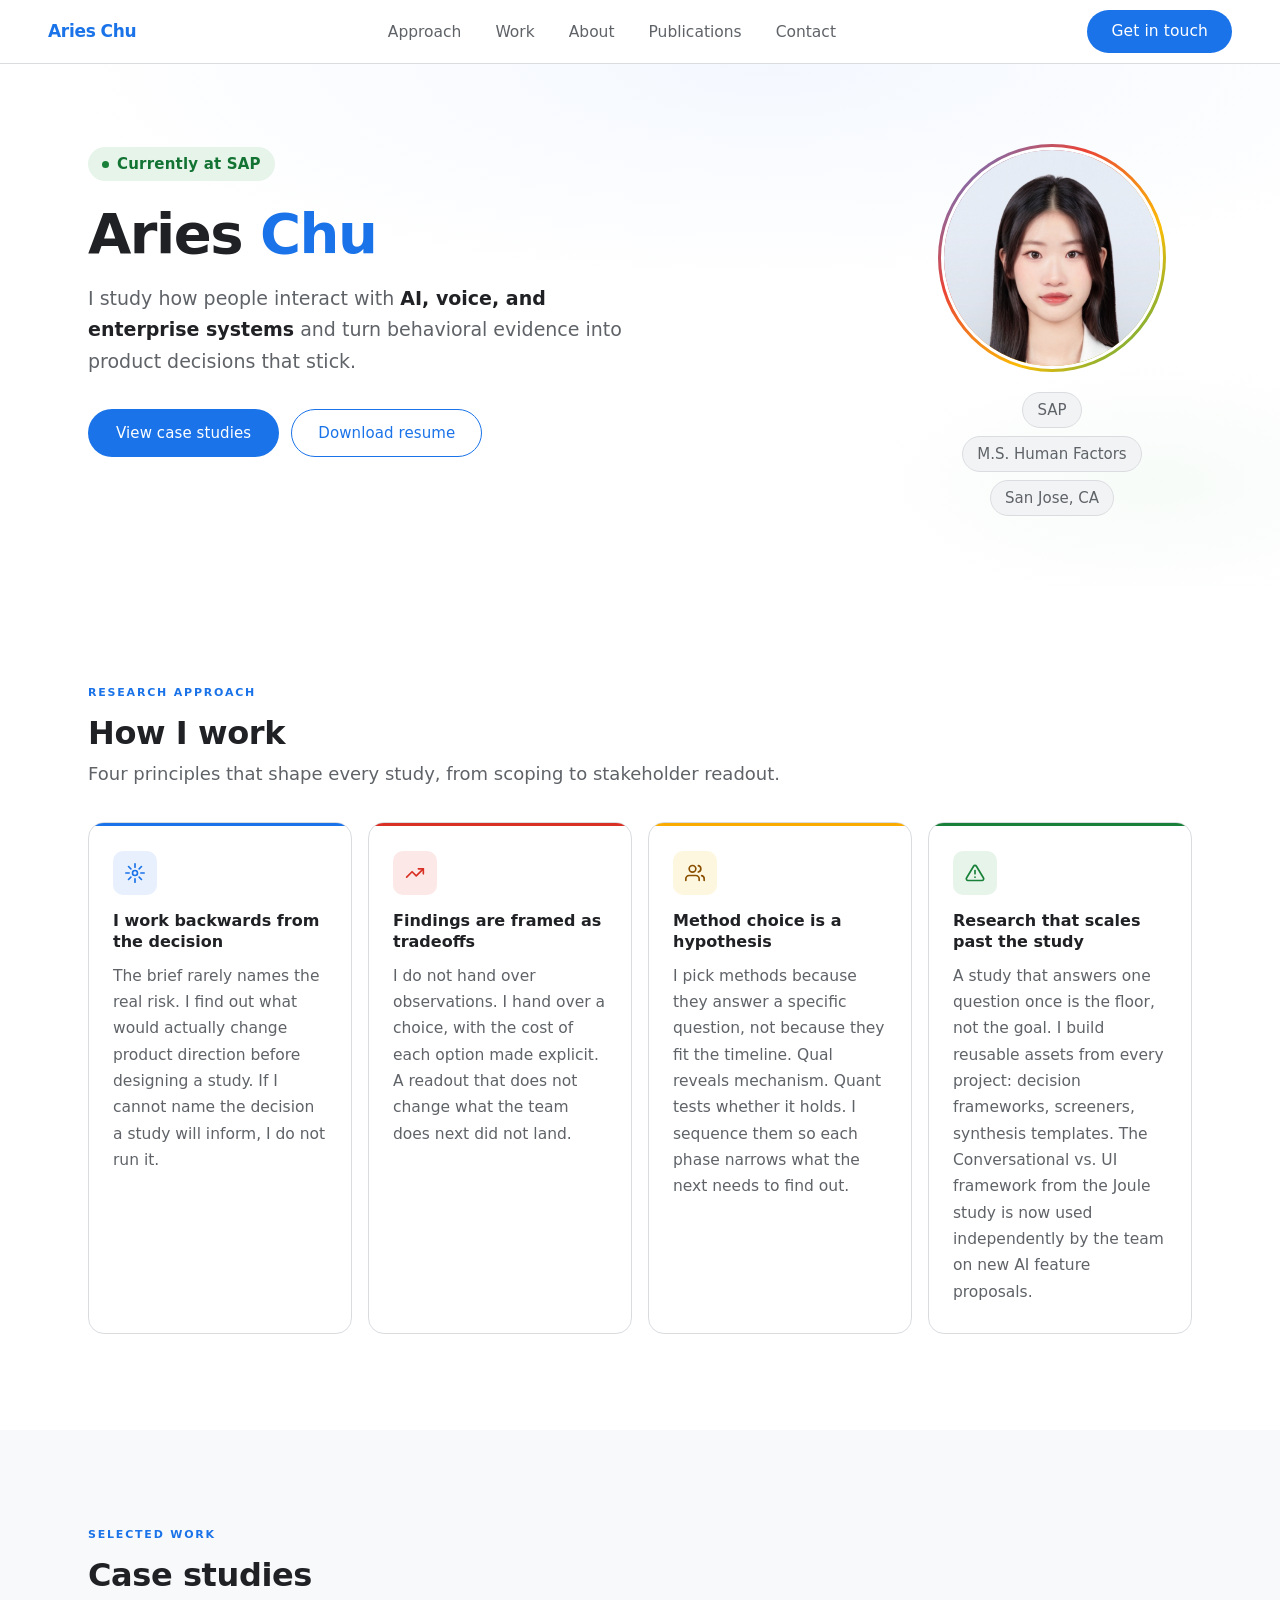
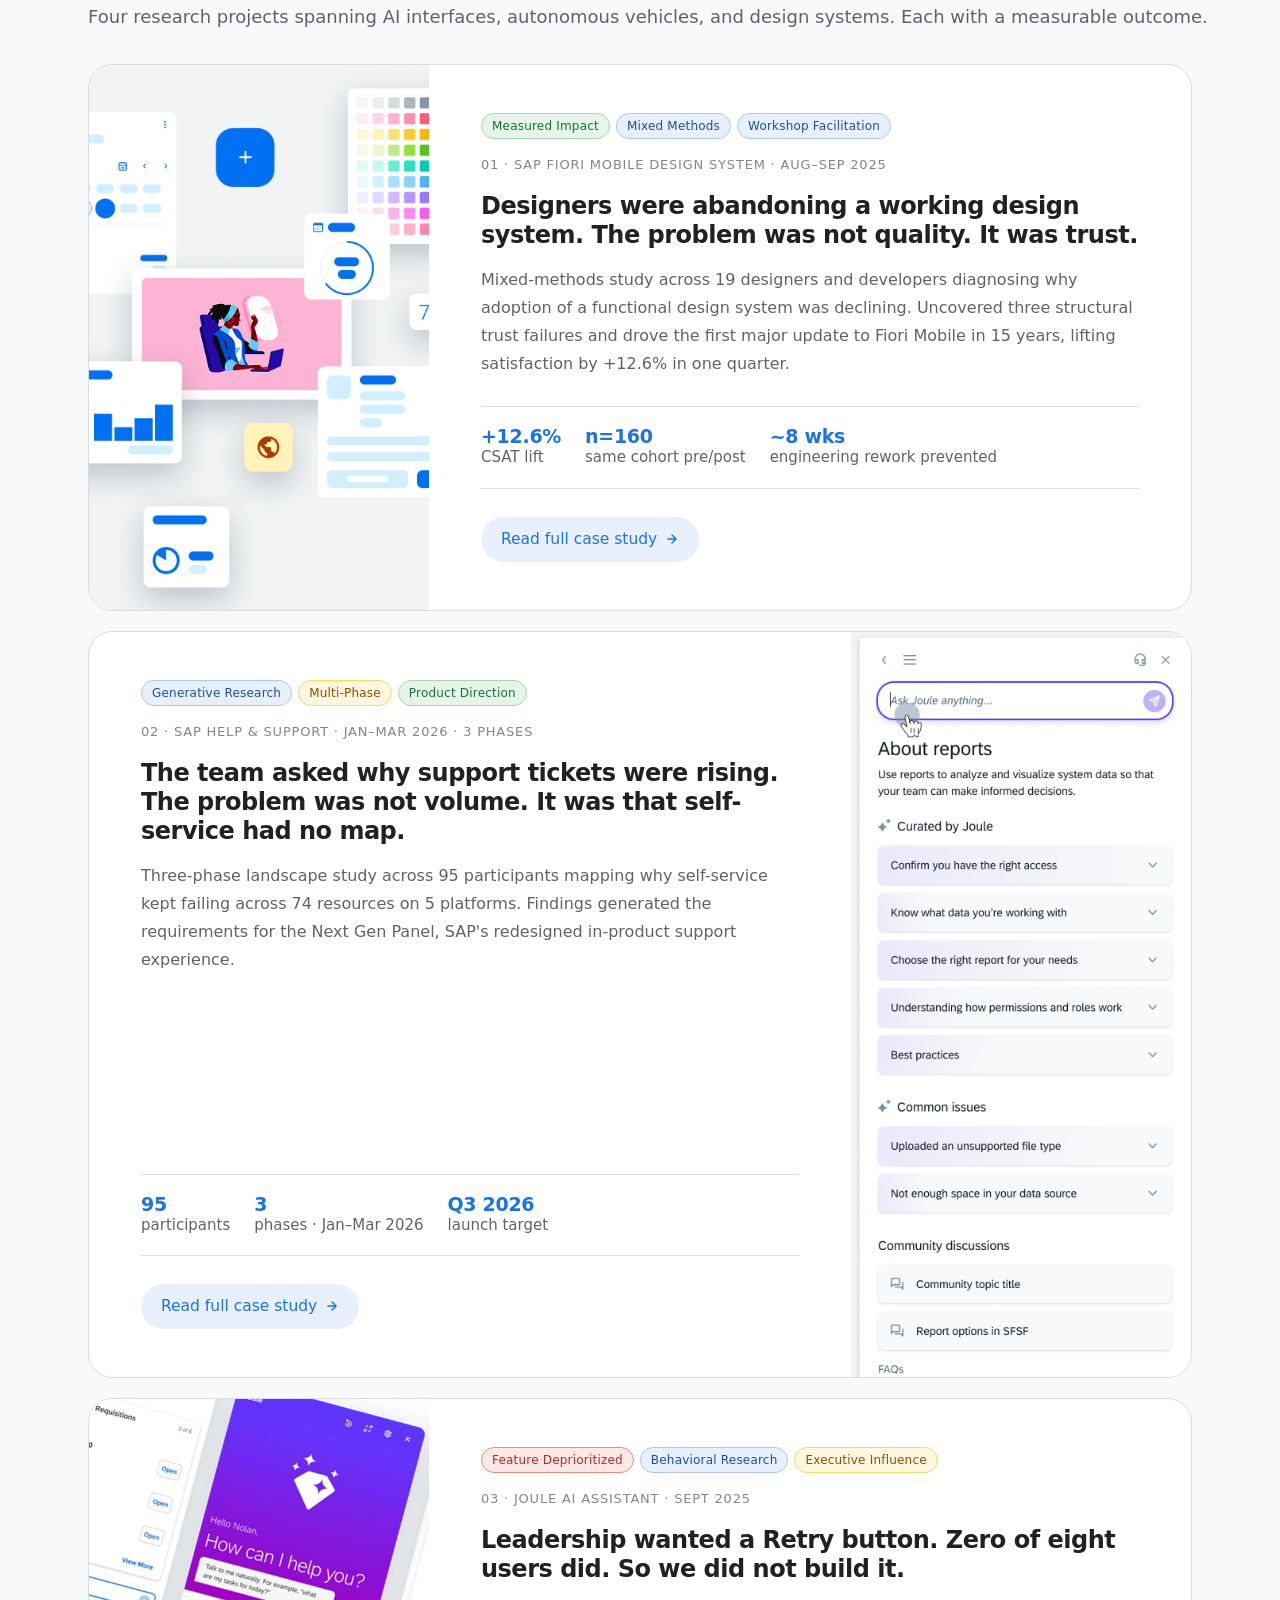
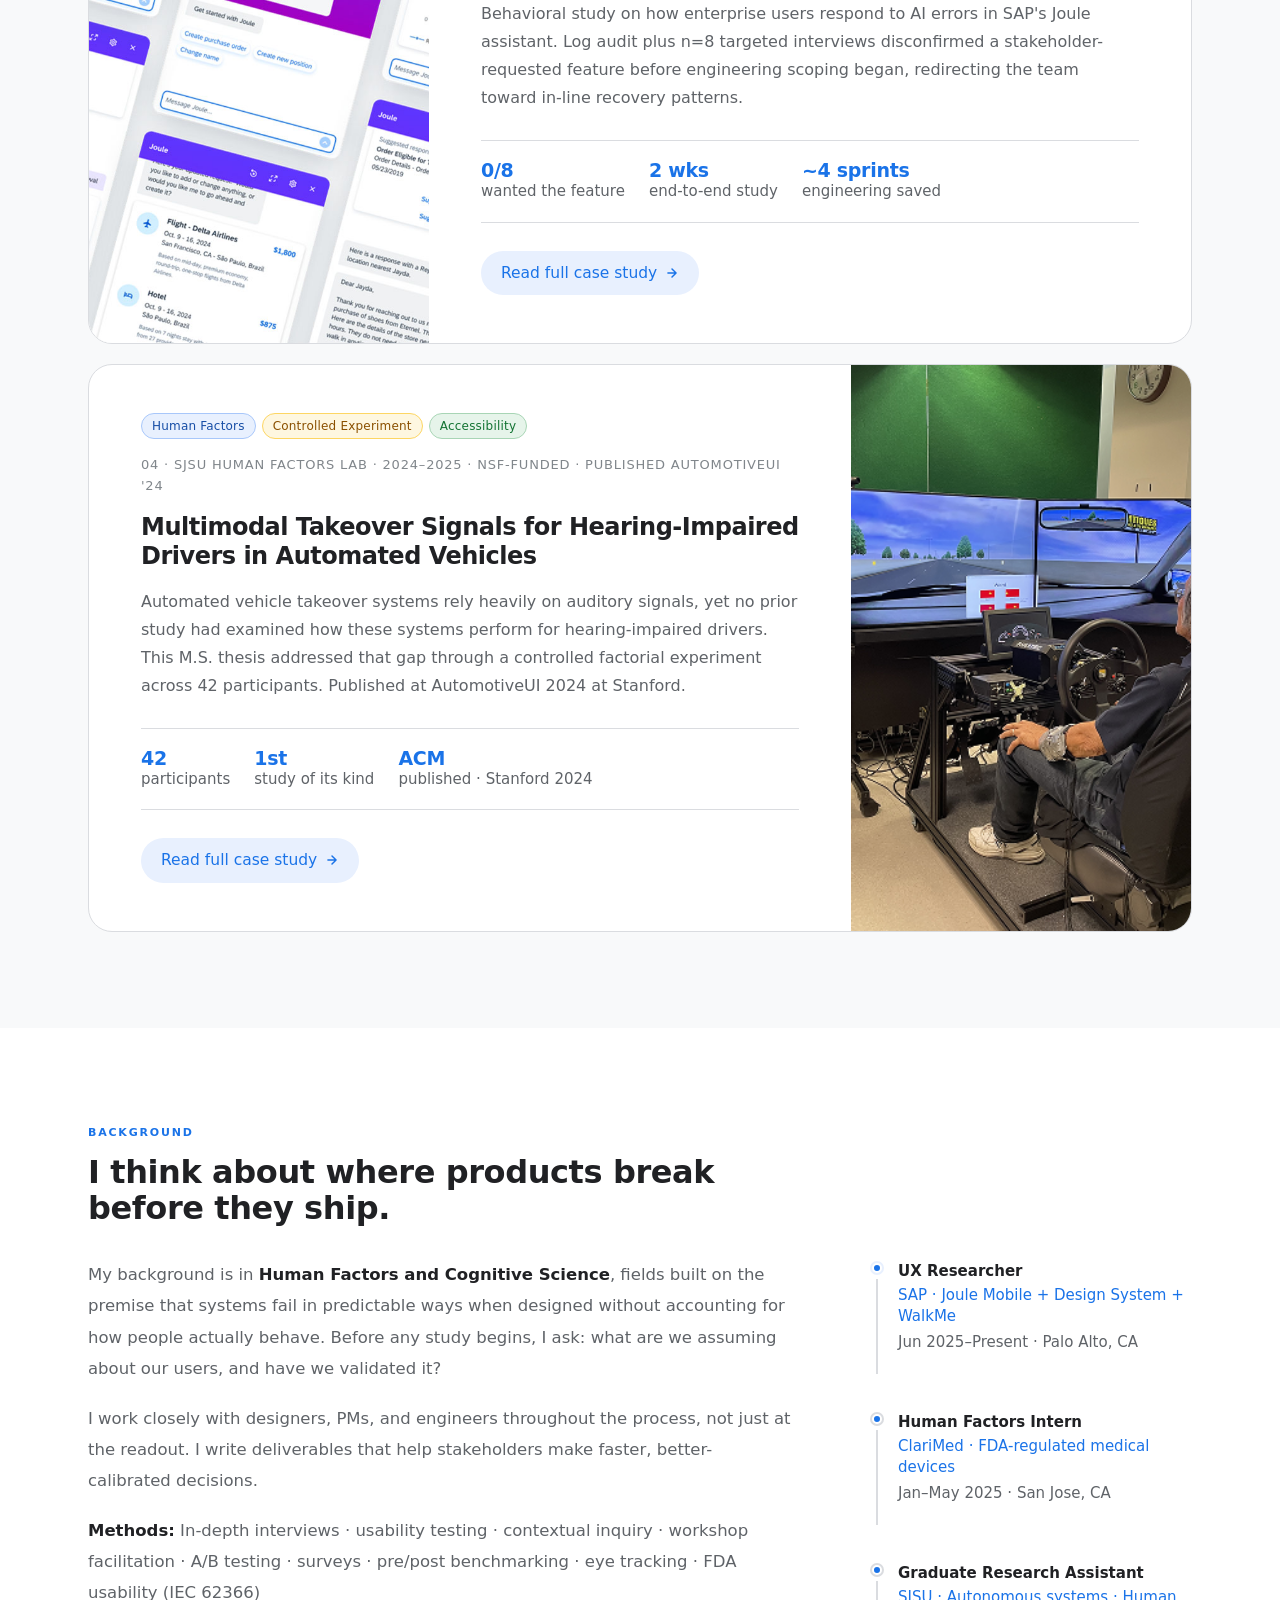
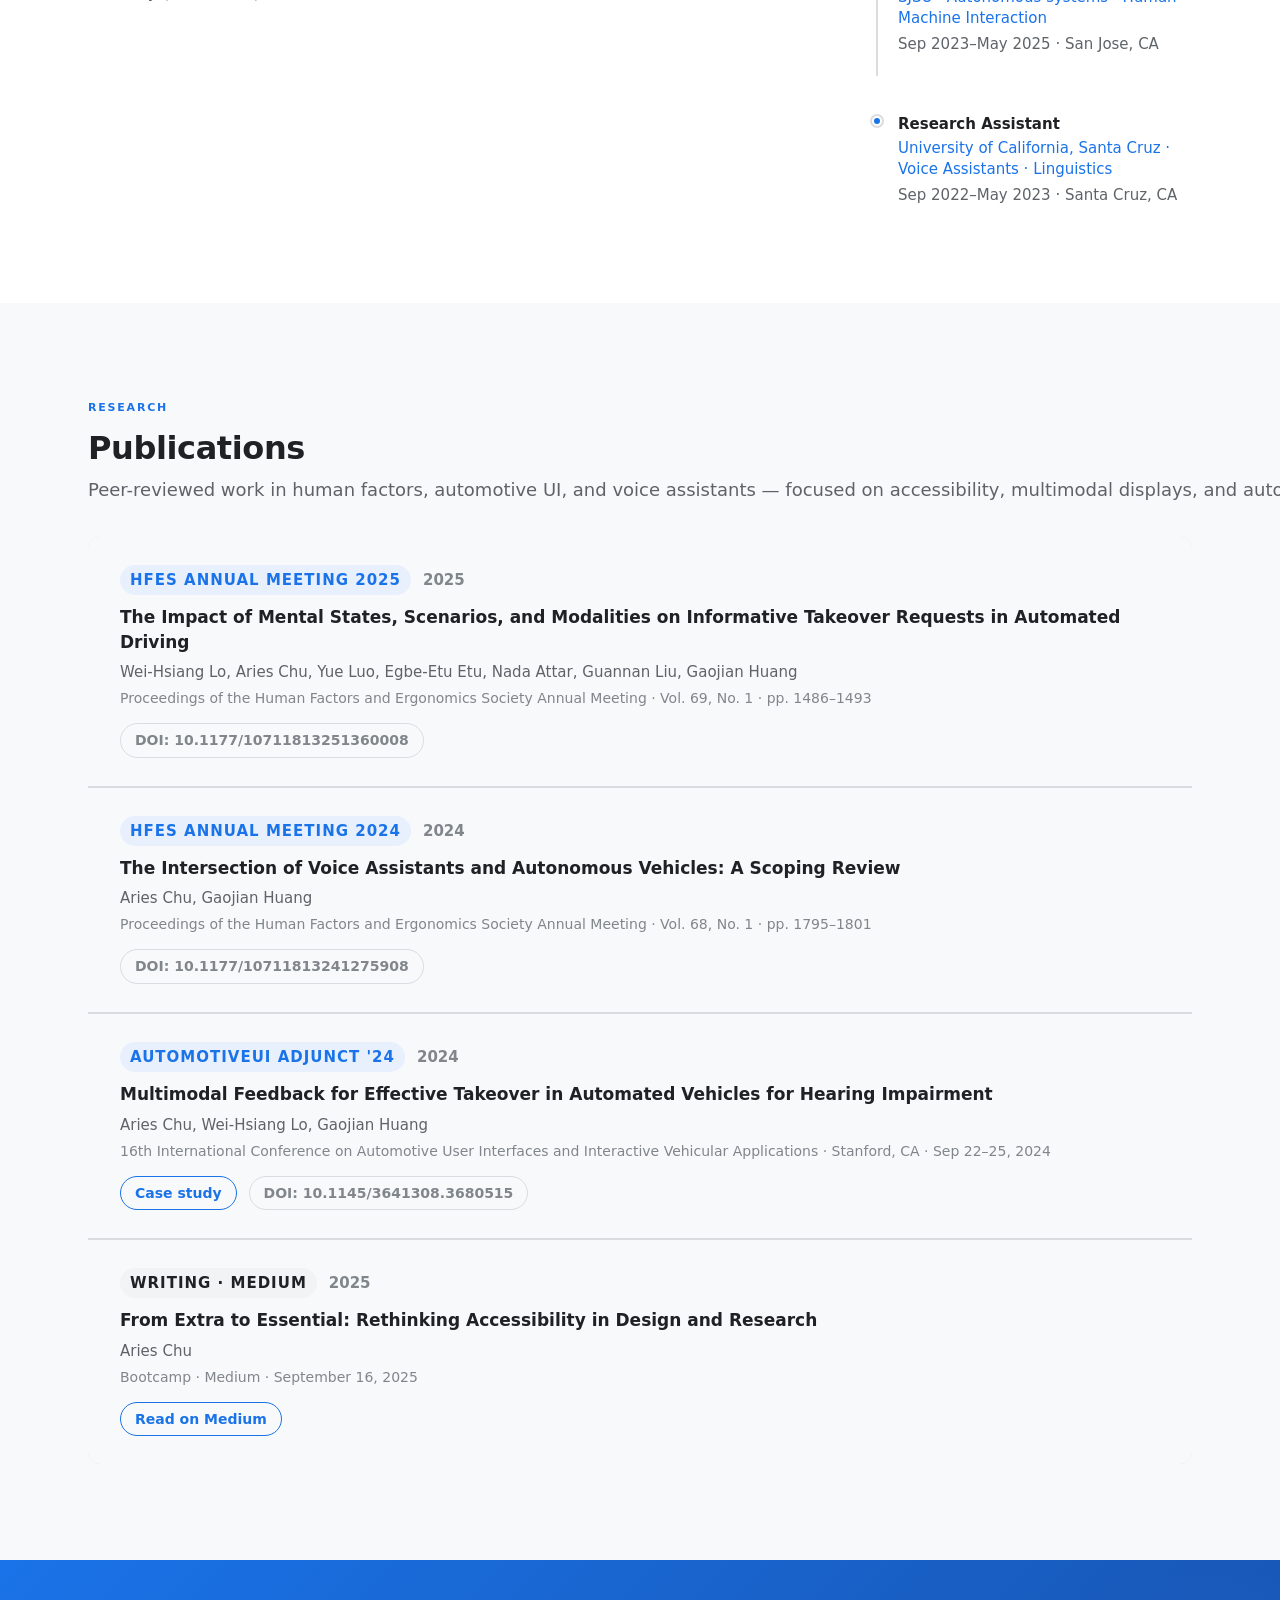
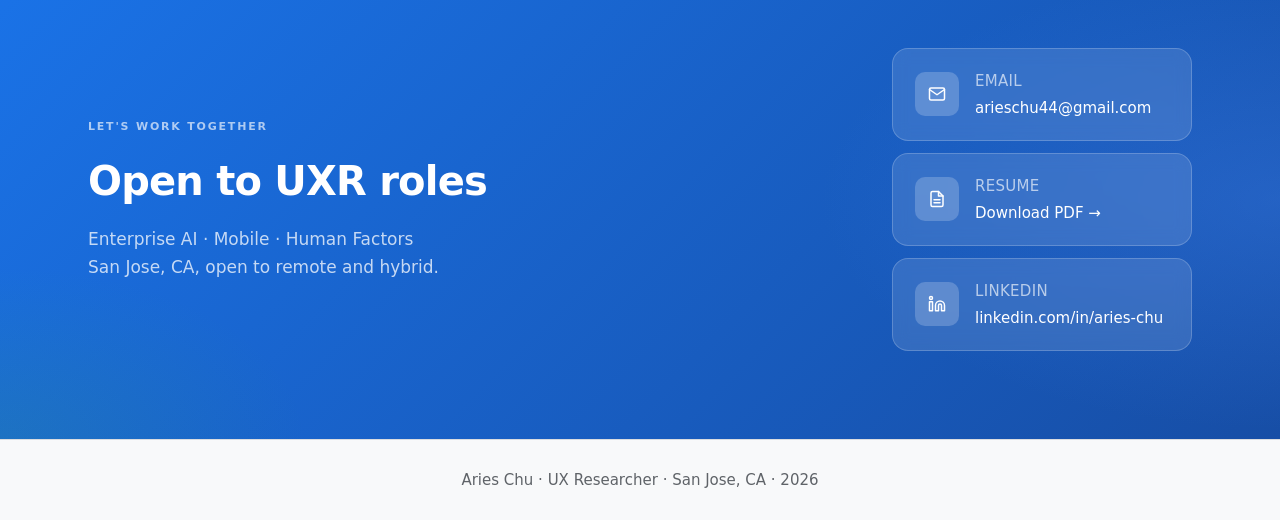
==== commit 94d4e98a: "Add files via upload" ====
--- a/index.html
+++ b/index.html
@@ -43,22 +43,6 @@
                     <a href="#work" class="btn-filled">View case studies</a>
                     <a href="files/resume.pdf" class="btn-outlined">Download resume</a>
                 </div>
-                <div class="hero-stats">
-                    <div class="stat-item">
-                        <div class="stat-value">95</div>
-                        <div class="stat-label">Research participants</div>
-                    </div>
-                    <div class="stat-divider"></div>
-                    <div class="stat-item">
-                        <div class="stat-value">+12.6%</div>
-                        <div class="stat-label">CSAT lift driven</div>
-                    </div>
-                    <div class="stat-divider"></div>
-                    <div class="stat-item">
-                        <div class="stat-value">0/8</div>
-                        <div class="stat-label">Users wanted the feature</div>
-                    </div>
-                </div>
             </div>
             <div class="hero-portrait-col">
                 <div class="portrait-ring">
--- a/style.css
+++ b/style.css
@@ -0,0 +1,1603 @@
+/* ============================================================
+   Google Cloud Design System — UXR Portfolio
+   Font: Google Sans Display (display) + Google Sans (UI) + Roboto (body)
+   Color: Google Brand Palette + Cloud Blue accent
+   ============================================================ */
+
+/* ── RESET ────────────────────────────────────────────────── */
+*,*::before,*::after{box-sizing:border-box;margin:0;padding:0}
+html{scroll-behavior:smooth}
+body{font-family:var(--font);background:var(--surface);color:var(--on-surface);line-height:1.6;-webkit-font-smoothing:antialiased}
+img{display:block;max-width:100%}
+a{color:inherit;text-decoration:none}
+::-webkit-scrollbar{width:4px}
+::-webkit-scrollbar-thumb{background:var(--outline-variant);border-radius:4px}
+
+/* ── DESIGN TOKENS ───────────────────────────────────────── */
+:root {
+    /* Brand */
+    --blue:         #1A73E8;
+    --blue-dark:    #174EA6;
+    --blue-light:   #E8F0FE;
+    --blue-mid:     #4285F4;
+
+    --red:          #D93025;
+    --red-light:    #FCE8E6;
+    --red-dark:     #C5221F;
+
+    --yellow:       #F9AB00;
+    --yellow-light: #FEF7E0;
+    --yellow-dark:  #8A5000;
+
+    --green:        #188038;
+    --green-light:  #E6F4EA;
+    --green-dark:   #137333;
+
+    /* Surfaces */
+    --surface:          #FFFFFF;
+    --surface-low:      #F8F9FA;
+    --surface-mid:      #F1F3F4;
+    --surface-high:     #E8EAED;
+    --on-surface:       #202124;
+    --on-surface-var:   #5F6368;
+
+    /* Outline */
+    --outline:          #80868B;
+    --outline-variant:  #DADCE0;
+
+    /* Elevation */
+    --shadow-1: 0 1px 2px rgba(60,64,67,.15), 0 1px 3px 1px rgba(60,64,67,.10);
+    --shadow-2: 0 1px 2px rgba(60,64,67,.20), 0 2px 6px 2px rgba(60,64,67,.12);
+    --shadow-3: 0 4px 8px 3px rgba(60,64,67,.12), 0 1px 3px rgba(60,64,67,.18);
+
+    /* Shape */
+    --r-sm:  6px;
+    --r-md:  12px;
+    --r-lg:  16px;
+    --r-xl:  24px;
+    --r-pill:9999px;
+
+    /* Type */
+    --font-display: 'Google Sans Display', 'Google Sans', 'Roboto', system-ui, sans-serif;
+    --font-ui:      'Google Sans', 'Roboto', system-ui, sans-serif;
+    --font:         'Roboto', system-ui, sans-serif;
+
+    /* Transition */
+    --ease: 0.2s cubic-bezier(.4,0,.2,1);
+
+    /* Legacy aliases (used by case-study pages) */
+    --md-primary:               var(--blue);
+    --md-on-primary:            #FFFFFF;
+    --md-primary-container:     var(--blue-light);
+    --md-on-primary-container:  var(--blue-dark);
+    --md-secondary:             #5F6368;
+    --md-on-secondary:          #FFFFFF;
+    --md-secondary-container:   var(--surface-mid);
+    --md-on-secondary-container:#202124;
+    --md-tertiary:              var(--green);
+    --md-on-tertiary:           #FFFFFF;
+    --md-tertiary-container:    var(--green-light);
+    --md-on-tertiary-container: var(--green-dark);
+    --md-error:                 var(--red);
+    --md-error-container:       var(--red-light);
+    --md-on-error-container:    var(--red-dark);
+    --md-warning:               #E37400;
+    --md-warning-container:     var(--yellow-light);
+    --md-on-warning-container:  var(--yellow-dark);
+    --md-background:            var(--surface);
+    --md-on-background:         var(--on-surface);
+    --md-surface:               var(--surface);
+    --md-on-surface:            var(--on-surface);
+    --md-surface-variant:       var(--surface-mid);
+    --md-on-surface-variant:    var(--on-surface-var);
+    --md-surface-container-lowest: var(--surface);
+    --md-surface-container-low: var(--surface-low);
+    --md-surface-container:     var(--surface-mid);
+    --md-surface-container-high:var(--surface-high);
+    --md-outline:               var(--outline);
+    --md-outline-variant:       var(--outline-variant);
+    --shape-xs:4px; --shape-sm:8px; --shape-md:8px; --shape-lg:12px; --shape-xl:24px; --shape-full:9999px;
+    --elev-1:var(--shadow-1); --elev-2:var(--shadow-2); --elev-3:var(--shadow-3);
+    --font-body: var(--font);
+}
+
+/* ── TYPE HIERARCHY ──────────────────────────────────────── */
+h1,h2,h3,.section-title,.cs-page-title,.cs-title,.phil-title,
+.hero-title,.contact-title {
+    font-family: var(--font-display);
+}
+
+/* ── NAV ─────────────────────────────────────────────────── */
+.nav {
+    position: sticky;
+    top: 0;
+    z-index: 200;
+    height: 64px;
+    background: rgba(255,255,255,0.97);
+    backdrop-filter: blur(12px);
+    -webkit-backdrop-filter: blur(12px);
+    border-bottom: 1px solid var(--outline-variant);
+    display: flex;
+    align-items: center;
+    justify-content: space-between;
+    padding: 0 48px;
+    gap: 32px;
+}
+
+.nav-logo {
+    display: flex;
+    align-items: center;
+    gap: 5px;
+    font-family: var(--font-ui);
+    font-size: 17px;
+    font-weight: 700;
+    color: var(--on-surface);
+    letter-spacing: -0.3px;
+    flex-shrink: 0;
+}
+.nav-logo-last { color: var(--blue); }
+.nav-logo span { color: var(--blue); }
+
+.nav-links {
+    display: flex;
+    gap: 2px;
+    list-style: none;
+    flex: 1;
+    justify-content: center;
+}
+.nav-links a {
+    font-family: var(--font-ui);
+    font-size: 15.5px;
+    font-weight: 500;
+    color: var(--on-surface-var);
+    padding: 7px 16px;
+    border-radius: var(--r-pill);
+    transition: background var(--ease), color var(--ease);
+}
+.nav-links a:hover {
+    background: var(--surface-mid);
+    color: var(--on-surface);
+}
+
+.nav-cta {
+    font-family: var(--font-ui);
+    font-size: 15.5px;
+    font-weight: 500;
+    background: var(--blue);
+    color: #fff;
+    padding: 9px 24px;
+    border-radius: var(--r-pill);
+    letter-spacing: 0.1px;
+    transition: background var(--ease), box-shadow var(--ease);
+    flex-shrink: 0;
+}
+.nav-cta:hover {
+    background: var(--blue-dark);
+    box-shadow: var(--shadow-1);
+}
+
+/* Back link used by case study pages */
+.nav-back {
+    font-size: 15.5px;
+    font-weight: 500;
+    color: var(--blue);
+    padding: 8px 14px;
+    border-radius: var(--r-pill);
+    display: flex;
+    align-items: center;
+    gap: 6px;
+    transition: background var(--ease);
+}
+.nav-back:hover { background: var(--blue-light); }
+
+/* Four-color accent bar — subtle easter egg on hover */
+.nav::after {
+    content: '';
+    position: absolute;
+    bottom: -1px;
+    left: 0;
+    right: 0;
+    height: 2px;
+    background: linear-gradient(to right, #4285F4 25%, #EA4335 25% 50%, #FBBC04 50% 75%, #34A853 75%);
+    opacity: 0;
+    transition: opacity var(--ease);
+}
+.nav:hover::after { opacity: 0.7; }
+
+/* ── HERO SECTION ────────────────────────────────────────── */
+.hero-section {
+    background: var(--surface);
+    overflow: hidden;
+    position: relative;
+}
+
+/* Subtle gradient background wash */
+.hero-section::before {
+    content: '';
+    position: absolute;
+    inset: 0;
+    background: radial-gradient(ellipse 80% 60% at 60% 0%, rgba(66,133,244,.06) 0%, transparent 70%),
+                radial-gradient(ellipse 40% 40% at 90% 80%, rgba(52,168,83,.04) 0%, transparent 60%);
+    pointer-events: none;
+}
+
+.hero-grid {
+    position: relative;
+    max-width: 1200px;
+    margin: 0 auto;
+    padding: 80px 48px 72px;
+    display: grid;
+    grid-template-columns: 1fr 280px;
+    gap: 80px;
+    align-items: center;
+}
+
+.hero-content {
+    display: flex;
+    flex-direction: column;
+    gap: 0;
+}
+
+/* Badge */
+.hero-badge {
+    display: inline-flex;
+    align-items: center;
+    gap: 8px;
+    background: var(--green-light);
+    color: var(--green-dark);
+    font-family: var(--font-ui);
+    font-size: 15px;
+    font-weight: 600;
+    letter-spacing: 0.2px;
+    padding: 5px 14px;
+    border-radius: var(--r-pill);
+    margin-bottom: 24px;
+    width: fit-content;
+    animation: fadeUp .4s ease both;
+}
+.hero-badge-dot {
+    width: 7px;
+    height: 7px;
+    border-radius: 50%;
+    background: var(--green);
+    flex-shrink: 0;
+    animation: pulse 2.4s ease infinite;
+}
+@keyframes pulse {
+    0%,100% { opacity:1; transform:scale(1); }
+    50%      { opacity:.6; transform:scale(.8); }
+}
+
+/* Title */
+.hero-title {
+    font-family: var(--font-display);
+    font-size: 56px;
+    font-weight: 700;
+    line-height: 1.04;
+    letter-spacing: -1.5px;
+    color: var(--on-surface);
+    margin-bottom: 20px;
+    animation: fadeUp .4s .08s ease both;
+}
+.hero-title em {
+    font-style: normal;
+    color: var(--blue);
+}
+
+/* Descriptor */
+.hero-desc {
+    font-size: 19px;
+    color: var(--on-surface-var);
+    line-height: 1.65;
+    max-width: 540px;
+    margin-bottom: 32px;
+    animation: fadeUp .4s .14s ease both;
+}
+.hero-desc strong {
+    color: var(--on-surface);
+    font-weight: 600;
+}
+
+/* Actions */
+.hero-actions {
+    display: flex;
+    gap: 12px;
+    flex-wrap: wrap;
+    margin-bottom: 56px;
+    animation: fadeUp .4s .2s ease both;
+}
+
+.btn-filled {
+    font-family: var(--font-ui);
+    font-size: 15px;
+    font-weight: 500;
+    background: var(--blue);
+    color: #fff;
+    padding: 12px 28px;
+    border-radius: var(--r-pill);
+    letter-spacing: 0.1px;
+    transition: background var(--ease), box-shadow var(--ease);
+}
+.btn-filled:hover {
+    background: var(--blue-dark);
+    box-shadow: var(--shadow-1);
+}
+
+.btn-outlined {
+    font-family: var(--font-ui);
+    font-size: 15px;
+    font-weight: 500;
+    color: var(--blue);
+    border: 1.5px solid var(--blue);
+    padding: 11px 26px;
+    border-radius: var(--r-pill);
+    letter-spacing: 0.1px;
+    transition: background var(--ease), border-color var(--ease);
+}
+.btn-outlined:hover {
+    background: var(--blue-light);
+}
+
+/* Stats strip */
+.hero-stats {
+    display: flex;
+    align-items: flex-start;
+    gap: 0;
+    animation: fadeUp .4s .26s ease both;
+}
+.stat-item {
+    display: flex;
+    flex-direction: column;
+    gap: 4px;
+    padding: 0 32px 0 0;
+    flex: 1;
+}
+.stat-item:first-child { padding-left: 0; }
+.stat-value {
+    font-family: var(--font-display);
+    font-size: 28px;
+    font-weight: 700;
+    letter-spacing: -0.5px;
+    color: var(--on-surface);
+    line-height: 1;
+}
+.stat-label {
+    font-size: 15px;
+    font-weight: 500;
+    color: var(--on-surface);
+    line-height: 1.3;
+}
+.stat-note {
+    font-size: 15px;
+    color: var(--outline);
+    line-height: 1.4;
+    margin-top: 1px;
+}
+.stat-divider {
+    width: 1px;
+    background: var(--outline-variant);
+    margin: 0 32px 0 0;
+    align-self: stretch;
+    flex-shrink: 0;
+}
+
+/* Portrait */
+.hero-portrait-col {
+    display: flex;
+    flex-direction: column;
+    align-items: center;
+    gap: 20px;
+    animation: fadeUp .4s .1s ease both;
+}
+.portrait-ring {
+    width: 228px;
+    height: 228px;
+    border-radius: 50%;
+    padding: 3px;
+    background: linear-gradient(135deg, #4285F4, #EA4335, #FBBC04, #34A853);
+}
+.portrait-img {
+    width: 100%;
+    height: 100%;
+    border-radius: 50%;
+    object-fit: cover;
+    border: 3px solid var(--surface);
+}
+.portrait-meta {
+    display: flex;
+    flex-direction: column;
+    align-items: center;
+    gap: 8px;
+}
+.meta-chip {
+    font-family: var(--font-ui);
+    font-size: 15px;
+    font-weight: 500;
+    color: var(--on-surface-var);
+    background: var(--surface-mid);
+    padding: 5px 14px;
+    border-radius: var(--r-pill);
+    border: 1px solid var(--outline-variant);
+}
+
+/* ── SECTION SHELL ───────────────────────────────────────── */
+.section { background: var(--surface); }
+.section-alt { background: var(--surface-low); }
+
+.section-inner {
+    max-width: 1200px;
+    margin: 0 auto;
+    padding: 96px 48px;
+}
+
+.section-header {
+    margin-bottom: 32px;
+}
+
+.eyebrow {
+    font-family: var(--font-ui);
+    font-size: 11px;
+    font-weight: 700;
+    letter-spacing: 1.8px;
+    text-transform: uppercase;
+    color: var(--blue);
+    margin-bottom: 14px;
+}
+.eyebrow--light { color: rgba(255,255,255,.65); }
+
+.section-title {
+    font-family: var(--font-display);
+    font-size: 32px;
+    font-weight: 700;
+    letter-spacing: -0.4px;
+    line-height: 1.12;
+    color: var(--on-surface);
+    margin-bottom: 8px;
+    max-width: 640px;
+}
+.section-sub {
+    font-size: 18px;
+    color: var(--on-surface-var);
+    line-height: 1.7;
+    max-width: 900px;
+    white-space: nowrap;
+}
+
+/* ── PRINCIPLES GRID ─────────────────────────────────────── */
+.principles-grid {
+    display: grid;
+    grid-template-columns: repeat(4, 1fr);
+    gap: 16px;
+}
+
+.principle-card {
+    border-radius: var(--r-lg);
+    padding: 28px 24px;
+    border: 1px solid var(--outline-variant);
+    background: var(--surface);
+    position: relative;
+    overflow: hidden;
+    transition: box-shadow var(--ease), transform var(--ease);
+}
+.principle-card::before {
+    content: '';
+    position: absolute;
+    top: 0; left: 0; right: 0;
+    height: 3px;
+    border-radius: var(--r-lg) var(--r-lg) 0 0;
+}
+.principle-blue::before  { background: var(--blue); }
+.principle-red::before   { background: var(--red); }
+.principle-yellow::before{ background: var(--yellow); }
+.principle-green::before { background: var(--green); }
+
+.principle-card:hover {
+    box-shadow: var(--shadow-2);
+    transform: translateY(-3px);
+}
+
+.principle-icon {
+    width: 44px;
+    height: 44px;
+    border-radius: 10px;
+    display: flex;
+    align-items: center;
+    justify-content: center;
+    margin-bottom: 16px;
+}
+.principle-blue  .principle-icon { background: var(--blue-light); color: var(--blue); }
+.principle-red   .principle-icon { background: var(--red-light);  color: var(--red); }
+.principle-yellow.principle-icon { background: var(--yellow-light); color: var(--yellow-dark); }
+.principle-yellow .principle-icon { background: var(--yellow-light); color: var(--yellow-dark); }
+.principle-green .principle-icon { background: var(--green-light); color: var(--green); }
+
+.principle-icon svg {
+    width: 20px;
+    height: 20px;
+    stroke-width: 2;
+}
+
+.principle-title {
+    font-family: var(--font-ui);
+    font-size: 16px;
+    font-weight: 600;
+    color: var(--on-surface);
+    margin-bottom: 10px;
+    line-height: 1.3;
+}
+.principle-body {
+    font-size: 15.5px;
+    color: var(--on-surface-var);
+    line-height: 1.7;
+}
+
+/* ── CASE STUDY CARDS ────────────────────────────────────── */
+.cs-card {
+    background: var(--surface);
+    border: 1px solid var(--outline-variant);
+    border-radius: var(--r-xl);
+    overflow: hidden;
+    margin-bottom: 20px;
+    transition: box-shadow var(--ease), border-color var(--ease);
+}
+.cs-card:last-child { margin-bottom: 0; }
+.cs-card:hover {
+    box-shadow: var(--shadow-2);
+    border-color: #c5d9fc;
+}
+
+.cs-card-inner {
+    display: grid;
+    grid-template-columns: 1fr 340px;
+    min-height: 320px;
+}
+.cs-card-inner--reverse {
+    grid-template-columns: 340px 1fr;
+}
+.cs-card-inner--reverse .cs-card-body {
+    order: 2;
+}
+.cs-card-inner--reverse .cs-card-image {
+    order: 1;
+}
+
+.cs-card-body {
+    padding: 48px 52px;
+    display: flex;
+    flex-direction: column;
+    justify-content: flex-start;
+}
+
+.cs-card-image {
+    background: var(--surface-mid);
+    overflow: hidden;
+}
+.cs-card-image img {
+    width: 100%;
+    height: 100%;
+    object-fit: cover;
+    transition: transform .4s ease;
+}
+.cs-card:hover .cs-card-image img {
+    transform: scale(1.03);
+}
+
+/* Tags */
+.cs-tags {
+    display: flex;
+    gap: 6px;
+    flex-wrap: wrap;
+    margin-bottom: 16px;
+}
+.tag {
+    font-family: var(--font-ui);
+    font-size: 12px;
+    font-weight: 500;
+    letter-spacing: 0.2px;
+    padding: 3px 10px;
+    border-radius: var(--r-pill);
+    border: 1px solid transparent;
+    line-height: 1.5;
+    white-space: nowrap;
+}
+.tag-blue   { background: var(--blue-light);   color: var(--blue-dark);   border-color: #A8C7FA; }
+.tag-green  { background: var(--green-light);  color: var(--green-dark);  border-color: #A8D5B5; }
+.tag-amber  { background: var(--yellow-light); color: var(--yellow-dark); border-color: #FDD663; }
+.tag-red    { background: var(--red-light);    color: var(--red-dark);    border-color: #F28B82; }
+.tag-gray   { background: var(--surface-mid);  color: var(--on-surface-var); border-color: var(--outline-variant); }
+
+.cs-meta {
+    font-family: var(--font-ui);
+    font-size: 13px;
+    font-weight: 500;
+    color: var(--outline);
+    letter-spacing: 0.8px;
+    text-transform: uppercase;
+    margin-bottom: 16px;
+}
+
+.cs-title {
+    font-family: var(--font-display);
+    font-size: 24px;
+    font-weight: 700;
+    line-height: 1.22;
+    letter-spacing: -0.5px;
+    color: var(--on-surface);
+    margin-bottom: 16px;
+}
+
+.cs-hook {
+    font-size: 16px;
+    color: var(--on-surface-var);
+    line-height: 1.75;
+    margin-bottom: 28px;
+    flex: 1;
+}
+
+/* Impact row */
+.cs-impact-row {
+    display: flex;
+    gap: 24px;
+    padding: 20px 0;
+    border-top: 1px solid var(--outline-variant);
+    border-bottom: 1px solid var(--outline-variant);
+    margin-bottom: 28px;
+}
+.cs-impact-stat {
+    display: flex;
+    flex-direction: column;
+    gap: 2px;
+}
+.impact-num {
+    font-family: var(--font-display);
+    font-size: 19px;
+    font-weight: 700;
+    color: var(--blue);
+    letter-spacing: -0.3px;
+    line-height: 1;
+}
+.impact-label {
+    font-size: 15px;
+    color: var(--on-surface-var);
+    line-height: 1.3;
+}
+
+/* CTA link */
+.cs-link {
+    display: inline-flex;
+    align-items: center;
+    gap: 8px;
+    font-family: var(--font-ui);
+    font-size: 15.5px;
+    font-weight: 500;
+    color: var(--blue);
+    padding: 10px 20px;
+    border-radius: var(--r-pill);
+    background: var(--blue-light);
+    transition: background var(--ease), box-shadow var(--ease);
+    width: fit-content;
+}
+.cs-link:hover {
+    background: #D2E3FC;
+    box-shadow: var(--shadow-1);
+}
+.cs-link svg {
+    width: 14px;
+    height: 14px;
+    stroke: currentColor;
+    transition: transform var(--ease);
+}
+.cs-link:hover svg { transform: translateX(3px); }
+
+/* ── ABOUT ───────────────────────────────────────────────── */
+.about-layout {
+    display: grid;
+    grid-template-columns: 1fr 320px;
+    gap: 80px;
+    align-items: start;
+}
+
+.about-text-col {}
+.about-p {
+    font-size: 16.5px;
+    color: var(--on-surface-var);
+    line-height: 1.9;
+    margin-bottom: 18px;
+}
+.about-p strong {
+    color: var(--on-surface);
+    font-weight: 600;
+}
+
+.skills-block {
+    margin-top: 32px;
+    display: flex;
+    flex-direction: column;
+    gap: 16px;
+}
+.skills-row {
+    display: flex;
+    flex-direction: column;
+    gap: 8px;
+}
+.skills-label {
+    font-family: var(--font-ui);
+    font-size: 11px;
+    font-weight: 700;
+    letter-spacing: 1.4px;
+    text-transform: uppercase;
+    color: var(--outline);
+}
+.skills-chips {
+    display: flex;
+    flex-wrap: wrap;
+    gap: 8px;
+}
+.skill-chip {
+    font-family: var(--font-ui);
+    font-size: 13px;
+    font-weight: 500;
+    color: var(--on-surface-var);
+    background: var(--surface-mid);
+    border: 1px solid var(--outline-variant);
+    padding: 5px 13px;
+    border-radius: var(--r-pill);
+    transition: background var(--ease), color var(--ease);
+}
+.skill-chip:hover {
+    background: var(--blue-light);
+    color: var(--blue-dark);
+    border-color: #A8C7FA;
+}
+
+/* Timeline */
+.timeline-col {}
+.timeline {}
+.tl-item {
+    display: flex;
+    gap: 16px;
+    margin-bottom: 0;
+}
+.tl-item--last .tl-spine { justify-content: flex-start; }
+.tl-spine {
+    display: flex;
+    flex-direction: column;
+    align-items: center;
+    flex-shrink: 0;
+}
+.tl-dot {
+    width: 10px;
+    height: 10px;
+    border-radius: 50%;
+    background: var(--outline-variant);
+    border: 2px solid var(--surface);
+    box-shadow: 0 0 0 2px var(--outline-variant);
+    flex-shrink: 0;
+    margin-top: 5px;
+}
+.tl-dot--current {
+    background: var(--blue);
+    box-shadow: 0 0 0 2px var(--blue-light);
+}
+.tl-line {
+    width: 2px;
+    background: var(--outline-variant);
+    flex: 1;
+    margin: 8px 0;
+    min-height: 28px;
+}
+.tl-content {
+    padding-bottom: 28px;
+    flex: 1;
+}
+.tl-item--last .tl-content { padding-bottom: 0; }
+.tl-role {
+    font-family: var(--font-ui);
+    font-size: 15px;
+    font-weight: 600;
+    color: var(--on-surface);
+    margin-bottom: 2px;
+}
+.tl-org {
+    font-size: 15px;
+    color: var(--blue);
+    margin-bottom: 3px;
+    line-height: 1.4;
+}
+.tl-meta {
+    font-size: 15px;
+    color: var(--on-surface-var);
+}
+
+/* ── CONTACT SECTION ─────────────────────────────────────── */
+.contact-section {
+    background: linear-gradient(135deg, #1A73E8 0%, #174EA6 100%);
+    position: relative;
+    overflow: hidden;
+}
+.contact-section::before {
+    content: '';
+    position: absolute;
+    inset: 0;
+    background: radial-gradient(ellipse 60% 80% at 100% 50%, rgba(66,133,244,.3) 0%, transparent 60%),
+                radial-gradient(ellipse 40% 60% at 0% 100%, rgba(52,168,83,.15) 0%, transparent 60%);
+    pointer-events: none;
+}
+
+.contact-inner {
+    position: relative;
+    max-width: 1200px;
+    margin: 0 auto;
+    padding: 88px 48px;
+    display: grid;
+    grid-template-columns: 1fr auto;
+    gap: 80px;
+    align-items: center;
+}
+
+.contact-text {}
+.contact-title {
+    font-family: var(--font-display);
+    font-size: 40px;
+    font-weight: 700;
+    letter-spacing: -0.8px;
+    color: #fff;
+    margin-bottom: 12px;
+}
+.contact-sub {
+    font-size: 17px;
+    color: rgba(255,255,255,.75);
+    line-height: 1.65;
+}
+
+.contact-cards {
+    display: flex;
+    flex-direction: column;
+    gap: 12px;
+    min-width: 300px;
+}
+.contact-card {
+    display: flex;
+    align-items: center;
+    gap: 16px;
+    background: rgba(255,255,255,.12);
+    border: 1px solid rgba(255,255,255,.2);
+    border-radius: var(--r-lg);
+    padding: 20px 22px;
+    backdrop-filter: blur(8px);
+    transition: background var(--ease), border-color var(--ease), box-shadow var(--ease);
+}
+.contact-card:hover {
+    background: rgba(255,255,255,.2);
+    border-color: rgba(255,255,255,.35);
+    box-shadow: 0 4px 16px rgba(0,0,0,.15);
+}
+.contact-card-icon {
+    width: 44px;
+    height: 44px;
+    border-radius: 10px;
+    background: rgba(255,255,255,.2);
+    display: flex;
+    align-items: center;
+    justify-content: center;
+    flex-shrink: 0;
+}
+.contact-card-icon svg {
+    width: 18px;
+    height: 18px;
+    stroke: #fff;
+    fill: none;
+    stroke-width: 2;
+    stroke-linecap: round;
+    stroke-linejoin: round;
+}
+.contact-card-label {
+    font-family: var(--font-ui);
+    font-size: 15px;
+    color: rgba(255,255,255,.65);
+    font-weight: 500;
+    margin-bottom: 3px;
+    letter-spacing: 0.3px;
+    text-transform: uppercase;
+}
+.contact-card-value {
+    font-family: var(--font-ui);
+    font-size: 15px;
+    font-weight: 500;
+    color: #fff;
+}
+
+/* ── FOOTER ──────────────────────────────────────────────── */
+.site-footer {
+    background: var(--surface-low);
+    border-top: 1px solid var(--outline-variant);
+    padding: 28px 48px;
+    text-align: center;
+}
+.site-footer p {
+    font-size: 15px;
+    color: var(--on-surface-var);
+}
+footer {
+    background: var(--surface-low);
+    border-top: 1px solid var(--outline-variant);
+    padding: 28px 48px;
+    text-align: center;
+}
+footer p {
+    font-size: 15px;
+    color: var(--on-surface-var);
+}
+
+/* ── ANIMATIONS ──────────────────────────────────────────── */
+@keyframes fadeUp {
+    from { opacity: 0; transform: translateY(14px); }
+    to   { opacity: 1; transform: translateY(0); }
+}
+
+/* ── DIVIDER ─────────────────────────────────────────────── */
+.divider { border: none; border-top: 1px solid var(--outline-variant); }
+
+/* ────────────────────────────────────────────────────────── */
+/*  CASE STUDY PAGE STYLES (preserved for cs0x pages)        */
+/* ────────────────────────────────────────────────────────── */
+
+/* CS pages use .section directly (no .section-inner wrapper) */
+.section:not(:has(.section-inner)) {
+    max-width: 1120px;
+    margin: 0 auto;
+    padding: 88px 56px;
+}
+/* Fallback for browsers without :has() support */
+@supports not selector(:has(*)) {
+    .section { max-width: 1120px; margin: 0 auto; padding: 88px 56px; }
+    .section.section-page { max-width: none; padding: 0; margin: 0; }
+}
+
+/* ── CASE STUDY PAGE HEADER ──────────────────────────────── */
+.cs-page-title {
+    font-family: var(--font-display);
+    font-size: 36px;
+    font-weight: 700;
+    line-height: 1.12;
+    letter-spacing: -0.5px;
+    color: var(--md-on-surface);
+    margin-bottom: 20px;
+}
+
+/* Snapshot grid */
+.snapshot {
+    display: grid;
+    grid-template-columns: 1fr 1fr;
+    gap: 2px;
+    border-radius: var(--shape-md);
+    overflow: hidden;
+    margin-bottom: 32px;
+    background: var(--md-outline-variant);
+    font-size: 15px;
+}
+.snap {
+    padding: 22px 24px;
+    background: var(--md-surface-container-low);
+}
+.snap-wide {
+    grid-column: 1 / -1;
+}
+.snap-lbl {
+    font-size: 15px;
+    font-weight: 700;
+    text-transform: uppercase;
+    letter-spacing: 1.4px;
+    color: var(--md-outline);
+    margin-bottom: 6px;
+}
+.snap-val {
+    color: var(--md-on-surface);
+    font-size: 15.5px;
+    line-height: 1.6;
+}
+
+/* Metrics row */
+.cs-metrics {
+    display: flex;
+    gap: 48px;
+    flex-wrap: wrap;
+    margin-bottom: 32px;
+}
+.cs-mn {
+    font-family: var(--font-display);
+    font-size: 32px;
+    font-weight: 700;
+    letter-spacing: -0.5px;
+    color: var(--md-on-surface);
+    line-height: 1;
+}
+.cs-ml {
+    font-size: 15px;
+    color: var(--md-on-surface-variant);
+    margin-top: 4px;
+}
+
+/* MD3 Tonal Button */
+.exp-btn {
+    display: inline-flex;
+    align-items: center;
+    gap: 7px;
+    font-size: 15.5px;
+    font-weight: 500;
+    color: var(--md-on-primary-container);
+    background: var(--md-primary-container);
+    border: none;
+    padding: 10px 20px;
+    border-radius: var(--shape-full);
+    cursor: pointer;
+    letter-spacing: 0.1px;
+    transition: box-shadow var(--ease), background var(--ease);
+    text-decoration: none;
+}
+.exp-btn:hover { background: #D2E3FC; box-shadow: var(--elev-1); }
+.exp-btn svg {
+    width: 14px; height: 14px;
+    stroke: var(--md-on-primary-container);
+    fill: none; stroke-width: 2.5;
+    stroke-linecap: round;
+    transition: transform var(--ease);
+}
+.exp-btn.open svg { transform: rotate(180deg); }
+
+/* ── NARRATIVE BLOCKS ────────────────────────────────────── */
+.ns { margin-bottom: 0; width: 100%; }
+
+/* CS page header tags + meta spacing */
+.tags {
+    display: flex;
+    gap: 8px;
+    flex-wrap: wrap;
+    margin-bottom: 24px;
+}
+.cs-num {
+    font-size: 15px;
+    font-weight: 600;
+    color: var(--md-outline);
+    letter-spacing: 0.8px;
+    text-transform: uppercase;
+    margin-bottom: 20px;
+}
+.ns:last-child { margin-bottom: 0; }
+.ns + .ns { margin-top: 40px; }
+.ns > .cs-figure:last-child,
+.ns > .viz-adoption-gap:last-child,
+.ns > .viz-funnel:last-child,
+.ns > .viz-survey:last-child,
+.ns > .viz-journey:last-child,
+.ns > .viz-hub-wrap:last-child,
+.ns > .viz-method-pair:last-child,
+.ns > .viz-recover:last-child,
+.ns > .viz-timeline:last-child,
+.ns > .viz-map:last-child,
+.ns > .viz-sprint:last-child,
+.ns > .viz-proposed:last-child,
+.ns > .viz-notship:last-child,
+.ns > .ops-callout:last-child,
+.ns > .quote:last-child,
+.ns > .reframe:last-child,
+.ns > .reflect:last-child,
+.ns > .impact-chips:last-child { margin-bottom: 0 !important; }
+
+.ns-h {
+    font-size: 15px;
+    font-weight: 700;
+    letter-spacing: 1.5px;
+    text-transform: uppercase;
+    color: var(--blue);
+    margin-bottom: 18px;
+    padding-bottom: 12px;
+    border-bottom: 1px solid var(--md-outline-variant);
+}
+.two-col { display: grid; grid-template-columns: 1fr 1fr; gap: 32px; }
+.ns-col h4 { font-size: 15px; font-weight: 600; color: var(--md-on-surface); margin-bottom: 12px; }
+.ns-list { list-style: none; padding-left: 0; margin: 0; }
+.ns-list li {
+    font-size: 15.5px;
+    color: var(--md-on-surface-variant);
+    padding: 8px 0 8px 0;
+    border-bottom: 1px solid var(--md-surface-container);
+    line-height: 1.6;
+}
+.ns-list li:last-child { border-bottom: none; }
+.ns-list li::before { content: "→ "; color: var(--md-primary); font-weight: 700; }
+.ns-p { font-size: 16px; color: var(--md-on-surface-variant); line-height: 1.85; }
+
+/* Insights */
+.insight-list { display: flex; flex-direction: column; gap: 12px; margin-bottom: 28px; }
+.insight {
+    display: flex; gap: 16px;
+    background: var(--md-surface-container-low);
+    border-radius: var(--shape-md);
+    padding: 24px 26px;
+    border-left: 4px solid var(--md-primary);
+}
+.in-num { font-size: 22px; font-weight: 700; color: var(--md-primary); line-height: 1; flex-shrink: 0; padding-top: 2px; }
+.in-title { font-size: 16px; font-weight: 600; color: var(--md-on-surface); margin-bottom: 6px; }
+.in-body { font-size: 15.5px; color: var(--md-on-surface-variant); line-height: 1.7; }
+
+/* Stakeholder callout */
+.sth {
+    background: var(--md-warning-container);
+    border-radius: var(--shape-md);
+    border-top: 3px solid var(--md-warning);
+    padding: 24px 26px;
+    margin-top: 0;
+    margin-bottom: 24px;
+}
+.sth-lbl { font-size: 15px; font-weight: 700; text-transform: uppercase; letter-spacing: 1px; color: var(--md-on-warning-container); margin-bottom: 6px; }
+.sth-text { font-size: 15.5px; color: var(--md-on-warning-container); line-height: 1.65; }
+
+/* Quote */
+.quote {
+    background: var(--md-primary-container);
+    border-radius: var(--shape-md);
+    padding: 22px 26px;
+    margin-bottom: 0;
+    width: 100%;
+    box-sizing: border-box;
+}
+.quote p { font-style: italic; font-size: 17px; font-weight: 500; color: var(--md-on-primary-container); line-height: 1.65; margin-bottom: 8px; }
+.quote cite { font-size: 15px; color: var(--md-on-primary-container); font-style: normal; font-weight: 500; opacity: .75; }
+
+/* Impact chips */
+.impact-chips {
+    display: flex; flex-direction: column; gap: 0;
+    border: 1px solid var(--md-outline-variant);
+    border-radius: var(--shape-md);
+    overflow: hidden;
+}
+.ic {
+    background: var(--md-surface-container-low);
+    color: var(--md-on-surface);
+    font-size: 15px;
+    font-weight: 400;
+    padding: 13px 18px;
+    border-bottom: 1px solid var(--md-outline-variant);
+    display: flex; align-items: center; gap: 10px;
+}
+.ic:last-child { border-bottom: none; }
+.ic::before { content: ''; display: inline-block; width: 6px; height: 6px; border-radius: 50%; background: var(--md-primary); flex-shrink: 0; }
+
+/* Reframe */
+.reframe { display: grid; grid-template-columns: 1fr 36px 1fr; gap: 16px; align-items: center; margin-bottom: 0; width: 100%; box-sizing: border-box; }
+.rf-box { border-radius: var(--shape-md); padding: 22px; background: var(--md-surface-container); }
+.rf-box.after { background: var(--md-primary-container); }
+.rf-mark { font-size: 15px; font-weight: 700; text-transform: uppercase; letter-spacing: 1px; color: var(--md-outline); margin-bottom: 8px; }
+.rf-box.after .rf-mark { color: var(--md-primary); }
+.rf-text { font-size: 15.5px; color: var(--md-on-surface); line-height: 1.6; }
+.rf-arrow { display: flex; align-items: center; justify-content: center; font-size: 20px; color: var(--md-primary); font-weight: 700; }
+
+/* Reflection */
+.reflect { background: var(--md-surface-container); border-radius: var(--shape-md); padding: 24px 26px; }
+.reflect-title { font-size: 15.5px; font-weight: 600; color: var(--md-on-surface); margin-bottom: 10px; }
+.reflect-body { font-size: 15.5px; color: var(--md-on-surface-variant); line-height: 1.8; }
+
+/* CS Page about */
+.about-wrap { display: grid; grid-template-columns: 1fr 288px; gap: 80px; align-items: start; }
+.about-body p { font-size: 16px; color: var(--md-on-surface-variant); line-height: 1.85; margin-bottom: 20px; }
+.about-body p strong { color: var(--md-on-surface); font-weight: 600; }
+.skills-group { margin-top: 32px; }
+.sg-label { font-size: 11px; font-weight: 700; letter-spacing: 1.4px; text-transform: uppercase; color: var(--md-outline); margin-bottom: 10px; }
+.sg-chips { display: flex; flex-wrap: wrap; gap: 8px; margin-bottom: 20px; }
+.sc { font-size: 13px; font-weight: 500; color: var(--md-on-surface-variant); background: var(--md-surface-container); padding: 5px 13px; border-radius: var(--shape-full); }
+
+/* CS page timeline */
+.tl-item { display: flex; gap: 16px; margin-bottom: 28px; }
+.tl-item:last-child { margin-bottom: 0; }
+.tl-spine { display: flex; flex-direction: column; align-items: center; }
+.tl-dot { width: 10px; height: 10px; border-radius: 50%; background: var(--md-primary); flex-shrink: 0; margin-top: 4px; }
+.tl-line { width: 2px; background: var(--md-outline-variant); flex: 1; margin-top: 6px; }
+.tl-role { font-size: 15px; font-weight: 600; color: var(--md-on-surface); }
+.tl-org { font-size: 15px; color: var(--md-primary); margin-top: 2px; }
+.tl-meta { font-size: 15px; color: var(--md-on-surface-variant); margin-top: 2px; }
+
+/* CS page contact */
+.contact-bg { background: var(--md-surface-container-low); border-top: 1px solid var(--md-outline-variant); }
+.contact-inner-cs { max-width: 1120px; margin: 0 auto; padding: 88px 56px; display: grid; grid-template-columns: 1fr auto; gap: 80px; align-items: start; }
+.contact-links { display: flex; flex-direction: column; gap: 14px; min-width: 288px; }
+.contact-card-cs { display: flex; align-items: center; gap: 16px; border-radius: var(--shape-lg); padding: 20px 22px; background: var(--md-surface); box-shadow: var(--elev-1); transition: box-shadow var(--ease); }
+.contact-card-cs:hover { box-shadow: var(--elev-2); }
+.contact-icon { width: 44px; height: 44px; border-radius: var(--shape-md); background: var(--md-primary-container); display: flex; align-items: center; justify-content: center; flex-shrink: 0; }
+.contact-icon svg { width: 17px; height: 17px; stroke: var(--md-primary); fill: none; stroke-width: 2; stroke-linecap: round; stroke-linejoin: round; }
+.contact-lbl { font-size: 15px; color: var(--md-on-surface-variant); margin-bottom: 2px; }
+.contact-val { font-size: 15px; font-weight: 500; color: var(--md-on-surface); }
+
+/* CS Page footer nav */
+.cs-nav-footer {
+    max-width: 1120px;
+    margin: 0 auto;
+    padding: 40px 56px;
+    display: flex;
+    justify-content: space-between;
+    align-items: center;
+    background: var(--md-surface-container-low);
+    border-top: 1px solid var(--md-outline-variant);
+}
+.cs-nav-link {
+    font-size: 15.5px; font-weight: 500; color: var(--md-primary);
+    padding: 10px 16px; border-radius: var(--shape-full);
+    display: flex; align-items: center; gap: 6px;
+    transition: background var(--ease);
+}
+.cs-nav-link:hover { background: var(--md-primary-container); }
+.cs-nav-link.next { flex-direction: row-reverse; }
+
+/* ── CS01 INLINE VISUALIZATIONS ─────────────────────────── */
+.viz-ecosystem { background: var(--md-primary-container); border-radius: var(--shape-lg); padding: 32px 40px; margin-top: 28px; }
+.viz-eco-label { font-size: 15px; font-weight: 700; text-transform: uppercase; letter-spacing: .8px; color: var(--md-on-primary-container); opacity: .7; margin-bottom: 24px; }
+.viz-eco-stats { display: flex; align-items: center; gap: 0; }
+.viz-eco-block { flex: 1; background: rgba(255,255,255,.55); border-radius: var(--shape-md); padding: 24px 20px; }
+.viz-eco-block--mid { background: rgba(255,255,255,.75); }
+.viz-eco-block--last { background: rgba(255,255,255,.45); }
+.viz-eco-num { font-size: 52px; font-weight: 700; color: var(--md-primary); line-height: 1; margin-bottom: 8px; }
+.viz-eco-desc { font-size: 15px; font-weight: 600; color: var(--md-on-primary-container); line-height: 1.4; }
+.viz-eco-arrow { flex-shrink: 0; width: 48px; color: var(--md-primary); padding: 0 4px; opacity: .6; }
+.viz-eco-arrow svg { width: 100%; height: 24px; }
+
+/* Operations callout */
+.ops-callout { background: var(--md-surface-container); border: 1px solid var(--md-outline-variant); border-radius: var(--shape-lg); padding: 24px 28px; margin: 24px 0; }
+.ops-title { font-size: 15px; font-weight: 700; letter-spacing: 1.2px; text-transform: uppercase; color: var(--md-outline); margin-bottom: 16px; padding-bottom: 10px; border-bottom: 1px solid var(--md-outline-variant); }
+.ops-grid { display: grid; grid-template-columns: 1fr 1fr; gap: 16px; }
+.ops-label { font-size: 15px; font-weight: 700; color: var(--md-on-surface); margin-bottom: 4px; text-transform: uppercase; letter-spacing: .8px; }
+.ops-val { font-size: 14px; color: var(--md-on-surface-variant); line-height: 1.55; }
+@media (max-width: 640px) { .ops-grid { grid-template-columns: 1fr; } }
+
+.viz-adoption-gap { background: var(--md-surface-container-low); border: 1px solid var(--md-outline-variant); border-radius: var(--shape-lg); padding: 28px; width: 100%; }
+.viz-ag-label { font-size: 15px; font-weight: 700; letter-spacing: 1px; text-transform: uppercase; color: var(--md-outline); margin-bottom: 20px; }
+.viz-ag-grid { display: grid; grid-template-columns: 80px 1fr 1fr 1fr; gap: 10px; align-items: stretch; }
+.viz-ag-row-label { font-size: 15px; font-weight: 600; color: var(--md-on-surface-variant); display: flex; align-items: center; line-height: 1.4; }
+.viz-ag-row-label.sap { color: var(--md-primary); }
+.viz-ag-card { background: var(--md-surface); border: 1px solid var(--md-outline-variant); border-radius: var(--shape-md); padding: 16px 18px; }
+.viz-ag-card.sap { border-color: #c5d9fc; background: var(--md-primary-container); }
+.viz-ag-num { font-family: var(--font-display); font-size: 32px; font-weight: 700; color: var(--md-on-surface); line-height: 1; margin-bottom: 6px; }
+.viz-ag-num span { font-size: 19px; }
+.viz-ag-num.sap { color: var(--md-primary); }
+.viz-ag-desc { font-size: 15px; color: var(--md-on-surface-variant); line-height: 1.45; }
+.viz-ag-caption { font-size: 15px; color: var(--md-on-surface-variant); margin-top: 14px; font-style: italic; }
+
+/* Adoption funnel */
+.viz-funnel { background: var(--md-surface-container-low); border: 1px solid var(--md-outline-variant); border-radius: var(--shape-lg); padding: 28px; width: 100%; }
+.viz-funnel-body { display: grid; grid-template-columns: 1fr 1fr; gap: 32px; align-items: center; margin-top: 20px; }
+.viz-funnel-step { padding: 14px 0; border-bottom: 1px dashed var(--md-outline-variant); }
+.viz-funnel-step:last-child { border-bottom: none; }
+.viz-funnel-step-title { font-size: 15px; font-weight: 700; color: var(--md-primary); margin-bottom: 3px; }
+.viz-funnel-step-title span { color: var(--md-on-surface); font-weight: 400; }
+.viz-funnel-step-desc { font-size: 15px; color: var(--md-on-surface-variant); line-height: 1.45; }
+.viz-funnel-shape { display: flex; flex-direction: column; align-items: center; gap: 3px; position: relative; }
+.viz-funnel-band { display: flex; align-items: center; justify-content: center; font-size: 15px; font-weight: 600; color: #fff; border-radius: 4px; height: 48px; }
+.band-1 { width: 100%; background: #c5d9fc; color: var(--md-primary); border: 1.5px solid #a8c4f8; font-weight: 700; }
+.band-2 { width: 82%; background: #a8c4f8; color: var(--md-on-primary-container); }
+.band-3 { width: 64%; background: var(--md-primary); }
+.band-4 { width: 46%; background: #174EA6; }
+.viz-funnel-callout { font-size: 15px; color: var(--md-primary); font-weight: 600; margin-top: 8px; text-align: center; }
+
+/* Survey */
+.viz-survey { background: var(--md-surface-container-low); border: 1px solid var(--md-outline-variant); border-radius: var(--shape-lg); padding: 28px; width: 100%; }
+.viz-survey-legend { display: flex; align-items: center; font-size: 15px; color: var(--md-on-surface-variant); margin-bottom: 20px; margin-top: 8px; }
+.viz-svy-dot { display: inline-block; width: 10px; height: 10px; border-radius: 2px; margin-right: 5px; }
+.dot-eu { background: #1A73E8; } .dot-ad { background: #174EA6; } .dot-cc { background: #a8c4f8; }
+.viz-survey-bars { display: flex; gap: 12px; align-items: flex-end; height: 180px; border-bottom: 1.5px solid var(--md-outline-variant); padding-bottom: 0; padding-top: 24px; }
+.viz-svy-group { flex: 1; display: flex; flex-direction: column; align-items: center; height: 100%; justify-content: flex-end; }
+.viz-svy-bars-row { display: flex; gap: 2px; align-items: flex-end; }
+.viz-svy-bar { width: 14px; border-radius: 2px 2px 0 0; position: relative; display: flex; align-items: flex-start; justify-content: center; }
+.viz-svy-bar span { font-size: 11px; font-weight: 600; color: var(--md-on-surface-variant); position: absolute; top: -18px; white-space: nowrap; }
+.bar-eu { background: #1A73E8; } .bar-ad { background: #174EA6; } .bar-cc { background: #a8c4f8; }
+.viz-svy-label { font-size: 15px; color: var(--md-on-surface-variant); margin-top: 6px; text-align: center; line-height: 1.3; }
+.viz-survey-footer { display: flex; gap: 16px; margin-top: 20px; flex-wrap: wrap; }
+.viz-survey-stat { flex: 1; background: var(--md-surface); border: 1px solid var(--md-outline-variant); border-radius: var(--shape-md); padding: 12px 16px; font-size: 15px; color: var(--md-on-surface-variant); min-width: 140px; }
+.viz-survey-stat.highlight { border-color: #c5d9fc; background: var(--md-primary-container); color: var(--md-on-primary-container); }
+.viz-survey-stat span { display: block; font-family: var(--font-display); font-size: 26px; font-weight: 700; color: var(--md-primary); line-height: 1.1; margin-bottom: 2px; }
+
+/* Journey */
+.viz-journey { background: var(--md-surface); border: 1px solid var(--md-outline-variant); border-radius: var(--shape-lg); padding: 28px 32px; }
+.viz-journey-label { font-size: 15px; font-weight: 700; color: var(--md-on-surface); margin-bottom: 6px; }
+.viz-journey-sub { font-size: 14px; color: var(--md-on-surface-variant); margin-bottom: 24px; line-height: 1.6; }
+.viz-journey-steps { display: flex; align-items: flex-start; gap: 0; overflow-x: auto; padding-bottom: 4px; }
+.viz-step { flex: 1; min-width: 110px; border-radius: var(--shape-sm); padding: 12px 14px; color: #fff; }
+.viz-step-num { font-size: 15px; font-weight: 700; line-height: 1.3; margin-bottom: 8px; }
+.viz-step-body { font-size: 15px; line-height: 1.5; opacity: .92; }
+.viz-step--red { background: #D93025; } .viz-step--orange { background: #FA7B17; }
+.viz-step--amber { background: #FBBC04; color: #1a1a1a; } .viz-step--green { background: #188038; } .viz-step--blue { background: #1A73E8; }
+.viz-step-arrow { flex-shrink: 0; font-size: 22px; color: var(--md-outline); padding: 10px 4px 0; line-height: 1; }
+
+/* Hub spoke */
+.viz-hub-wrap { background: var(--md-surface-container-low); border-radius: var(--shape-lg); padding: 32px; text-align: center; }
+.viz-hub-label { font-size: 15px; font-weight: 600; color: var(--md-on-surface-variant); margin-bottom: 24px; }
+.viz-hub { display: grid; grid-template-columns: repeat(3, 1fr); grid-template-rows: repeat(3, auto); gap: 10px; max-width: 560px; margin: 0 auto; align-items: center; justify-items: center; }
+.viz-hub-center { grid-column: 2; grid-row: 2; background: var(--md-primary); color: var(--md-on-primary); border-radius: var(--shape-full); width: 110px; height: 110px; display: flex; align-items: center; justify-content: center; font-size: 15px; font-weight: 700; text-align: center; padding: 12px; line-height: 1.35; }
+.viz-spoke { background: var(--md-surface); border: 1px solid var(--md-outline-variant); border-radius: var(--shape-md); font-size: 15px; font-weight: 500; color: var(--md-on-surface); padding: 9px 12px; text-align: center; line-height: 1.4; width: 100%; }
+.viz-hub-caption { font-size: 15px; color: var(--md-on-surface-variant); margin-top: 18px; line-height: 1.6; max-width: 480px; margin-left: auto; margin-right: auto; }
+
+@media (max-width: 640px) {
+    .viz-eco-stats { flex-direction: column; gap: 12px; }
+    .viz-eco-arrow { transform: rotate(90deg); }
+    .viz-journey-steps { flex-direction: column; gap: 8px; }
+    .viz-step-arrow { padding: 0; transform: rotate(90deg); align-self: center; }
+    .viz-hub { grid-template-columns: repeat(2, 1fr); }
+    .viz-hub-center { grid-column: 1 / -1; grid-row: auto; width: 90px; height: 90px; }
+}
+
+/* Research figures */
+.cs-figure { margin: 40px 0 0 0; border-radius: var(--shape-lg); overflow: hidden; background: var(--md-surface-container-low); border: 1px solid var(--md-outline-variant); width: 100%; box-sizing: border-box; }
+.cs-figure img { width: 100%; height: 340px; object-fit: cover; object-position: center top; display: block; }
+.cs-figure-wide img { height: 420px; object-position: center center; }
+.cs-figure figcaption { padding: 14px 20px; font-size: 15px; color: var(--md-on-surface-variant); line-height: 1.5; border-top: 1px solid var(--md-outline-variant); }
+.cs-figure figcaption strong { color: var(--md-on-surface); font-weight: 600; }
+.cs-figure-row { display: grid; grid-template-columns: 1fr 1fr; gap: 20px; margin: 40px 0; }
+.cs-figure-row .cs-figure { margin: 0; }
+.cs-figure-narrow { max-width: 380px; }
+.cs-figure-wide { background: #fff; }
+.cs-figure-placeholder { width: 100%; min-height: 220px; display: flex; flex-direction: column; align-items: center; justify-content: center; gap: 10px; background: var(--md-surface-container-low); color: var(--md-on-surface-variant); font-size: 15px; }
+.cs-figure-placeholder svg { width: 32px; height: 32px; opacity: .4; }
+.cs-figure-placeholder span { opacity: .55; font-style: italic; }
+
+/* CS03 method pair */
+.viz-method-pair { background: var(--md-surface-container-low); border: 1px solid var(--md-outline-variant); border-radius: var(--shape-lg); padding: 32px 32px 28px; margin-bottom: 40px; }
+.vmp-title { font-family: var(--font-ui); font-weight: 500; font-size: 19px; color: var(--md-on-surface); margin-bottom: 4px; }
+.vmp-sub { font-size: 15.5px; color: var(--md-on-surface-variant); margin-bottom: 24px; line-height: 1.5; }
+.vmp-grid { display: grid; grid-template-columns: 1fr auto 1fr; gap: 20px; align-items: stretch; }
+.vmp-card { background: #fff; border: 1px solid var(--md-outline-variant); border-radius: var(--shape-md); padding: 20px 20px 18px; display: flex; flex-direction: column; }
+.vmp-tag { display: inline-block; align-self: flex-start; font-size: 15px; font-weight: 700; letter-spacing: .6px; text-transform: uppercase; color: var(--md-primary); background: var(--md-primary-container); padding: 4px 10px; border-radius: var(--shape-full); margin-bottom: 12px; }
+.vmp-h { font-family: var(--font-ui); font-weight: 500; font-size: 16px; color: var(--md-on-surface); margin-bottom: 8px; }
+.vmp-body { font-size: 15px; color: var(--md-on-surface-variant); line-height: 1.55; flex: 1; margin-bottom: 12px; }
+.vmp-out { font-size: 15px; color: var(--md-on-surface-variant); padding-top: 10px; border-top: 1px dashed var(--md-outline-variant); }
+.vmp-out strong { color: var(--md-primary); font-weight: 700; }
+.vmp-arrow { display: flex; align-items: center; justify-content: center; color: var(--md-outline-variant); font-size: 24px; font-weight: 300; }
+.vmp-footer { margin-top: 20px; padding-top: 16px; border-top: 1px solid var(--md-outline-variant); font-size: 14px; color: var(--md-on-surface-variant); font-style: italic; line-height: 1.55; }
+@media (max-width: 720px) { .vmp-grid { grid-template-columns: 1fr; } .vmp-arrow { transform: rotate(90deg); padding: 4px 0; } }
+
+/* CS03 recovery */
+.viz-recover { background: var(--md-surface-container-low); border: 1px solid var(--md-outline-variant); border-radius: var(--shape-lg); padding: 32px; margin-bottom: 40px; }
+.vr-title { font-family: var(--font-ui); font-weight: 500; font-size: 19px; color: var(--md-on-surface); margin-bottom: 20px; }
+.vr-grid { display: grid; grid-template-columns: repeat(4, 1fr); gap: 16px; }
+.vr-item { background: #fff; border: 1px solid var(--md-outline-variant); border-radius: var(--shape-md); padding: 18px 16px 16px; display: flex; flex-direction: column; }
+.vr-item--strike { background: #fdf3f3; border-color: #f4c9c9; }
+.vr-glyph { width: 34px; height: 34px; border-radius: var(--shape-full); background: var(--md-primary-container); color: var(--md-primary); display: flex; align-items: center; justify-content: center; font-size: 17px; font-weight: 500; margin-bottom: 12px; }
+.vr-glyph--x { background: #fbe0e0; color: #C5221F; }
+.vr-h { font-family: var(--font-ui); font-weight: 500; font-size: 15px; color: var(--md-on-surface); margin-bottom: 6px; line-height: 1.35; }
+.vr-item--strike .vr-h { text-decoration: line-through; text-decoration-color: #C5221F; text-decoration-thickness: 1.5px; }
+.vr-body { font-size: 14px; color: var(--md-on-surface-variant); line-height: 1.55; flex: 1; margin-bottom: 12px; }
+.vr-count { font-size: 15px; font-weight: 700; letter-spacing: .5px; text-transform: uppercase; color: var(--md-primary); padding-top: 10px; border-top: 1px solid var(--md-outline-variant); }
+.vr-item--strike .vr-count { color: #C5221F; border-top-color: #f4c9c9; }
+@media (max-width: 900px) { .vr-grid { grid-template-columns: repeat(2, 1fr); } }
+@media (max-width: 500px) { .vr-grid { grid-template-columns: 1fr; } }
+
+/* CS01 timeline */
+.viz-timeline { background: var(--md-surface-container-low); border: 1px solid var(--md-outline-variant); border-radius: var(--shape-lg); padding: 28px 28px 24px; margin-bottom: 40px; }
+.vtl-title { font-family: var(--font-ui); font-weight: 500; font-size: 17px; color: var(--md-on-surface); margin-bottom: 22px; }
+.vtl-track { display: grid; grid-template-columns: 1fr 40px 1fr 40px 1fr; align-items: stretch; gap: 0; }
+.vtl-phase { background: #fff; border: 1px solid var(--md-outline-variant); border-radius: var(--shape-md); padding: 18px 18px 16px; position: relative; border-top: 3px solid var(--md-primary); }
+.vtl-phase--1 { border-top-color: #4285F4; } .vtl-phase--2 { border-top-color: #1A73E8; } .vtl-phase--3 { border-top-color: #174EA6; }
+.vtl-num { font-family: var(--font-ui); font-weight: 700; font-size: 15px; letter-spacing: .6px; text-transform: uppercase; color: var(--md-primary); margin-bottom: 2px; }
+.vtl-when { font-size: 15px; color: var(--md-outline); margin-bottom: 10px; font-weight: 500; }
+.vtl-method { font-family: var(--font-ui); font-weight: 500; font-size: 15.5px; color: var(--md-on-surface); line-height: 1.4; margin-bottom: 8px; }
+.vtl-n { display: inline-block; font-size: 15px; font-weight: 700; letter-spacing: .4px; color: var(--md-primary); background: var(--md-primary-container); padding: 3px 10px; border-radius: var(--shape-full); margin-bottom: 10px; }
+.vtl-out { font-size: 15px; color: var(--md-on-surface-variant); line-height: 1.5; padding-top: 10px; border-top: 1px dashed var(--md-outline-variant); }
+.vtl-connector { display: flex; align-items: center; justify-content: center; color: var(--md-outline-variant); font-size: 20px; }
+.vtl-connector::before { content: ''; display: block; width: 100%; height: 2px; background: repeating-linear-gradient(to right, var(--md-outline-variant) 0, var(--md-outline-variant) 4px, transparent 4px, transparent 8px); }
+.vtl-footer { margin-top: 18px; padding-top: 14px; border-top: 1px solid var(--md-outline-variant); font-size: 14px; color: var(--md-on-surface-variant); font-style: italic; line-height: 1.55; }
+@media (max-width: 900px) { .vtl-track { grid-template-columns: 1fr; gap: 12px; } .vtl-connector { display: none; } }
+
+/* CS02 finding map */
+.viz-map { background: var(--md-surface-container-low); border: 1px solid var(--md-outline-variant); border-radius: var(--shape-lg); padding: 28px; margin-bottom: 40px; }
+.vmap-title { font-family: var(--font-ui); font-weight: 500; font-size: 17px; color: var(--md-on-surface); margin-bottom: 24px; }
+.vmap-header { display: grid; grid-template-columns: 1fr 60px 1fr; gap: 12px; padding-bottom: 12px; border-bottom: 1px solid var(--md-outline-variant); margin-bottom: 16px; }
+.vmap-h-finding, .vmap-h-ship { font-size: 15px; font-weight: 700; letter-spacing: .7px; text-transform: uppercase; color: var(--md-outline); }
+.vmap-h-ship { color: var(--md-primary); }
+.vmap-row { display: grid; grid-template-columns: 1fr 60px 1fr; gap: 12px; align-items: stretch; margin-bottom: 14px; }
+.vmap-row:last-child { margin-bottom: 0; }
+.vmap-finding, .vmap-ship { background: #fff; border: 1px solid var(--md-outline-variant); border-radius: var(--shape-md); padding: 16px 18px 14px; display: flex; flex-direction: column; }
+.vmap-ship { background: var(--md-primary-container); border-color: #c5d9fc; }
+.vmap-tag { align-self: flex-start; font-size: 15px; font-weight: 700; letter-spacing: .6px; text-transform: uppercase; color: var(--md-outline); background: var(--md-surface-container); padding: 3px 8px; border-radius: var(--shape-full); margin-bottom: 8px; }
+.vmap-tag--ship { color: var(--md-primary); background: #fff; }
+.vmap-h { font-family: var(--font-ui); font-weight: 500; font-size: 15.5px; color: var(--md-on-surface); line-height: 1.4; margin-bottom: 6px; }
+.vmap-body { font-size: 15px; color: var(--md-on-surface-variant); line-height: 1.55; }
+.vmap-arrow { display: flex; align-items: center; justify-content: center; color: var(--md-primary); font-size: 22px; font-weight: 500; }
+@media (max-width: 720px) { .vmap-header { grid-template-columns: 1fr; } .vmap-header .vmap-h-arrow { display: none; } .vmap-row { grid-template-columns: 1fr; gap: 8px; } .vmap-arrow { transform: rotate(90deg); padding: 4px 0; } }
+
+/* CS03 sprint */
+.viz-sprint { background: var(--md-surface-container-low); border: 1px solid var(--md-outline-variant); border-radius: var(--shape-lg); padding: 28px; margin-bottom: 40px; }
+.vsp-title { font-family: var(--font-ui); font-weight: 500; font-size: 19px; color: var(--md-on-surface); margin-bottom: 4px; }
+.vsp-sub { font-size: 15px; color: var(--md-on-surface-variant); line-height: 1.5; margin-bottom: 22px; }
+.vsp-grid { display: grid; grid-template-columns: 1fr 1fr; gap: 20px; }
+.vsp-week { background: #fff; border: 1px solid var(--md-outline-variant); border-radius: var(--shape-md); padding: 18px 20px 16px; border-top: 3px solid var(--md-primary); }
+.vsp-week:first-child { border-top-color: #4285F4; } .vsp-week:last-child { border-top-color: #174EA6; }
+.vsp-week-label { font-family: var(--font-ui); font-weight: 700; font-size: 15px; letter-spacing: .7px; text-transform: uppercase; color: var(--md-primary); margin-bottom: 14px; padding-bottom: 10px; border-bottom: 1px solid var(--md-outline-variant); }
+.vsp-day { display: grid; grid-template-columns: 80px 1fr; gap: 12px; padding: 8px 0; align-items: start; border-bottom: 1px dashed var(--md-outline-variant); }
+.vsp-day:last-child { border-bottom: none; padding-bottom: 0; } .vsp-day:first-of-type { padding-top: 0; }
+.vsp-day-num { font-size: 15px; font-weight: 700; letter-spacing: .4px; color: var(--md-outline); text-transform: uppercase; padding-top: 2px; }
+.vsp-day-body { font-size: 14px; color: var(--md-on-surface-variant); line-height: 1.55; }
+.vsp-day-body strong { color: var(--md-on-surface); font-weight: 600; }
+@media (max-width: 720px) { .vsp-grid { grid-template-columns: 1fr; } }
+
+/* CS03 proposed */
+.viz-proposed { background: var(--md-surface-container-low); border: 1px solid var(--md-outline-variant); border-radius: var(--shape-lg); padding: 28px; margin-bottom: 40px; }
+.vp-title { font-family: var(--font-ui); font-weight: 500; font-size: 19px; color: var(--md-on-surface); margin-bottom: 4px; }
+.vp-sub { font-size: 15px; color: var(--md-on-surface-variant); line-height: 1.55; margin-bottom: 20px; }
+.vp-grid { display: grid; grid-template-columns: 1fr 1fr; gap: 20px; }
+.vp-card { margin: 0; background: #fff; border: 1px solid var(--md-outline-variant); border-radius: var(--shape-md); padding: 16px 16px 14px; display: flex; flex-direction: column; }
+.vp-card img { width: 100%; height: auto; display: block; border-radius: var(--shape-sm, 8px); background: #fafbfc; margin-bottom: 12px; }
+.vp-card figcaption { font-size: 14px; color: var(--md-on-surface-variant); line-height: 1.55; }
+.vp-card figcaption strong { color: var(--md-on-surface); font-weight: 600; }
+@media (max-width: 720px) { .vp-grid { grid-template-columns: 1fr; } }
+
+/* CS03 notship */
+.viz-notship { background: #fdf6f6; border: 1px solid #f2d5d3; border-radius: var(--shape-lg); padding: 28px 28px 24px; margin-bottom: 40px; position: relative; }
+.vns-header { margin-bottom: 20px; }
+.vns-tag { display: inline-block; font-size: 15px; font-weight: 700; letter-spacing: .7px; text-transform: uppercase; color: #C5221F; background: #fbe0e0; padding: 4px 10px; border-radius: var(--shape-full); margin-bottom: 10px; }
+.vns-title { font-family: var(--font-ui); font-weight: 500; font-size: 19px; color: var(--md-on-surface); margin-bottom: 4px; }
+.vns-sub { font-size: 15px; color: var(--md-on-surface-variant); line-height: 1.55; }
+.vns-figure { margin: 0; background: #fff; border: 1px solid #f2d5d3; border-radius: var(--shape-md); padding: 16px 16px 14px; }
+.vns-figure img { width: 100%; height: auto; display: block; border-radius: var(--shape-sm, 8px); background: #fafbfc; margin-bottom: 12px; }
+.vns-figure figcaption { font-size: 14px; color: var(--md-on-surface-variant); line-height: 1.55; }
+
+/* Tags from old CSS */
+.t-blue  { background: var(--md-primary-container); color: var(--md-on-primary-container); border-color: #A8C7FA; }
+.t-green { background: var(--md-tertiary-container); color: var(--md-on-tertiary-container); border-color: #A8D5B5; }
+.t-amber { background: var(--md-warning-container); color: var(--md-on-warning-container); border-color: #FDD663; }
+.t-red   { background: var(--md-error-container);  color: var(--md-on-error-container);  border-color: #F28B82; }
+.t-gray  { background: var(--md-surface-container); color: var(--md-on-surface-variant); border-color: var(--md-outline-variant); }
+
+/* Glance strip for old cards */
+.cs-glance { display: flex; flex-wrap: wrap; gap: 8px 20px; align-items: center; padding: 12px 0; margin-bottom: 20px; border-top: 1px solid var(--md-outline-variant); border-bottom: 1px solid var(--md-outline-variant); }
+.cs-glance-item { font-size: 15px; color: var(--md-on-surface-variant); letter-spacing: .1px; display: inline-flex; align-items: baseline; gap: 6px; position: relative; }
+.cs-glance-item strong { font-family: var(--font-ui); font-weight: 700; color: var(--md-primary); font-size: 15.5px; letter-spacing: 0; }
+.cs-glance-item + .cs-glance-item::before { content: ''; display: inline-block; width: 3px; height: 3px; border-radius: 50%; background: var(--md-outline-variant); margin-right: 14px; align-self: center; }
+
+/* Btn primary / ghost from old CSS */
+.btn-primary { font-size: 15px; font-weight: 500; background: var(--md-primary); color: var(--md-on-primary); padding: 11px 28px; border-radius: var(--shape-xl); letter-spacing: .1px; transition: box-shadow var(--ease), background var(--ease); display: inline-block; }
+.btn-primary:hover { box-shadow: var(--elev-1); background: #1557B0; }
+.btn-ghost { font-size: 15px; font-weight: 500; color: var(--md-primary); border: 1.5px solid var(--md-primary); padding: 10px 26px; border-radius: var(--shape-xl); letter-spacing: .1px; transition: background var(--ease); display: inline-block; }
+.btn-ghost:hover { background: var(--md-primary-container); }
+
+/* ── RESPONSIVE ──────────────────────────────────────────── */
+@media (max-width: 1100px) {
+    .hero-title { font-size: 52px; }
+    .hero-grid { gap: 48px; }
+}
+
+@media (max-width: 960px) {
+    .nav { padding: 0 24px; }
+    .nav-links { display: none; }
+
+    .hero-grid {
+        grid-template-columns: 1fr;
+        padding: 56px 24px 48px;
+        gap: 40px;
+    }
+    .hero-title { font-size: 44px; letter-spacing: -1.5px; }
+    .hero-portrait-col {
+        flex-direction: row;
+        align-items: center;
+        gap: 24px;
+        order: -1;
+    }
+    .portrait-ring { width: 96px; height: 96px; flex-shrink: 0; }
+    .portrait-meta { flex-direction: row; flex-wrap: wrap; }
+
+    .hero-stats { flex-wrap: wrap; gap: 24px; }
+    .stat-divider { display: none; }
+    .stat-item { padding: 0; flex: 0 0 calc(50% - 12px); }
+
+    .section-inner { padding: 64px 24px; }
+    .principles-grid { grid-template-columns: 1fr 1fr; gap: 14px; }
+
+    .cs-card-inner { grid-template-columns: 1fr; }
+    .cs-card-inner--reverse { grid-template-columns: 1fr; }
+    .cs-card-inner--reverse .cs-card-body { order: 1; }
+    .cs-card-inner--reverse .cs-card-image { order: 2; }
+    .cs-card-body { padding: 28px 24px; }
+    .cs-card-image { min-height: 220px; }
+
+    .about-layout { grid-template-columns: 1fr; gap: 48px; }
+    .contact-inner { grid-template-columns: 1fr; gap: 40px; padding: 64px 24px; }
+    .contact-cards { min-width: unset; }
+
+    /* cs pages */
+    .section { padding: 64px 24px; }
+    .two-col { grid-template-columns: 1fr; }
+    .reframe { grid-template-columns: 1fr; }
+    .rf-arrow { display: none; }
+    .about-wrap { grid-template-columns: 1fr; gap: 48px; }
+    .cs-page-title { font-size: 30px; }
+    .cs-nav-footer { padding: 28px 24px; flex-direction: column; gap: 12px; align-items: flex-start; }
+    .cs-figure-row { grid-template-columns: 1fr; }
+    .cs-figure-narrow { max-width: 100%; }
+    .snapshot { grid-template-columns: 1fr; gap: 1px; }
+}
+
+@media (max-width: 600px) {
+    .hero-title { font-size: 36px; letter-spacing: -1px; }
+    .hero-actions { flex-direction: column; align-items: flex-start; }
+    .principles-grid { grid-template-columns: 1fr; }
+    .cs-impact-row { flex-wrap: wrap; gap: 16px; }
+    .cs-page-title { font-size: 26px; }
+    .stat-item { flex: 0 0 100%; }
+}
+
+/* ── PUBLICATIONS ────────────────────────────────────── */
+.pub-list {
+    display: flex;
+    flex-direction: column;
+    gap: 2px;
+    border-radius: var(--shape-lg);
+    overflow: hidden;
+    background: var(--md-outline-variant);
+}
+.pub-item {
+    background: var(--md-surface-container-low);
+    padding: 28px 32px;
+}
+.pub-meta {
+    display: flex;
+    align-items: center;
+    gap: 12px;
+    margin-bottom: 10px;
+}
+.pub-venue {
+    font-size: 15px;
+    font-weight: 700;
+    text-transform: uppercase;
+    letter-spacing: 1px;
+    color: var(--md-primary);
+    background: var(--md-primary-container);
+    padding: 3px 10px;
+    border-radius: var(--shape-full);
+}
+.pub-year {
+    font-size: 15px;
+    font-weight: 600;
+    color: var(--md-outline);
+}
+.pub-title {
+    font-family: var(--font-display);
+    font-size: 17px;
+    font-weight: 600;
+    color: var(--md-on-surface);
+    line-height: 1.45;
+    margin-bottom: 6px;
+}
+.pub-authors {
+    font-size: 15px;
+    color: var(--md-on-surface-variant);
+    margin-bottom: 4px;
+}
+.pub-conf {
+    font-size: 14px;
+    color: var(--md-outline);
+    margin-bottom: 14px;
+    line-height: 1.5;
+}
+.pub-links {
+    display: flex;
+    gap: 12px;
+    flex-wrap: wrap;
+}
+.pub-link {
+    font-size: 14px;
+    font-weight: 600;
+    color: var(--md-primary);
+    text-decoration: none;
+    padding: 5px 14px;
+    border: 1.5px solid var(--md-primary);
+    border-radius: var(--shape-full);
+    transition: background .15s, color .15s;
+}
+.pub-link:hover {
+    background: var(--md-primary);
+    color: #fff;
+}
+.pub-link-doi {
+    color: var(--md-outline);
+    border-color: var(--md-outline-variant);
+}
+.pub-link-doi:hover {
+    background: var(--md-outline);
+    color: #fff;
+}
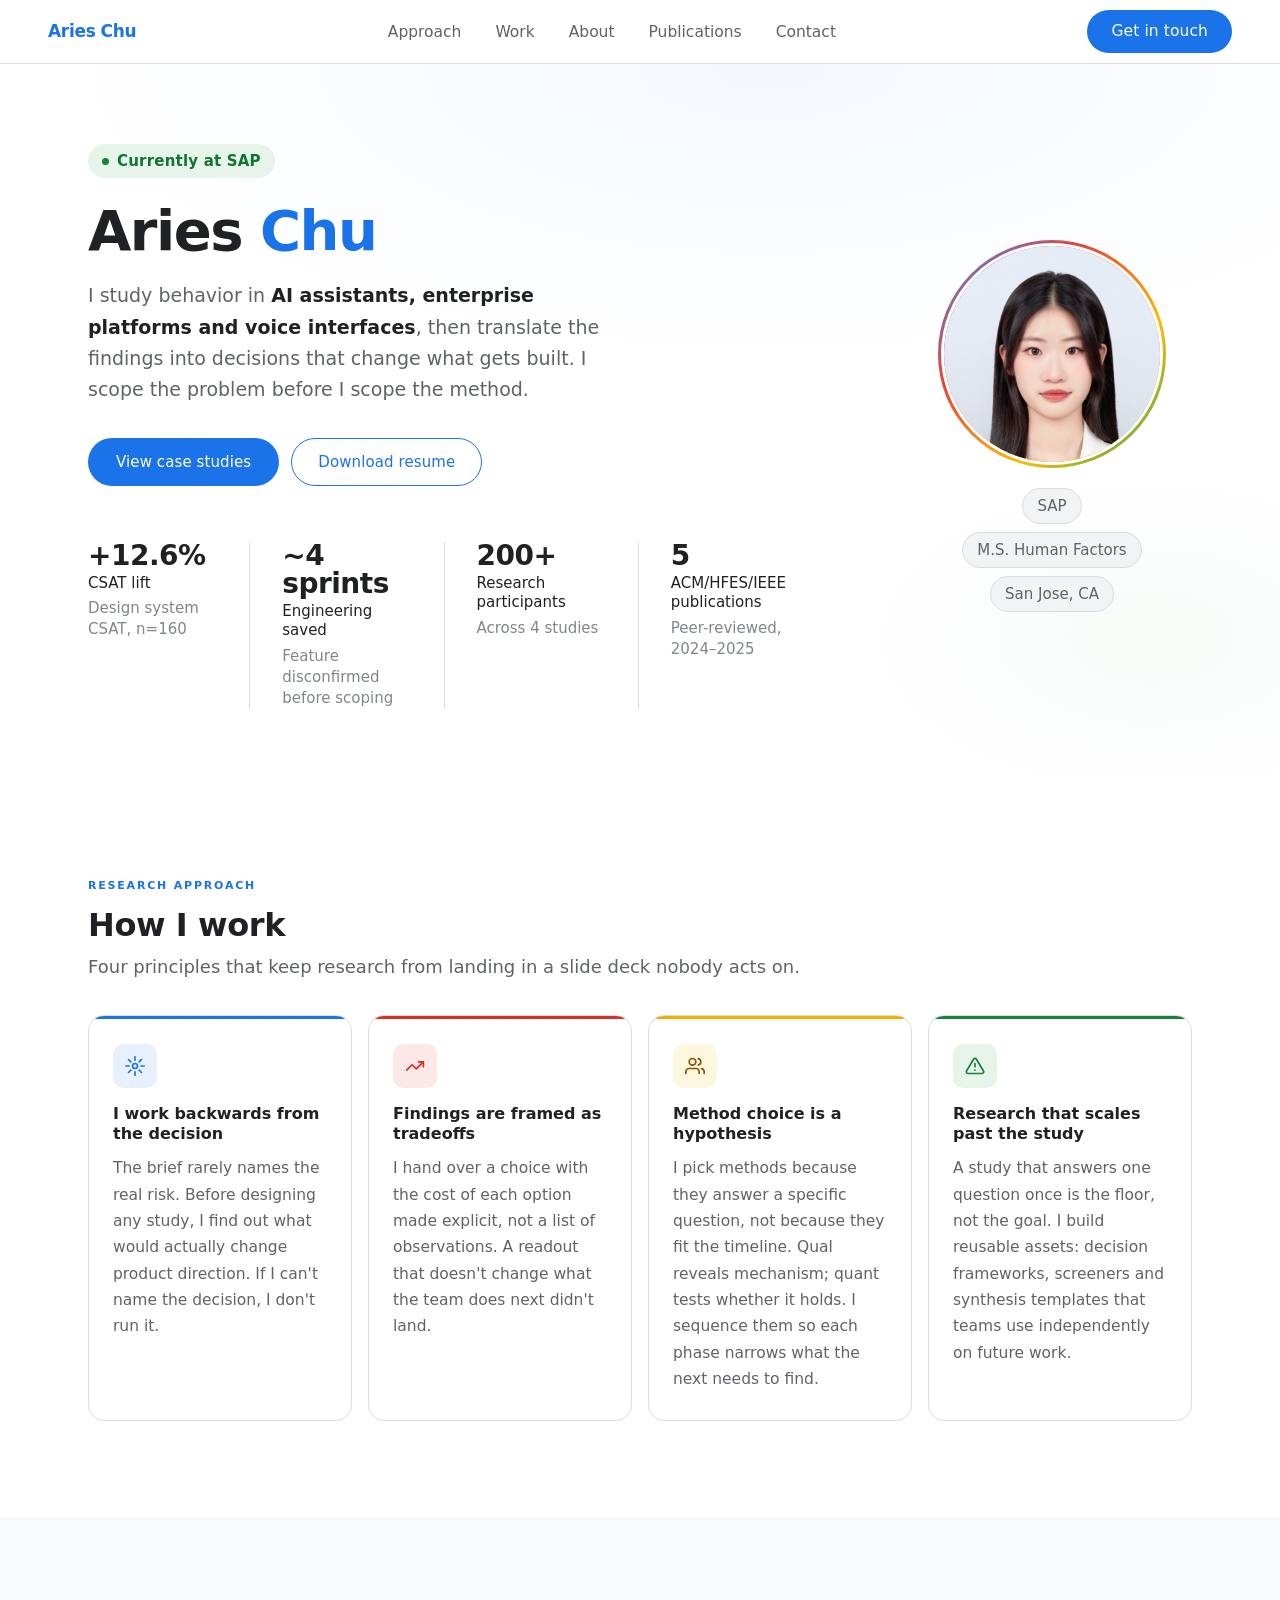
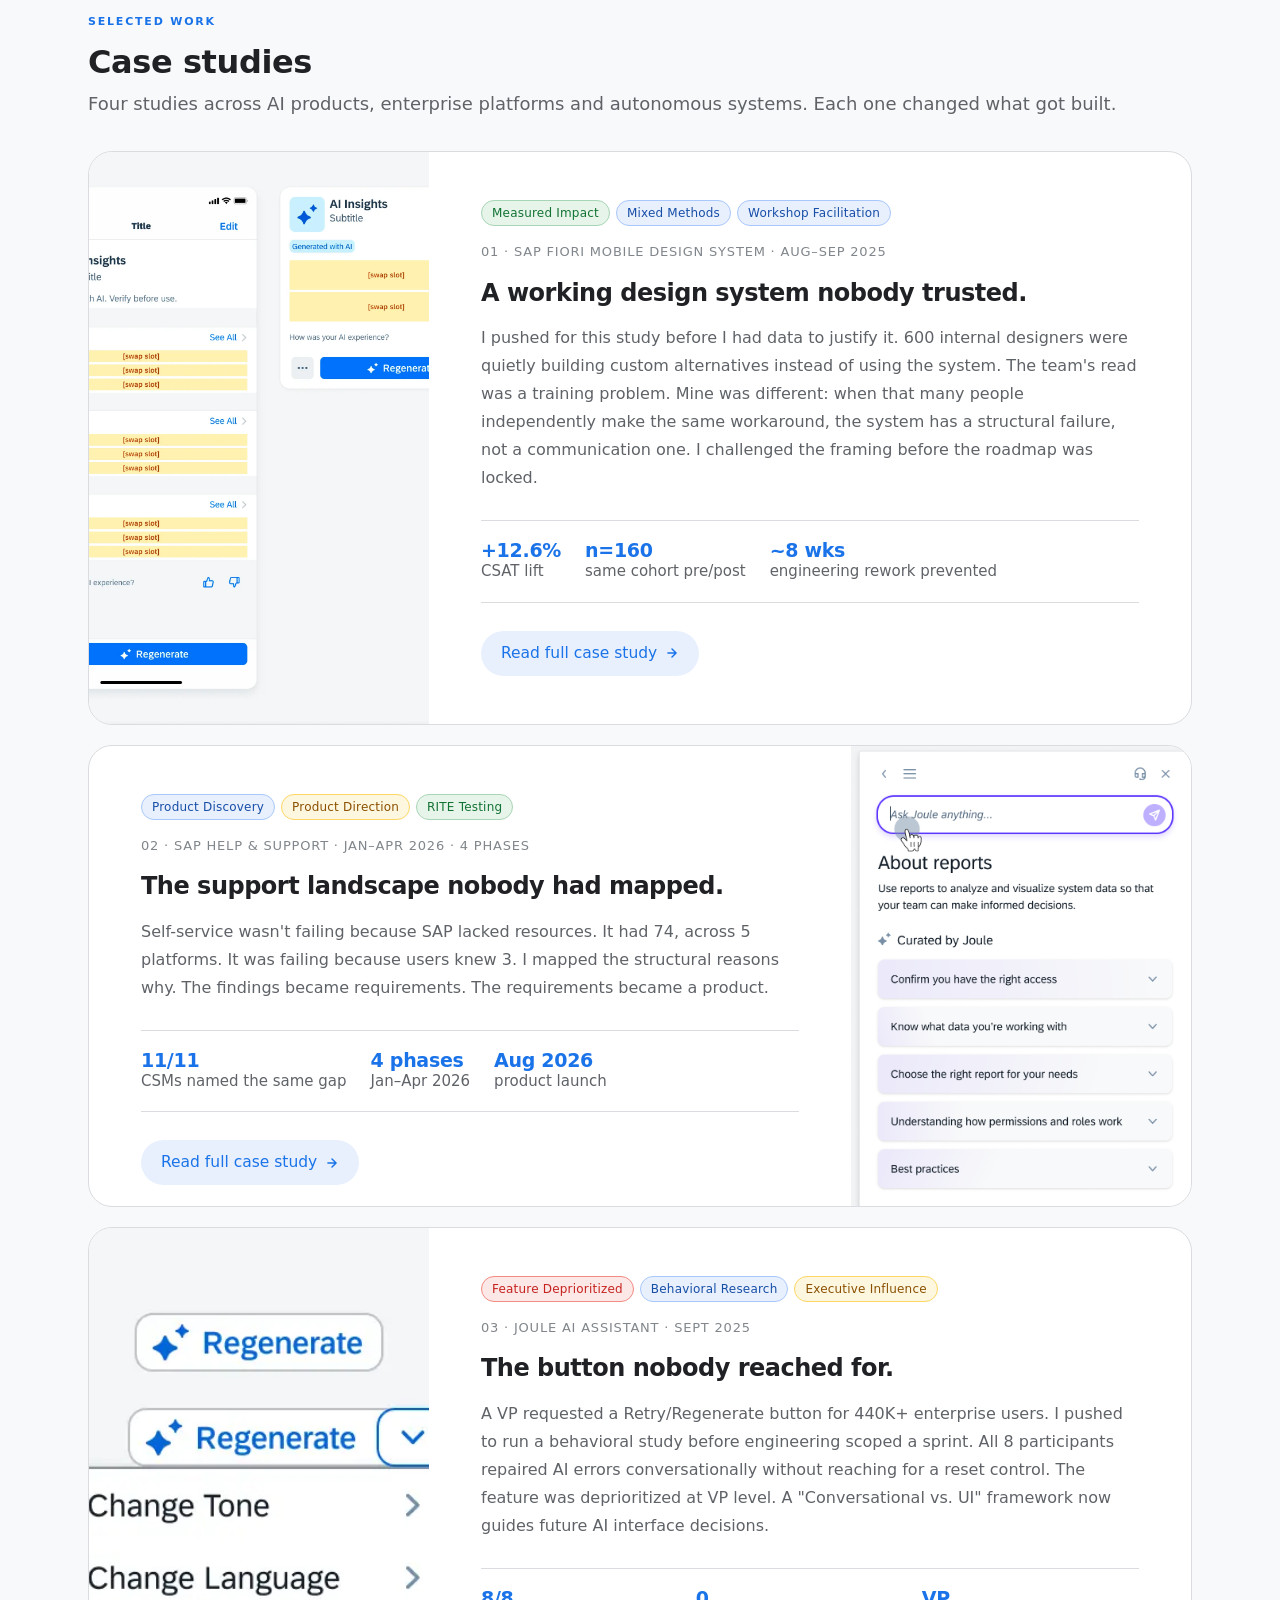
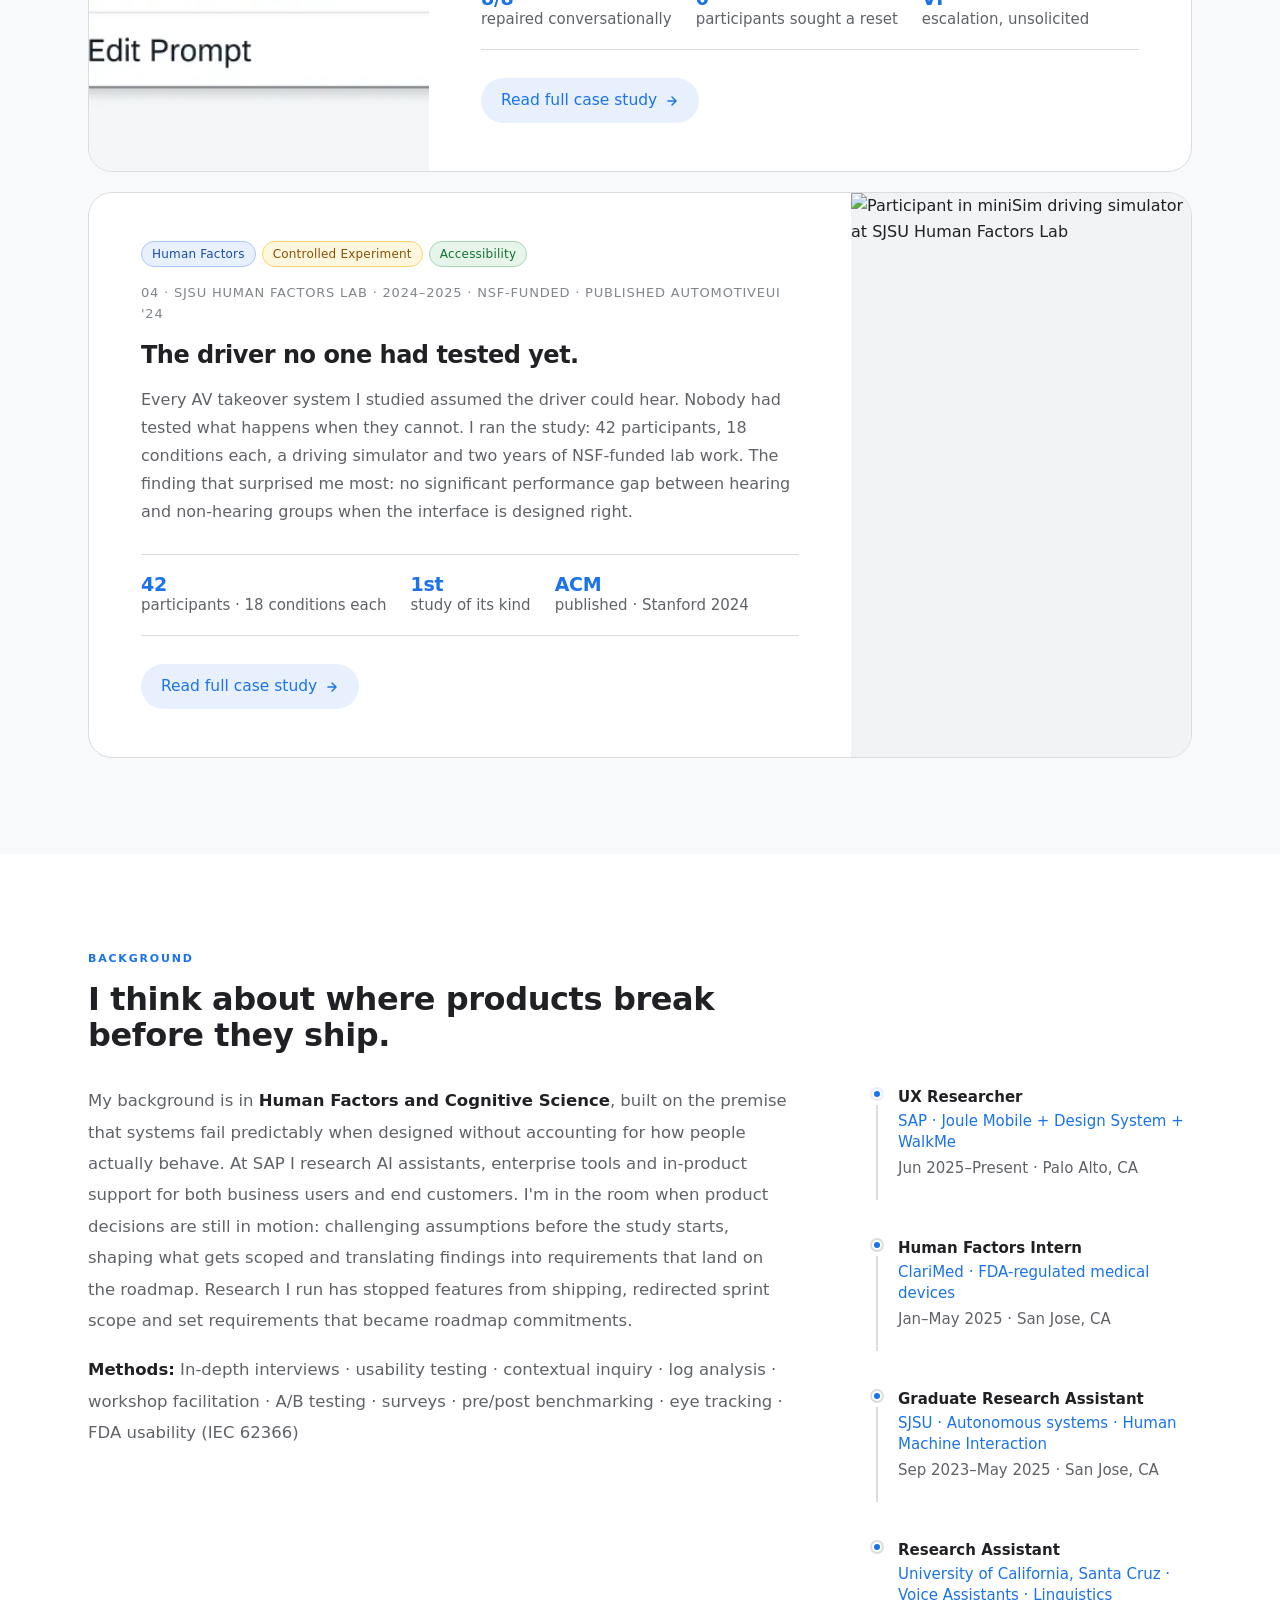
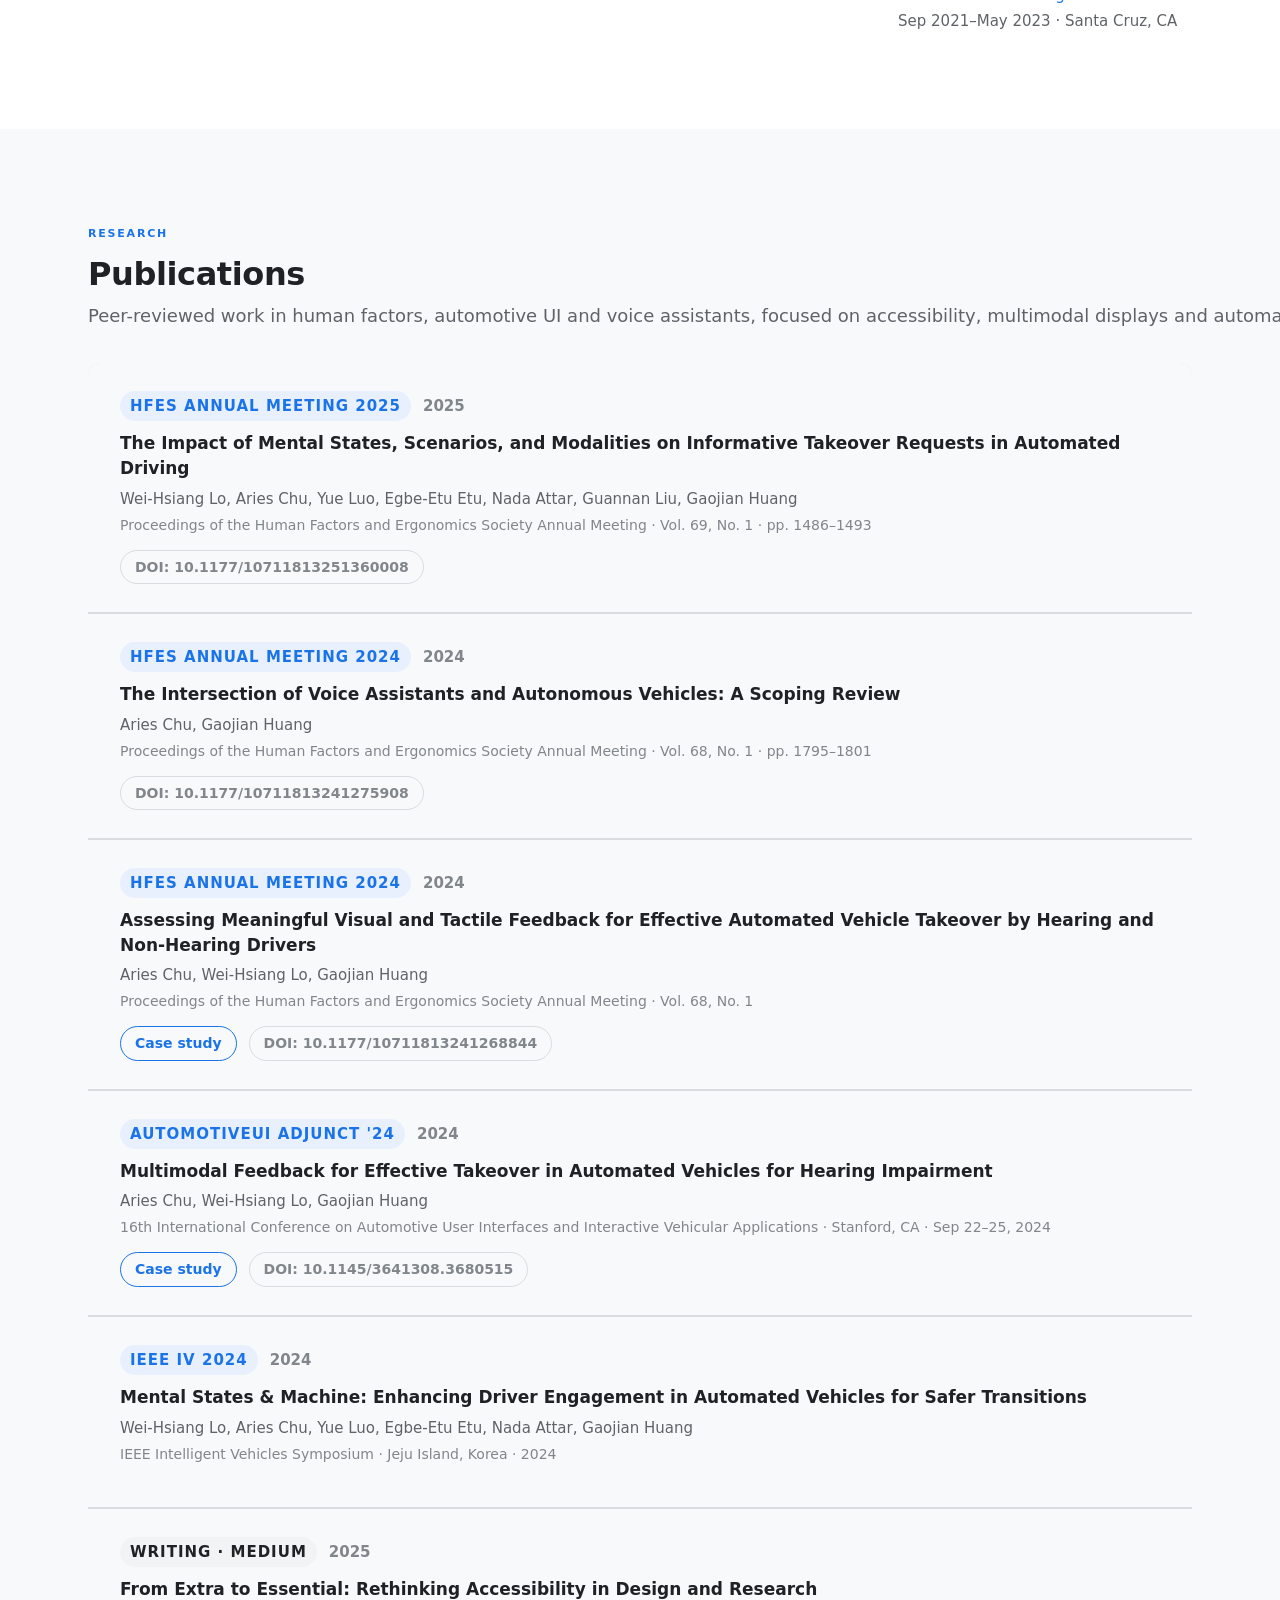
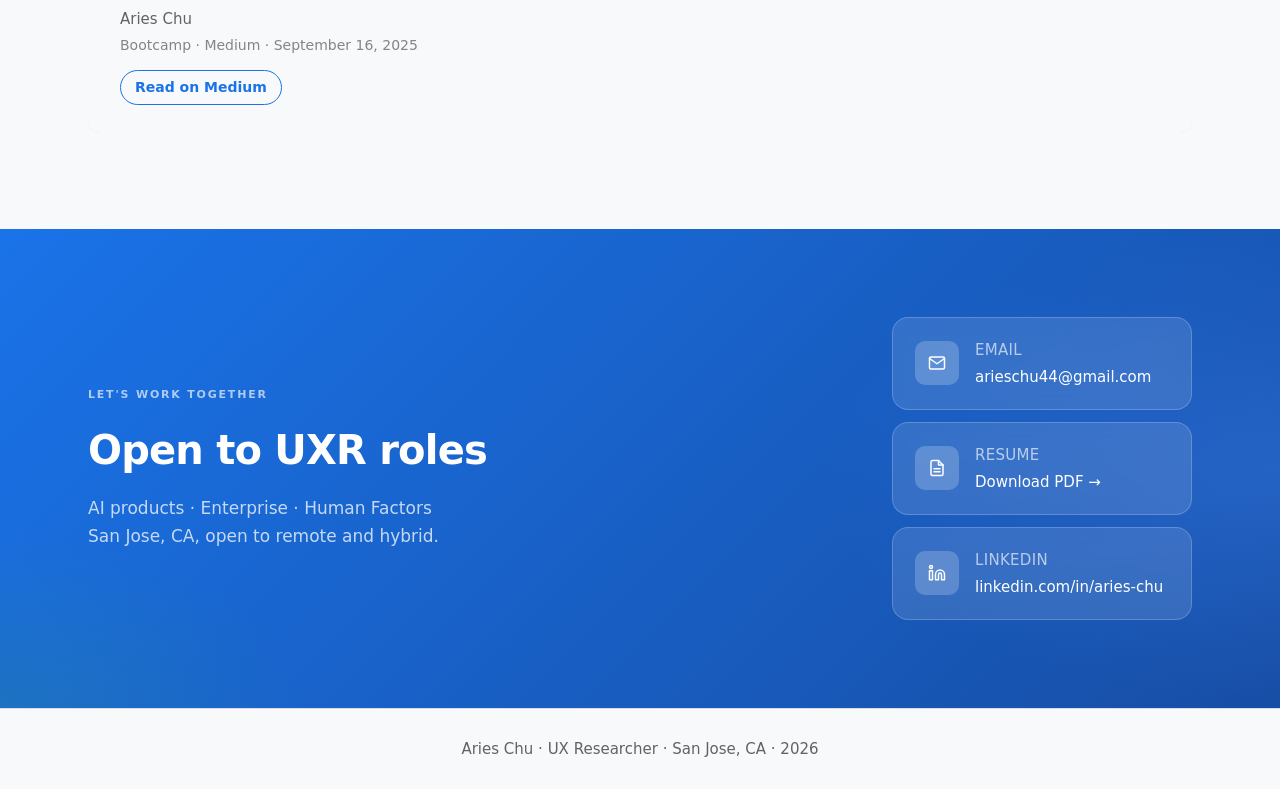
==== commit 7b302a24: "Update CS04 and homepage content CS04: remove em dashes from prose, rename Design Implications to Im" ====
--- a/index.html
+++ b/index.html
@@ -38,10 +38,35 @@
                     Currently at SAP
                 </div>
                 <h1 class="hero-title">Aries <em>Chu</em></h1>
-                <p class="hero-desc">I study how people interact with <strong>AI, voice, and enterprise systems</strong> and turn behavioral evidence into product decisions that stick.</p>
+                <p class="hero-desc">I study behavior in <strong>AI assistants, enterprise platforms and voice interfaces</strong>, then translate the findings into decisions that change what gets built. I scope the problem before I scope the method.</p>
                 <div class="hero-actions">
                     <a href="#work" class="btn-filled">View case studies</a>
                     <a href="files/resume.pdf" class="btn-outlined">Download resume</a>
+                </div>
+                <div class="hero-stats">
+                    <div class="stat-item">
+                        <span class="stat-value">+12.6%</span>
+                        <span class="stat-label">CSAT lift</span>
+                        <span class="stat-note">Design system CSAT, n=160</span>
+                    </div>
+                    <div class="stat-divider"></div>
+                    <div class="stat-item">
+                        <span class="stat-value">~4 sprints</span>
+                        <span class="stat-label">Engineering saved</span>
+                        <span class="stat-note">Feature disconfirmed before scoping</span>
+                    </div>
+                    <div class="stat-divider"></div>
+                    <div class="stat-item">
+                        <span class="stat-value">200+</span>
+                        <span class="stat-label">Research participants</span>
+                        <span class="stat-note">Across 4 studies</span>
+                    </div>
+                    <div class="stat-divider"></div>
+                    <div class="stat-item">
+                        <span class="stat-value">5</span>
+                        <span class="stat-label">ACM/HFES/IEEE publications</span>
+                        <span class="stat-note">Peer-reviewed, 2024–2025</span>
+                    </div>
                 </div>
             </div>
             <div class="hero-portrait-col">
@@ -63,7 +88,7 @@
             <div class="section-header">
                 <p class="eyebrow">Research approach</p>
                 <h2 class="section-title">How I work</h2>
-                <p class="section-sub">Four principles that shape every study, from scoping to stakeholder readout.</p>
+                <p class="section-sub">Four principles that keep research from landing in a slide deck nobody acts on.</p>
             </div>
             <div class="principles-grid">
                 <div class="principle-card principle-blue">
@@ -74,7 +99,7 @@
                         </svg>
                     </div>
                     <h3 class="principle-title">I work backwards from the decision</h3>
-                    <p class="principle-body">The brief rarely names the real risk. I find out what would actually change product direction before designing a study. If I cannot name the decision a study will inform, I do not run it.</p>
+                    <p class="principle-body">The brief rarely names the real risk. Before designing any study, I find out what would actually change product direction. If I can't name the decision, I don't run it.</p>
                 </div>
                 <div class="principle-card principle-red">
                     <div class="principle-icon">
@@ -84,7 +109,7 @@
                         </svg>
                     </div>
                     <h3 class="principle-title">Findings are framed as tradeoffs</h3>
-                    <p class="principle-body">I do not hand over observations. I hand over a choice, with the cost of each option made explicit. A readout that does not change what the team does next did not land.</p>
+                    <p class="principle-body">I hand over a choice with the cost of each option made explicit, not a list of observations. A readout that doesn't change what the team does next didn't land.</p>
                 </div>
                 <div class="principle-card principle-yellow">
                     <div class="principle-icon">
@@ -95,7 +120,7 @@
                         </svg>
                     </div>
                     <h3 class="principle-title">Method choice is a hypothesis</h3>
-                    <p class="principle-body">I pick methods because they answer a specific question, not because they fit the timeline. Qual reveals mechanism. Quant tests whether it holds. I sequence them so each phase narrows what the next needs to find out.</p>
+                    <p class="principle-body">I pick methods because they answer a specific question, not because they fit the timeline. Qual reveals mechanism; quant tests whether it holds. I sequence them so each phase narrows what the next needs to find.</p>
                 </div>
                 <div class="principle-card principle-green">
                     <div class="principle-icon">
@@ -106,7 +131,7 @@
                         </svg>
                     </div>
                     <h3 class="principle-title">Research that scales past the study</h3>
-                    <p class="principle-body">A study that answers one question once is the floor, not the goal. I build reusable assets from every project: decision frameworks, screeners, synthesis templates. The Conversational vs. UI framework from the Joule study is now used independently by the team on new AI feature proposals.</p>
+                    <p class="principle-body">A study that answers one question once is the floor, not the goal. I build reusable assets: decision frameworks, screeners and synthesis templates that teams use independently on future work.</p>
                 </div>
             </div>
         </div>
@@ -118,7 +143,7 @@
             <div class="section-header">
                 <p class="eyebrow">Selected work</p>
                 <h2 class="section-title">Case studies</h2>
-                <p class="section-sub">Four research projects spanning AI interfaces, autonomous vehicles, and design systems. Each with a measurable outcome.</p>
+                <p class="section-sub">Four studies across AI products, enterprise platforms and autonomous systems. Each one changed what got built.</p>
             </div>
 
             <!-- CS 01 — Fiori Design System (strongest) -->
@@ -131,8 +156,8 @@
                             <span class="tag tag-blue">Workshop Facilitation</span>
                         </div>
                         <p class="cs-meta">01 · SAP Fiori Mobile Design System · Aug–Sep 2025</p>
-                        <h3 class="cs-title">Designers were abandoning a working design system. The problem was not quality. It was trust.</h3>
-                        <p class="cs-hook">Mixed-methods study across 19 designers and developers diagnosing why adoption of a functional design system was declining. Uncovered three structural trust failures and drove the first major update to Fiori Mobile in 15 years, lifting satisfaction by +12.6% in one quarter.</p>
+                        <h3 class="cs-title">A working design system nobody trusted.</h3>
+                        <p class="cs-hook">I pushed for this study before I had data to justify it. 600 internal designers were quietly building custom alternatives instead of using the system. The team's read was a training problem. Mine was different: when that many people independently make the same workaround, the system has a structural failure, not a communication one. I challenged the framing before the roadmap was locked.</p>
                         <div class="cs-impact-row">
                             <div class="cs-impact-stat">
                                 <span class="impact-num">+12.6%</span>
@@ -153,35 +178,35 @@
                         </a>
                     </div>
                     <div class="cs-card-image">
-                        <img src="pic/visualFoundationImg.834e09a36611bd5c921d.png" alt="Design system research" />
+                        <img src="pic/fiori-swap-slots.webp" alt="SAP Fiori swap slots — customization zones made explicit" />
                     </div>
                 </div>
             </article>
 
             <!-- CS 02 — SAP Help & Support -->
             <article class="cs-card">
-                <div class="cs-card-inner">
+                <div class="cs-card-inner" style="height:460px">
                     <div class="cs-card-body">
                         <div class="cs-tags">
-                            <span class="tag tag-blue">Generative Research</span>
-                            <span class="tag tag-amber">Multi-Phase</span>
-                            <span class="tag tag-green">Product Direction</span>
-                        </div>
-                        <p class="cs-meta">02 · SAP Help &amp; Support · Jan–Mar 2026 · 3 phases</p>
-                        <h3 class="cs-title">The team asked why support tickets were rising. The problem was not volume. It was that self-service had no map.</h3>
-                        <p class="cs-hook">Three-phase landscape study across 95 participants mapping why self-service kept failing across 74 resources on 5 platforms. Findings generated the requirements for the Next Gen Panel, SAP's redesigned in-product support experience.</p>
+                            <span class="tag tag-blue">Product Discovery</span>
+                            <span class="tag tag-amber">Product Direction</span>
+                            <span class="tag tag-green">RITE Testing</span>
+                        </div>
+                        <p class="cs-meta">02 · SAP Help &amp; Support · Jan–Apr 2026 · 4 phases</p>
+                        <h3 class="cs-title">The support landscape nobody had mapped.</h3>
+                        <p class="cs-hook">Self-service wasn't failing because SAP lacked resources. It had 74, across 5 platforms. It was failing because users knew 3. I mapped the structural reasons why. The findings became requirements. The requirements became a product.</p>
                         <div class="cs-impact-row">
                             <div class="cs-impact-stat">
-                                <span class="impact-num">95</span>
-                                <span class="impact-label">participants</span>
-                            </div>
-                            <div class="cs-impact-stat">
-                                <span class="impact-num">3</span>
-                                <span class="impact-label">phases · Jan–Mar 2026</span>
-                            </div>
-                            <div class="cs-impact-stat">
-                                <span class="impact-num">Q3 2026</span>
-                                <span class="impact-label">launch target</span>
+                                <span class="impact-num">11/11</span>
+                                <span class="impact-label">CSMs named the same gap</span>
+                            </div>
+                            <div class="cs-impact-stat">
+                                <span class="impact-num">4 phases</span>
+                                <span class="impact-label">Jan–Apr 2026</span>
+                            </div>
+                            <div class="cs-impact-stat">
+                                <span class="impact-num">Aug 2026</span>
+                                <span class="impact-label">product launch</span>
                             </div>
                         </div>
                         <a href="cs01-support-landscape.html" class="cs-link">
@@ -190,7 +215,7 @@
                         </a>
                     </div>
                     <div class="cs-card-image">
-                        <img src="pic/Report.png" alt="Next Gen Panel — SAP in-product support" />
+                        <img src="pic/Report.png" alt="Next Gen Panel — SAP in-product support" style="object-position: top center" />
                     </div>
                 </div>
             </article>
@@ -205,20 +230,20 @@
                             <span class="tag tag-amber">Executive Influence</span>
                         </div>
                         <p class="cs-meta">03 · Joule AI Assistant · Sept 2025</p>
-                        <h3 class="cs-title">Leadership wanted a Retry button. Zero of eight users did. So we did not build it.</h3>
-                        <p class="cs-hook">Behavioral study on how enterprise users respond to AI errors in SAP's Joule assistant. Log audit plus n=8 targeted interviews disconfirmed a stakeholder-requested feature before engineering scoping began, redirecting the team toward in-line recovery patterns.</p>
+                        <h3 class="cs-title">The button nobody reached for.</h3>
+                        <p class="cs-hook">A VP requested a Retry/Regenerate button for 440K+ enterprise users. I pushed to run a behavioral study before engineering scoped a sprint. All 8 participants repaired AI errors conversationally without reaching for a reset control. The feature was deprioritized at VP level. A "Conversational vs. UI" framework now guides future AI interface decisions.</p>
                         <div class="cs-impact-row">
                             <div class="cs-impact-stat">
-                                <span class="impact-num">0/8</span>
-                                <span class="impact-label">wanted the feature</span>
-                            </div>
-                            <div class="cs-impact-stat">
-                                <span class="impact-num">2 wks</span>
-                                <span class="impact-label">end-to-end study</span>
-                            </div>
-                            <div class="cs-impact-stat">
-                                <span class="impact-num">~4 sprints</span>
-                                <span class="impact-label">engineering saved</span>
+                                <span class="impact-num">8/8</span>
+                                <span class="impact-label">repaired conversationally</span>
+                            </div>
+                            <div class="cs-impact-stat">
+                                <span class="impact-num">0</span>
+                                <span class="impact-label">participants sought a reset</span>
+                            </div>
+                            <div class="cs-impact-stat">
+                                <span class="impact-num">VP</span>
+                                <span class="impact-label">escalation, unsolicited</span>
                             </div>
                         </div>
                         <a href="cs03-retry-button.html" class="cs-link">
@@ -227,7 +252,7 @@
                         </a>
                     </div>
                     <div class="cs-card-image">
-                        <img src="pic/sap-joule.jpg" alt="Joule AI assistant error repair research" style="object-position:top" />
+                        <img src="pic/joule-regenerate-menu.webp" alt="Joule AI assistant interface showing the proposed regenerate control" style="object-position:top" />
                     </div>
                 </div>
             </article>
@@ -242,12 +267,12 @@
                             <span class="tag tag-green">Accessibility</span>
                         </div>
                         <p class="cs-meta">04 · SJSU Human Factors Lab · 2024–2025 · NSF-funded · Published AutomotiveUI '24</p>
-                        <h3 class="cs-title">Multimodal Takeover Signals for Hearing-Impaired Drivers in Automated Vehicles</h3>
-                        <p class="cs-hook">Automated vehicle takeover systems rely heavily on auditory signals, yet no prior study had examined how these systems perform for hearing-impaired drivers. This M.S. thesis addressed that gap through a controlled factorial experiment across 42 participants. Published at AutomotiveUI 2024 at Stanford.</p>
+                        <h3 class="cs-title">The driver no one had tested yet.</h3>
+                        <p class="cs-hook">Every AV takeover system I studied assumed the driver could hear. Nobody had tested what happens when they cannot. I ran the study: 42 participants, 18 conditions each, a driving simulator and two years of NSF-funded lab work. The finding that surprised me most: no significant performance gap between hearing and non-hearing groups when the interface is designed right.</p>
                         <div class="cs-impact-row">
                             <div class="cs-impact-stat">
                                 <span class="impact-num">42</span>
-                                <span class="impact-label">participants</span>
+                                <span class="impact-label">participants · 18 conditions each</span>
                             </div>
                             <div class="cs-impact-stat">
                                 <span class="impact-num">1st</span>
@@ -264,7 +289,7 @@
                         </a>
                     </div>
                     <div class="cs-card-image">
-                        <img src="pic/IMG_4199 2.png" alt="Participant in miniSim driving simulator at SJSU Human Factors Lab" style="object-position:center" />
+                        <img src="https://img.youtube.com/vi/5XM6ELdGQS8/maxresdefault.jpg" alt="Participant in miniSim driving simulator at SJSU Human Factors Lab" style="object-position:center" />
                     </div>
                 </div>
             </article>
@@ -281,9 +306,8 @@
             </div>
             <div class="about-layout">
                 <div class="about-text-col">
-                    <p class="about-p">My background is in <strong>Human Factors and Cognitive Science</strong>, fields built on the premise that systems fail in predictable ways when designed without accounting for how people actually behave. Before any study begins, I ask: what are we assuming about our users, and have we validated it?</p>
-                    <p class="about-p">I work closely with designers, PMs, and engineers throughout the process, not just at the readout. I write deliverables that help stakeholders make faster, better-calibrated decisions.</p>
-                    <p class="about-p" style="margin-bottom:0"><strong>Methods:</strong> In-depth interviews · usability testing · contextual inquiry · workshop facilitation · A/B testing · surveys · pre/post benchmarking · eye tracking · FDA usability (IEC 62366)</p>
+                    <p class="about-p">My background is in <strong>Human Factors and Cognitive Science</strong>, built on the premise that systems fail predictably when designed without accounting for how people actually behave. At SAP I research AI assistants, enterprise tools and in-product support for both business users and end customers. I'm in the room when product decisions are still in motion: challenging assumptions before the study starts, shaping what gets scoped and translating findings into requirements that land on the roadmap. Research I run has stopped features from shipping, redirected sprint scope and set requirements that became roadmap commitments.</p>
+                    <p class="about-p" style="margin-bottom:0"><strong>Methods:</strong> In-depth interviews · usability testing · contextual inquiry · log analysis · workshop facilitation · A/B testing · surveys · pre/post benchmarking · eye tracking · FDA usability (IEC 62366)</p>
                 </div>
 
                 <div class="timeline-col">
@@ -328,7 +352,7 @@
                             <div class="tl-content">
                                 <div class="tl-role">Research Assistant</div>
                                 <div class="tl-org">University of California, Santa Cruz · Voice Assistants · Linguistics</div>
-                                <div class="tl-meta">Sep 2022–May 2023 · Santa Cruz, CA</div>
+                                <div class="tl-meta">Sep 2021–May 2023 · Santa Cruz, CA</div>
                             </div>
                         </div>
                     </div>
@@ -343,7 +367,7 @@
             <div class="section-header">
                 <p class="eyebrow">Research</p>
                 <h2 class="section-title">Publications</h2>
-                <p class="section-sub">Peer-reviewed work in human factors, automotive UI, and voice assistants — focused on accessibility, multimodal displays, and automated driving. Also writing on accessibility practice.</p>
+                <p class="section-sub">Peer-reviewed work in human factors, automotive UI and voice assistants, focused on accessibility, multimodal displays and automated driving. Also writing on accessibility practice.</p>
             </div>
 
             <div class="pub-list">
@@ -370,6 +394,20 @@
                     <div class="pub-conf">Proceedings of the Human Factors and Ergonomics Society Annual Meeting · Vol. 68, No. 1 · pp. 1795–1801</div>
                     <div class="pub-links">
                         <a href="https://doi.org/10.1177/10711813241275908" target="_blank" rel="noopener" class="pub-link pub-link-doi">DOI: 10.1177/10711813241275908</a>
+                    </div>
+                </div>
+
+                <div class="pub-item">
+                    <div class="pub-meta">
+                        <span class="pub-venue">HFES Annual Meeting 2024</span>
+                        <span class="pub-year">2024</span>
+                    </div>
+                    <div class="pub-title">Assessing Meaningful Visual and Tactile Feedback for Effective Automated Vehicle Takeover by Hearing and Non-Hearing Drivers</div>
+                    <div class="pub-authors">Aries Chu, Wei-Hsiang Lo, Gaojian Huang</div>
+                    <div class="pub-conf">Proceedings of the Human Factors and Ergonomics Society Annual Meeting · Vol. 68, No. 1</div>
+                    <div class="pub-links">
+                        <a href="cs04-av-hearing-impairment.html" class="pub-link">Case study</a>
+                        <a href="https://doi.org/10.1177/10711813241268844" target="_blank" rel="noopener" class="pub-link pub-link-doi">DOI: 10.1177/10711813241268844</a>
                     </div>
                 </div>
 
@@ -389,6 +427,16 @@
 
                 <div class="pub-item">
                     <div class="pub-meta">
+                        <span class="pub-venue">IEEE IV 2024</span>
+                        <span class="pub-year">2024</span>
+                    </div>
+                    <div class="pub-title">Mental States &amp; Machine: Enhancing Driver Engagement in Automated Vehicles for Safer Transitions</div>
+                    <div class="pub-authors">Wei-Hsiang Lo, Aries Chu, Yue Luo, Egbe-Etu Etu, Nada Attar, Gaojian Huang</div>
+                    <div class="pub-conf">IEEE Intelligent Vehicles Symposium · Jeju Island, Korea · 2024</div>
+                </div>
+
+                <div class="pub-item">
+                    <div class="pub-meta">
                         <span class="pub-venue" style="background:var(--md-secondary-container);color:var(--md-on-secondary-container)">Writing · Medium</span>
                         <span class="pub-year">2025</span>
                     </div>
@@ -409,7 +457,7 @@
             <div class="contact-text">
                 <p class="eyebrow eyebrow--light">Let's work together</p>
                 <h2 class="contact-title">Open to UXR roles</h2>
-                <p class="contact-sub">Enterprise AI · Mobile · Human Factors<br>San Jose, CA, open to remote and hybrid.</p>
+                <p class="contact-sub">AI products · Enterprise · Human Factors<br>San Jose, CA, open to remote and hybrid.</p>
             </div>
             <div class="contact-cards">
                 <a href="mailto:arieschu44@gmail.com" class="contact-card">
